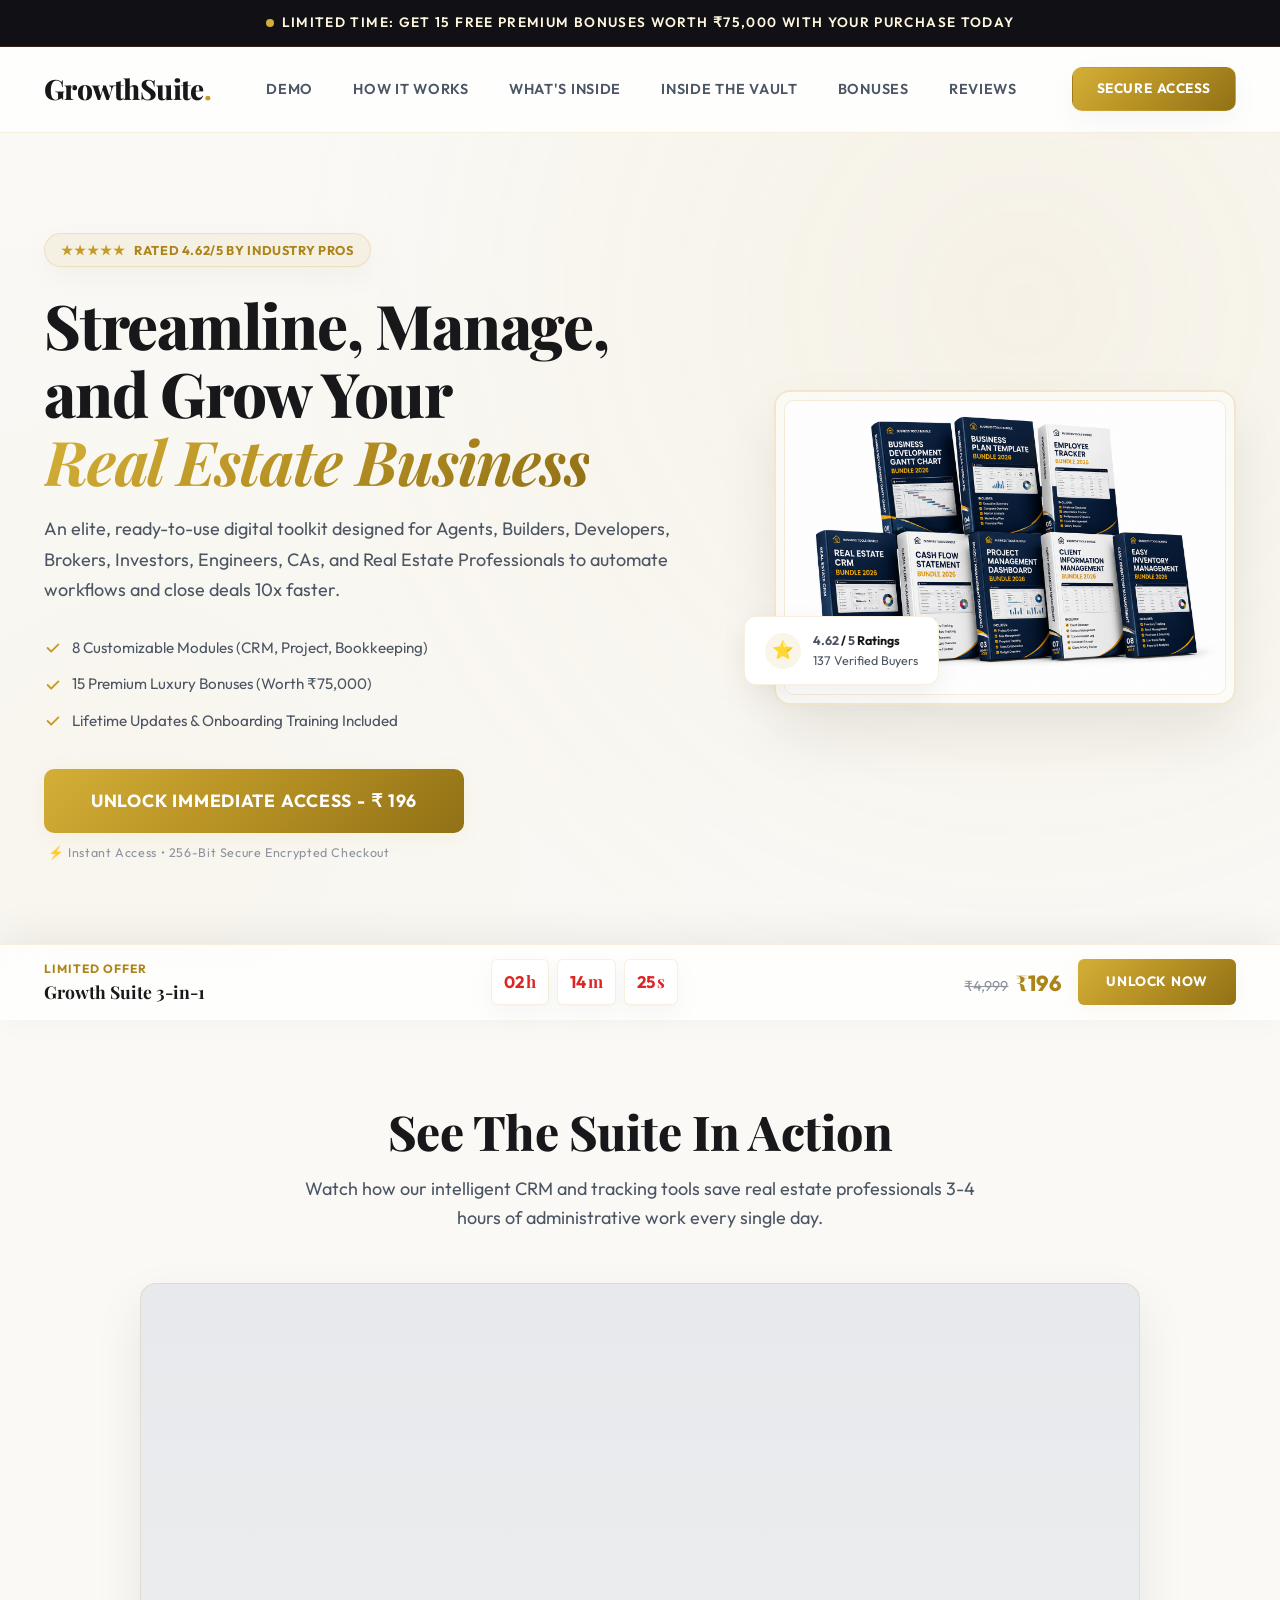
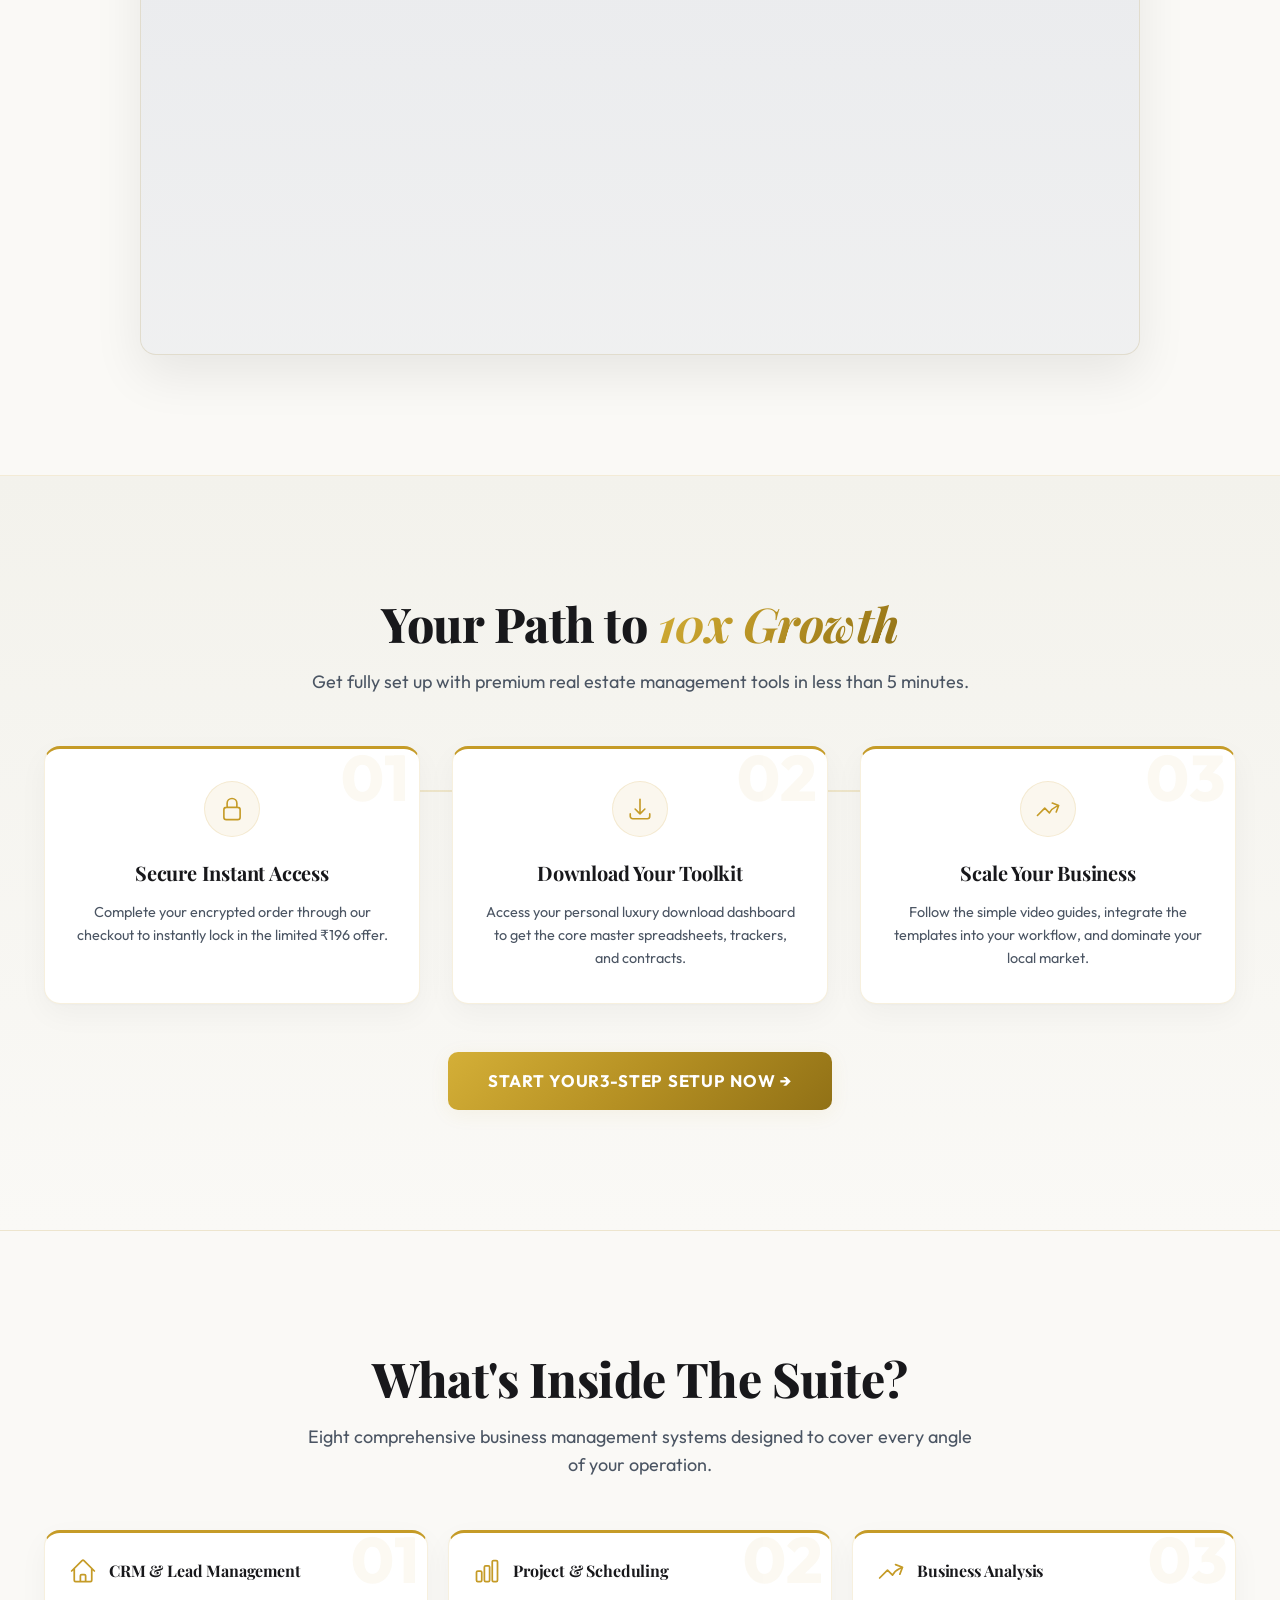
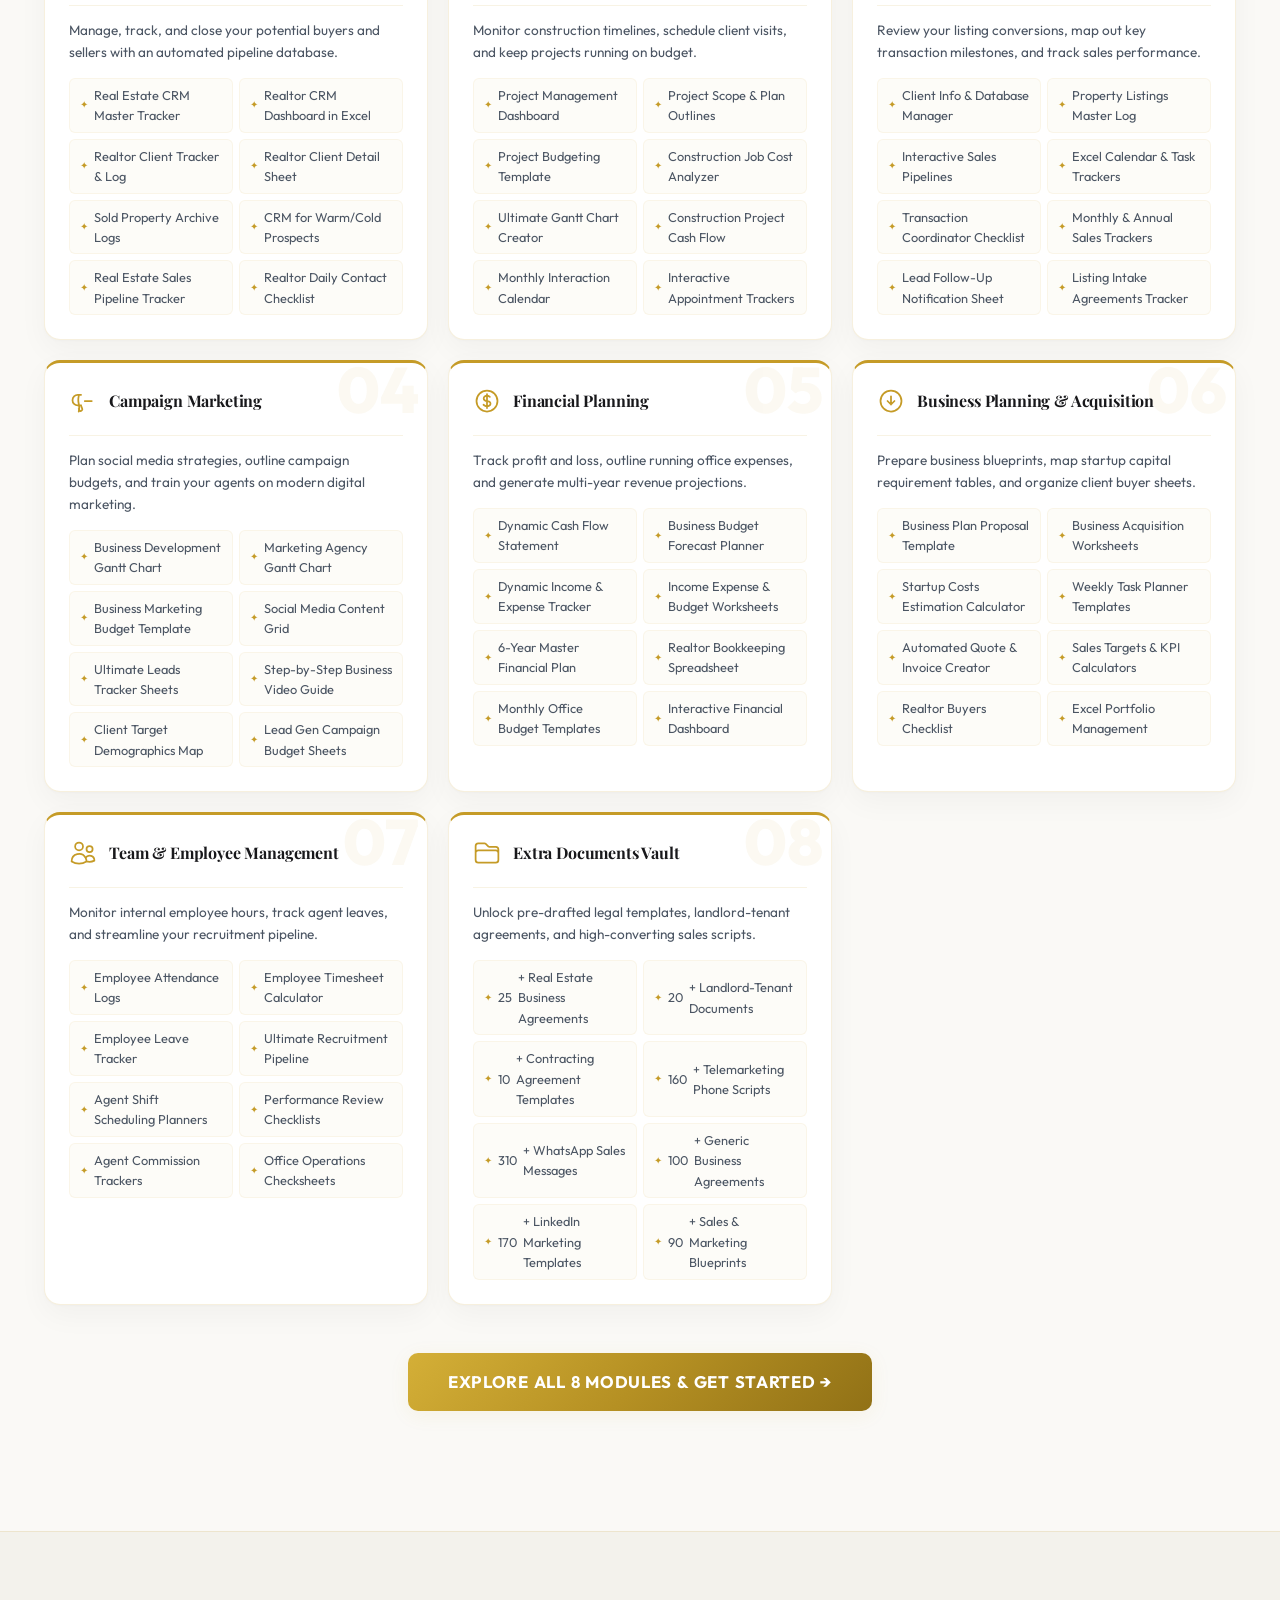
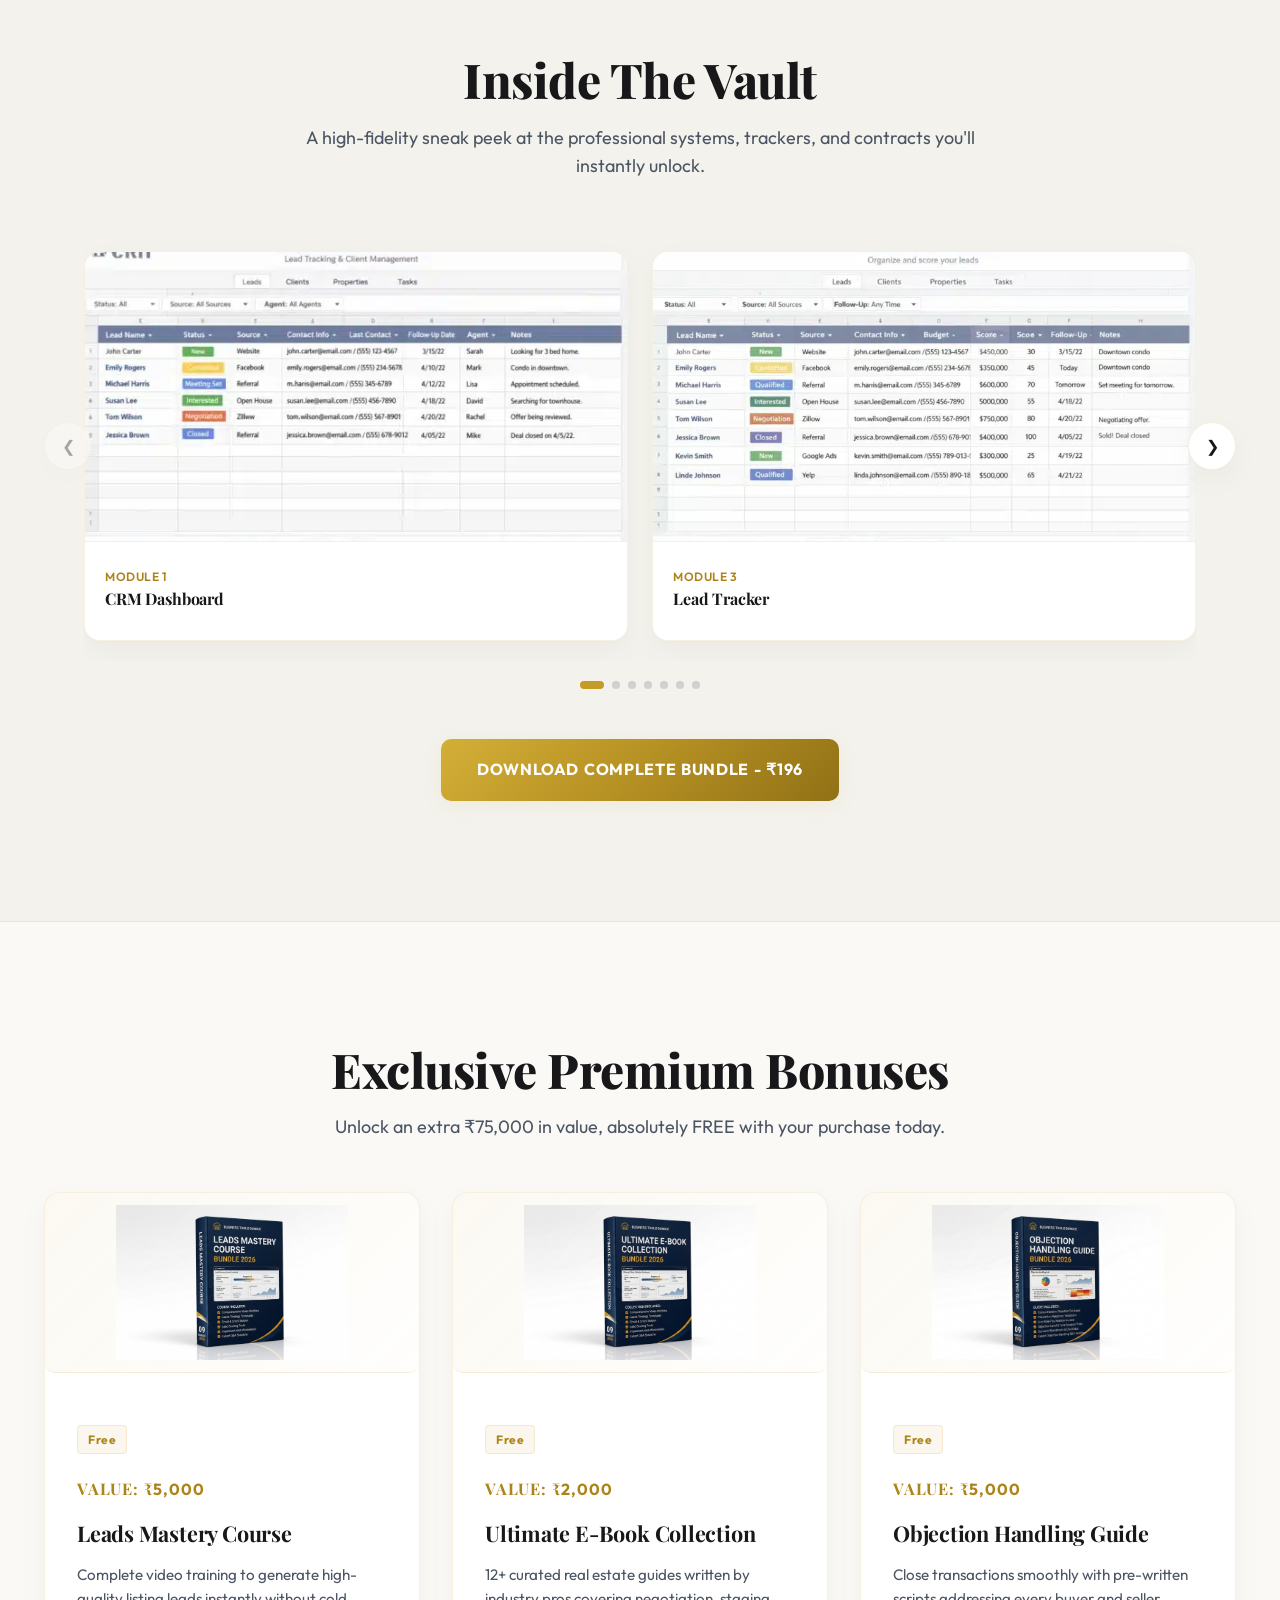
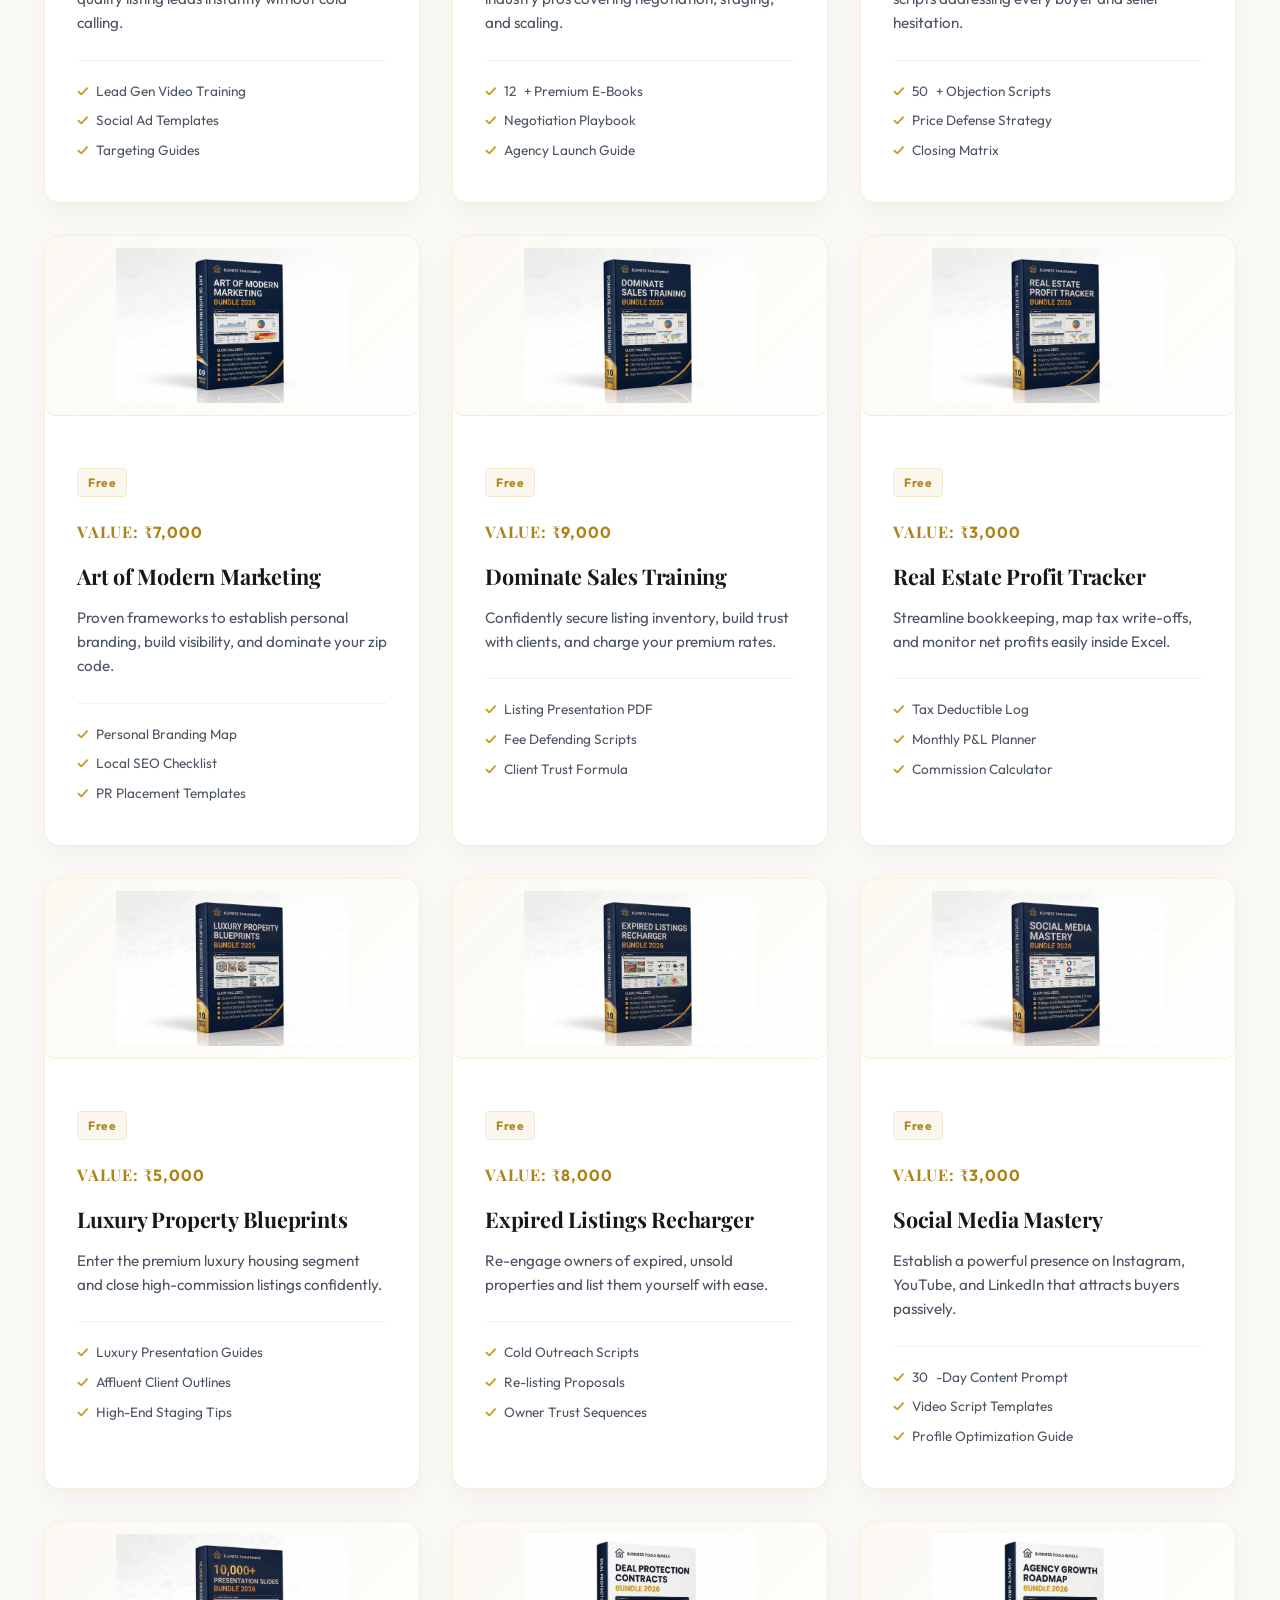
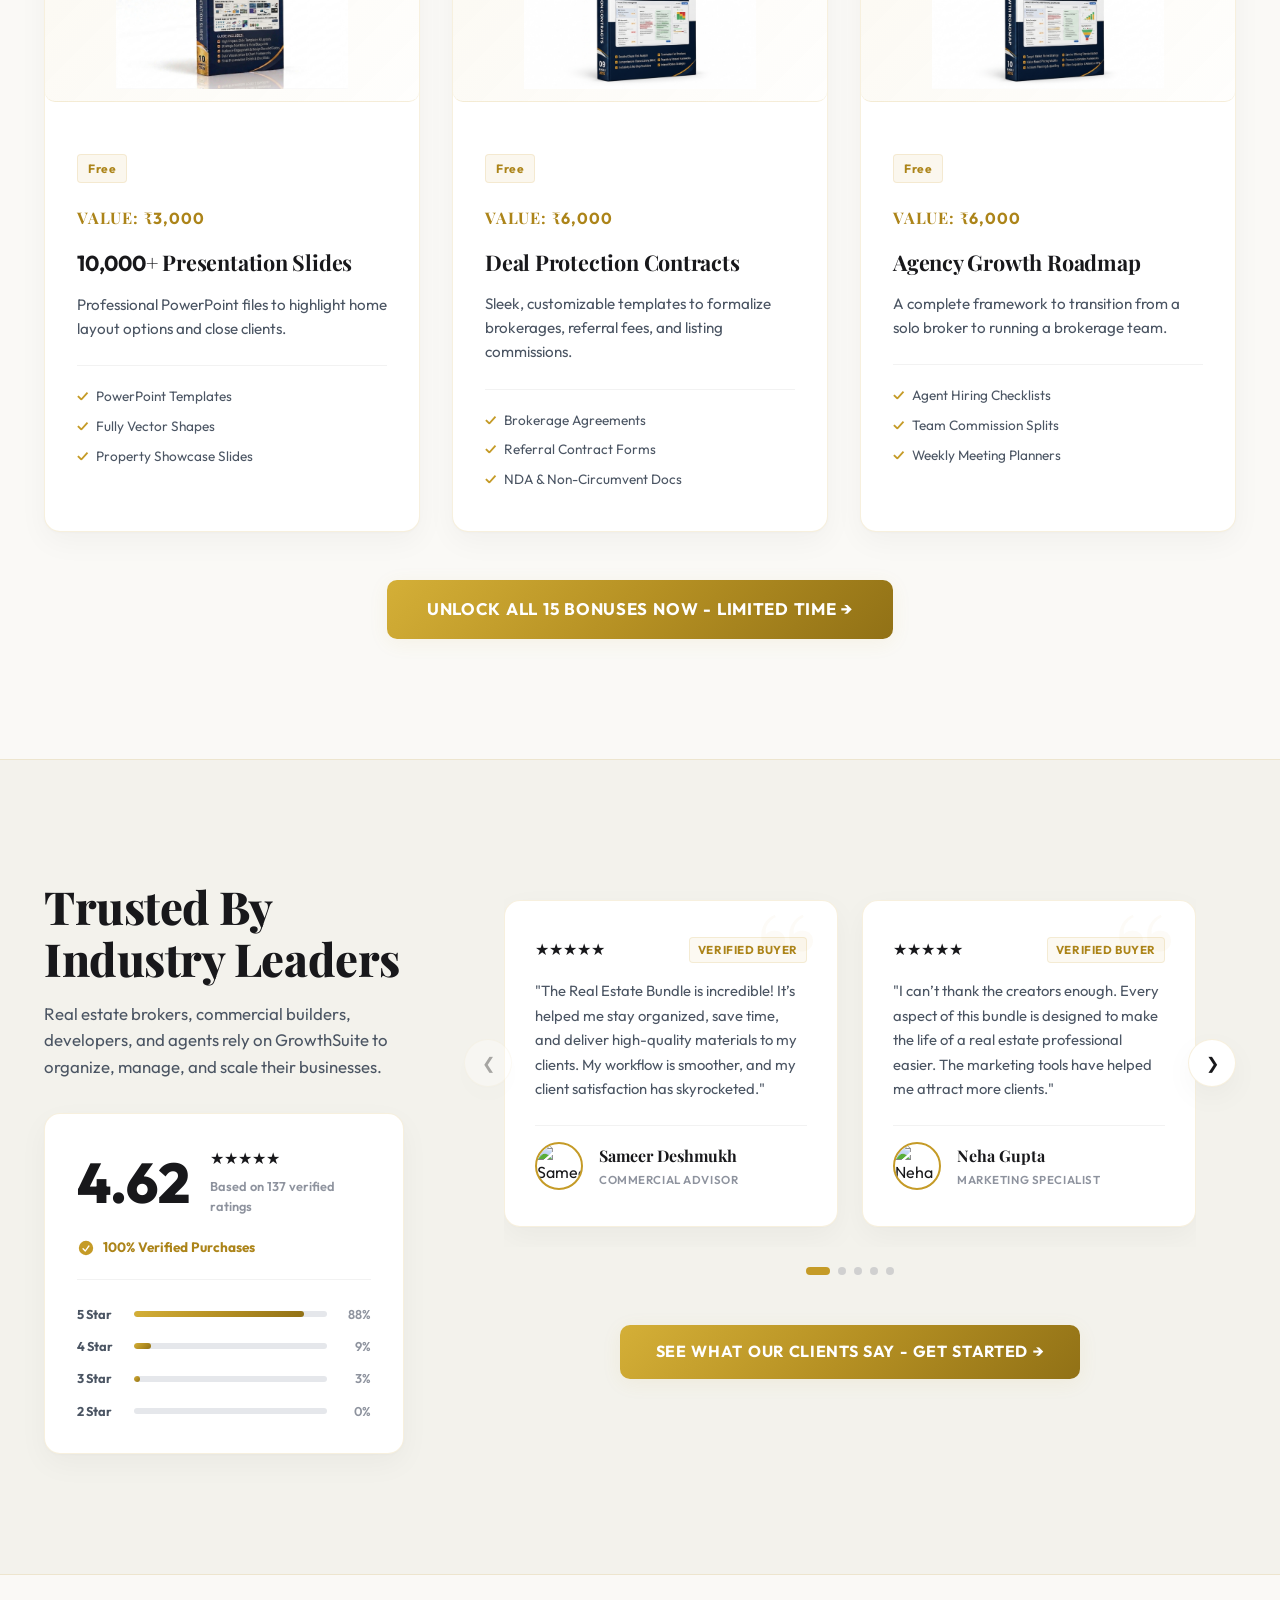
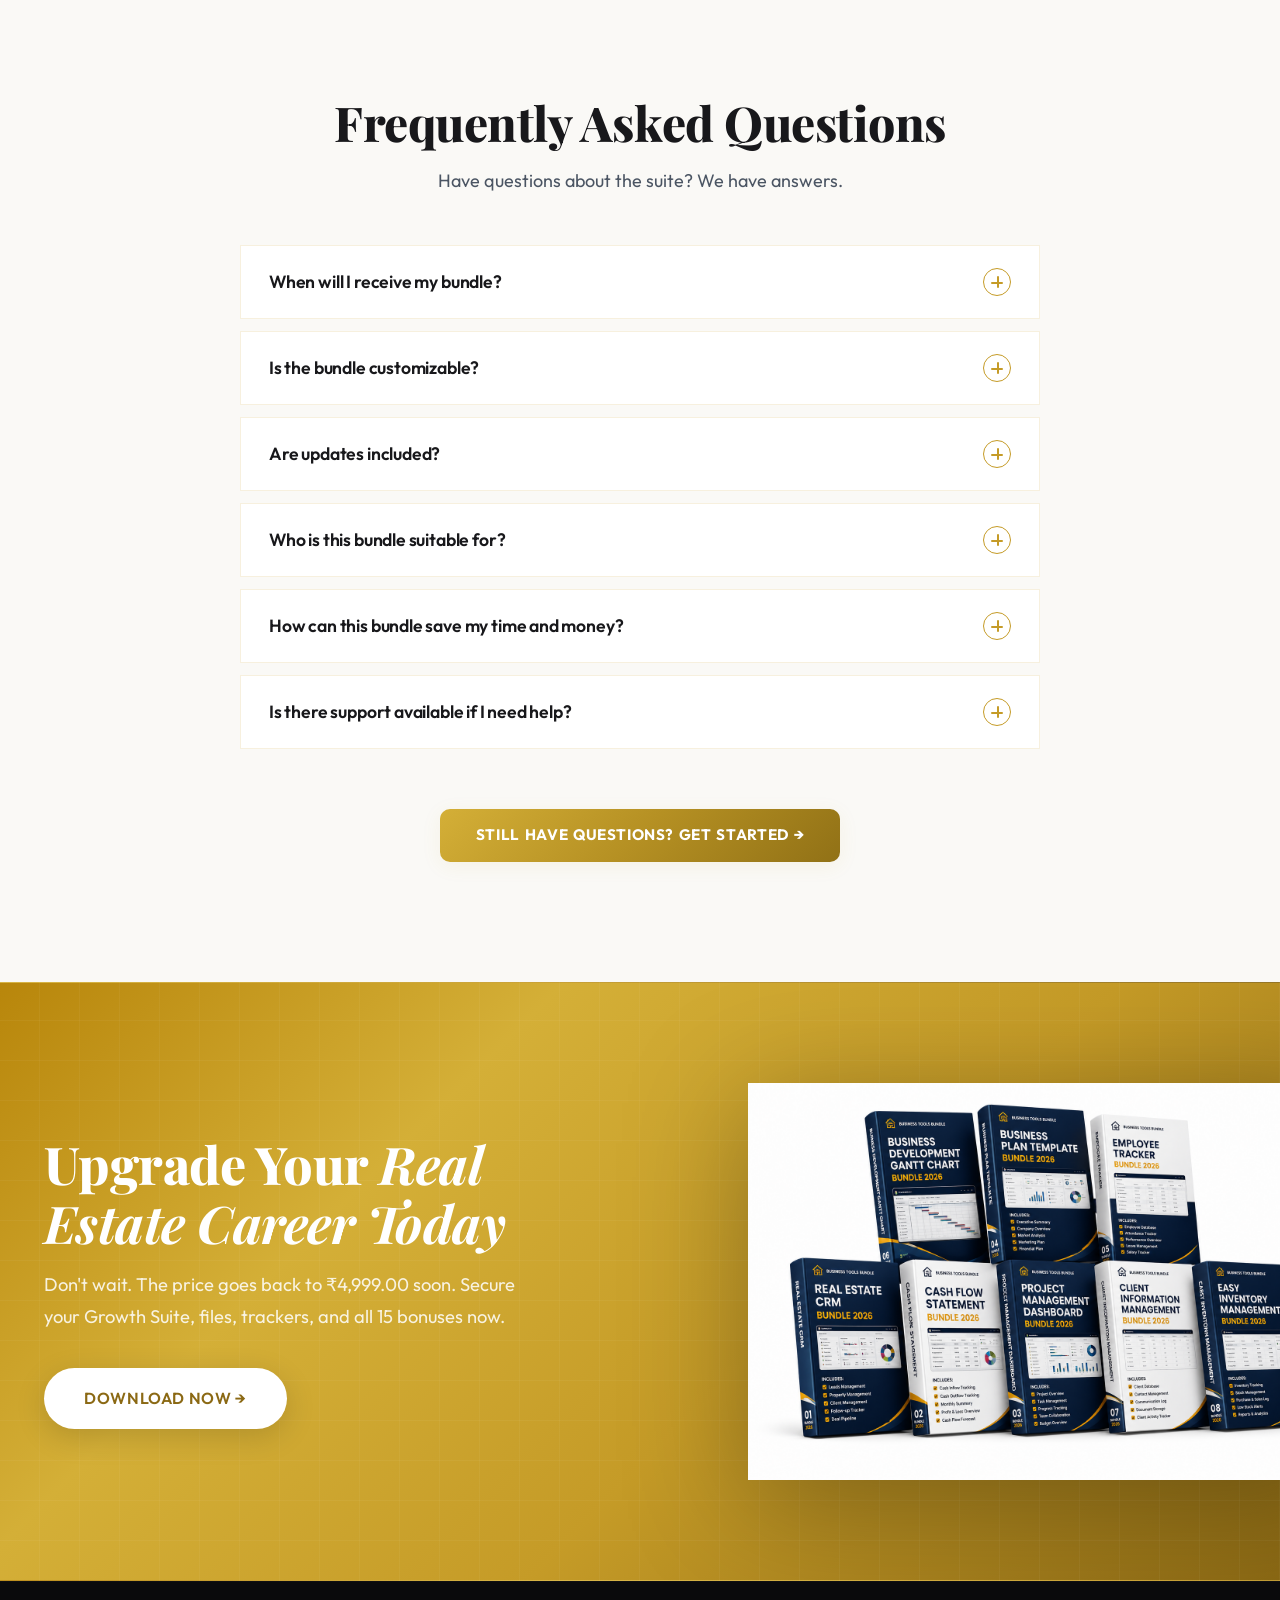
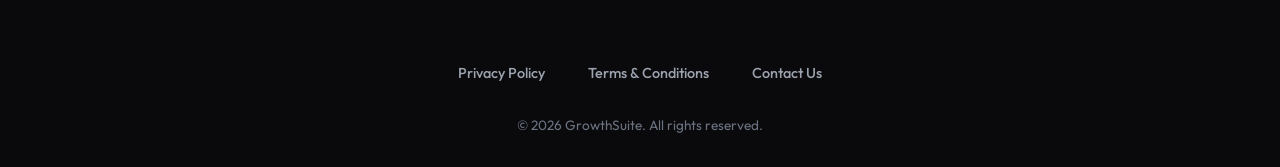
==== index.html @ bd215d54 "sections and images updateds" ====
<!DOCTYPE html>
<html lang="en">
<head>
    <meta charset="UTF-8">
    <meta name="viewport" content="width=device-width, initial-scale=1.0">
    <title>Ultimate Real Estate 3-in-1 Growth Suite | Luxury Edition</title>
    <meta name="description" content="Streamline, manage, and grow your real estate business with the ultimate business management bundle. Designed for agents, builders, developers, and brokers.">
    <link rel="stylesheet" href="style.css">
</head>
<body>

    <!-- Top Announcement Bar -->
    <div class="top-bar">
        <span class="top-bar-dot"></span>
        <span class="top-bar-text">
            <span class="marquee-inner">
                <span class="marquee-content">LIMITED TIME: GET <span class="num">15</span> FREE PREMIUM BONUSES WORTH ₹<span class="num">75,000</span> WITH YOUR PURCHASE TODAY</span>
                <span class="marquee-content" aria-hidden="true">LIMITED TIME: GET <span class="num">15</span> FREE PREMIUM BONUSES WORTH ₹<span class="num">75,000</span> WITH YOUR PURCHASE TODAY</span>
            </span>
        </span>
    </div>

    <!-- Navigation -->
    <nav class="navbar" id="navbar">
        <div class="container flex-between">
            <a href="#" class="logo">GrowthSuite<span style="color: var(--accent-gold);">.</span></a>
            <ul class="nav-links" id="nav-links">
                <li><a href="#demo" onclick="closeMobileMenu()">Demo</a></li>
                <li><a href="#how-it-works" onclick="closeMobileMenu()">How It Works</a></li>
                <li><a href="#modules" onclick="closeMobileMenu()">What's Inside</a></li>
                <li><a href="#gallery" onclick="closeMobileMenu()">Inside the Vault</a></li>
                <li><a href="#bonuses" onclick="closeMobileMenu()">Bonuses</a></li>
                <li><a href="#reviews" onclick="closeMobileMenu()">Reviews</a></li>
            </ul>
            <div class="nav-right">
                <a href="cart.html" class="btn btn-outline nav-cta-btn" style="padding: 10px 24px; font-size: 0.85rem;">Secure Access</a>
                <button class="hamburger" id="hamburger" onclick="toggleMobileMenu()" aria-label="Toggle menu">
                    <span></span><span></span><span></span>
                </button>
            </div>
        </div>
    </nav>

    <!-- Hero Section -->
    <section class="hero">
        <div class="container hero-content">
            <div class="hero-text">
                <!-- Trust Badge -->
                <div class="hero-badge">
                    <span class="star-rating">★★★★★</span>
                    <span class="badge-text">Rated <span class="num">4.62</span>/<span class="num">5</span> by Industry Pros</span>
                </div>
                
                <h1 class="hero-main-title">Streamline, Manage, and Grow Your <span class="text-gold heading-italic">Real Estate Business</span></h1>
                <p class="hero-desc">An elite, ready-to-use digital toolkit designed for Agents, Builders, Developers, Brokers, Investors, Engineers, CAs, and Real Estate Professionals to automate workflows and close deals 10x faster.</p>
                
                <!-- Quick Highlights -->
                <ul class="hero-highlights">
                    <li>
                        <svg viewBox="0 0 20 20" fill="currentColor">
                            <path fill-rule="evenodd" d="M16.707 5.293a1 1 0 010 1.414l-8 8a1 1 0 01-1.414 0l-4-4a1 1 0 011.414-1.414L8 12.586l7.293-7.293a1 1 0 011.414 0z" clip-rule="evenodd" />
                        </svg>
                        <span>8 Customizable Modules (CRM, Project, Bookkeeping)</span>
                    </li>
                    <li>
                        <svg viewBox="0 0 20 20" fill="currentColor">
                            <path fill-rule="evenodd" d="M16.707 5.293a1 1 0 010 1.414l-8 8a1 1 0 01-1.414 0l-4-4a1 1 0 011.414-1.414L8 12.586l7.293-7.293a1 1 0 011.414 0z" clip-rule="evenodd" />
                        </svg>
                        <span><span class="num">15</span> Premium Luxury Bonuses (Worth ₹<span class="num">75,000</span>)</span>
                    </li>
                    <li>
                        <svg viewBox="0 0 20 20" fill="currentColor">
                            <path fill-rule="evenodd" d="M16.707 5.293a1 1 0 010 1.414l-8 8a1 1 0 01-1.414 0l-4-4a1 1 0 011.414-1.414L8 12.586l7.293-7.293a1 1 0 011.414 0z" clip-rule="evenodd" />
                        </svg>
                        <span>Lifetime Updates & Onboarding Training Included</span>
                    </li>
                </ul>

                <div class="hero-cta-wrapper">
                    <a href="cart.html" class="btn btn-gold btn-hero-cta">Unlock Immediate Access - ₹ 196</a>
                    <div class="cta-note">⚡ Instant Access • 256-Bit Secure Encrypted Checkout</div>
                </div>
            </div>

            <div class="hero-image-wrapper">
                <div class="hero-image-frame">
                    <img src="assets/hero_page_books_image.png" alt="GrowthSuite Luxury Business Bundle Mockup">
                </div>
                <!-- Floating Trust Card -->
                <div class="floating-trust-card">
                    <div class="trust-avatar">⭐</div>
                    <div class="trust-info">
                        <strong><span class="num">4.62</span> / <span class="num">5</span> Ratings</strong>
                        <span><span class="num">137</span> Verified Buyers</span>
                    </div>
                </div>
            </div>
        </div>
    </section>

    <!-- Demo Video Section -->
    <section id="demo" class="demo-section reveal">
        <div class="container">
            <h2 class="section-title text-center">See The Suite In Action</h2>
            <p class="section-subtitle text-center">Watch how our intelligent CRM and tracking tools save real estate professionals 3-4 hours of administrative work every single day.</p>
            
            <div class="video-wrapper">
                <iframe src="https://player.vimeo.com/video/1165565460?color=C59B27&title=0&byline=0&portrait=0" 
                        allow="autoplay; fullscreen; picture-in-picture" allowfullscreen></iframe>
            </div>
        </div>
    </section>

    <!-- How It Works (Steps) -->
    <section id="how-it-works" class="steps-section reveal">
        <div class="container">
            <h2 class="section-title text-center">Your Path to <span class="text-gold heading-italic">10x Growth</span></h2>
            <p class="section-subtitle text-center">Get fully set up with premium real estate management tools in less than 5 minutes.</p>

            <div class="steps-track">
                <!-- Step 1 -->
                <div class="step-card">
                    <span class="step-card-num"><span class="num">01</span></span>
                    <div class="step-icon-box">
                        <svg viewBox="0 0 24 24" fill="none" stroke="currentColor" stroke-width="1.5">
                            <path stroke-linecap="round" stroke-linejoin="round" d="M16.5 10.5V6.75a4.5 4.5 0 1 0-9 0v3.75m-.75 11.25h10.5a2.25 2.25 0 0 0 2.25-2.25v-6.75a2.25 2.25 0 0 0-2.25-2.25H6.75a2.25 2.25 0 0 0-2.25 2.25v6.75a2.25 2.25 0 0 0 2.25 2.25Z" />
                        </svg>
                    </div>
                    <h3>Secure Instant Access</h3>
                    <p>Complete your encrypted order through our checkout to instantly lock in the limited ₹<span class="num">196</span> offer.</p>
                </div>

                <!-- Step 2 -->
                <div class="step-card">
                    <span class="step-card-num"><span class="num">02</span></span>
                    <div class="step-icon-box">
                        <svg viewBox="0 0 24 24" fill="none" stroke="currentColor" stroke-width="1.5">
                            <path stroke-linecap="round" stroke-linejoin="round" d="M3 16.5v2.25A2.25 2.25 0 0 0 5.25 21h13.5A2.25 2.25 0 0 0 21 18.75V16.5M16.5 12 12 16.5m0 0L7.5 12m4.5 4.5V3" />
                        </svg>
                    </div>
                    <h3>Download Your Toolkit</h3>
                    <p>Access your personal luxury download dashboard to get the core master spreadsheets, trackers, and contracts.</p>
                </div>

                <!-- Step 3 -->
                <div class="step-card">
                    <span class="step-card-num"><span class="num">03</span></span>
                    <div class="step-icon-box">
                        <svg viewBox="0 0 24 24" fill="none" stroke="currentColor" stroke-width="1.5">
                            <path stroke-linecap="round" stroke-linejoin="round" d="M2.25 18 9 11.25l4.306 4.306a11.95 11.95 0 0 1 5.814-5.518l2.74-1.22m0 0-5.94-2.281m5.94 2.28-2.28 5.941" />
                        </svg>
                    </div>
                    <h3>Scale Your Business</h3>
                    <p>Follow the simple video guides, integrate the templates into your workflow, and dominate your local market.</p>
                </div>
            </div>

            <div class="text-center" style="margin-top: 48px;">
                <a href="cart.html" class="btn btn-gold" style="padding: 16px 40px; font-size: 1.05rem;">Start Your <span class="num">3</span>-Step Setup Now →</a>
            </div>
        </div>
    </section>

    <!-- Core Modules Section -->
    <section id="modules" class="modules-section reveal">
        <div class="container">
            <h2 class="section-title text-center">What's Inside The Suite?</h2>
            <p class="section-subtitle text-center">Eight comprehensive business management systems designed to cover every angle of your operation.</p>

            <div class="modules-grid">
                <!-- Module 1 -->
                <div class="module-card">
                    <div class="module-card-header">
                        <span class="module-icon">
                            <svg viewBox="0 0 24 24" fill="none" stroke="currentColor" stroke-width="1.5">
                                <path stroke-linecap="round" stroke-linejoin="round" d="M2.25 12l8.954-8.955a1.126 1.126 0 011.591 0L21.75 12M4.5 9.75v10.125c0 .621.504 1.125 1.125 1.125H9.75v-4.875c0-.621.504-1.125 1.125-1.125h2.25c.621 0 1.125.504 1.125 1.125V21h4.125c.621 0 1.125-.504 1.125-1.125V9.75M8.25 21h8.25"/>
                            </svg>
                        </span>
                        <h3>CRM & Lead Management</h3>
                        <span class="module-expand">+</span>
                    </div>
                    <span class="module-num"><span class="num">01</span></span>
                    <div class="module-card-body">
                        <p class="module-desc">Manage, track, and close your potential buyers and sellers with an automated pipeline database.</p>
                        <ul class="module-features">
                            <li>Real Estate CRM Master Tracker</li>
                            <li>Realtor CRM Dashboard in Excel</li>
                            <li>Realtor Client Tracker & Log</li>
                            <li>Realtor Client Detail Sheet</li>
                            <li>Sold Property Archive Logs</li>
                            <li>CRM for Warm/Cold Prospects</li>
                            <li>Real Estate Sales Pipeline Tracker</li>
                            <li>Realtor Daily Contact Checklist</li>
                        </ul>
                    </div>
                </div>

                <!-- Module 2 -->
                <div class="module-card">
                    <div class="module-card-header">
                        <span class="module-icon">
                            <svg viewBox="0 0 24 24" fill="none" stroke="currentColor" stroke-width="1.5">
                                <path stroke-linecap="round" stroke-linejoin="round" d="M3 13.125C3 12.504 3.504 12 4.125 12h2.25c.621 0 1.125.504 1.125 1.125v6.75C7.5 20.496 6.996 21 6.375 21h-2.25A1.125 1.125 0 013 19.875v-6.75zM9.75 8.625c0-.621.504-1.125 1.125-1.125h2.25c.621 0 1.125.504 1.125 1.125v11.25c0 .621-.504 1.125-1.125 1.125h-2.25a1.125 1.125 0 01-1.125-1.125V8.625zM16.5 4.125c0-.621.504-1.125 1.125-1.125h2.25C20.496 3 21 3.504 21 4.125v15.75c0 .621-.504 1.125-1.125 1.125h-2.25a1.125 1.125 0 01-1.125-1.125V4.125z"/>
                            </svg>
                        </span>
                        <h3>Project & Scheduling</h3>
                        <span class="module-expand">+</span>
                    </div>
                    <span class="module-num"><span class="num">02</span></span>
                    <div class="module-card-body">
                        <p class="module-desc">Monitor construction timelines, schedule client visits, and keep projects running on budget.</p>
                        <ul class="module-features">
                            <li>Project Management Dashboard</li>
                            <li>Project Scope & Plan Outlines</li>
                            <li>Project Budgeting Template</li>
                            <li>Construction Job Cost Analyzer</li>
                            <li>Ultimate Gantt Chart Creator</li>
                            <li>Construction Project Cash Flow</li>
                            <li>Monthly Interaction Calendar</li>
                            <li>Interactive Appointment Trackers</li>
                        </ul>
                    </div>
                </div>

                <!-- Module 3 -->
                <div class="module-card">
                    <div class="module-card-header">
                        <span class="module-icon">
                            <svg viewBox="0 0 24 24" fill="none" stroke="currentColor" stroke-width="1.5">
                                <path stroke-linecap="round" stroke-linejoin="round" d="M2.25 18L9 11.25l4.306 4.307a11.95 11.95 0 015.814-5.519l2.74-1.22m0 0l-5.94-2.28m5.94 2.28l-2.28 5.941"/>
                            </svg>
                        </span>
                        <h3>Business Analysis</h3>
                        <span class="module-expand">+</span>
                    </div>
                    <span class="module-num"><span class="num">03</span></span>
                    <div class="module-card-body">
                        <p class="module-desc">Review your listing conversions, map out key transaction milestones, and track sales performance.</p>
                        <ul class="module-features">
                            <li>Client Info & Database Manager</li>
                            <li>Property Listings Master Log</li>
                            <li>Interactive Sales Pipelines</li>
                            <li>Excel Calendar & Task Trackers</li>
                            <li>Transaction Coordinator Checklist</li>
                            <li>Monthly & Annual Sales Trackers</li>
                            <li>Lead Follow-Up Notification Sheet</li>
                            <li>Listing Intake Agreements Tracker</li>
                        </ul>
                    </div>
                </div>

                <!-- Module 4 -->
                <div class="module-card">
                    <div class="module-card-header">
                        <span class="module-icon">
                            <svg viewBox="0 0 24 24" fill="none" stroke="currentColor" stroke-width="1.5">
                                <path stroke-linecap="round" stroke-linejoin="round" d="M10.34 15.84c-.688-.06-1.386-.09-2.09-.09H7.5a4.5 4.5 0 110-9h.75c.704 0 1.402-.03 2.09-.09m0 9.18c.253.962.584 1.892.985 2.783.247.55.06 1.21-.463 1.511l-.657.38a.851.851 0 01-1.17-.405 16.86 16.86 0 01-.69-1.435m0-4.249c-.256-1.066-.4-2.173-.4-3.309 0-1.136.144-2.243.4-3.309m0 6.618c.256 1.066.4 2.173.4 3.309 0 1.136-.144 2.243-.4 3.309M19.5 12h-6"/>
                            </svg>
                        </span>
                        <h3>Campaign Marketing</h3>
                        <span class="module-expand">+</span>
                    </div>
                    <span class="module-num"><span class="num">04</span></span>
                    <div class="module-card-body">
                        <p class="module-desc">Plan social media strategies, outline campaign budgets, and train your agents on modern digital marketing.</p>
                        <ul class="module-features">
                            <li>Business Development Gantt Chart</li>
                            <li>Marketing Agency Gantt Chart</li>
                            <li>Business Marketing Budget Template</li>
                            <li>Social Media Content Grid</li>
                            <li>Ultimate Leads Tracker Sheets</li>
                            <li>Step-by-Step Business Video Guide</li>
                            <li>Client Target Demographics Map</li>
                            <li>Lead Gen Campaign Budget Sheets</li>
                        </ul>
                    </div>
                </div>

                <!-- Module 5 -->
                <div class="module-card">
                    <div class="module-card-header">
                        <span class="module-icon">
                            <svg viewBox="0 0 24 24" fill="none" stroke="currentColor" stroke-width="1.5">
                                <path stroke-linecap="round" stroke-linejoin="round" d="M12 6v12m-3-2.818l.879.659c1.171.879 3.07.879 4.242 0 1.172-.879 1.172-2.303 0-3.182C13.536 12.219 12.768 12 12 12c-.725 0-1.45-.22-2.003-.659-1.106-.879-1.106-2.303 0-3.182s2.9-.879 4.006 0l.415.33M21 12a9 9 0 11-18 0 9 9 0 0118 0z"/>
                            </svg>
                        </span>
                        <h3>Financial Planning</h3>
                        <span class="module-expand">+</span>
                    </div>
                    <span class="module-num"><span class="num">05</span></span>
                    <div class="module-card-body">
                        <p class="module-desc">Track profit and loss, outline running office expenses, and generate multi-year revenue projections.</p>
                        <ul class="module-features">
                            <li>Dynamic Cash Flow Statement</li>
                            <li>Business Budget Forecast Planner</li>
                            <li>Dynamic Income & Expense Tracker</li>
                            <li>Income Expense & Budget Worksheets</li>
                            <li>6-Year Master Financial Plan</li>
                            <li>Realtor Bookkeeping Spreadsheet</li>
                            <li>Monthly Office Budget Templates</li>
                            <li>Interactive Financial Dashboard</li>
                        </ul>
                    </div>
                </div>

                <!-- Module 6 -->
                <div class="module-card">
                    <div class="module-card-header">
                        <span class="module-icon">
                            <svg viewBox="0 0 24 24" fill="none" stroke="currentColor" stroke-width="1.5">
                                <path stroke-linecap="round" stroke-linejoin="round" d="M9 12l3 3m0 0l3-3m-3 3V8m0 13a9 9 0 110-18 9 9 0 010 18z"/>
                            </svg>
                        </span>
                        <h3>Business Planning & Acquisition</h3>
                        <span class="module-expand">+</span>
                    </div>
                    <span class="module-num"><span class="num">06</span></span>
                    <div class="module-card-body">
                        <p class="module-desc">Prepare business blueprints, map startup capital requirement tables, and organize client buyer sheets.</p>
                        <ul class="module-features">
                            <li>Business Plan Proposal Template</li>
                            <li>Business Acquisition Worksheets</li>
                            <li>Startup Costs Estimation Calculator</li>
                            <li>Weekly Task Planner Templates</li>
                            <li>Automated Quote & Invoice Creator</li>
                            <li>Sales Targets & KPI Calculators</li>
                            <li>Realtor Buyers Checklist</li>
                            <li>Excel Portfolio Management</li>
                        </ul>
                    </div>
                </div>

                <!-- Module 7 -->
                <div class="module-card">
                    <div class="module-card-header">
                        <span class="module-icon">
                            <svg viewBox="0 0 24 24" fill="none" stroke="currentColor" stroke-width="1.5">
                                <path stroke-linecap="round" stroke-linejoin="round" d="M15 19.128a9.38 9.38 0 002.625.372 9.337 9.337 0 004.121-.952 4.125 4.125 0 00-7.533-2.493M15 19.128v-.003c0-1.113-.285-2.16-.786-3.07M15 19.128v.106A12.318 12.318 0 018.624 21c-2.331 0-4.512-.645-6.374-1.766l-.001-.109a6.375 6.375 0 0111.964-3.07M12 6.375a3.375 3.375 0 11-6.75 0 3.375 3.375 0 016.75 0zm8.25 2.25a2.625 2.625 0 11-5.25 0 2.625 2.625 0 015.25 0z"/>
                            </svg>
                        </span>
                        <h3>Team & Employee Management</h3>
                        <span class="module-expand">+</span>
                    </div>
                    <span class="module-num"><span class="num">07</span></span>
                    <div class="module-card-body">
                        <p class="module-desc">Monitor internal employee hours, track agent leaves, and streamline your recruitment pipeline.</p>
                        <ul class="module-features">
                            <li>Employee Attendance Logs</li>
                            <li>Employee Timesheet Calculator</li>
                            <li>Employee Leave Tracker</li>
                            <li>Ultimate Recruitment Pipeline</li>
                            <li>Agent Shift Scheduling Planners</li>
                            <li>Performance Review Checklists</li>
                            <li>Agent Commission Trackers</li>
                            <li>Office Operations Checksheets</li>
                        </ul>
                    </div>
                </div>

                <!-- Module 8 -->
                <div class="module-card">
                    <div class="module-card-header">
                        <span class="module-icon">
                            <svg viewBox="0 0 24 24" fill="none" stroke="currentColor" stroke-width="1.5">
                                <path stroke-linecap="round" stroke-linejoin="round" d="M2.25 12.75V12A2.25 2.25 0 014.5 9.75h15A2.25 2.25 0 0121.75 12v.75m-8.69-6.44l-2.12-2.12a1.5 1.5 0 00-1.061-.44H4.5A2.25 2.25 0 002.25 6v12a2.25 2.25 0 002.25 2.25h15A2.25 2.25 0 0021.75 18V9a2.25 2.25 0 00-2.25-2.25h-5.379a1.5 1.5 0 01-1.06-.44z"/>
                            </svg>
                        </span>
                        <h3>Extra Documents Vault</h3>
                        <span class="module-expand">+</span>
                    </div>
                    <span class="module-num"><span class="num">08</span></span>
                    <div class="module-card-body">
                        <p class="module-desc">Unlock pre-drafted legal templates, landlord-tenant agreements, and high-converting sales scripts.</p>
                        <ul class="module-features">
                            <li><span class="num">25</span>+ Real Estate Business Agreements</li>
                            <li><span class="num">20</span>+ Landlord-Tenant Documents</li>
                            <li><span class="num">10</span>+ Contracting Agreement Templates</li>
                            <li><span class="num">160</span>+ Telemarketing Phone Scripts</li>
                            <li><span class="num">310</span>+ WhatsApp Sales Messages</li>
                            <li><span class="num">100</span>+ Generic Business Agreements</li>
                            <li><span class="num">170</span>+ LinkedIn Marketing Templates</li>
                            <li><span class="num">90</span>+ Sales & Marketing Blueprints</li>
                        </ul>
                    </div>
                </div>
            </div>
            
            <div class="text-center" style="margin-top: 48px;">
                <a href="cart.html" class="btn btn-gold" style="padding: 16px 40px; font-size: 1.05rem;">Explore All 8 Modules & Get Started →</a>
            </div>
        </div>
    </section>

    <!-- Inside the Vault / Gallery Section -->
    <section id="gallery" class="gallery-section reveal">
        <div class="container">
            <h2 class="section-title text-center">Inside The Vault</h2>
            <p class="section-subtitle text-center">A high-fidelity sneak peek at the professional systems, trackers, and contracts you'll instantly unlock.</p>
            
            <!-- Interactive Gallery Slider -->
            <div class="gallery-slider-wrapper">
                <button class="slider-arrow prev" onclick="moveSlider(-1)">&#10094;</button>
                <div class="gallery-slider-track-container">
                    <div class="gallery-slider-track" id="gallery-slider-track">
                        <div class="gallery-slider-item" onclick="window.location.href='cart.html'">
                            <img src="CRM-dashboard.webp" alt="CRM Dashboard Mockup">
                            <div class="gallery-overlay">
                                <p>Module 1</p>
                                <h4>CRM Dashboard</h4>
                            </div>
                        </div>
                        <div class="gallery-slider-item" onclick="window.location.href='cart.html'">
                            <img src="Lead-Tracker-Spreadsheet.webp" alt="Lead Tracker Spreadsheet">
                            <div class="gallery-overlay">
                                <p>Module 3</p>
                                <h4>Lead Tracker</h4>
                            </div>
                        </div>
                        <div class="gallery-slider-item" onclick="window.location.href='cart.html'">
                            <img src="Sales-Pipeline-Tracker.webp" alt="Sales Pipeline Tracker">
                            <div class="gallery-overlay">
                                <p>Module 3</p>
                                <h4>Sales Pipeline</h4>
                            </div>
                        </div>
                        <div class="gallery-slider-item" onclick="window.location.href='cart.html'">
                            <img src="Project-Budget-Plan.webp" alt="Project Budget Plan">
                            <div class="gallery-overlay">
                                <p>Module 2</p>
                                <h4>Project Budget</h4>
                            </div>
                        </div>
                        <div class="gallery-slider-item" onclick="window.location.href='cart.html'">
                            <img src="Cash-Flow-Statement.webp" alt="Cash Flow Statement">
                            <div class="gallery-overlay">
                                <p>Module 5</p>
                                <h4>Cash Flow Statement</h4>
                            </div>
                        </div>
                        <div class="gallery-slider-item" onclick="window.location.href='cart.html'">
                            <img src="ROI-Analysis.webp" alt="ROI Analysis Tracker">
                            <div class="gallery-overlay">
                                <p>Module 3</p>
                                <h4>ROI Analysis</h4>
                            </div>
                        </div>
                        <div class="gallery-slider-item" onclick="window.location.href='cart.html'">
                            <img src="Commission-Calculator.webp" alt="Commission Calculator">
                            <div class="gallery-overlay">
                                <p>Module 5</p>
                                <h4>Commission Calculator</h4>
                            </div>
                        </div>
                        <div class="gallery-slider-item" onclick="window.location.href='cart.html'">
                            <img src="Income-and-Expense-Tracker.webp" alt="Income and Expense Tracker">
                            <div class="gallery-overlay">
                                <p>Module 5</p>
                                <h4>Income Tracker</h4>
                            </div>
                        </div>
                    </div>
                </div>
                <button class="slider-arrow next" onclick="moveSlider(1)">&#10095;</button>
            </div>
            
            <!-- Pagination Dots -->
            <div class="slider-dots" id="slider-dots"></div>
            
            <div class="text-center">
                <a href="cart.html" class="btn btn-gold" style="padding: 18px 36px;">Download Complete Bundle - ₹<span class="num">196</span></a>
            </div>
        </div>
    </section>

    <!-- Bonuses Section -->
    <section id="bonuses" class="bonuses-section reveal">
        <div class="container">
            <h2 class="section-title text-center">Exclusive Premium Bonuses</h2>
            <p class="section-subtitle text-center">Unlock an extra ₹<span class="num">75,000</span> in value, absolutely FREE with your purchase today.</p>

            <div class="bonus-grid">
                <!-- Bonus 1 -->
                <div class="bonus-card">
                    <div class="bonus-image-wrapper">
                        <img src="assets/books/Leads Mastery Course.png" alt="Leads Mastery Course" loading="lazy">
                    </div>
                    <div>
                        <span class="bonus-badge">Free</span>
                        <div class="bonus-card-value">Value: ₹<span class="num">5,000</span></div>
                        <h4>Leads Mastery Course</h4>
                        <p>Complete video training to generate high-quality listing leads instantly without cold calling.</p>
                        <ul class="bonus-features">
                            <li>Lead Gen Video Training</li>
                            <li>Social Ad Templates</li>
                            <li>Targeting Guides</li>
                        </ul>
                    </div>
                </div>
                <!-- Bonus 2 -->
                <div class="bonus-card">
                    <div class="bonus-image-wrapper">
                        <img src="assets/books/Gemini_Generated_Image_hxmr15hxmr15hxmr.png" alt="Ultimate E-Book Collection" loading="lazy">
                    </div>
                    <div>
                        <span class="bonus-badge">Free</span>
                        <div class="bonus-card-value">Value: ₹<span class="num">2,000</span></div>
                        <h4>Ultimate E-Book Collection</h4>
                        <p><span class="num">12</span>+ curated real estate guides written by industry pros covering negotiation, staging, and scaling.</p>
                        <ul class="bonus-features">
                            <li><span class="num">12</span>+ Premium E-Books</li>
                            <li>Negotiation Playbook</li>
                            <li>Agency Launch Guide</li>
                        </ul>
                    </div>
                </div>
                <!-- Bonus 3 -->
                <div class="bonus-card">
                    <div class="bonus-image-wrapper">
                        <img src="assets/books/Objection Handling Guide.png" alt="Objection Handling Guide" loading="lazy">
                    </div>
                    <div>
                        <span class="bonus-badge">Free</span>
                        <div class="bonus-card-value">Value: ₹<span class="num">5,000</span></div>
                        <h4>Objection Handling Guide</h4>
                        <p>Close transactions smoothly with pre-written scripts addressing every buyer and seller hesitation.</p>
                        <ul class="bonus-features">
                            <li><span class="num">50</span>+ Objection Scripts</li>
                            <li>Price Defense Strategy</li>
                            <li>Closing Matrix</li>
                        </ul>
                    </div>
                </div>
                <!-- Bonus 4 -->
                <div class="bonus-card">
                    <div class="bonus-image-wrapper">
                        <img src="assets/books/Art of Modern Marketing.png" alt="Art of Modern Marketing" loading="lazy">
                    </div>
                    <div>
                        <span class="bonus-badge">Free</span>
                        <div class="bonus-card-value">Value: ₹<span class="num">7,000</span></div>
                        <h4>Art of Modern Marketing</h4>
                        <p>Proven frameworks to establish personal branding, build visibility, and dominate your zip code.</p>
                        <ul class="bonus-features">
                            <li>Personal Branding Map</li>
                            <li>Local SEO Checklist</li>
                            <li>PR Placement Templates</li>
                        </ul>
                    </div>
                </div>
                <!-- Bonus 5 -->
                <div class="bonus-card">
                    <div class="bonus-image-wrapper">
                        <img src="assets/books/Dominate Sales Training.png" alt="Dominate Sales Training" loading="lazy">
                    </div>
                    <div>
                        <span class="bonus-badge">Free</span>
                        <div class="bonus-card-value">Value: ₹<span class="num">9,000</span></div>
                        <h4>Dominate Sales Training</h4>
                        <p>Confidently secure listing inventory, build trust with clients, and charge your premium rates.</p>
                        <ul class="bonus-features">
                            <li>Listing Presentation PDF</li>
                            <li>Fee Defending Scripts</li>
                            <li>Client Trust Formula</li>
                        </ul>
                    </div>
                </div>
                <!-- Bonus 6 -->
                <div class="bonus-card">
                    <div class="bonus-image-wrapper">
                        <img src="assets/books/Real Estate Profit Tracker.png" alt="Real Estate Profit Tracker" loading="lazy">
                    </div>
                    <div>
                        <span class="bonus-badge">Free</span>
                        <div class="bonus-card-value">Value: ₹<span class="num">3,000</span></div>
                        <h4>Real Estate Profit Tracker</h4>
                        <p>Streamline bookkeeping, map tax write-offs, and monitor net profits easily inside Excel.</p>
                        <ul class="bonus-features">
                            <li>Tax Deductible Log</li>
                            <li>Monthly P&L Planner</li>
                            <li>Commission Calculator</li>
                        </ul>
                    </div>
                </div>
                <!-- Bonus 7 -->
                <div class="bonus-card">
                    <div class="bonus-image-wrapper">
                        <img src="assets/books/Luxury Property Blueprints.png" alt="Luxury Property Blueprints" loading="lazy">
                    </div>
                    <div>
                        <span class="bonus-badge">Free</span>
                        <div class="bonus-card-value">Value: ₹<span class="num">5,000</span></div>
                        <h4>Luxury Property Blueprints</h4>
                        <p>Enter the premium luxury housing segment and close high-commission listings confidently.</p>
                        <ul class="bonus-features">
                            <li>Luxury Presentation Guides</li>
                            <li>Affluent Client Outlines</li>
                            <li>High-End Staging Tips</li>
                        </ul>
                    </div>
                </div>
                <!-- Bonus 8 -->
                <div class="bonus-card">
                    <div class="bonus-image-wrapper">
                        <img src="assets/books/Expired Listings Recharger.png" alt="Expired Listings Recharger" loading="lazy">
                    </div>
                    <div>
                        <span class="bonus-badge">Free</span>
                        <div class="bonus-card-value">Value: ₹<span class="num">8,000</span></div>
                        <h4>Expired Listings Recharger</h4>
                        <p>Re-engage owners of expired, unsold properties and list them yourself with ease.</p>
                        <ul class="bonus-features">
                            <li>Cold Outreach Scripts</li>
                            <li>Re-listing Proposals</li>
                            <li>Owner Trust Sequences</li>
                        </ul>
                    </div>
                </div>
                <!-- Bonus 9 -->
                <div class="bonus-card">
                    <div class="bonus-image-wrapper">
                        <img src="assets/books/Social Media Mastery.png" alt="Social Media Mastery" loading="lazy">
                    </div>
                    <div>
                        <span class="bonus-badge">Free</span>
                        <div class="bonus-card-value">Value: ₹<span class="num">3,000</span></div>
                        <h4>Social Media Mastery</h4>
                        <p>Establish a powerful presence on Instagram, YouTube, and LinkedIn that attracts buyers passively.</p>
                        <ul class="bonus-features">
                            <li><span class="num">30</span>-Day Content Prompt</li>
                            <li>Video Script Templates</li>
                            <li>Profile Optimization Guide</li>
                        </ul>
                    </div>
                </div>
                <!-- Bonus 10 -->
                <div class="bonus-card">
                    <div class="bonus-image-wrapper">
                        <img src="assets/books/10,000+ Presentation Slides.png" alt="10,000+ Presentation Slides" loading="lazy">
                    </div>
                    <div>
                        <span class="bonus-badge">Free</span>
                        <div class="bonus-card-value">Value: ₹<span class="num">3,000</span></div>
                        <h4><span class="num">10,000</span>+ Presentation Slides</h4>
                        <p>Professional PowerPoint files to highlight home layout options and close clients.</p>
                        <ul class="bonus-features">
                            <li>PowerPoint Templates</li>
                            <li>Fully Vector Shapes</li>
                            <li>Property Showcase Slides</li>
                        </ul>
                    </div>
                </div>
                <!-- Bonus 11 -->
                <div class="bonus-card">
                    <div class="bonus-image-wrapper">
                        <img src="assets/books/Deal Protection Contracts.png" alt="Deal Protection Contracts" loading="lazy">
                    </div>
                    <div>
                        <span class="bonus-badge">Free</span>
                        <div class="bonus-card-value">Value: ₹<span class="num">6,000</span></div>
                        <h4>Deal Protection Contracts</h4>
                        <p>Sleek, customizable templates to formalize brokerages, referral fees, and listing commissions.</p>
                        <ul class="bonus-features">
                            <li>Brokerage Agreements</li>
                            <li>Referral Contract Forms</li>
                            <li>NDA & Non-Circumvent Docs</li>
                        </ul>
                    </div>
                </div>
                <!-- Bonus 12 -->
                <div class="bonus-card">
                    <div class="bonus-image-wrapper">
                        <img src="assets/books/Agency Growth Roadmap.png" alt="Agency Growth Roadmap" loading="lazy">
                    </div>
                    <div>
                        <span class="bonus-badge">Free</span>
                        <div class="bonus-card-value">Value: ₹<span class="num">6,000</span></div>
                        <h4>Agency Growth Roadmap</h4>
                        <p>A complete framework to transition from a solo broker to running a brokerage team.</p>
                        <ul class="bonus-features">
                            <li>Agent Hiring Checklists</li>
                            <li>Team Commission Splits</li>
                            <li>Weekly Meeting Planners</li>
                        </ul>
                    </div>
                </div>
            </div>
            
            <div class="text-center" style="margin-top: 48px;">
                <a href="cart.html" class="btn btn-gold" style="padding: 16px 40px; font-size: 1.05rem;">Unlock All 15 Bonuses Now - Limited Time →</a>
            </div>
        </div>
    </section>

    <!-- Reviews Section -->
    <section id="reviews" class="reviews-section reveal">
        <div class="container reviews-layout">
            <!-- Left Panel: Rating Spotlight -->
            <div class="reviews-spotlight">
                <div class="spotlight-sticky">
                    <h2 class="section-title">Trusted By Industry Leaders</h2>
                    <p class="section-subtitle">Real estate brokers, commercial builders, developers, and agents rely on GrowthSuite to organize, manage, and scale their businesses.</p>
                    
                    <div class="spotlight-card">
                        <div class="spotlight-main">
                            <div class="spotlight-score"><span class="num">4.62</span></div>
                            <div class="spotlight-stars-wrapper">
                                <div class="stars">★★★★★</div>
                                <span class="spotlight-count">Based on <span class="num">137</span> verified ratings</span>
                            </div>
                        </div>
                        
                        <div class="verified-badge-row">
                            <svg viewBox="0 0 20 20" fill="currentColor">
                                <path fill-rule="evenodd" d="M10 18a8 8 0 100-16 8 8 0 000 16zm3.857-9.809a.75.75 0 00-1.214-.882l-3.483 4.79-1.88-1.88a.75.75 0 10-1.06 1.061l2.5 2.5a.75.75 0 001.137-.089l4.127-5.68z" clip-rule="evenodd" />
                            </svg>
                            <span>100% Verified Purchases</span>
                        </div>
                        
                        <div class="rating-bars">
                            <div class="rating-bar-row">
                                <span class="stars-label">5 Star</span>
                                <div class="bar-track"><div class="bar-fill" style="width: 88%;"></div></div>
                                <span class="bar-percent">88%</span>
                            </div>
                            <div class="rating-bar-row">
                                <span class="stars-label">4 Star</span>
                                <div class="bar-track"><div class="bar-fill" style="width: 9%;"></div></div>
                                <span class="bar-percent">9%</span>
                            </div>
                            <div class="rating-bar-row">
                                <span class="stars-label">3 Star</span>
                                <div class="bar-track"><div class="bar-fill" style="width: 3%;"></div></div>
                                <span class="bar-percent">3%</span>
                            </div>
                            <div class="rating-bar-row">
                                <span class="stars-label">2 Star</span>
                                <div class="bar-track"><div class="bar-fill" style="width: 0%;"></div></div>
                                <span class="bar-percent">0%</span>
                            </div>
                        </div>
                    </div>
                </div>
            </div>
            
            <!-- Right Panel: Slider of Cards -->
            <div class="reviews-content">
                <div class="reviews-slider-wrapper">
                    <button class="slider-arrow prev reviews-arrow-prev" onclick="moveReviewsSlider(-1)">&#10094;</button>
                    <div class="reviews-slider-track-container">
                        <div class="reviews-slider-track" id="reviews-slider-track">
                            <!-- Review 1 -->
                            <div class="review-card">
                                <div class="card-quote-bg">“</div>
                                <div class="review-card-header">
                                    <div class="stars">★★★★★</div>
                                    <span class="verified-buyer-tag">Verified Buyer</span>
                                </div>
                                <p class="review-text">"The Real Estate Bundle is incredible! It’s helped me stay organized, save time, and deliver high-quality materials to my clients. My workflow is smoother, and my client satisfaction has skyrocketed."</p>
                                <div class="reviewer-profile">
                                    <img src="assets/reviewer-sameer.webp" alt="Sameer Deshmukh" class="reviewer-avatar">
                                    <div class="reviewer-info">
                                        <div class="reviewer-name">Sameer Deshmukh</div>
                                        <div class="reviewer-title">Commercial Advisor</div>
                                    </div>
                                </div>
                            </div>
                            <!-- Review 2 -->
                            <div class="review-card">
                                <div class="card-quote-bg">“</div>
                                <div class="review-card-header">
                                    <div class="stars">★★★★★</div>
                                    <span class="verified-buyer-tag">Verified Buyer</span>
                                </div>
                                <p class="review-text">"I can’t thank the creators enough. Every aspect of this bundle is designed to make the life of a real estate professional easier. The marketing tools have helped me attract more clients."</p>
                                <div class="reviewer-profile">
                                    <img src="assets/reviewer-neha.webp" alt="Neha Gupta" class="reviewer-avatar">
                                    <div class="reviewer-info">
                                        <div class="reviewer-name">Neha Gupta</div>
                                        <div class="reviewer-title">Marketing Specialist</div>
                                    </div>
                                </div>
                            </div>
                            <!-- Review 3 -->
                            <div class="review-card">
                                <div class="card-quote-bg">“</div>
                                <div class="review-card-header">
                                    <div class="stars">★★★★★</div>
                                    <span class="verified-buyer-tag">Verified Buyer</span>
                                </div>
                                <p class="review-text">"This bundle exceeded my expectations! The marketing tools have made my listings stand out, and the documents have streamlined my client interactions. It’s a comprehensive solution."</p>
                                <div class="reviewer-profile">
                                    <img src="assets/reviewer-kavita.webp" alt="Kavita Nair" class="reviewer-avatar">
                                    <div class="reviewer-info">
                                        <div class="reviewer-name">Kavita Nair</div>
                                        <div class="reviewer-title">Sales Agent</div>
                                    </div>
                                </div>
                            </div>
                            <!-- Review 4 -->
                            <div class="review-card">
                                <div class="card-quote-bg">“</div>
                                <div class="review-card-header">
                                    <div class="stars">★★★★★</div>
                                    <span class="verified-buyer-tag">Verified Buyer</span>
                                </div>
                                <p class="review-text">"After 10 years in the industry, I can confidently say that the Real Estate Bundle is one of the best investments I've made. The templates are easy to use, professional, and close deals faster."</p>
                                <div class="reviewer-profile">
                                    <img src="assets/reviewer-ramesh.webp" alt="Ramesh Iyer" class="reviewer-avatar">
                                    <div class="reviewer-info">
                                        <div class="reviewer-name">Ramesh Iyer</div>
                                        <div class="reviewer-title">Builder & Developer</div>
                                    </div>
                                </div>
                            </div>
                            <!-- Review 5 -->
                            <div class="review-card">
                                <div class="card-quote-bg">“</div>
                                <div class="review-card-header">
                                    <div class="stars">★★★★★</div>
                                    <span class="verified-buyer-tag">Verified Buyer</span>
                                </div>
                                <p class="review-text">"I was struggling with creating impactful marketing materials, but this bundle solved all my problems. The presentations look polished, and I've seen a noticeable boost in inquiries."</p>
                                <div class="reviewer-profile">
                                    <img src="assets/reviewer-priya.webp" alt="Priya Sharma" class="reviewer-avatar">
                                    <div class="reviewer-info">
                                        <div class="reviewer-name">Priya Sharma</div>
                                        <div class="reviewer-title">Property Manager</div>
                                    </div>
                                </div>
                            </div>
                            <!-- Review 6 -->
                            <div class="review-card">
                                <div class="card-quote-bg">“</div>
                                <div class="review-card-header">
                                    <div class="stars">★★★★★</div>
                                    <span class="verified-buyer-tag">Verified Buyer</span>
                                </div>
                                <p class="review-text">"The Real Estate Bundle has completely transformed the way I manage my business. From saving hours of work with ready-made templates to impressing clients, this bundle is a game-changer!"</p>
                                <div class="reviewer-profile">
                                    <img src="assets/reviewer-arjun.webp" alt="Arjun Mehta" class="reviewer-avatar">
                                    <div class="reviewer-info">
                                        <div class="reviewer-name">Arjun Mehta</div>
                                        <div class="reviewer-title">Consultant</div>
                                    </div>
                                </div>
                            </div>
                        </div>
                    </div>
                    <button class="slider-arrow next reviews-arrow-next" onclick="moveReviewsSlider(1)">&#10095;</button>
                </div>
                <!-- Pagination Dots -->
                <div class="slider-dots reviews-slider-dots" id="reviews-slider-dots"></div>
                
                <div class="text-center" style="margin-top: 40px;">
                    <a href="cart.html" class="btn btn-gold" style="padding: 14px 36px; font-size: 1rem;">See What Our Clients Say - Get Started →</a>
                </div>
            </div>
        </div>
    </section>

    <!-- FAQ Section -->
    <section class="faq-section reveal">
        <div class="container">
            <h2 class="section-title text-center">Frequently Asked Questions</h2>
            <p class="section-subtitle text-center">Have questions about the suite? We have answers.</p>
            
            <div class="faq-container">
                <!-- FAQ 1 -->
                <div class="faq-item">
                    <div class="faq-header">
                        <h4>When will I receive my bundle?</h4>
                        <div class="faq-icon"></div>
                    </div>
                    <div class="faq-content">
                        <p>As soon as your payment is successfully processed, you will be automatically redirected to a page where you can easily download the bundle along with all the premium bonuses. Additionally, an access link will be emailed to you immediately.</p>
                    </div>
                </div>
                <!-- FAQ 2 -->
                <div class="faq-item">
                    <div class="faq-header">
                        <h4>Is the bundle customizable?</h4>
                        <div class="faq-icon"></div>
                    </div>
                    <div class="faq-content">
                        <p>Yes, absolutely! All templates, spreadsheets, and contracts are fully customizable. You can easily tweak them using Microsoft Word, Excel, PowerPoint, or Canva to match your branding guidelines and property details.</p>
                    </div>
                </div>
                <!-- FAQ 3 -->
                <div class="faq-item">
                    <div class="faq-header">
                        <h4>Are updates included?</h4>
                        <div class="faq-icon"></div>
                    </div>
                    <div class="faq-content">
                        <p>Yes! Your purchase includes free lifetime updates. As we expand the document vault, add new spreadsheets, or update existing marketing slides, you will receive backup download links in your email automatically.</p>
                    </div>
                </div>
                <!-- FAQ 4 -->
                <div class="faq-item">
                    <div class="faq-header">
                        <h4>Who is this bundle suitable for?</h4>
                        <div class="faq-icon"></div>
                    </div>
                    <div class="faq-content">
                        <p>The GrowthSuite is designed for a wide range of real estate professionals including individual sales agents, brokers, developers, builders, property managers, property surveyors, real estate companies, investors, CAs, and business owners looking to organize operations.</p>
                    </div>
                </div>
                <!-- FAQ 5 -->
                <div class="faq-item">
                    <div class="faq-header">
                        <h4>How can this bundle save my time and money?</h4>
                        <div class="faq-icon"></div>
                    </div>
                    <div class="faq-content">
                        <p>Instead of hiring an expensive developer or spending 100+ hours creating trackers and contract templates from scratch, you get access to refined, industry-tested tools for a tiny fraction of the cost. Automated dashboards reduce manual data entry, saving you 3-4 hours every single day.</p>
                    </div>
                </div>
                <!-- FAQ 6 -->
                <div class="faq-item">
                    <div class="faq-header">
                        <h4>Is there support available if I need help?</h4>
                        <div class="faq-icon"></div>
                    </div>
                    <div class="faq-content">
                        <p>Yes, absolutely! We prioritize your success. If you need any assistance setting up your CRM, modifying templates, or accessing files, our support desk is available at contact@directorybuzz.com.</p>
                    </div>
                </div>
                
                <div class="faq-cta">
                    <a href="cart.html" class="btn btn-gold faq-cta-btn">Still Have Questions? Get Started →</a>
                </div>
            </div>
        </div>
    </section>

    <!-- Final CTA -->
    <section class="cta-section reveal">
        <div class="container">
            <div class="cta-inner">
                <div class="cta-content">
                    <h2>Upgrade Your <span class="heading-italic">Real Estate Career Today</span></h2>
                    <p>Don't wait. The price goes back to ₹<span class="num">4,999.00</span> soon. Secure your Growth Suite, files, trackers, and all <span class="num">15</span> bonuses now.</p>
                    <a href="cart.html" class="btn-cta-pill">Download Now →</a>
                </div>
                <div class="cta-cards">
                    <img src="assets/hero_page_books_image.png" alt="GrowthSuite Book" class="cta-book-image">
                </div>
            </div>
        </div>
    </section>

    <!-- Footer -->
    <footer>
        <div class="container">
            <div class="footer-links">
                <a href="#">Privacy Policy</a>
                <a href="#">Terms & Conditions</a>
                <a href="#">Contact Us</a>
            </div>
            <p>&copy; 2026 GrowthSuite. All rights reserved.</p>
        </div>
    </footer>

    <!-- Bottom Sticky Bar -->
    <div class="sticky-bar" id="sticky-bar">
        <div class="container sticky-bar-content">
            <div class="sticky-title-container">
                <span class="sticky-pre">Limited Offer</span>
                <span class="sticky-title">Growth Suite 3-in-1</span>
            </div>
            
            <!-- Sticky Timer -->
            <div class="sticky-timer-container">
                <div class="sticky-timer-block">
                    <span id="sticky-hours"><span class="num">02</span></span>h
                </div>
                <div class="sticky-timer-block">
                    <span id="sticky-minutes"><span class="num">14</span></span>m
                </div>
                <div class="sticky-timer-block">
                    <span id="sticky-seconds"><span class="num">30</span></span>s
                </div>
            </div>
            
            <!-- Sticky Price & Action -->
            <div class="sticky-action-container">
                <div class="sticky-price-tag">
                    <span class="old-price">₹<span class="num">4,999</span></span>
                    <span class="current-price">₹<span class="num">196</span></span>
                </div>
                <a href="cart.html" class="btn btn-gold btn-sticky-cta">Unlock Now</a>
            </div>
        </div>
    </div>

    <!-- Scripts -->
    <script>
        // Mobile hamburger menu toggle
        function toggleMobileMenu() {
            const navLinks = document.getElementById('nav-links');
            const hamburger = document.getElementById('hamburger');
            navLinks.classList.toggle('open');
            hamburger.classList.toggle('open');
        }

        function closeMobileMenu() {
            const navLinks = document.getElementById('nav-links');
            const hamburger = document.getElementById('hamburger');
            navLinks.classList.remove('open');
            hamburger.classList.remove('open');
        }

        // Close menu on outside click
        document.addEventListener('click', function(e) {
            const navbar = document.querySelector('.navbar');
            if (!navbar.contains(e.target)) {
                closeMobileMenu();
            }
        });

        // Scroll navigation background transition
        window.addEventListener('scroll', function() {
            const nav = document.getElementById('navbar');
            if (window.scrollY > 50) {
                nav.classList.add('scrolled');
            } else {
                nav.classList.remove('scrolled');
            }
        });

        // Countdown Timer Logic
        function startTimer() {
            // Set countdown time limit (e.g. 2 hours 14 mins 30 secs)
            const duration = (2 * 60 * 60) + (14 * 60) + 30; // 8070 seconds
            let deadline;
            
            if (localStorage.getItem('timer_deadline')) {
                deadline = parseInt(localStorage.getItem('timer_deadline'), 10);
                // If stored deadline is already passed, reset it
                if (Date.now() > deadline) {
                    deadline = Date.now() + (duration * 1000);
                    localStorage.setItem('timer_deadline', deadline);
                }
            } else {
                deadline = Date.now() + (duration * 1000);
                localStorage.setItem('timer_deadline', deadline);
            }

            function updateTimer() {
                const now = Date.now();
                let diff = Math.floor((deadline - now) / 1000);

                if (diff <= 0) {
                    // Reset deadline when it reaches 0
                    deadline = Date.now() + (duration * 1000);
                    localStorage.setItem('timer_deadline', deadline);
                    diff = duration;
                }

                const hrs = Math.floor(diff / 3600);
                const mins = Math.floor((diff % 3600) / 60);
                const secs = diff % 60;

                document.getElementById('sticky-hours').innerHTML = '<span class="num">' + hrs.toString().padStart(2, '0') + '</span>';
                document.getElementById('sticky-minutes').innerHTML = '<span class="num">' + mins.toString().padStart(2, '0') + '</span>';
                document.getElementById('sticky-seconds').innerHTML = '<span class="num">' + secs.toString().padStart(2, '0') + '</span>';
            }

            updateTimer();
            setInterval(updateTimer, 1000);
        }

        startTimer();

        // Module Cards: Desktop all open, mobile accordion
        function initModules() {
            const cards = document.querySelectorAll('.module-card');
            const isMobile = window.innerWidth <= 768;

            cards.forEach(c => c.classList.remove('active'));

            if (isMobile) {
                if (cards.length > 0) cards[0].classList.add('active');
                cards.forEach(card => {
                    card.addEventListener('click', function handler() {
                        const wasActive = this.classList.contains('active');
                        cards.forEach(c => c.classList.remove('active'));
                        if (!wasActive) this.classList.add('active');
                    });
                });
            }
        }
        initModules();
        let modulesResizeTimer;
        window.addEventListener('resize', () => {
            clearTimeout(modulesResizeTimer);
            modulesResizeTimer = setTimeout(initModules, 200);
        });

        // Collapsible FAQ Accordion Logic
        document.querySelectorAll('.faq-header').forEach(header => {
            header.addEventListener('click', () => {
                const item = header.parentElement;
                const isActive = item.classList.contains('active');
                
                // Close all FAQ items
                document.querySelectorAll('.faq-item').forEach(i => i.classList.remove('active'));
                
                // Toggle clicked item
                if (!isActive) {
                    item.classList.add('active');
                }
            });
        });

        // Intersection Observer for Scroll Reveals
        const revealCallback = (entries, observer) => {
            entries.forEach(entry => {
                if (entry.isIntersecting) {
                    entry.target.classList.add('active');
                    observer.unobserve(entry.target);
                }
            });
        };

        const revealObserver = new IntersectionObserver(revealCallback, {
            root: null,
            threshold: 0.1
        });

        document.querySelectorAll('.reveal').forEach(el => {
            revealObserver.observe(el);
        });

        // Show/Hide Sticky Bottom Bar on Scroll
        window.addEventListener('scroll', function() {
            const stickyBar = document.getElementById('sticky-bar');
            if (window.scrollY > 400) {
                stickyBar.classList.add('visible');
            } else {
                stickyBar.classList.remove('visible');
            }
        });

        // Interactive Slider Logic
        let currentSlideIndex = 0;
        const track = document.getElementById('gallery-slider-track');
        const items = document.querySelectorAll('.gallery-slider-item');
        const dotsContainer = document.getElementById('slider-dots');
        
        function getItemsPerView() {
            return 2;
        }
        
        function getMaxIndex() {
            return Math.max(0, items.length - getItemsPerView());
        }
        
        function updateSlider() {
            const maxIndex = getMaxIndex();
            
            // Constrain index
            if (currentSlideIndex > maxIndex) {
                currentSlideIndex = maxIndex;
            }
            if (currentSlideIndex < 0) {
                currentSlideIndex = 0;
            }
            
            // Calculate translate value based on active items and gap
            if (track && items.length > 0) {
                const itemWidth = items[0].getBoundingClientRect().width;
                const style = window.getComputedStyle(track);
                const gap = parseInt(style.gap, 10) || 24;
                const translateX = (itemWidth + gap) * currentSlideIndex;
                track.style.transform = `translateX(-${translateX}px)`;
            }
            
            // Update dots
            updateDots();
            
            // Disable/enable navigation arrows
            const prevArrow = document.querySelector('.slider-arrow.prev');
            const nextArrow = document.querySelector('.slider-arrow.next');
            if (prevArrow && nextArrow) {
                prevArrow.style.opacity = currentSlideIndex === 0 ? '0.35' : '1';
                prevArrow.style.pointerEvents = currentSlideIndex === 0 ? 'none' : 'auto';
                nextArrow.style.opacity = currentSlideIndex === maxIndex ? '0.35' : '1';
                nextArrow.style.pointerEvents = currentSlideIndex === maxIndex ? 'none' : 'auto';
            }

            
        }
        
        function moveSlider(direction) {
            currentSlideIndex += direction;
            updateSlider();
        }
        
        function initDots() {
            if (!dotsContainer) return;
            dotsContainer.innerHTML = '';
            const maxIndex = getMaxIndex();
            
            for (let i = 0; i <= maxIndex; i++) {
                const dot = document.createElement('div');
                dot.classList.add('dot');
                if (i === currentSlideIndex) dot.classList.add('active');
                dot.addEventListener('click', () => {
                    currentSlideIndex = i;
                    updateSlider();
                });
                dotsContainer.appendChild(dot);
            }
        }
        
        function updateDots() {
            if (!dotsContainer) return;
            const dots = dotsContainer.querySelectorAll('.dot');
            dots.forEach((dot, idx) => {
                if (idx === currentSlideIndex) {
                    dot.classList.add('active');
                } else {
                    dot.classList.remove('active');
                }
            });
        }
        
        // Touch events for mobile swipe navigation
        let touchStartX = 0;
        let touchEndX = 0;
        
        if (track) {
            track.addEventListener('touchstart', e => {
                touchStartX = e.changedTouches[0].screenX;
            }, { passive: true });
            
            track.addEventListener('touchend', e => {
                touchEndX = e.changedTouches[0].screenX;
                handleSwipe();
            }, { passive: true });
        }
        
        function handleSwipe() {
            const swipeThreshold = 50; // pixels
            const diff = touchStartX - touchEndX;
            if (Math.abs(diff) > swipeThreshold) {
                if (diff > 0) {
                    // Swipe left -> Next
                    moveSlider(1);
                } else {
                    // Swipe right -> Prev
                    moveSlider(-1);
                }
            }
        }
        
        // Interactive Reviews Slider Logic
        let currentReviewsIndex = 0;
        const reviewsTrack = document.getElementById('reviews-slider-track');
        const reviewsItems = document.querySelectorAll('.review-card');
        const reviewsDotsContainer = document.getElementById('reviews-slider-dots');
        
        function getReviewsItemsPerView() {
            const width = window.innerWidth;
            if (width > 768) return 2;
            return 1;
        }
        
        function getMaxReviewsIndex() {
            return Math.max(0, reviewsItems.length - getReviewsItemsPerView());
        }
        
        function updateReviewsSlider() {
            const maxIndex = getMaxReviewsIndex();
            
            // Constrain index
            if (currentReviewsIndex > maxIndex) {
                currentReviewsIndex = maxIndex;
            }
            if (currentReviewsIndex < 0) {
                currentReviewsIndex = 0;
            }
            
            // Calculate translate value based on active items and gap
            if (reviewsTrack && reviewsItems.length > 0) {
                const itemWidth = reviewsItems[0].getBoundingClientRect().width;
                const style = window.getComputedStyle(reviewsTrack);
                const gap = parseInt(style.gap, 10) || 24;
                const translateX = (itemWidth + gap) * currentReviewsIndex;
                reviewsTrack.style.transform = `translateX(-${translateX}px)`;
            }
            
            // Update dots
            updateReviewsDots();
            
            // Disable/enable navigation arrows
            const prevArrow = document.querySelector('.reviews-arrow-prev');
            const nextArrow = document.querySelector('.reviews-arrow-next');
            if (prevArrow && nextArrow) {
                prevArrow.style.opacity = currentReviewsIndex === 0 ? '0.35' : '1';
                prevArrow.style.pointerEvents = currentReviewsIndex === 0 ? 'none' : 'auto';
                nextArrow.style.opacity = currentReviewsIndex === maxIndex ? '0.35' : '1';
                nextArrow.style.pointerEvents = currentReviewsIndex === maxIndex ? 'none' : 'auto';
            }
        }
        
        function moveReviewsSlider(direction) {
            currentReviewsIndex += direction;
            updateReviewsSlider();
        }
        
        function initReviewsDots() {
            if (!reviewsDotsContainer) return;
            reviewsDotsContainer.innerHTML = '';
            const maxIndex = getMaxReviewsIndex();
            
            for (let i = 0; i <= maxIndex; i++) {
                const dot = document.createElement('div');
                dot.classList.add('dot');
                if (i === currentReviewsIndex) dot.classList.add('active');
                dot.addEventListener('click', () => {
                    currentReviewsIndex = i;
                    updateReviewsSlider();
                });
                reviewsDotsContainer.appendChild(dot);
            }
        }
        
        function updateReviewsDots() {
            if (!reviewsDotsContainer) return;
            const dots = reviewsDotsContainer.querySelectorAll('.dot');
            dots.forEach((dot, idx) => {
                if (idx === currentReviewsIndex) {
                    dot.classList.add('active');
                } else {
                    dot.classList.remove('active');
                }
            });
        }
        
        // Touch events for reviews swipe navigation
        let reviewsTouchStartX = 0;
        let reviewsTouchEndX = 0;
        
        if (reviewsTrack) {
            reviewsTrack.addEventListener('touchstart', e => {
                reviewsTouchStartX = e.changedTouches[0].screenX;
            }, { passive: true });
            
            reviewsTrack.addEventListener('touchend', e => {
                reviewsTouchEndX = e.changedTouches[0].screenX;
                handleReviewsSwipe();
            }, { passive: true });
        }
        
        function handleReviewsSwipe() {
            const swipeThreshold = 50;
            const diff = reviewsTouchStartX - reviewsTouchEndX;
            if (Math.abs(diff) > swipeThreshold) {
                if (diff > 0) {
                    moveReviewsSlider(1);
                } else {
                    moveReviewsSlider(-1);
                }
            }
        }
        
        // Re-initialize dots and layout on screen resize
        let resizeTimeout;
        window.addEventListener('resize', () => {
            clearTimeout(resizeTimeout);
            resizeTimeout = setTimeout(() => {
                initDots();
                updateSlider();
                initReviewsDots();
                updateReviewsSlider();
            }, 100);
        });
        
        // Initial setup on page load
        initDots();
        updateSlider();
        initReviewsDots();
        updateReviewsSlider();
        
        // Run update dynamic sizing also on window load to ensure images/layout are fully computed
        window.addEventListener('load', () => {
            initDots();
            updateSlider();
            initReviewsDots();
            updateReviewsSlider();
        });
    </script>
</body>
</html>
---- style.css ----
@import url('https://fonts.googleapis.com/css2?family=Outfit:wght@300;400;500;600;700;800&family=Inter:wght@300;400;500;600;700&family=Playfair+Display:wght@600;700;800;900&display=swap');

:root {
    /* Luxury Light Palette (Alabaster & Champagne Gold) */
    --bg-deep: #FAF9F6; /* Cream Alabaster */
    --bg-card: #FFFFFF; /* Pure White */
    --bg-card-hover: #F6F4EE; /* Soft Warm Tint */
    --bg-glass: rgba(255, 255, 255, 0.8);
    --border-glass: rgba(197, 155, 39, 0.15); /* Delicate Warm Gold Borders */
    --border-glass-hover: rgba(197, 155, 39, 0.35);
    
    --accent-gold: #C59B27; /* Solid gold for text readability on light bg */
    --accent-gold-light: #D4AF37; /* Standard luxury gold */
    --accent-gold-gradient: linear-gradient(135deg, #D4AF37 0%, #B59023 50%, #917116 100%);
    --accent-gold-glow: rgba(197, 155, 39, 0.08);
    
    --text-primary: #18181B; /* Crisp Titanium Dark Grey */
    --text-secondary: #4B5563; /* Soft Steel Grey */
    --text-muted: #8E939E;
    --text-gold: #AC8419; /* High contrast gold for headers */
    
    /* Structure */
    --radius-lg: 16px;
    --radius-md: 10px;
    --radius-sm: 6px;
    --transition-fast: 0.2s cubic-bezier(0.4, 0, 0.2, 1);
    --transition-smooth: 0.4s cubic-bezier(0.4, 0, 0.2, 1);
    
    /* Typography */
    --font-heading: 'Playfair Display', serif;
    --font-body: 'Outfit', sans-serif;
    
    /* Light Mode Shadows */
    --shadow-soft: 0 10px 30px rgba(0, 0, 0, 0.04), 0 1px 3px rgba(0, 0, 0, 0.02);
    --shadow-hover: 0 20px 40px rgba(197, 155, 39, 0.06), 0 1px 8px rgba(0, 0, 0, 0.04);
}

/* Base resets & styles */
* {
    margin: 0;
    padding: 0;
    box-sizing: border-box;
}

html {
    scroll-behavior: smooth;
    background-color: var(--bg-deep);
}

body {
    font-family: var(--font-body);
    background-color: var(--bg-deep);
    color: var(--text-primary);
    line-height: 1.6;
    font-size: 16px;
    overflow-x: hidden;
}

h1, h2, h3, h4, h5, h6 {
    font-family: var(--font-heading);
    color: var(--text-primary);
    font-weight: 700;
    letter-spacing: -0.01em;
}

a {
    color: inherit;
    text-decoration: none;
}

/* Utility Classes */
.container {
    max-width: 1240px;
    margin: 0 auto;
    padding: 0 24px;
    position: relative;
}

.flex-between {
    display: flex;
    justify-content: space-between;
    align-items: center;
}

.text-gold {
    background: var(--accent-gold-gradient);
    -webkit-background-clip: text;
    -webkit-text-fill-color: transparent;
    display: inline-block;
}

.text-center { text-align: center; }
.mb-10 { margin-bottom: 10px; }
.mb-20 { margin-bottom: 20px; }
.mb-30 { margin-bottom: 30px; }
.mb-40 { margin-bottom: 40px; }
.mb-60 { margin-bottom: 60px; }
.mt-40 { margin-top: 40px; }
.mt-60 { margin-top: 60px; }

/* Section Header Typography */
.section-title {
    font-size: 3rem;
    font-weight: 800;
    line-height: 1.15;
    margin-bottom: 16px;
}

.section-subtitle {
    font-size: 1.125rem;
    color: var(--text-secondary);
    max-width: 680px;
    margin: 0 auto 50px auto;
    font-weight: 400;
}

.heading-italic {
    font-style: italic;
    font-weight: 700;
}

.num {
    font-family: 'Outfit', sans-serif;
}

/* Buttons */
.btn {
    display: inline-flex;
    align-items: center;
    justify-content: center;
    padding: 16px 36px;
    font-family: var(--font-body);
    font-weight: 700;
    font-size: 1rem;
    text-transform: uppercase;
    letter-spacing: 0.04em;
    word-spacing: 0.08em;
    cursor: pointer;
    transition: var(--transition-smooth);
    border-radius: var(--radius-md);
    position: relative;
    overflow: hidden;
}

.btn-gold {
    background: var(--accent-gold-gradient);
    color: #FFFFFF;
    border: none;
    box-shadow: 0 4px 20px var(--accent-gold-glow);
}

.btn-gold::before {
    content: '';
    position: absolute;
    top: 0;
    left: -100%;
    width: 50%;
    height: 100%;
    background: linear-gradient(
        to right,
        rgba(255, 255, 255, 0) 0%,
        rgba(255, 255, 255, 0.3) 50%,
        rgba(255, 255, 255, 0) 100%
    );
    transform: skewX(-25deg);
    transition: 0.75s;
}

.btn-gold:hover::before {
    left: 150%;
}

.btn-gold:hover {
    transform: translateY(-2px);
    box-shadow: 0 8px 30px rgba(197, 155, 39, 0.35);
}

.btn-outline {
    background: var(--accent-gold-gradient);
    color: #ffffff;
    border: 1px solid var(--border-glass);
    backdrop-filter: blur(10px);
    box-shadow: var(--shadow-soft);
}

.btn-outline:hover {
    background: var(--bg-card-hover);
    border-color: var(--accent-gold-light);
    transform: translateY(-2px);
}

.btn-primary {
    background: #111115;
    color: #FFFFFF;
    border: 1px solid #111115;
}

.btn-primary:hover {
    background: var(--accent-gold-gradient);
    color: #FFF;
    border-color: transparent;
    transform: translateY(-2px);
    box-shadow: 0 8px 24px var(--accent-gold-glow);
}

/* Animations */
@keyframes pulse-gold {
    0% { box-shadow: 0 0 0 0 rgba(197, 155, 39, 0.3); }
    70% { box-shadow: 0 0 0 10px rgba(197, 155, 39, 0); }
    100% { box-shadow: 0 0 0 0 rgba(197, 155, 39, 0); }
}

@keyframes pulse-red-dot {
    0% { transform: scale(0.95); opacity: 0.6; }
    50% { transform: scale(1.15); opacity: 1; }
    100% { transform: scale(0.95); opacity: 0.6; }
}

/* Scroll Animation classes (manipulated by JS) */
.reveal {
    opacity: 0;
    transform: translateY(30px);
    transition: opacity 0.8s ease, transform 0.8s ease;
}

.reveal.active {
    opacity: 1;
    transform: translateY(0);
}

/* Top Announcement Bar (Anchored dark accent) */
.top-bar {
    background: #111115;
    color: #FFF6E0;
    text-align: center;
    padding: 12px 24px;
    font-size: 0.85rem;
    font-weight: 600;
    letter-spacing: 0.1em;
    border-bottom: 1px solid var(--border-glass);
    text-transform: uppercase;
    display: flex;
    justify-content: center;
    align-items: center;
    gap: 8px;
}

.top-bar-dot {
    flex-shrink: 0;
    width: 8px;
    height: 8px;
    background-color: var(--accent-gold-light);
    border-radius: 50%;
    animation: pulse-red-dot 1.5s infinite ease-in-out;
}

.top-bar-text {
    display: flex;
    align-items: center;
}

.marquee-inner {
    white-space: nowrap;
}

.marquee-content[aria-hidden="true"] {
    display: none;
}

@keyframes pulse-red-dot {
    0%, 100% { opacity: 1; }
    50% { opacity: 0.3; }
}

/* Navigation */
.navbar {
    padding: 20px 0;
    background: var(--bg-glass);
    backdrop-filter: blur(16px);
    border-bottom: 1px solid var(--border-glass);
    position: sticky;
    top: 0;
    z-index: 200;
    transition: var(--transition-smooth);
}

.nav-right {
    display: flex;
    align-items: center;
    gap: 16px;
}

/* Hamburger Button */
.hamburger {
    display: none;
    flex-direction: column;
    justify-content: space-between;
    width: 28px;
    height: 20px;
    background: transparent;
    border: none;
    cursor: pointer;
    padding: 0;
    z-index: 201;
    flex-shrink: 0;
}

.hamburger span {
    display: block;
    height: 2px;
    width: 100%;
    background: var(--text-primary);
    border-radius: 2px;
    transition: transform 0.3s ease, opacity 0.3s ease;
    transform-origin: center;
}

.hamburger.open span:nth-child(1) {
    transform: translateY(9px) rotate(45deg);
}
.hamburger.open span:nth-child(2) {
    opacity: 0;
    transform: scaleX(0);
}
.hamburger.open span:nth-child(3) {
    transform: translateY(-9px) rotate(-45deg);
}

.navbar.scrolled {
    padding: 14px 0;
    background: rgba(250, 249, 246, 0.95);
    box-shadow: 0 4px 20px rgba(0, 0, 0, 0.05);
}

.logo {
    font-family: var(--font-heading);
    font-size: 1.75rem;
    font-weight: 800;
    letter-spacing: -0.02em;
    color: var(--text-primary);
}

.nav-links {
    display: flex;
    gap: 40px;
    list-style: none;
}

.nav-links a {
    font-size: 0.9rem;
    font-weight: 600;
    text-transform: uppercase;
    letter-spacing: 0.05em;
    color: var(--text-secondary);
    transition: var(--transition-fast);
}

.nav-links a:hover {
    color: var(--accent-gold);
}

/* Redesigned Hero style defined below */

/* Timer Styling */
.timer-container {
    display: flex;
    justify-content: flex-start;
    gap: 16px;
    margin-bottom: 40px;
}

.timer-block {
    text-align: center;
}

.timer-value {
    background: var(--bg-card);
    color: var(--text-primary);
    font-family: var(--font-heading);
    font-size: 2.25rem;
    font-weight: 700;
    padding: 12px 18px;
    min-width: 80px;
    border-radius: var(--radius-md);
    border: 1px solid var(--border-glass);
    box-shadow: var(--shadow-soft);
    position: relative;
}

.timer-value::after {
    content: '';
    position: absolute;
    bottom: 0;
    left: 0;
    width: 100%;
    height: 3px;
    background: var(--accent-gold-gradient);
    border-bottom-left-radius: var(--radius-md);
    border-bottom-right-radius: var(--radius-md);
}

.timer-label {
    font-size: 0.7rem;
    text-transform: uppercase;
    letter-spacing: 0.1em;
    margin-top: 8px;
    color: var(--text-secondary);
    font-weight: 700;
}

/* Pricing Tag */
.hero-price-container {
    display: flex;
    align-items: center;
    gap: 20px;
    margin-bottom: 40px;
}

.hero-price-tag {
    background: rgba(197, 155, 39, 0.06);
    border: 1px solid rgba(197, 155, 39, 0.15);
    padding: 12px 24px;
    border-radius: var(--radius-md);
    display: inline-flex;
    align-items: baseline;
    gap: 10px;
    box-shadow: var(--shadow-soft);
}

.hero-price-tag .current-price {
    font-size: 2rem;
    font-family: var(--font-heading);
    font-weight: 800;
    color: var(--text-gold);
}

.hero-price-tag .old-price {
    text-decoration: line-through;
    color: var(--text-muted);
    font-size: 1.1rem;
}

.badge-discount {
    background: var(--accent-gold-gradient);
    color: #FFF;
    font-size: 0.8rem;
    font-weight: 700;
    padding: 6px 12px;
    border-radius: 4px;
    text-transform: uppercase;
    letter-spacing: 0.05em;
}

.hero-image-wrapper {
    flex: 0.85;
    position: relative;
}

.hero-image-wrapper::after {
    content: '';
    position: absolute;
    top: 50%;
    left: 50%;
    width: 110%;
    height: 110%;
    transform: translate(-50%, -50%);
    background: radial-gradient(circle, rgba(197, 155, 39, 0.06) 0%, transparent 65%);
    z-index: -1;
}

.hero-image-frame {
    position: relative;
    border-radius: var(--radius-lg);
    border: 2px solid rgba(197, 155, 39, 0.2);
    padding: 8px;
    background: rgba(255, 255, 255, 0.5);
    box-shadow: 0 30px 60px rgba(0, 0, 0, 0.08);
    transition: var(--transition-smooth);
}

.hero-image-frame:hover {
    transform: translateY(-5px) rotate(1deg);
    border-color: var(--accent-gold-light);
    box-shadow: 0 40px 80px rgba(197, 155, 39, 0.15);
}

.hero-image-frame img {
    width: 100%;
    height: auto;
    border-radius: 10px;
    display: block;
    border: 1px solid var(--border-glass);
}

.floating-trust-card {
    position: absolute;
    bottom: 20px;
    left: -30px;
    background: var(--bg-card);
    border: 1px solid var(--border-glass);
    border-radius: 12px;
    padding: 14px 20px;
    display: flex;
    align-items: center;
    gap: 12px;
    box-shadow: 0 10px 30px rgba(0, 0, 0, 0.06);
    animation: float 3s ease-in-out infinite;
    z-index: 10;
}

.trust-avatar {
    width: 36px;
    height: 36px;
    background: rgba(197, 155, 39, 0.1);
    color: var(--accent-gold);
    border-radius: 50%;
    display: flex;
    align-items: center;
    justify-content: center;
    font-size: 1.1rem;
}

.trust-info {
    display: flex;
    flex-direction: column;
    font-size: 0.78rem;
    text-align: left;
}

.trust-info strong {
    color: var(--text-primary);
    font-weight: 700;
}

.trust-info span {
    color: var(--text-secondary);
}

@keyframes float {
    0% { transform: translateY(0); }
    50% { transform: translateY(-8px); }
    100% { transform: translateY(0); }
}

/* Demo Video Section */
.demo-section {
    padding: 120px 0;
    border-top: 1px solid var(--border-glass);
}

.video-wrapper {
    max-width: 1000px;
    margin: 0 auto;
    position: relative;
    padding-bottom: 56.25%; /* 16:9 Aspect Ratio */
    height: 0;
    background: #E5E7EB;
    border-radius: var(--radius-lg);
    border: 1px solid var(--border-glass);
    overflow: hidden;
    box-shadow: 0 20px 50px rgba(0, 0, 0, 0.08);
}

.video-wrapper iframe {
    position: absolute;
    top: 0;
    left: 0;
    width: 100%;
    height: 100%;
    border: 0;
    z-index: 5;
}

.video-wrapper::before {
    content: '';
    position: absolute;
    top: 0;
    left: 0;
    width: 100%;
    height: 100%;
    background: linear-gradient(0deg, rgba(250, 249, 246, 0.5) 0%, rgba(250, 249, 246, 0.1) 100%);
    z-index: 1;
    transition: var(--transition-smooth);
}

.video-wrapper:hover::before {
    background: linear-gradient(0deg, rgba(250, 249, 246, 0.6) 0%, rgba(250, 249, 246, 0.2) 100%);
}

.video-wrapper img {
    position: absolute;
    top: 0;
    left: 0;
    width: 100%;
    height: 100%;
    object-fit: cover;
}

.video-placeholder-text {
    position: absolute;
    top: 0;
    left: 0;
    width: 100%;
    height: 100%;
    z-index: 2;
    display: flex;
    flex-direction: column;
    align-items: center;
    justify-content: center;
    color: var(--text-primary);
    padding: 40px;
}

.video-play-btn {
    width: 90px;
    height: 90px;
    background: var(--accent-gold-gradient);
    border-radius: 50%;
    display: flex;
    align-items: center;
    justify-content: center;
    font-size: 2.25rem;
    color: #FFF;
    margin-bottom: 24px;
    padding-left: 6px;
    box-shadow: 0 0 0 0 rgba(197, 155, 39, 0.4);
    animation: pulse-gold 2s infinite;
    transition: var(--transition-smooth);
}

.video-wrapper:hover .video-play-btn {
    transform: scale(1.1);
    box-shadow: 0 0 0 15px rgba(197, 155, 39, 0);
}

.video-placeholder-text h3 {
    font-size: 1.75rem;
    font-weight: 700;
    margin-bottom: 8px;
    color: #111115;
    text-shadow: 0 2px 4px rgba(255,255,255,0.8);
}

.video-placeholder-text p {
    color: #374151;
    font-size: 1rem;
    font-weight: 600;
    text-shadow: 0 2px 4px rgba(255,255,255,0.8);
}

/* Steps Section */
.steps-section {
    padding: 120px 0;
    background: linear-gradient(180deg, #F3F2EC 0%, var(--bg-deep) 100%);
    border-top: 1px solid var(--border-glass);
    border-bottom: 1px solid var(--border-glass);
}

.steps-track {
    display: grid;
    grid-template-columns: repeat(3, 1fr);
    gap: 32px;
    position: relative;
}

@media (min-width: 901px) {
    .steps-track::before {
        content: '';
        position: absolute;
        top: 44px;
        left: 16%;
        right: 16%;
        height: 2px;
        background: linear-gradient(to right, var(--accent-gold), var(--accent-gold-light), var(--accent-gold));
        opacity: 0.2;
        z-index: 0;
    }
}

.step-card {
    background: var(--bg-card);
    border: 1px solid var(--border-glass);
    border-radius: var(--radius-lg);
    padding: 32px 28px;
    box-shadow: var(--shadow-soft);
    transition: var(--transition-smooth);
    position: relative;
    overflow: hidden;
    display: flex;
    flex-direction: column;
    align-items: center;
    text-align: center;
    border-top: 3px solid var(--accent-gold);
}

.step-card:hover {
    border-color: var(--accent-gold-light);
    box-shadow: var(--shadow-hover);
    transform: translateY(-6px);
}

.step-card-num {
    font-family: var(--font-heading);
    font-size: 4rem;
    font-weight: 800;
    color: var(--accent-gold);
    opacity: 0.06;
    position: absolute;
    top: -6px;
    right: 10px;
    line-height: 1;
    pointer-events: none;
    user-select: none;
}

.step-icon-box {
    width: 56px;
    height: 56px;
    border-radius: 50%;
    background: rgba(197, 155, 39, 0.08);
    border: 1px solid rgba(197, 155, 39, 0.15);
    color: var(--accent-gold);
    display: flex;
    align-items: center;
    justify-content: center;
    margin-bottom: 20px;
    position: relative;
    z-index: 1;
    transition: var(--transition-smooth);
}

.step-card:hover .step-icon-box {
    background: var(--accent-gold-gradient);
    color: #FFFFFF;
    border-color: transparent;
    transform: scale(1.08);
    box-shadow: 0 6px 20px rgba(197, 155, 39, 0.3);
}

.step-icon-box svg {
    width: 26px;
    height: 26px;
}

.step-card h3 {
    font-size: 1.25rem;
    font-weight: 700;
    margin-bottom: 12px;
    color: var(--text-primary);
    position: relative;
    z-index: 1;
}

.step-card p {
    color: var(--text-secondary);
    font-size: 0.9rem;
    line-height: 1.6;
    position: relative;
    z-index: 1;
}

.hero {
    padding: 100px 0 120px;
    position: relative;
    background-image: radial-gradient(circle at 80% 20%, rgba(197, 155, 39, 0.08) 0%, transparent 60%),
                      radial-gradient(circle at 10% 80%, rgba(197, 155, 39, 0.04) 0%, transparent 50%);
}

.hero-content {
    display: flex;
    align-items: center;
    justify-content: space-between;
    gap: 80px;
}

.hero-text {
    flex: 1.2;
    max-width: 650px;
}

.hero-badge {
    background: rgba(197, 155, 39, 0.08);
    border: 1px solid rgba(197, 155, 39, 0.2);
    border-radius: 30px;
    padding: 6px 16px;
    display: inline-flex;
    align-items: center;
    gap: 8px;
    margin-bottom: 24px;
    font-size: 0.8rem;
    font-weight: 700;
    box-shadow: var(--shadow-soft);
}

.star-rating {
    color: var(--accent-gold);
    letter-spacing: 1px;
}

.badge-text {
    color: var(--text-gold);
    text-transform: uppercase;
    letter-spacing: 0.05em;
}

.hero-main-title {
    font-size: 3.85rem;
    font-weight: 800;
    line-height: 1.1;
    margin-bottom: 20px;
    letter-spacing: -0.02em;
    color: var(--text-primary);
}

.hero-desc {
    font-size: 1.125rem;
    color: var(--text-secondary);
    margin-bottom: 30px;
    line-height: 1.7;
}

.hero-highlights {
    list-style: none;
    margin-bottom: 36px;
    display: flex;
    flex-direction: column;
    gap: 12px;
}

.hero-highlights li {
    display: flex;
    align-items: center;
    gap: 10px;
    font-size: 0.95rem;
    color: var(--text-secondary);
}

.hero-highlights svg {
    width: 18px;
    height: 18px;
    color: var(--accent-gold);
    flex-shrink: 0;
}

.hero-cta-wrapper {
    display: flex;
    flex-direction: column;
    gap: 10px;
}

.btn-hero-cta {
    font-size: 1.1rem;
    padding: 18px 40px;
    width: 100%;
    max-width: 420px;
}

.cta-note {
    font-size: 0.78rem;
    color: var(--text-muted);
    letter-spacing: 0.05em;
    padding-left: 4px;
}

/* Modules Section */
.modules-section {
    padding: 120px 0;
}

.modules-grid {
    display: grid;
    grid-template-columns: repeat(3, 1fr);
    gap: 20px;
}

.module-card {
    background: var(--bg-card);
    border: 1px solid var(--border-glass);
    border-radius: var(--radius-lg);
    padding: 24px;
    box-shadow: var(--shadow-soft);
    cursor: pointer;
    transition: var(--transition-smooth);
    position: relative;
    overflow: hidden;
    display: flex;
    flex-direction: column;
    border-top: 3px solid var(--accent-gold);
}

.module-card:hover {
    border-color: var(--accent-gold-light);
    box-shadow: var(--shadow-hover);
    transform: translateY(-4px);
}

.module-card-header {
    display: flex;
    align-items: center;
    gap: 12px;
    margin-bottom: 4px;
    position: relative;
    z-index: 1;
}

.module-icon {
    width: 28px;
    height: 28px;
    color: var(--accent-gold);
    flex-shrink: 0;
    display: flex;
    align-items: center;
    justify-content: center;
}

.module-icon svg {
    width: 100%;
    height: 100%;
}

.module-card-header h3 {
    font-size: 1rem;
    font-weight: 700;
    line-height: 1.3;
    flex: 1;
    margin-bottom: 0;
}

.module-expand {
    display: none;
    font-size: 1.3rem;
    font-weight: 300;
    color: var(--accent-gold);
    flex-shrink: 0;
    transition: transform 0.3s ease;
    line-height: 1;
}

.module-card.active .module-expand {
    transform: rotate(45deg);
}

.module-num {
    font-family: var(--font-heading);
    font-size: 4rem;
    font-weight: 800;
    color: var(--accent-gold);
    opacity: 0.06;
    position: absolute;
    top: -8px;
    right: 8px;
    line-height: 1;
    pointer-events: none;
    user-select: none;
}

.module-card-body {
    max-height: none;
    overflow: visible;
}

.module-card.active .module-card-body {
    max-height: none;
}

.module-desc {
    font-size: 0.85rem;
    color: var(--text-secondary);
    line-height: 1.6;
    margin-top: 16px;
    margin-bottom: 14px;
    padding-top: 14px;
    border-top: 1px solid rgba(197, 155, 39, 0.12);
}

.module-features {
    list-style: none;
    display: grid;
    grid-template-columns: 1fr 1fr;
    gap: 6px;
}

.module-features li {
    font-size: 0.8rem;
    color: var(--text-secondary);
    padding: 6px 10px;
    background: rgba(197, 155, 39, 0.03);
    border: 1px solid rgba(197, 155, 39, 0.08);
    border-radius: 6px;
    display: flex;
    align-items: center;
    gap: 6px;
    transition: var(--transition-fast);
}

.module-features li:hover {
    background: rgba(197, 155, 39, 0.06);
    border-color: rgba(197, 155, 39, 0.15);
    color: var(--text-primary);
}

.module-features li::before {
    content: '✦';
    color: var(--accent-gold);
    font-size: 0.6rem;
    flex-shrink: 0;
}

/* Gallery Section */
.gallery-section {
    padding: 120px 0;
    background: #F3F2EC;
    border-top: 1px solid var(--border-glass);
    border-bottom: 1px solid var(--border-glass);
}

.gallery-slider-wrapper {
    position: relative;
    width: 100%;
    margin: 40px auto 20px auto;
    display: flex;
    align-items: center;
    padding: 0 40px; /* Leave space for floating arrows */
}

.gallery-slider-track-container {
    width: 100%;
    overflow: hidden;
    padding: 20px 0; /* Prevents shadow clipping */
}

.gallery-slider-track {
    display: flex;
    gap: 24px;
    transition: transform 0.5s cubic-bezier(0.16, 1, 0.3, 1);
    will-change: transform;
}

.gallery-slider-item {
    flex: 0 0 calc(50% - 12px); /* 2 items per view */
    position: relative;
    border-radius: var(--radius-lg);
    border: 1px solid var(--border-glass);
    background: var(--bg-card);
    overflow: hidden;
    height: 390px; /* Elevated height to display both image and info card */
    cursor: pointer;
    transition: var(--transition-smooth);
    box-shadow: var(--shadow-soft);
    user-select: none;
    display: flex;
    flex-direction: column;
}

.gallery-slider-item img {
    width: 100%;
    height: 290px; /* Fixed height for image, leaving 100px for title info */
    object-fit: cover;
    opacity: 0.95;
    transition: var(--transition-smooth);
    flex-shrink: 0;
    border-bottom: 1px solid var(--border-glass); /* Split line */
}

.gallery-slider-item:hover img {
    transform: scale(1.03);
    opacity: 1;
}

.gallery-slider-item::after {
    content: '';
    position: absolute;
    inset: 0;
    border: 1px solid transparent;
    border-radius: var(--radius-lg);
    transition: var(--transition-fast);
    z-index: 3;
    pointer-events: none;
}

.gallery-slider-item:hover::after {
    border-color: var(--accent-gold-light);
}

.gallery-slider-item:hover {
    transform: translateY(-6px);
    box-shadow: var(--shadow-hover);
}

.gallery-overlay {
    padding: 16px 20px;
    background: var(--bg-card);
    display: flex;
    flex-direction: column;
    justify-content: center;
    flex-grow: 1;
    z-index: 2;
}

.gallery-overlay h4 {
    font-size: 1rem;
    font-weight: 700;
    margin-bottom: 4px;
    color: var(--text-primary);
}

.gallery-overlay p {
    font-size: 0.75rem;
    color: var(--text-gold);
    font-weight: 600;
    text-transform: uppercase;
    letter-spacing: 0.05em;
}

/* Slider Controls */
.slider-arrow {
    position: absolute;
    top: 50%;
    transform: translateY(-50%);
    width: 48px;
    height: 48px;
    border-radius: 50%;
    background: var(--bg-card);
    border: 1px solid var(--border-glass);
    color: var(--text-primary);
    font-size: 1rem;
    display: flex;
    align-items: center;
    justify-content: center;
    cursor: pointer;
    box-shadow: var(--shadow-soft);
    z-index: 10;
    transition: var(--transition-smooth);
}

.slider-arrow:hover {
    background: var(--bg-card-hover);
    border-color: var(--accent-gold-light);
    color: var(--accent-gold);
    box-shadow: var(--shadow-hover);
    transform: translateY(-50%) scale(1.08);
}

.slider-arrow:active {
    transform: translateY(-50%) scale(0.95);
}

.slider-arrow.prev {
    left: 0px;
}

.slider-arrow.next {
    right: 0px;
}

/* Dots Pagination */
.slider-dots {
    display: flex;
    justify-content: center;
    gap: 8px;
    margin: 20px 0 50px 0;
}

.slider-dots .dot {
    width: 8px;
    height: 8px;
    border-radius: 50%;
    background-color: var(--text-muted);
    opacity: 0.35;
    cursor: pointer;
    transition: var(--transition-smooth);
}

.slider-dots .dot:hover {
    opacity: 0.7;
}

.slider-dots .dot.active {
    background-color: var(--accent-gold);
    opacity: 1;
    width: 24px;
    border-radius: 4px;
}

/* Slider Responsiveness */
@media (max-width: 768px) {
    .gallery-slider-wrapper {
        padding: 0;
    }
    .slider-arrow {
        display: none; /* Touch swipe & dots only on mobile */
    }
    .gallery-slider-item {
        flex: 0 0 100%; /* 1 card at a time on mobile */
    }
    
    /* Reviews Slider Responsiveness */
    .review-card {
        flex: 0 0 100%; /* 1 item per view on mobile */
    }
    .reviews-slider-wrapper {
        padding: 0;
    }
}

/* Bonuses Section */
.bonuses-section {
    padding: 120px 0;
}

.bonus-grid {
    display: grid;
    grid-template-columns: repeat(3, 1fr);
    gap: 32px;
}

.bonus-image-wrapper {
    width: 100%;
    height: 180px;
    margin-bottom: 20px;
    border-radius: var(--radius-md);
    background: linear-gradient(135deg, rgba(197, 155, 39, 0.06), rgba(197, 155, 39, 0.01));
    display: flex;
    align-items: center;
    justify-content: center;
    border-bottom: 1px solid var(--border-glass);
    overflow: hidden;
}

.bonus-image-wrapper img {
    width: auto;
    height: 100%;
    object-fit: contain;
    padding: 12px;
    transition: transform 0.4s ease;
}

.bonus-card:hover .bonus-image-wrapper img {
    transform: scale(1.05);
}

.bonus-card {
    background: var(--bg-card);
    border: 1px solid var(--border-glass);
    border-radius: var(--radius-lg);
    padding: 0;
    position: relative;
    transition: var(--transition-smooth);
    display: flex;
    flex-direction: column;
    box-shadow: var(--shadow-soft);
    overflow: hidden;
}

.bonus-card > div:not(.bonus-image-wrapper):not(.bonus-features) {
    padding: 32px;
}

.bonus-card:hover {
    transform: translateY(-8px);
    border-color: var(--accent-gold-light);
    box-shadow: var(--shadow-hover);
}

.bonus-badge {
    position: static;
    display: inline-block;
    margin-bottom: 12px;
    background: rgba(197, 155, 39, 0.08);
    border: 1px solid var(--border-glass);
    color: var(--text-gold);
    font-size: 0.75rem;
    font-weight: 700;
    padding: 4px 10px;
    border-radius: 4px;
    letter-spacing: 0.05em;
}

.bonus-card-value {
    color: var(--text-gold);
    font-family: var(--font-heading);
    font-weight: 700;
    font-size: 1rem;
    letter-spacing: 0.05em;
    text-transform: uppercase;
    margin-bottom: 16px;
    margin-top: 10px;
}

.bonus-card h4 {
    font-size: 1.35rem;
    font-weight: 700;
    line-height: 1.3;
    margin-bottom: 16px;
    color: var(--text-primary);
}

.bonus-card p {
    font-size: 0.95rem;
    color: var(--text-secondary);
    line-height: 1.6;
    margin-bottom: 24px;
}

.bonus-features {
    list-style: none;
    margin-top: auto;
    padding-top: 20px;
    border-top: 1px solid rgba(0,0,0,0.05);
}

.bonus-features li {
    font-size: 0.85rem;
    color: var(--text-secondary);
    margin-bottom: 8px;
    display: flex;
    align-items: center;
    gap: 8px;
}

.bonus-features li::before {
    content: '✓';
    color: var(--accent-gold);
    font-weight: 700;
}

/* Reviews Section */
.reviews-section {
    padding: 120px 0;
    background-color: #F3F2EC;
    border-top: 1px solid var(--border-glass);
    border-bottom: 1px solid var(--border-glass);
    position: relative;
    overflow: hidden;
    overflow-x: hidden;
}

.reviews-layout {
    display: grid;
    grid-template-columns: 360px minmax(0, 1fr);
    gap: 60px;
    align-items: start;
}

.reviews-spotlight {
    position: relative;
}

.spotlight-sticky {
    position: sticky;
    top: 100px; /* Accounts for floating navbar */
}

.reviews-spotlight .section-title {
    font-size: 2.85rem;
    line-height: 1.15;
    margin-bottom: 16px;
    text-align: left;
}

.reviews-spotlight .section-subtitle {
    font-size: 1.05rem;
    color: var(--text-secondary);
    margin-bottom: 32px;
    text-align: left;
    line-height: 1.6;
}

.spotlight-card {
    background: var(--bg-card);
    border: 1px solid var(--border-glass);
    border-radius: var(--radius-lg);
    padding: 32px;
    box-shadow: var(--shadow-soft);
}

.spotlight-main {
    display: flex;
    align-items: center;
    gap: 20px;
    margin-bottom: 20px;
}

.spotlight-score {
    font-family: var(--font-heading);
    font-size: 3.5rem;
    font-weight: 800;
    color: var(--text-primary);
    line-height: 1;
}

.spotlight-stars-wrapper {
    display: flex;
    flex-direction: column;
}

.spotlight-stars-wrapper .stars {
    margin-bottom: 4px;
}

.spotlight-count {
    font-size: 0.8rem;
    color: var(--text-muted);
    font-weight: 600;
}

.verified-badge-row {
    display: flex;
    align-items: center;
    gap: 8px;
    color: var(--text-gold);
    font-size: 0.85rem;
    font-weight: 700;
    margin-bottom: 24px;
    padding-bottom: 20px;
    border-bottom: 1px solid rgba(0, 0, 0, 0.05);
}

.verified-badge-row svg {
    width: 18px;
    height: 18px;
    fill: var(--accent-gold);
}

.rating-bars {
    display: flex;
    flex-direction: column;
    gap: 12px;
}

.rating-bar-row {
    display: flex;
    align-items: center;
    gap: 12px;
    font-size: 0.8rem;
    font-weight: 600;
    color: var(--text-secondary);
}

.stars-label {
    width: 45px;
    text-align: left;
    font-weight: 700;
}

.bar-track {
    flex-grow: 1;
    height: 6px;
    background: #E5E7EB;
    border-radius: 3px;
    overflow: hidden;
}

.bar-fill {
    height: 100%;
    background: var(--accent-gold-gradient);
    border-radius: 3px;
}

.bar-percent {
    width: 32px;
    text-align: right;
    color: var(--text-muted);
}

.reviews-content {
    width: 100%;
}

.reviews-slider-wrapper {
    position: relative;
    width: 100%;
    display: flex;
    align-items: center;
    padding: 0 40px; /* Space for absolute navigation arrows */
}

.reviews-slider-track-container {
    width: 100%;
    overflow: hidden;
    padding: 20px 0; /* Prevents card shadow clipping */
}

.reviews-slider-track {
    display: flex;
    gap: 24px;
    transition: transform 0.5s cubic-bezier(0.16, 1, 0.3, 1);
    will-change: transform;
}

.review-card {
    flex: 0 0 calc(50% - 12px); /* 2 items per view on desktop */
    background: var(--bg-card);
    border: 1px solid var(--border-glass);
    border-radius: var(--radius-lg);
    padding: 36px 30px;
    display: flex;
    flex-direction: column;
    position: relative;
    box-shadow: var(--shadow-soft);
    transition: var(--transition-smooth);
    overflow: hidden;
}

.review-card:hover {
    transform: translateY(-4px);
    box-shadow: var(--shadow-hover);
    border-color: var(--accent-gold-light);
}

.card-quote-bg {
    position: absolute;
    top: -10px;
    right: 20px;
    font-size: 8rem;
    font-family: var(--font-heading);
    color: rgba(197, 155, 39, 0.04);
    line-height: 1;
    pointer-events: none;
    user-select: none;
    font-weight: 800;
}

.review-card-header {
    display: flex;
    justify-content: space-between;
    align-items: center;
    margin-bottom: 16px;
}

.review-card-header .stars {
    margin-bottom: 0;
}

.verified-buyer-tag {
    font-size: 0.72rem;
    font-weight: 700;
    color: var(--text-gold);
    text-transform: uppercase;
    letter-spacing: 0.05em;
    background: rgba(197, 155, 39, 0.06);
    padding: 3px 8px;
    border-radius: 4px;
    border: 1px solid rgba(197, 155, 39, 0.15);
}

.review-card p.review-text {
    font-style: normal;
    color: var(--text-secondary);
    line-height: 1.65;
    margin-bottom: 24px;
    font-size: 0.925rem;
    z-index: 1;
}

.reviewer-profile {
    display: flex;
    align-items: center;
    gap: 16px;
    margin-top: auto;
    border-top: 1px solid rgba(0, 0, 0, 0.05);
    padding-top: 16px;
}

.avatar-placeholder {
    width: 48px;
    height: 48px;
    border-radius: 50%;
    border: 1px solid var(--accent-gold-light);
    display: flex;
    align-items: center;
    justify-content: center;
    font-family: var(--font-heading);
    font-weight: 700;
    font-size: 1rem;
    color: var(--text-gold);
    background: linear-gradient(135deg, rgba(197, 155, 39, 0.1) 0%, rgba(255, 255, 255, 0.8) 100%);
    flex-shrink: 0;
}

.reviewer-avatar {
    width: 48px;
    height: 48px;
    border-radius: 50%;
    border: 2px solid var(--accent-gold);
    object-fit: cover;
    flex-shrink: 0;
}

.reviewer-name {
    font-family: var(--font-heading);
    font-weight: 700;
    font-size: 1rem;
    color: var(--text-primary);
    margin-bottom: 2px;
}

.reviewer-title {
    font-size: 0.72rem;
    color: var(--text-muted);
    font-weight: 600;
    text-transform: uppercase;
    letter-spacing: 0.05em;
}

@media (max-width: 1024px) {
    .reviews-layout {
        grid-template-columns: minmax(0, 1fr);
        gap: 40px;
    }
    .spotlight-sticky {
        position: relative;
        top: 0;
    }
    .reviews-spotlight .section-title {
        text-align: center;
        font-size: 2.35rem;
    }
    .reviews-spotlight .section-subtitle {
        text-align: center;
        max-width: 600px;
        margin-left: auto;
        margin-right: auto;
    }
    .spotlight-card {
        max-width: 480px;
        margin: 0 auto;
    }
    .slider-arrow {
        display: none;
    }
    .reviews-slider-wrapper {
        padding: 0;
    }
}

/* FAQ Section */
.faq-section {
    padding: 120px 0;
    background: linear-gradient(180deg, var(--bg) 0%, rgba(212, 175, 55, 0.03) 50%, var(--bg) 100%);
}

.faq-container {
    max-width: 800px;
    margin: 0 auto;
    display: flex;
    flex-direction: column;
    gap: 12px;
}

.faq-item {
    background: var(--bg-card);
    border: 1px solid var(--border-glass);
    border-radius: 0;
    overflow: hidden;
    transition: border-color 0.3s ease, box-shadow 0.3s ease;
    position: relative;
}

.faq-item::before {
    content: '';
    position: absolute;
    top: 0;
    left: 0;
    width: 4px;
    height: 100%;
    background: linear-gradient(180deg, var(--accent-gold-light), var(--accent-gold));
    opacity: 0;
    transition: opacity 0.3s ease;
    border-radius: 0 2px 2px 0;
}

.faq-item.active::before,
.faq-item:hover::before {
    opacity: 1;
}

.faq-item.active {
    border-color: rgba(212, 175, 55, 0.25);
    box-shadow: 0 4px 24px rgba(212, 175, 55, 0.08);
}

.faq-item:hover {
    border-color: var(--border-glass-hover);
}

.faq-header {
    padding: 22px 28px;
    display: flex;
    justify-content: space-between;
    align-items: center;
    cursor: pointer;
    user-select: none;
    gap: 16px;
}

.faq-header h4 {
    font-size: 1.1rem;
    font-weight: 600;
    font-family: var(--font-body);
    margin-bottom: 0;
    line-height: 1.4;
    color: var(--text-primary);
    letter-spacing: -0.01em;
}

.faq-icon {
    width: 28px;
    height: 28px;
    position: relative;
    flex-shrink: 0;
    border: 1.5px solid var(--accent-gold);
    border-radius: 50%;
    transition: transform 0.3s ease, background 0.3s ease;
}

.faq-icon::before, .faq-icon::after {
    content: '';
    position: absolute;
    background-color: var(--accent-gold);
    transition: transform 0.4s ease, opacity 0.3s ease;
    border-radius: 1px;
}

.faq-icon::before {
    top: 13px;
    left: 7px;
    width: 12px;
    height: 1.5px;
}

.faq-icon::after {
    top: 7px;
    left: 13px;
    width: 1.5px;
    height: 12px;
}

.faq-item.active .faq-icon {
    background: rgba(212, 175, 55, 0.1);
    transform: rotate(45deg);
}

.faq-item.active .faq-icon::after {
    opacity: 0;
    transform: rotate(90deg);
}

.faq-item.active .faq-icon::before {
    transform: rotate(180deg);
}

.faq-content {
    max-height: 0;
    overflow: hidden;
    transition: max-height 0.45s cubic-bezier(0.4, 0, 0.2, 1);
}

.faq-item.active .faq-content {
    max-height: 500px;
    transition: max-height 0.45s cubic-bezier(0.4, 0, 0.2, 1);
}

.faq-content p {
    padding: 0 28px 24px 36px;
    color: var(--text-secondary);
    font-size: 0.95rem;
    line-height: 1.7;
    position: relative;
}

.faq-content p::before {
    content: '';
    position: absolute;
    left: 28px;
    top: 0;
    bottom: 0;
    width: 1px;
    background: linear-gradient(180deg, rgba(212, 175, 55, 0.3), transparent 80%);
}

.faq-cta {
    text-align: center;
    margin-top: 48px;
}

.faq-cta-btn {
    padding: 14px 36px;
    font-size: 0.95rem;
}

/* Call to Action Final — Gold Banner with Cards */
.cta-section {
    padding: 100px 0;
    background:
        repeating-linear-gradient(0deg, transparent, transparent 39px, rgba(255,255,255,0.04) 39px, rgba(255,255,255,0.04) 40px),
        repeating-linear-gradient(90deg, transparent, transparent 39px, rgba(255,255,255,0.04) 39px, rgba(255,255,255,0.04) 40px),
        linear-gradient(135deg, #B8860B 0%, #D4AF37 30%, #C59B27 60%, #8B6914 100%);
    color: #FFFFFF;
    position: relative;
    overflow: hidden;
    border-top: 1px solid rgba(255,255,255,0.08);
    border-bottom: 1px solid rgba(255,255,255,0.08);
}

.cta-inner {
    display: flex;
    align-items: center;
    justify-content: space-between;
    gap: 60px;
}

.cta-content {
    flex: 1;
    max-width: 560px;
}

.cta-content h2 {
    font-size: 3.25rem;
    font-weight: 800;
    margin-bottom: 16px;
    color: #FFFFFF;
    line-height: 1.15;
}

.cta-content p {
    font-size: 1.15rem;
    color: rgba(255,255,255,0.85);
    margin-bottom: 36px;
    line-height: 1.7;
    max-width: 480px;
}

.btn-cta-pill {
    display: inline-flex;
    align-items: center;
    gap: 10px;
    padding: 18px 40px;
    background: #FFFFFF;
    color: #8B6914;
    font-family: var(--font-body);
    font-weight: 600;
    font-size: 1rem;
    border-radius: 50px;
    border: none;
    cursor: pointer;
    transition: var(--transition-smooth);
    text-transform: uppercase;
    letter-spacing: 0.04em;
    box-shadow: 0 8px 30px rgba(0,0,0,0.15);
    text-decoration: none;
}

.btn-cta-pill:hover {
    transform: translateY(-3px);
    box-shadow: 0 12px 40px rgba(0,0,0,0.25);
    background: #FFF;
    color: #8B6914;
}

/* CTA Book Image */
.cta-cards {
    flex: 0 0 380px;
    display: flex;
    align-items: center;
    justify-content: center;
}

.cta-book-image {
    width: 157%;
    /* max-width: 560px; */
    height: auto;
    display: block;
    filter: drop-shadow(0 20px 60px rgba(0,0,0,0.3));
    transition: transform 0.4s cubic-bezier(0.4, 0, 0.2, 1);
}

.cta-book-image:hover {
    transform: translateY(-6px);
}

@media (max-width: 768px) {
    .cta-inner {
        flex-direction: column;
        text-align: center;
    }
    .cta-content {
        max-width: 100%;
    }
    .cta-content p {
        margin-left: auto;
        margin-right: auto;
    }
    .cta-cards {
        flex: none;
        width: 100%;
    }
    .cta-book-image {
        max-width: 260px;
    }
}

/* Footer (grounded dark accent) */
footer {
    background-color: #0A0A0C;
    color: var(--text-muted);
    padding: 80px 0 30px;
    text-align: center;
    font-size: 0.9rem;
    border-top: 1px solid rgba(255,255,255,0.02);
}

.footer-links {
    margin-bottom: 30px;
}

.footer-links a {
    color: #9CA3AF;
    margin: 0 20px;
    transition: var(--transition-fast);
    font-weight: 500;
}

.footer-links a:hover {
    color: var(--accent-gold-light);
}

footer p {
    font-size: 0.85rem;
    color: #6B7280;
}

/* Checkout Page (cart.html) Specifics */
.checkout-box {
    max-width: 680px;
    margin: 80px auto;
    background: var(--bg-card);
    padding: 48px;
    border: 1px solid var(--border-glass);
    border-radius: var(--radius-lg);
    box-shadow: 0 10px 40px rgba(0, 0, 0, 0.05);
}

.checkout-box h2 {
    font-size: 2.25rem;
    margin-bottom: 8px;
    color: var(--text-primary);
}

.order-summary {
    background: rgba(197, 155, 39, 0.02);
    padding: 30px;
    margin-bottom: 40px;
    border: 1px solid var(--border-glass);
    border-radius: var(--radius-md);
}

.order-summary h3 {
    font-size: 1.25rem;
    margin-bottom: 20px;
    border-bottom: 1px solid var(--border-glass);
    padding-bottom: 12px;
    color: var(--text-primary);
}

.order-row {
    display: flex;
    justify-content: space-between;
    padding: 10px 0;
    font-size: 0.95rem;
    color: var(--text-secondary);
}

.order-row strong {
    color: var(--text-primary);
}

.checkout-box h3 {
    font-size: 1.25rem;
    margin-top: 30px;
    color: var(--text-primary);
}

.form-group {
    margin-bottom: 24px;
    text-align: left;
}

.form-group label {
    display: block;
    margin-bottom: 10px;
    font-weight: 700;
    font-size: 0.8rem;
    text-transform: uppercase;
    letter-spacing: 0.05em;
    color: var(--text-secondary);
}

.form-group input {
    width: 100%;
    padding: 16px;
    border: 1px solid var(--border-glass);
    background: #FFFFFF;
    font-family: var(--font-body);
    font-size: 1rem;
    color: var(--text-primary);
    border-radius: var(--radius-md);
    transition: var(--transition-fast);
}

.form-group input:focus {
    outline: none;
    border-color: var(--accent-gold);
    box-shadow: 0 0 10px rgba(197, 155, 39, 0.15);
}

.security-badge-container {
    display: flex;
    justify-content: center;
    gap: 24px;
    margin-top: 30px;
    opacity: 0.8;
}

.security-badge {
    display: inline-flex;
    align-items: center;
    gap: 8px;
    font-size: 0.8rem;
    font-weight: 600;
    color: var(--text-secondary);
}

.security-badge svg {
    width: 16px;
    height: 16px;
    fill: var(--accent-gold);
}

/* Thank You Page (thankyou.html) Specifics */
.thankyou-box {
    max-width: 760px;
    margin: 80px auto;
    background: var(--bg-card);
    padding: 60px 48px;
    border: 1px solid var(--border-glass);
    border-radius: var(--radius-lg);
    text-align: center;
    box-shadow: 0 10px 40px rgba(0, 0, 0, 0.05);
}

.thankyou-box h1 {
    font-size: 3.5rem;
    margin-bottom: 12px;
}

.thankyou-box h2 {
    font-size: 1.75rem;
    color: var(--text-primary);
}

.thankyou-steps-container {
    background: rgba(197, 155, 39, 0.02);
    border: 1px solid var(--border-glass);
    border-radius: var(--radius-md);
    padding: 32px;
    margin: 40px 0;
    text-align: left;
}

.thankyou-steps-container h3 {
    font-size: 1.25rem;
    margin-bottom: 20px;
    color: var(--text-primary);
}

.thankyou-steps-container ol {
    margin-left: 20px;
    font-size: 0.95rem;
    color: var(--text-secondary);
}

.thankyou-steps-container li {
    margin-bottom: 16px;
    line-height: 1.6;
}

.thankyou-steps-container li strong {
    color: var(--text-primary);
}

/* ===== RESPONSIVE DESIGN ===== */

/* Large Tablets (1024px) */
@media (max-width: 1024px) {
    .modules-grid {
        grid-template-columns: repeat(2, 1fr);
    }
    /* Section padding reduction */
    .demo-section,
    .steps-section,
    .modules-section,
    .gallery-section,
    .bonuses-section,
    .reviews-section,
    .faq-section,
    .cta-section {
        padding: 80px 0;
    }
    .bonus-grid {
        grid-template-columns: repeat(2, 1fr);
    }
}

/* Tablets / Medium (900px) */
@media (max-width: 900px) {
    /* Hero */
    .hero {
        padding: 70px 0 80px;
    }
    .hero-content {
        flex-direction: column;
        text-align: center;
        gap: 40px;
    }
    .hero-text {
        max-width: 100%;
        display: flex;
        flex-direction: column;
        align-items: center;
    }
    .hero-main-title {
        font-size: 2.85rem;
    }
    .hero-image-wrapper {
        width: 100%;
        max-width: 480px;
        margin: 0 auto;
    }
    .floating-trust-card {
        left: 0;
    }
    .hero-pretitle {
        justify-content: center;
    }
    .hero-pretitle::before {
        display: none;
    }
    .timer-container {
        justify-content: center;
    }
    .hero-price-container {
        justify-content: center;
    }
    .btn-hero-cta {
        max-width: 100%;
    }

    /* Steps */
    .steps-track {
        grid-template-columns: 1fr;
        gap: 24px;
    }
    .steps-track::before {
        display: none;
    }

    /* Bonuses */
    .bonus-grid {
        grid-template-columns: repeat(2, 1fr);
        gap: 20px;
    }

    /* Section titles */
    .section-title {
        font-size: 2.35rem;
    }

    /* Nav */
    .nav-links {
        display: none;
    }
    .hamburger {
        display: flex;
    }
    .nav-cta-btn {
        display: none;
    }
}

/* Mobile (768px) */
@media (max-width: 768px) {
    /* Mobile nav overlay */
    .nav-links {
        display: flex;
        position: fixed;
        top: 0;
        left: 0;
        width: 100%;
        height: 100vh;
        background: rgba(250, 249, 246, 0.98);
        backdrop-filter: blur(20px);
        flex-direction: column;
        align-items: center;
        justify-content: center;
        gap: 32px;
        z-index: 199;
        opacity: 0;
        pointer-events: none;
        transition: opacity 0.35s ease, transform 0.35s ease;
        transform: translateY(-20px);
        list-style: none;
    }
    .nav-links.open {
        opacity: 1;
        pointer-events: all;
        transform: translateY(0);
    }
    .nav-links li a {
        font-size: 1.35rem;
        font-weight: 700;
        color: var(--text-primary);
    }
    .hamburger {
        display: flex;
    }
    .nav-cta-btn {
        display: none;
    }

    /* Hero */
    .hero {
        padding: 60px 0 70px;
    }
    .hero-main-title {
        font-size: 2.25rem;
        line-height: 1.2;
    }
    .hero-desc {
        font-size: 1rem;
    }
    .hero-highlights li {
        font-size: 0.875rem;
    }
    .hero-image-wrapper {
        display: none; /* hide on small mobile, keep page clean */
    }

    /* Sections padding */
    .demo-section,
    .steps-section,
    .modules-section,
    .gallery-section,
    .bonuses-section,
    .reviews-section,
    .faq-section,
    .cta-section {
        padding: 60px 0;
    }

    /* Section titles */
    .section-title {
        font-size: 2rem;
    }
    .section-subtitle {
        font-size: 1rem;
        margin-bottom: 36px;
    }

    /* Modules: accordion mode on mobile */
    .modules-grid {
        grid-template-columns: 1fr;
    }
    .module-features {
        grid-template-columns: 1fr;
    }
    .module-expand {
        display: block;
    }
    .module-card-body {
        max-height: 0;
        overflow: hidden;
        transition: max-height 0.45s cubic-bezier(0.4, 0, 0.2, 1);
    }
    .module-card.active .module-card-body {
        max-height: 600px;
    }

    /* Gallery slider */
    .gallery-slider-wrapper {
        padding: 0;
    }
    .slider-arrow {
        display: none;
    }
    .gallery-slider-item {
        flex: 0 0 100%;
    }

    /* Reviews Slider */
    .review-card {
        flex: 0 0 100%;
        padding: 24px 20px;
    }
    .reviews-slider-wrapper {
        padding: 0;
        max-width: 100%;
    }
    .reviews-slider-track-container {
        overflow: hidden;
    }
    .reviews-slider-track {
        gap: 16px;
    }

    /* Bonuses */
    .bonus-grid {
        grid-template-columns: 1fr;
        gap: 16px;
    }
    .bonus-card {
        padding: 28px 24px;
        overflow: visible;
    }
    .bonus-image-wrapper {
        height: 150px;
    }
    .bonuses-section.reveal,
    .bonuses-section.reveal.active {
        opacity: 1;
        transform: none;
    }

    /* Reviews mobile — full width, no overflow */
    .spotlight-card {
        max-width: 100%;
        padding: 24px 20px;
    }
    .spotlight-main {
        gap: 16px;
    }
    .spotlight-score {
        font-size: 2.5rem;
    }
    .reviews-content {
        overflow: hidden;
    }
    
    /* Steps */
    .steps-track {
        grid-template-columns: 1fr;
    }

    /* FAQ */
    .faq-header h4 {
        font-size: 1rem;
    }

    /* CTA */
    .cta-section h2 {
        font-size: 2.25rem;
    }

    /* Buttons scale down on mobile */
    .btn {
        padding: 14px 28px;
        font-size: 0.9rem;
    }
    .btn-hero-cta {
        padding: 14px 32px;
        font-size: 1rem;
    }
    .btn-cta-pill {
        padding: 14px 32px;
        font-size: 0.9rem;
    }

    /* Sticky bar */
    .sticky-bar {
        padding: 10px 0;
    }
    .sticky-bar-content {
        flex-direction: row;
        gap: 6px;
    }
    .sticky-title-container {
        display: none;
    }
    .sticky-timer-container {
        gap: 4px;
    }
    .sticky-timer-block {
        padding: 4px 6px;
        font-size: 0.8rem;
    }
    .sticky-timer-block span {
        font-size: 0.8rem;
    }
    .sticky-action-container {
        gap: 8px;
    }
    .sticky-price-tag {
        gap: 4px;
    }
    .sticky-price-tag .old-price {
        font-size: 0.75rem;
    }
    .sticky-price-tag .current-price {
        font-size: 1rem;
    }
    .btn-sticky-cta {
        padding: 6px 14px;
        font-size: 0.75rem;
        white-space: nowrap;
    }
}

/* Small Mobile (600px) */
@media (max-width: 600px) {
    .hero-main-title {
        font-size: 1.9rem;
    }
    .section-title {
        font-size: 1.75rem;
    }
    .module-features {
        grid-template-columns: 1fr;
    }
    .checkout-box {
        padding: 24px;
        margin: 40px auto;
    }
    .thankyou-box {
        padding: 40px 20px;
        margin: 40px auto;
    }
    .spotlight-card {
        max-width: 100%;
    }
    .reviews-section {
        padding: 50px 0;
    }
    .review-card {
        padding: 24px 20px;
    }
    .timer-value {
        font-size: 1.75rem;
        min-width: 64px;
        padding: 10px 14px;
    }
    .hero-price-tag .current-price {
        font-size: 1.6rem;
    }
    .cta-section h2 {
        font-size: 1.85rem;
    }
    .btn {
        padding: 12px 24px;
        font-size: 0.85rem;
    }
    .btn-hero-cta {
        padding: 12px 28px;
        font-size: 0.95rem;
    }
    .btn-cta-pill {
        padding: 12px 28px;
        font-size: 0.85rem;
    }
    footer {
        padding: 50px 0 20px;
    }
}

/* Very Small (480px) */
@media (max-width: 480px) {
    .hero-main-title {
        font-size: 1.65rem;
    }
    .container {
        padding: 0 16px;
    }
    .top-bar {
        font-size: 0.72rem;
        padding: 10px 16px;
        overflow: hidden;
    }
    .top-bar-text {
        overflow: hidden;
        min-width: 0;
    }
    .marquee-inner {
        display: inline-block;
        white-space: nowrap;
        animation: marquee 20s linear infinite;
    }
    .marquee-content[aria-hidden="true"] {
        display: inline-block;
    }
    @keyframes marquee {
        0% { transform: translateX(0); }
        100% { transform: translateX(-50%); }
    }
    .bonus-card {
        padding: 22px 18px;
    }
    .bonus-image-wrapper {
        height: 130px;
    }
    .step-card {
        padding: 22px 18px;
    }
    .gallery-section {
        padding: 50px 0;
    }
}

/* Bottom Sticky Bar Styling */
.sticky-bar {
    position: fixed;
    bottom: -120px; /* Hidden state */
    left: 0;
    width: 100%;
    background: var(--bg-glass);
    backdrop-filter: blur(20px);
    border-top: 1px solid var(--border-glass);
    padding: 14px 0;
    box-shadow: 0 -10px 40px rgba(0, 0, 0, 0.06);
    z-index: 1000;
    transition: bottom 0.4s cubic-bezier(0.16, 1, 0.3, 1);
}

.sticky-bar.visible {
    bottom: 0;
}

.sticky-bar-content {
    display: flex;
    justify-content: space-between;
    align-items: center;
    gap: 20px;
}

.sticky-title-container {
    display: flex;
    flex-direction: column;
}

.sticky-pre {
    color: var(--text-gold);
    font-size: 0.75rem;
    font-weight: 700;
    text-transform: uppercase;
    letter-spacing: 0.08em;
}

.sticky-title {
    font-family: var(--font-heading);
    font-size: 1.1rem;
    font-weight: 700;
    color: var(--text-primary);
}

.sticky-timer-container {
    display: flex;
    align-items: center;
    gap: 8px;
}

.sticky-timer-block {
    background: var(--bg-card);
    border: 1px solid var(--border-glass);
    padding: 8px 12px;
    border-radius: var(--radius-sm);
    font-family: var(--font-heading);
    font-size: 1.05rem;
    font-weight: 700;
    color: var(--text-primary);
    display: flex;
    align-items: baseline;
    gap: 2px;
    box-shadow: var(--shadow-soft);
}

.sticky-timer-block span {
    font-size: 1.05rem;
    color: #DC2626;
}

.sticky-timer-block {
    color: #DC2626;
}

.sticky-action-container {
    display: flex;
    align-items: center;
    gap: 16px;
}

.sticky-price-tag {
    display: flex;
    align-items: baseline;
    gap: 8px;
}

.sticky-price-tag .old-price {
    text-decoration: line-through;
    color: var(--text-muted);
    font-size: 0.9rem;
}

.sticky-price-tag .current-price {
    color: var(--text-gold);
    font-size: 1.35rem;
    font-family: var(--font-heading);
    font-weight: 800;
}

.btn-sticky-cta {
    padding: 12px 28px;
    font-size: 0.85rem;
    border-radius: var(--radius-sm);
}

@media (max-width: 768px) {
    .sticky-bar {
        padding: 10px 0;
    }
    .sticky-bar-content {
        flex-direction: row;
        gap: 6px;
    }
    .sticky-title-container {
        display: none;
    }
    .sticky-timer-container {
        gap: 4px;
    }
    .sticky-timer-block {
        padding: 4px 6px;
        font-size: 0.8rem;
    }
    .sticky-timer-block span {
        font-size: 0.8rem;
    }
    .sticky-action-container {
        gap: 8px;
    }
    .sticky-price-tag {
        gap: 4px;
    }
    .sticky-price-tag .old-price {
        font-size: 0.75rem;
    }
    .sticky-price-tag .current-price {
        font-size: 1rem;
    }
    .btn-sticky-cta {
        padding: 6px 14px;
        font-size: 0.75rem;
        white-space: nowrap;
    }
}
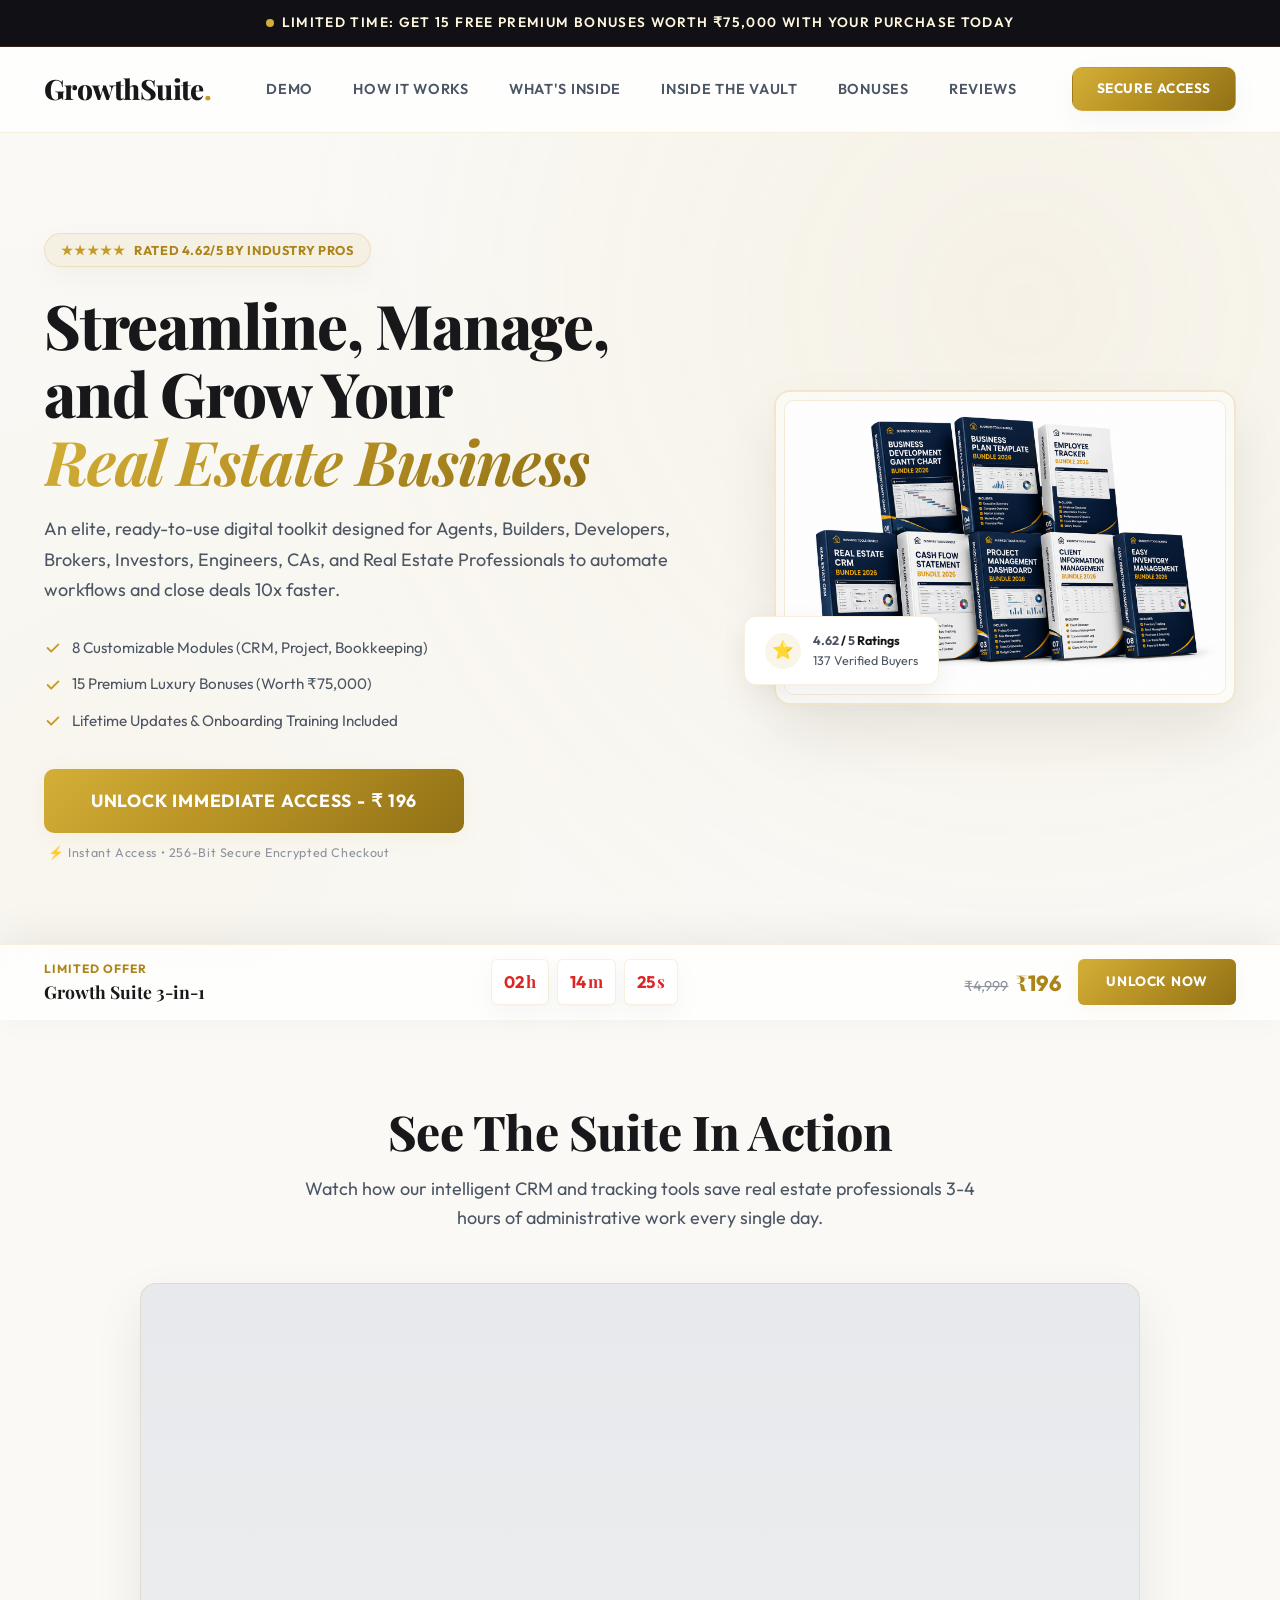
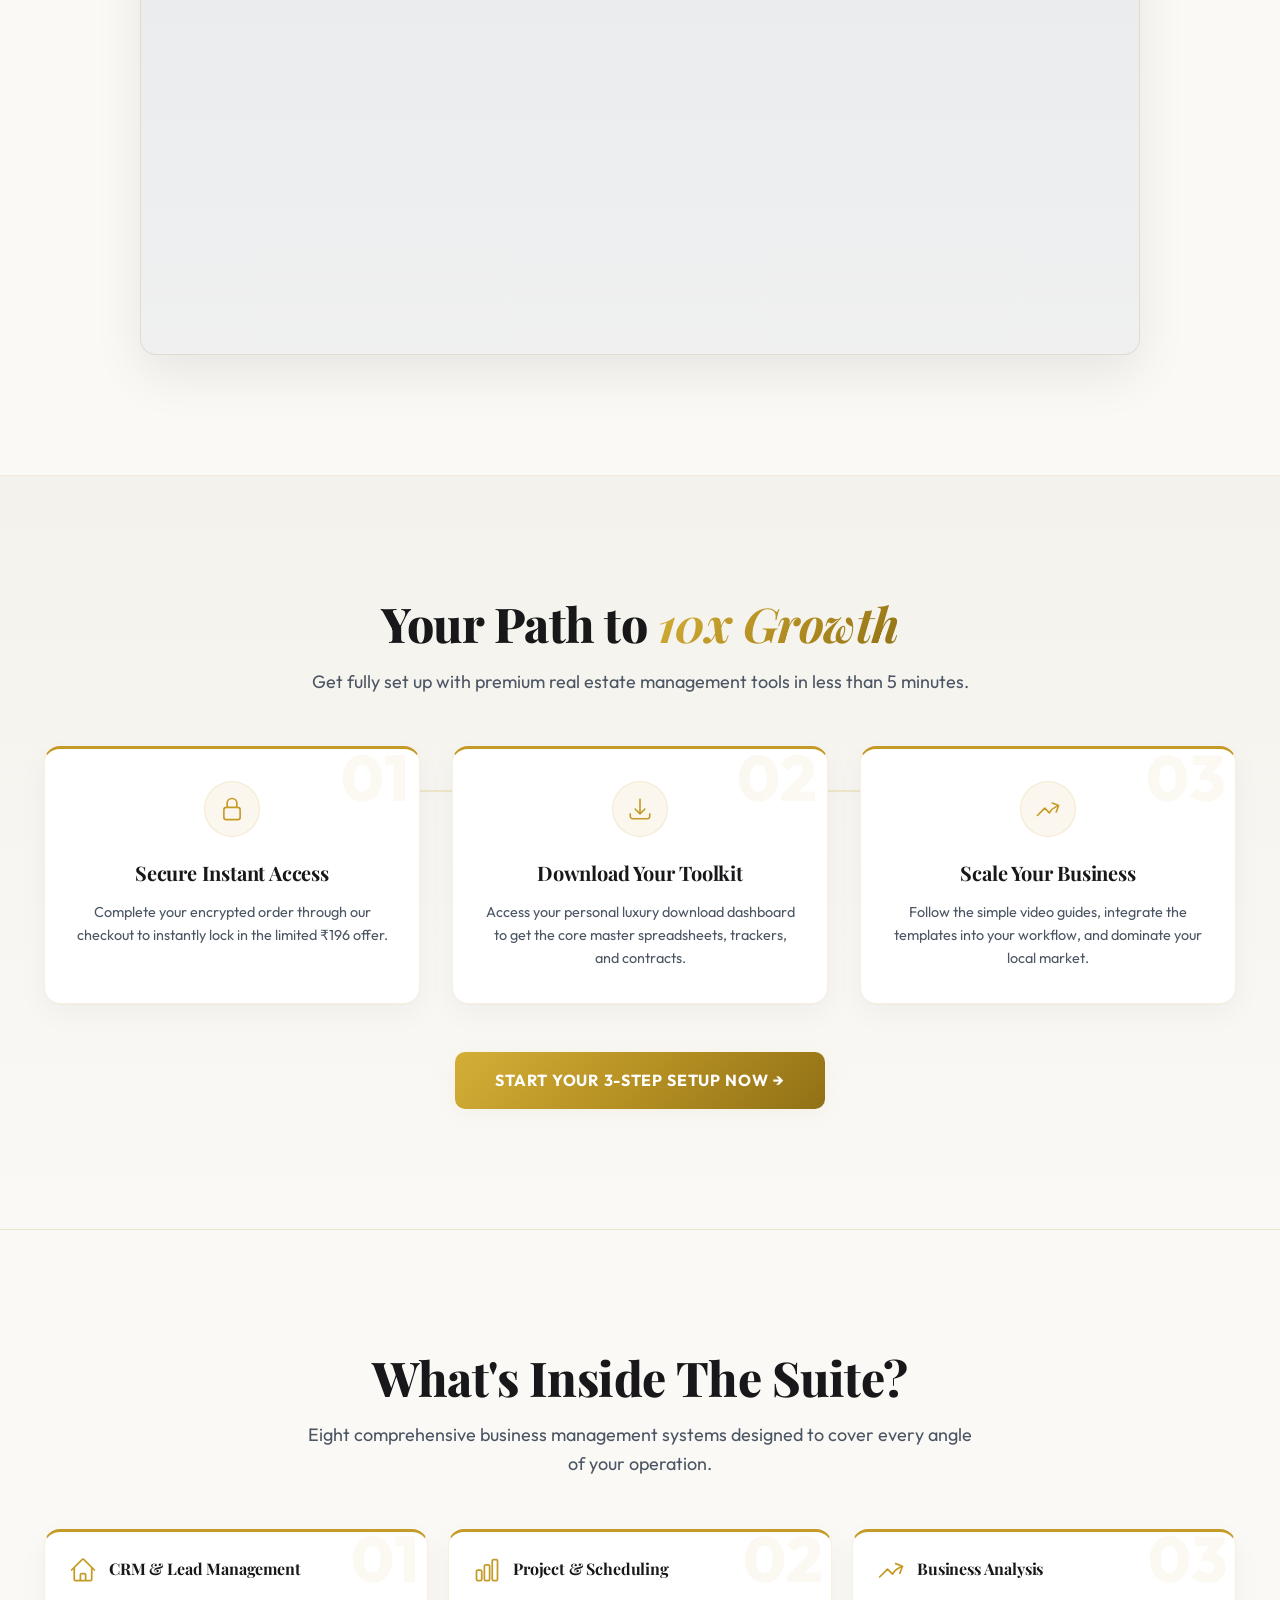
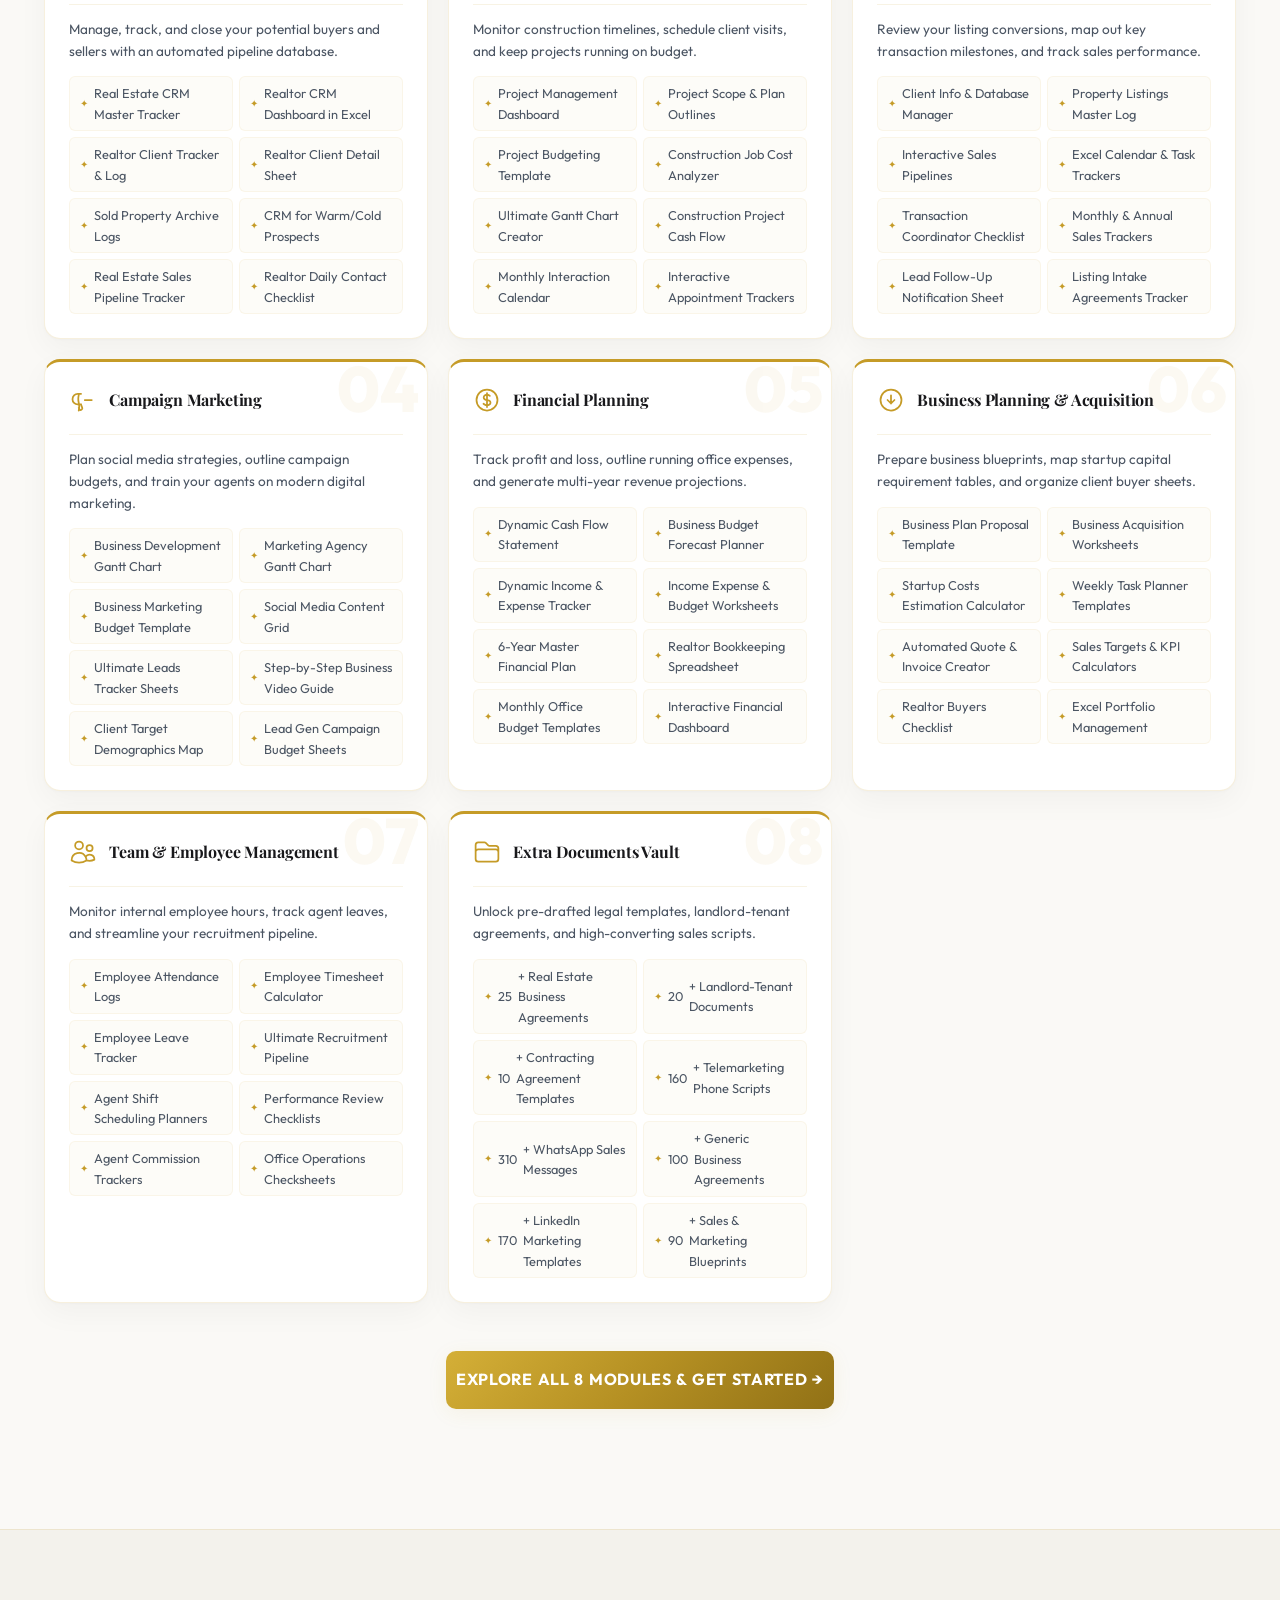
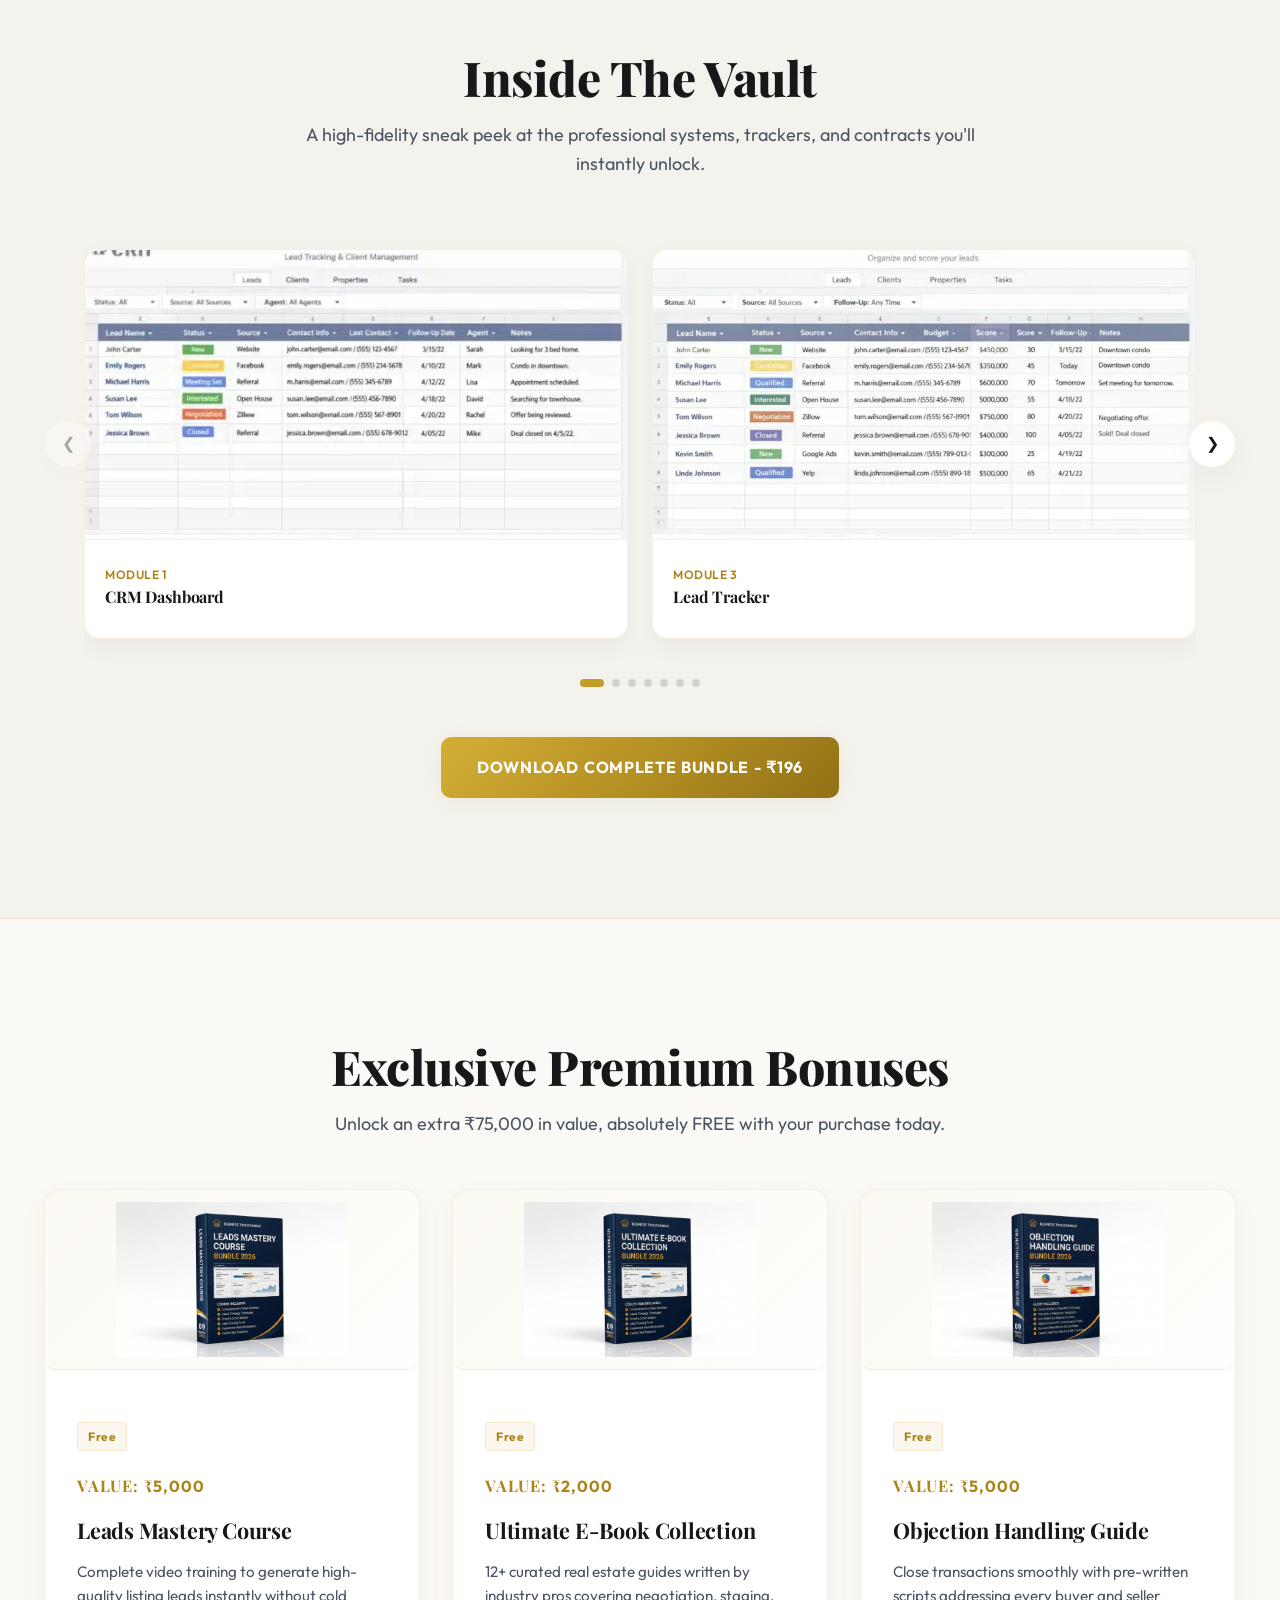
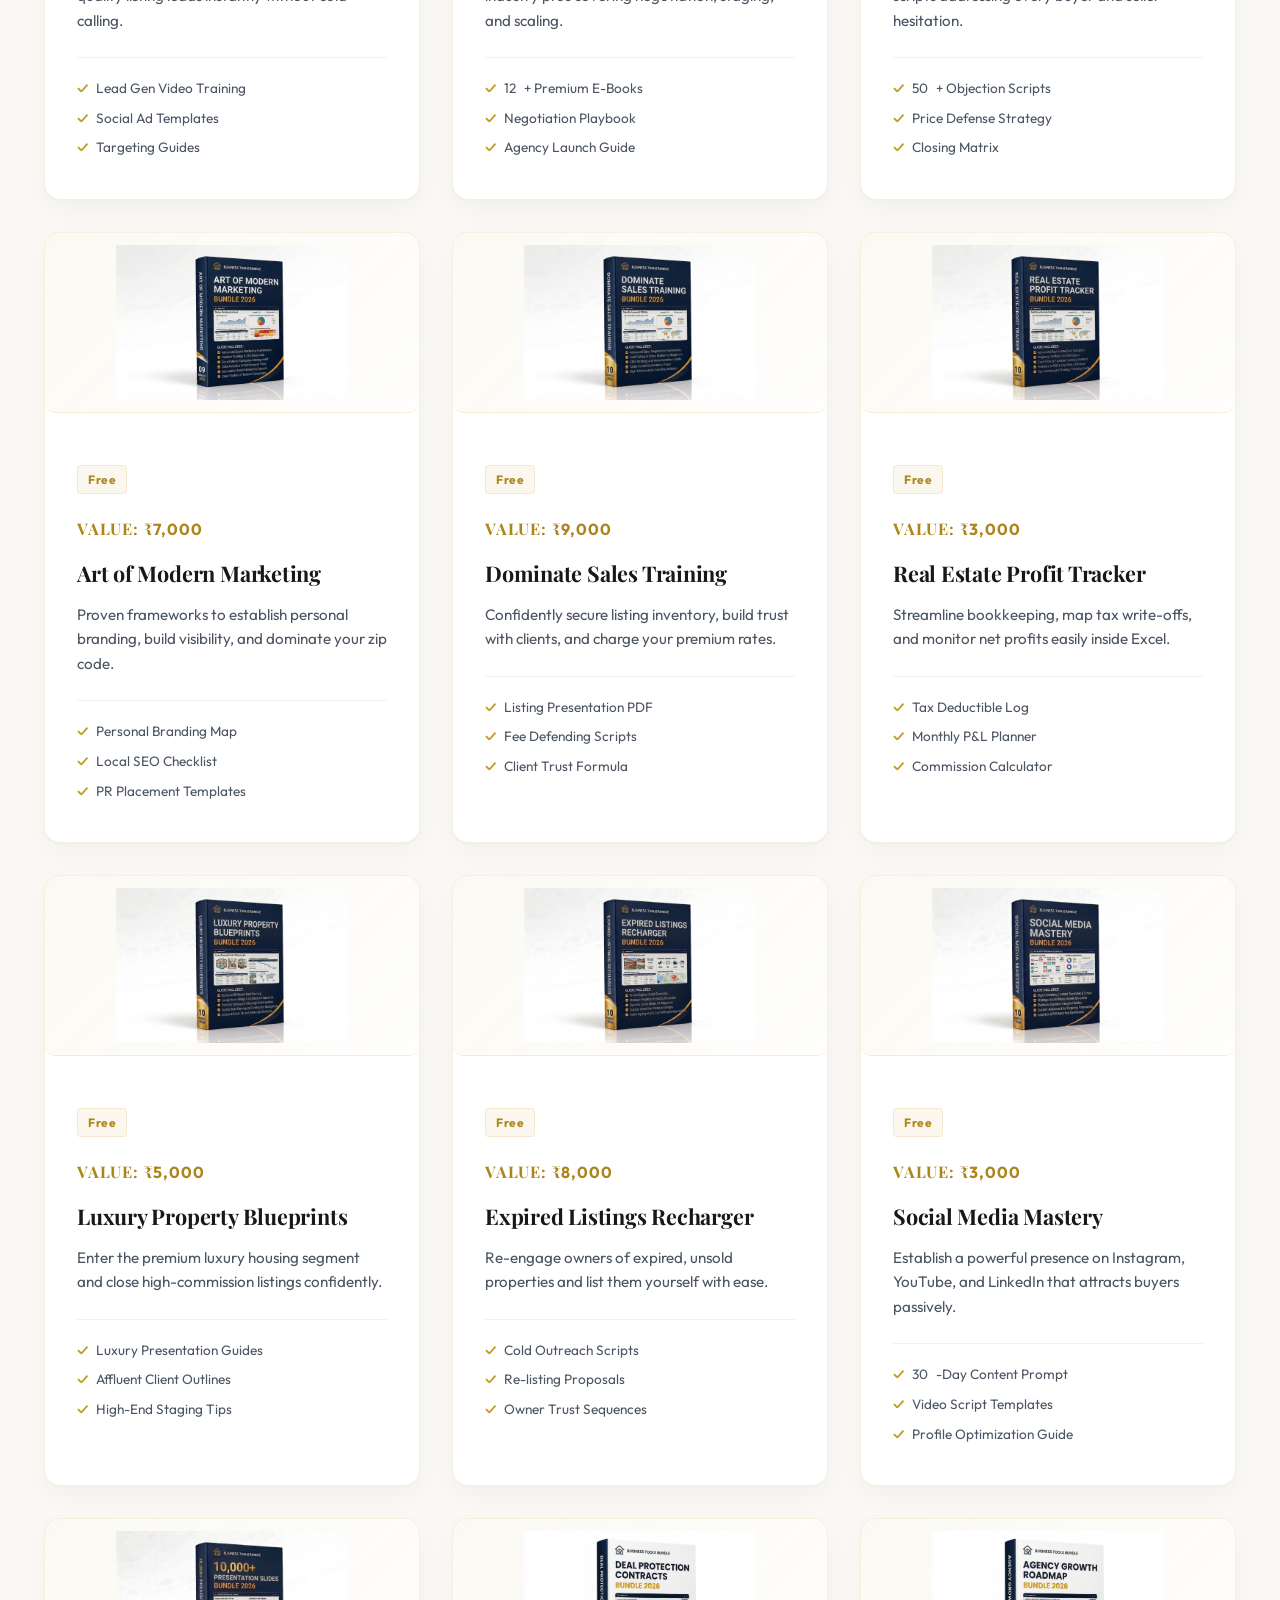
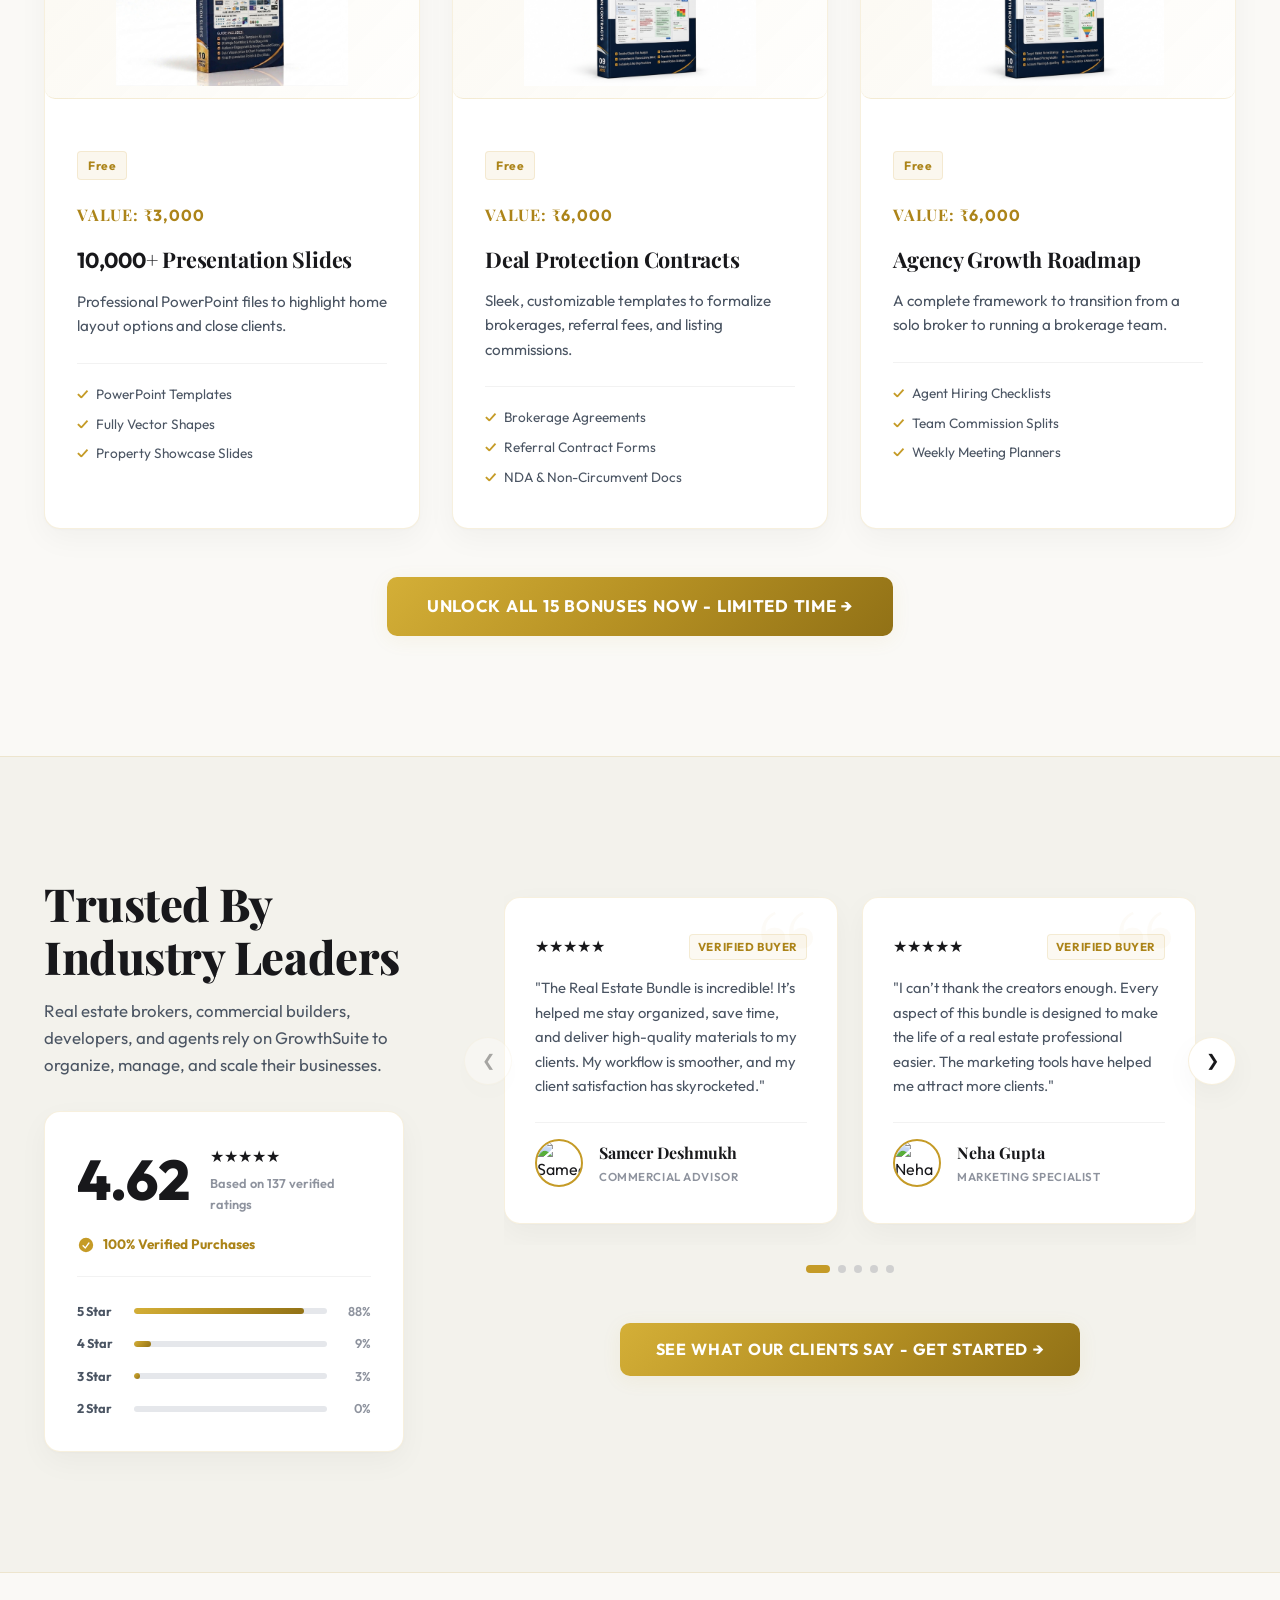
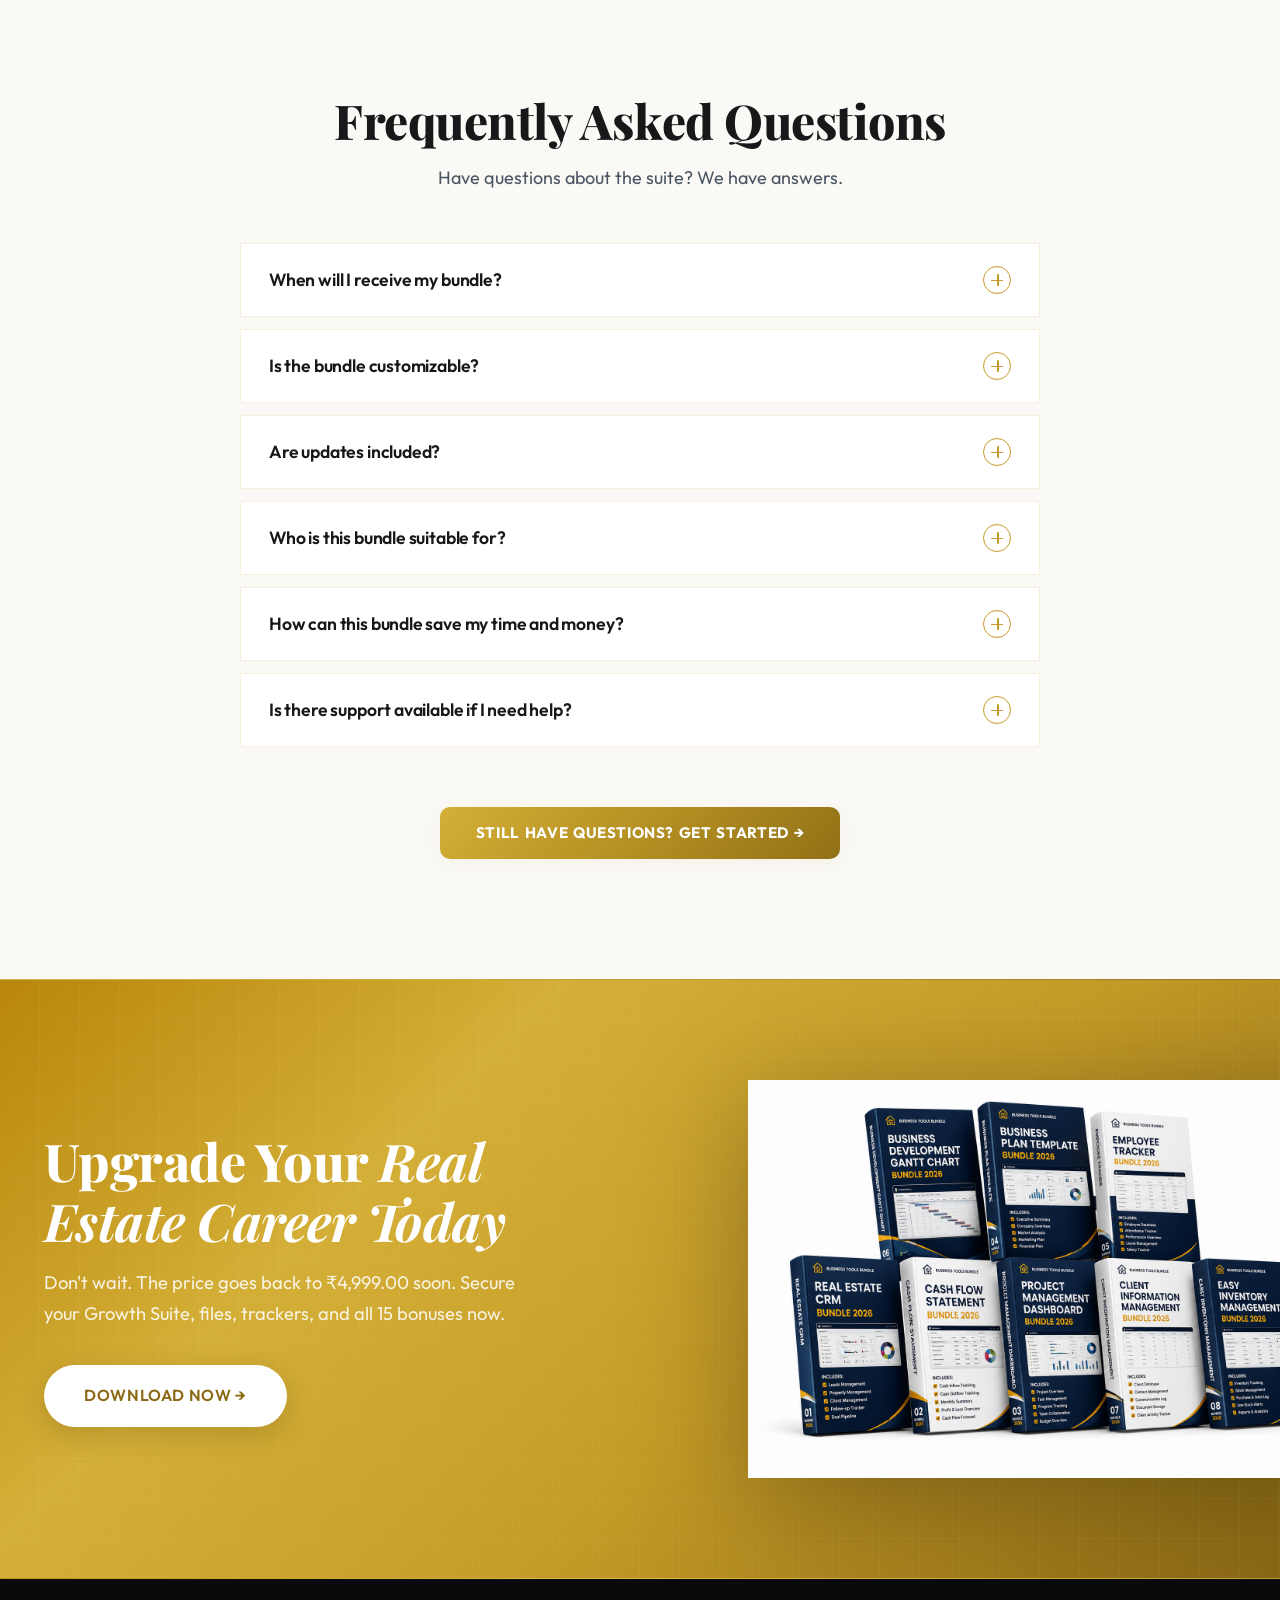
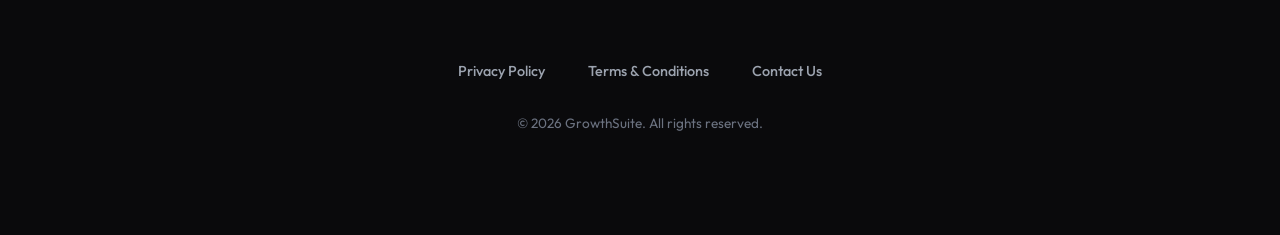
==== commit 3863fd1b: "responsive changes" ====
--- a/index.html
+++ b/index.html
@@ -156,7 +156,7 @@
             </div>
 
             <div class="text-center" style="margin-top: 48px;">
-                <a href="cart.html" class="btn btn-gold" style="padding: 16px 40px; font-size: 1.05rem;">Start Your <span class="num">3</span>-Step Setup Now →</a>
+                <a href="cart.html" class="btn btn-gold" style="padding: 16px 40px; font-size: rem;">Start Your 3-Step Setup Now →</a>
             </div>
         </div>
     </section>
@@ -386,7 +386,7 @@
             </div>
             
             <div class="text-center" style="margin-top: 48px;">
-                <a href="cart.html" class="btn btn-gold" style="padding: 16px 40px; font-size: 1.05rem;">Explore All 8 Modules & Get Started →</a>
+                <a href="cart.html" class="btn btn-gold" style="padding: 16px 10px; font-size: rem;">Explore All 8 Modules & Get Started →</a>
             </div>
         </div>
     </section>
--- a/style.css
+++ b/style.css
@@ -131,7 +131,6 @@
     padding: 16px 36px;
     font-family: var(--font-body);
     font-weight: 700;
-    font-size: 1rem;
     text-transform: uppercase;
     letter-spacing: 0.04em;
     word-spacing: 0.08em;
@@ -1904,7 +1903,7 @@
 footer {
     background-color: #0A0A0C;
     color: var(--text-muted);
-    padding: 80px 0 30px;
+    padding: 80px 0 100px;
     text-align: center;
     font-size: 0.9rem;
     border-top: 1px solid rgba(255,255,255,0.02);
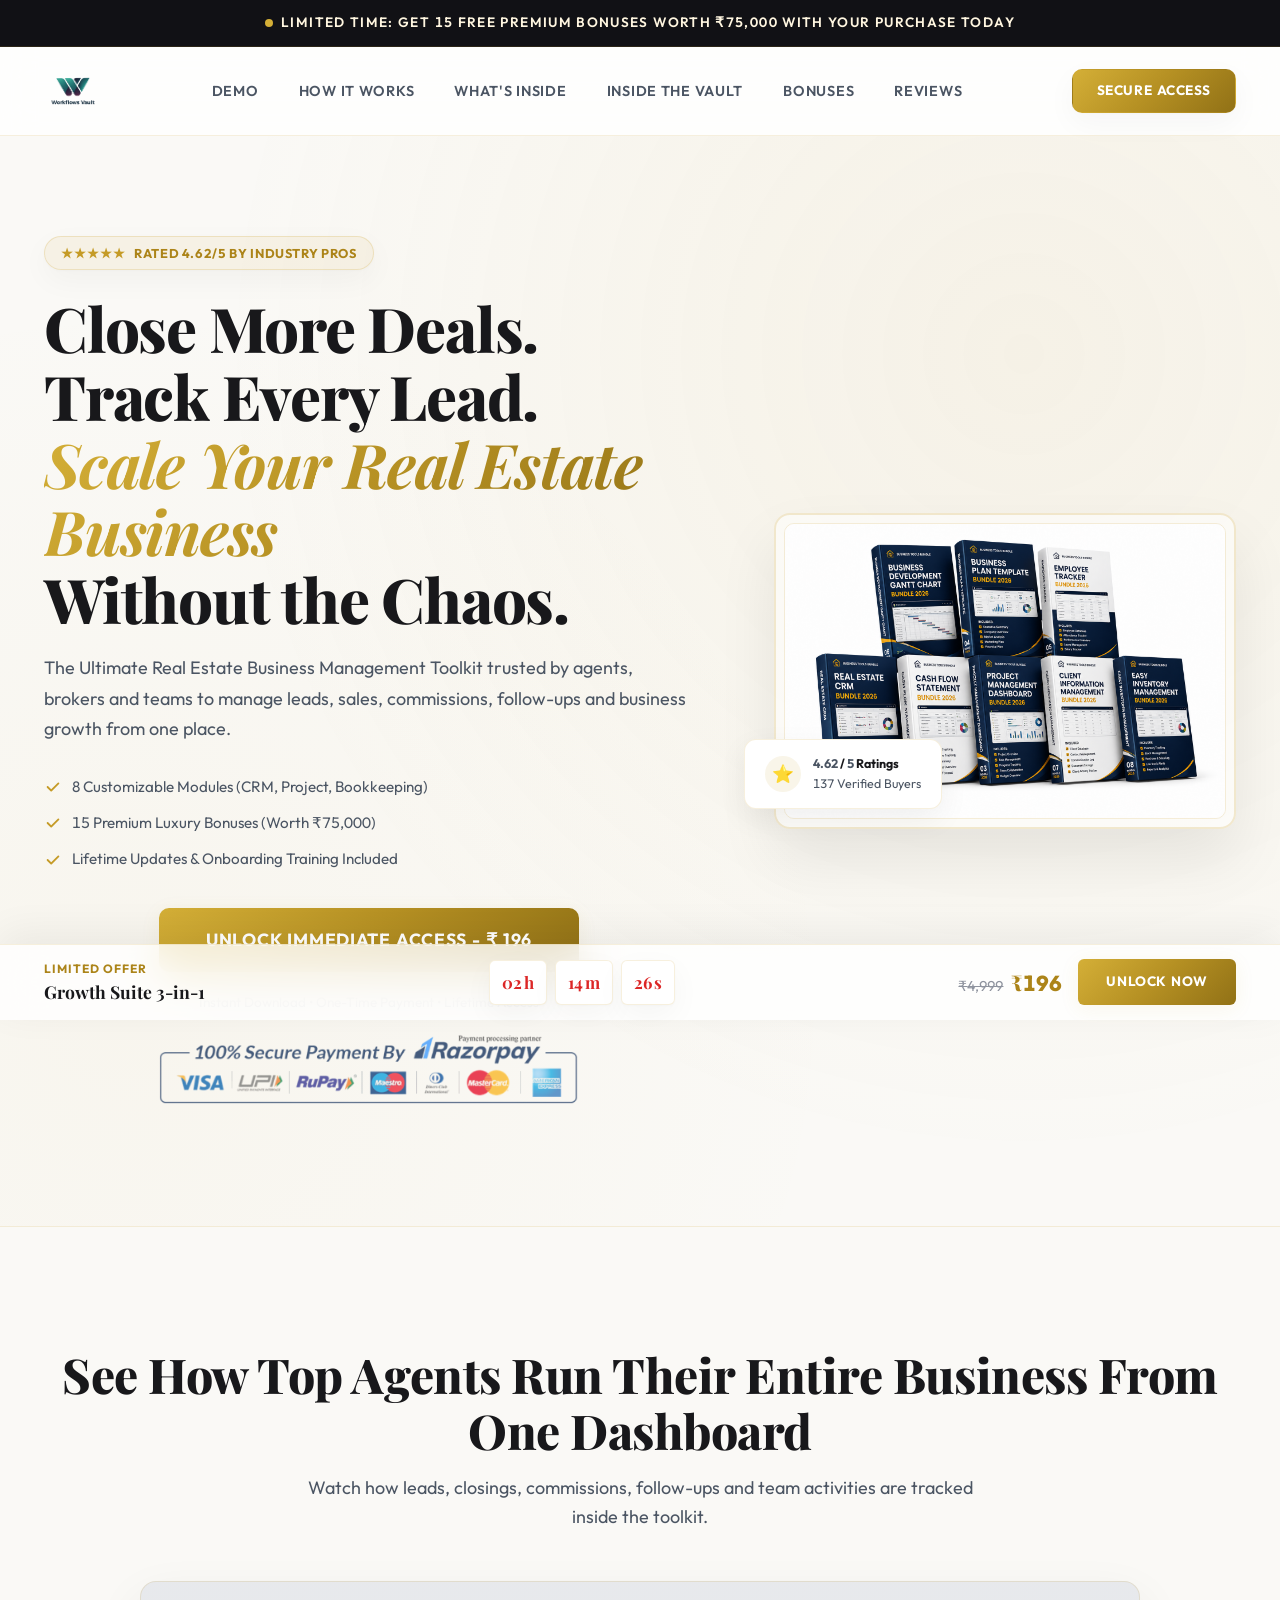
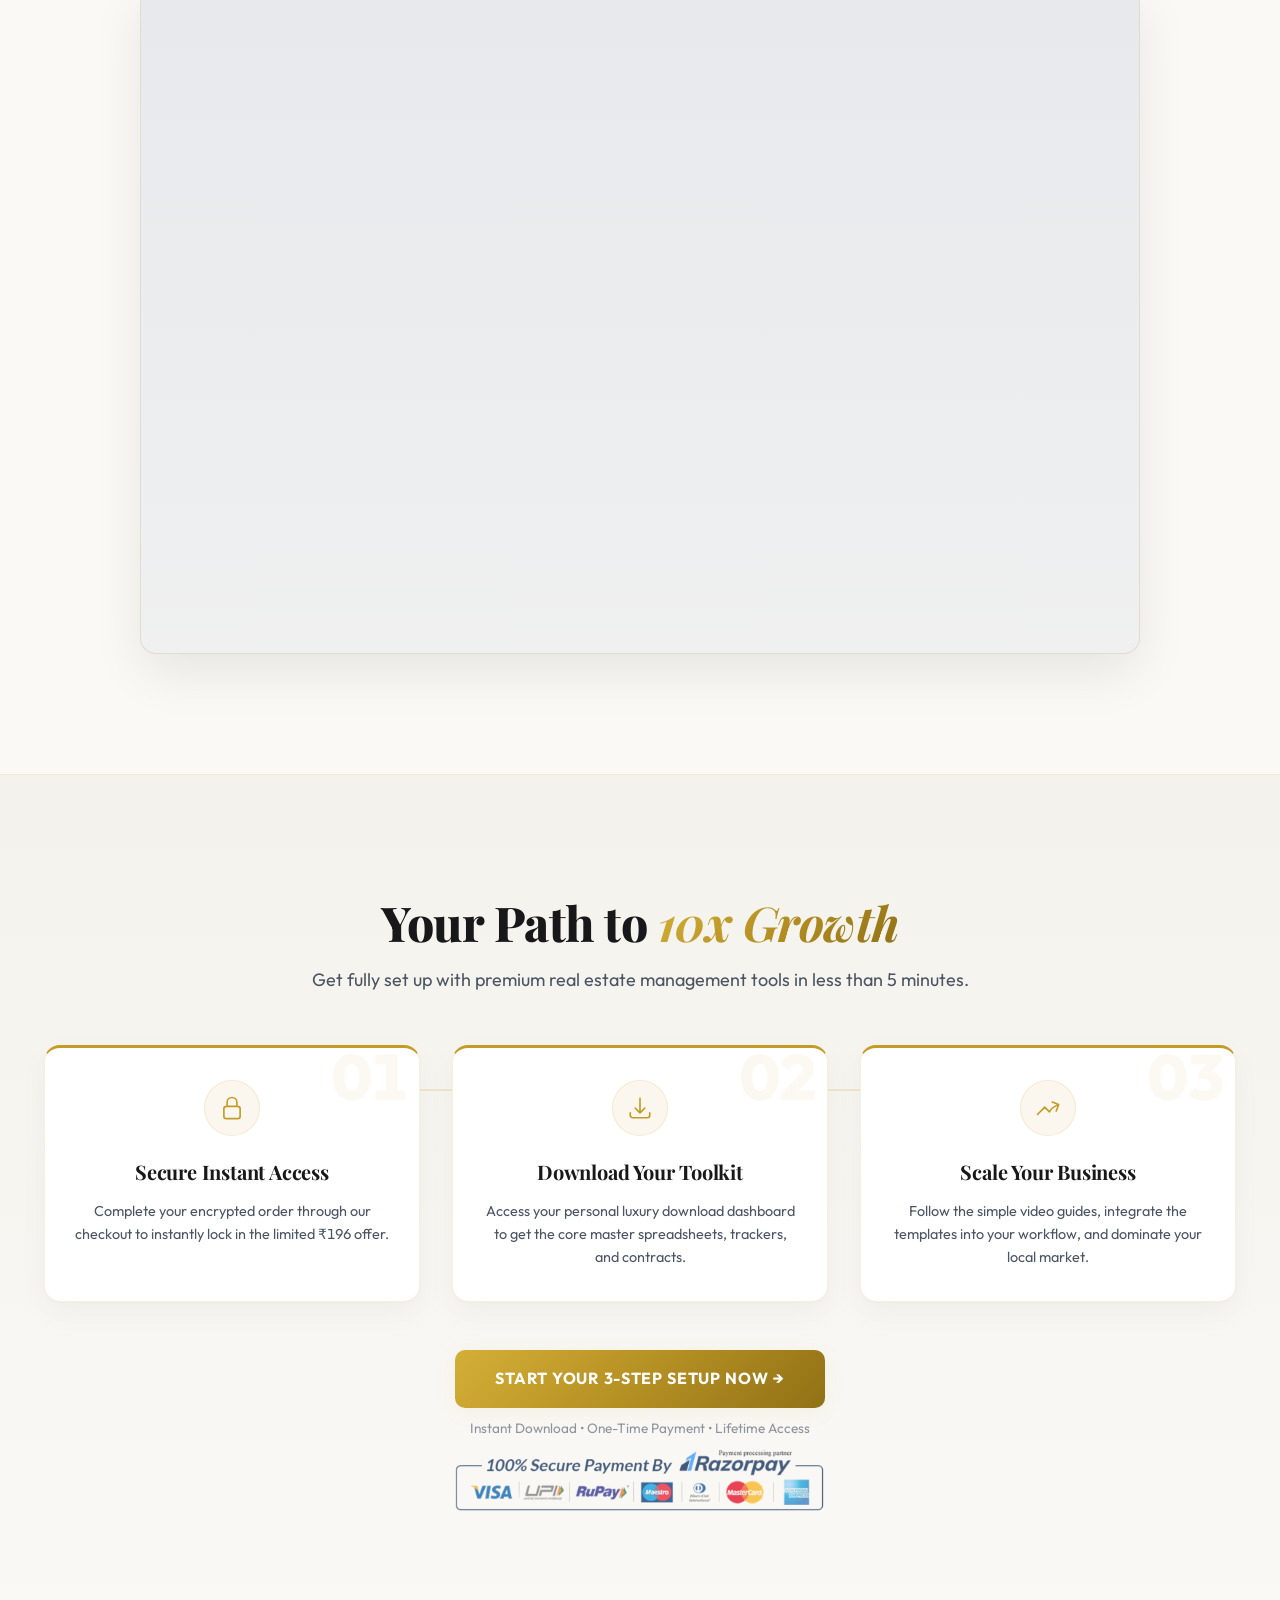
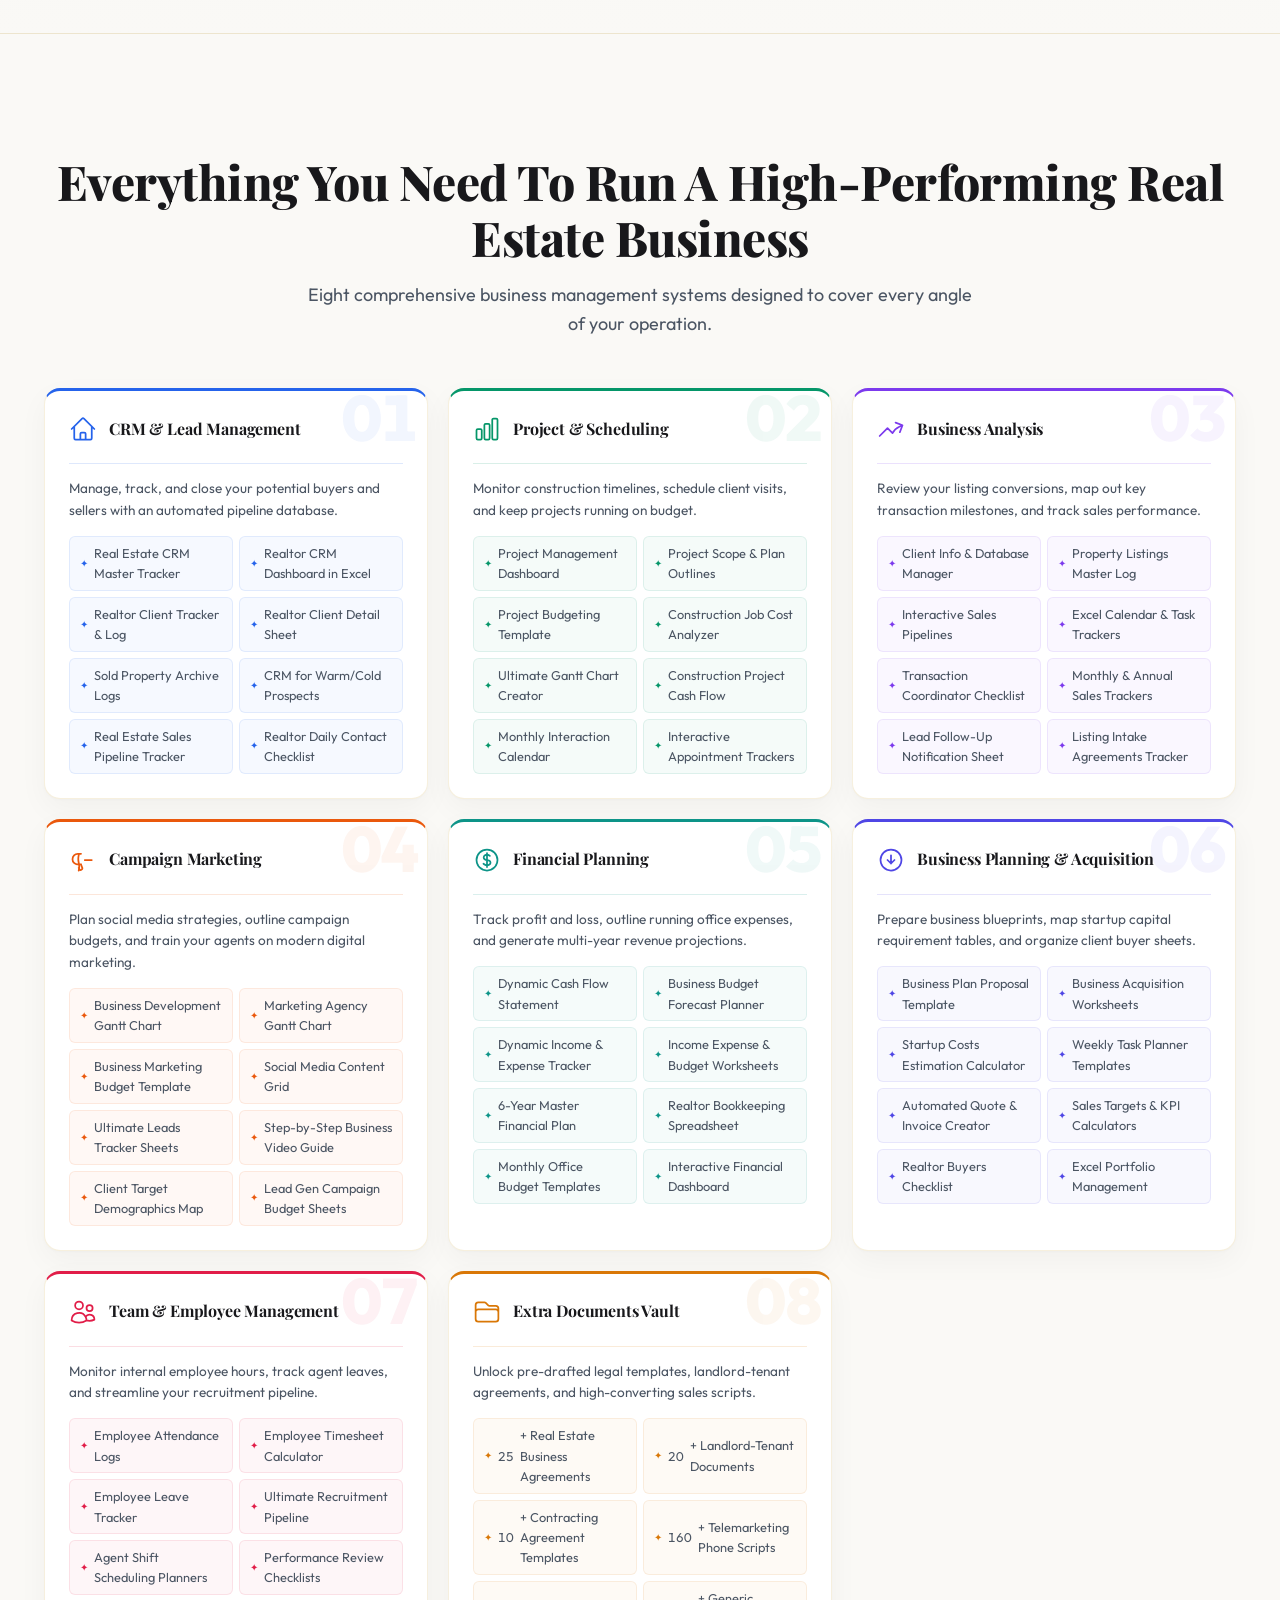
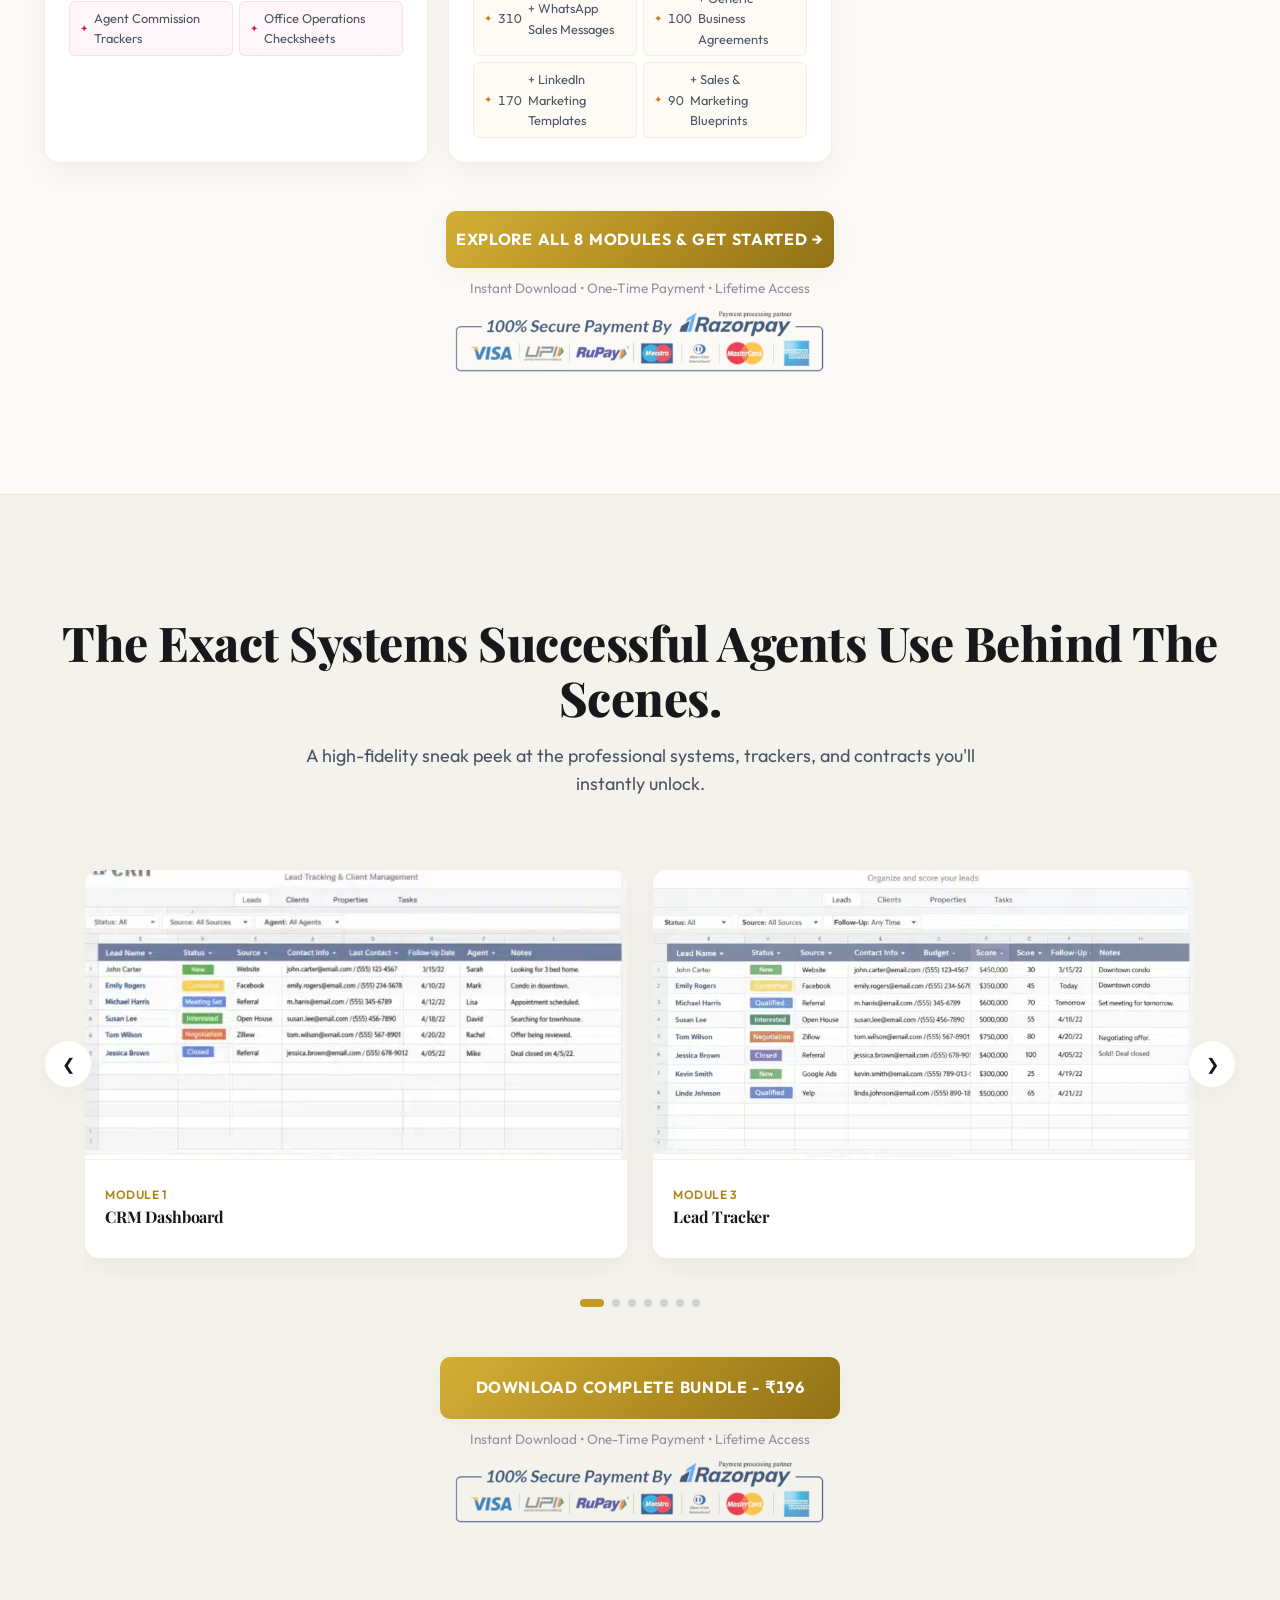
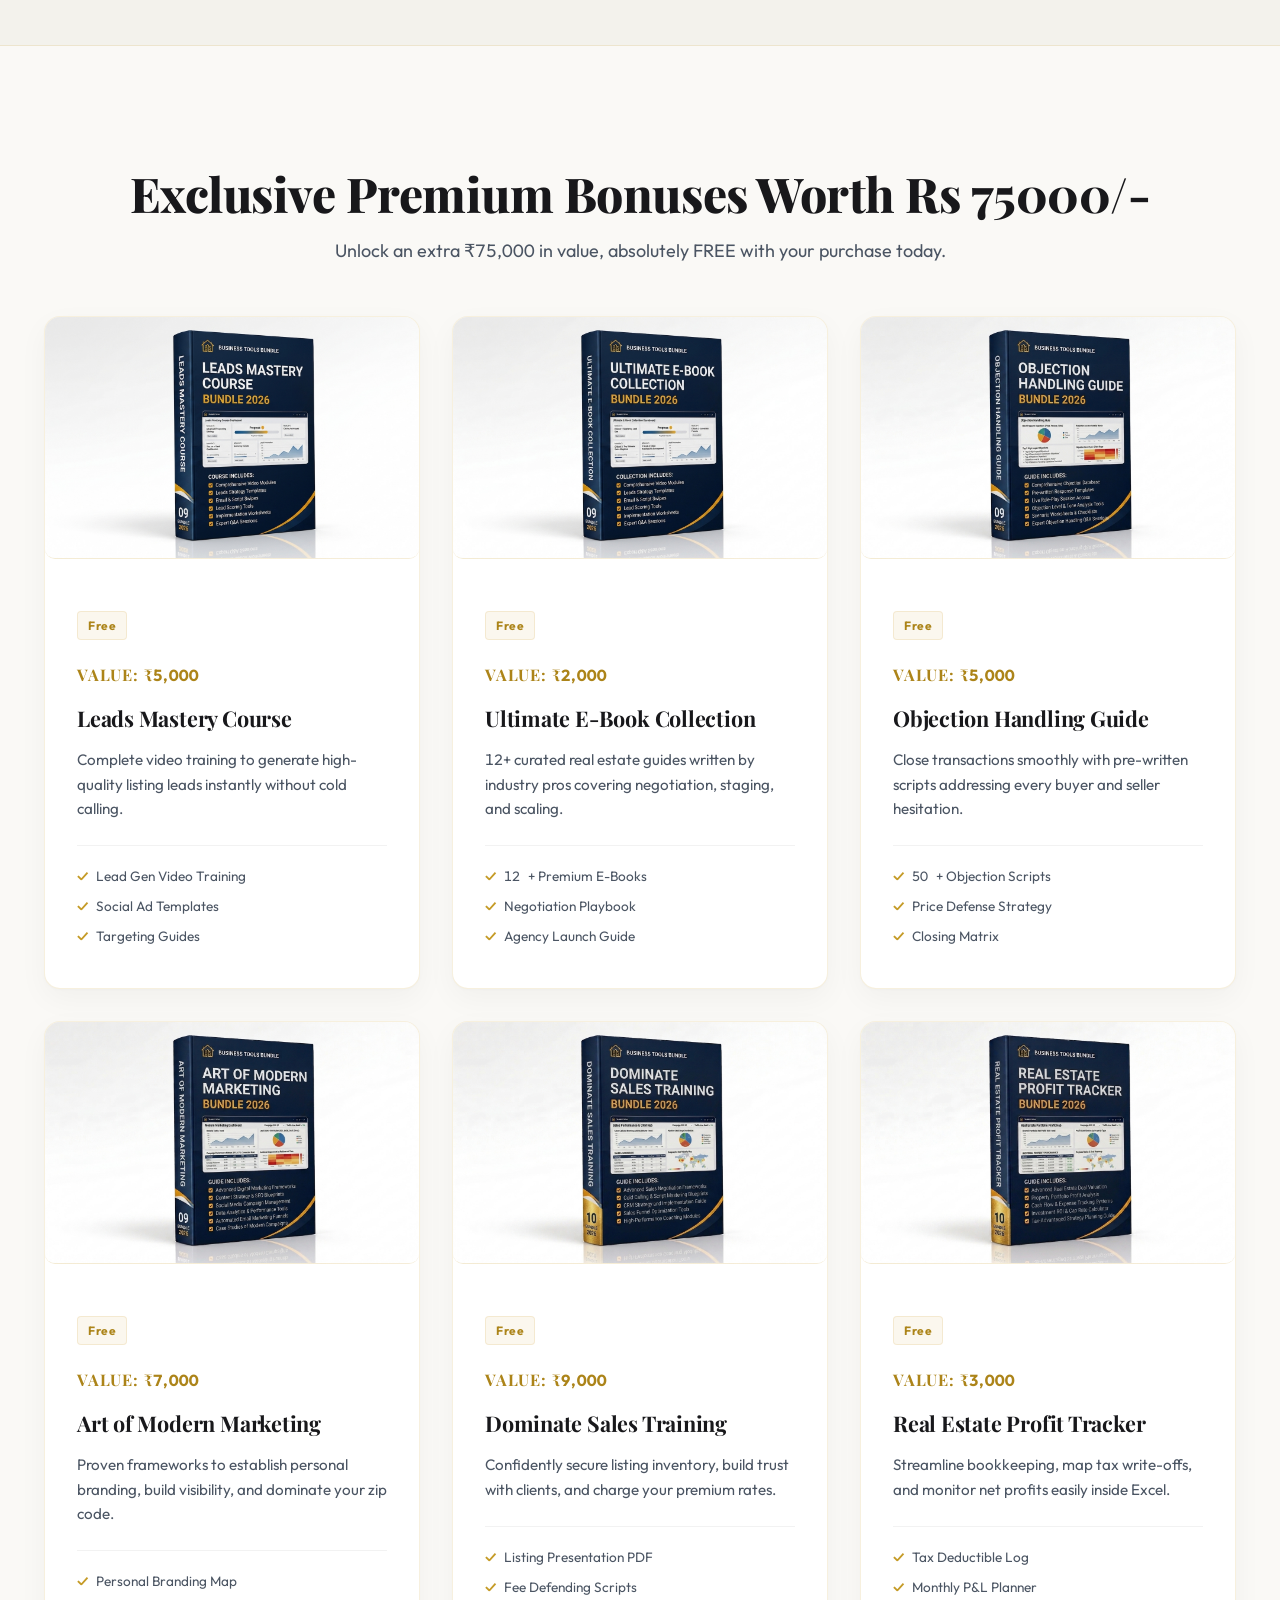
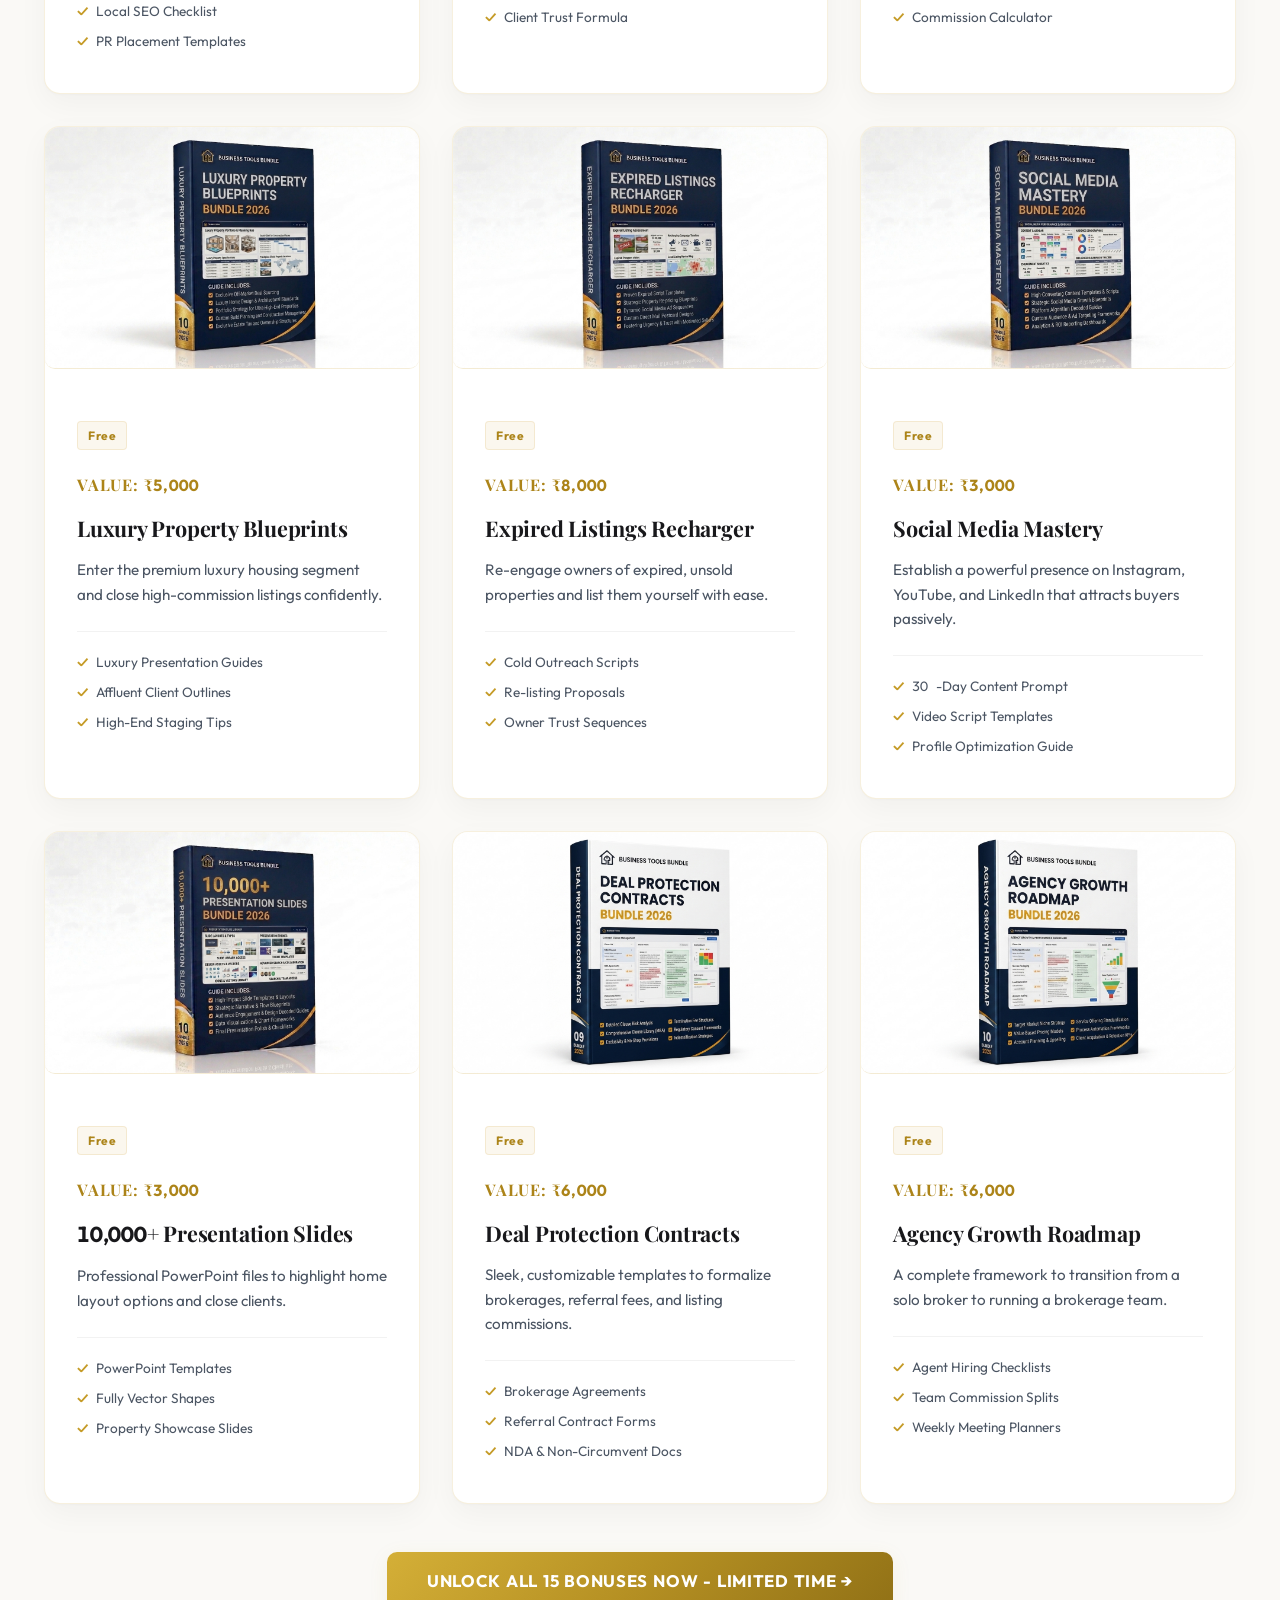
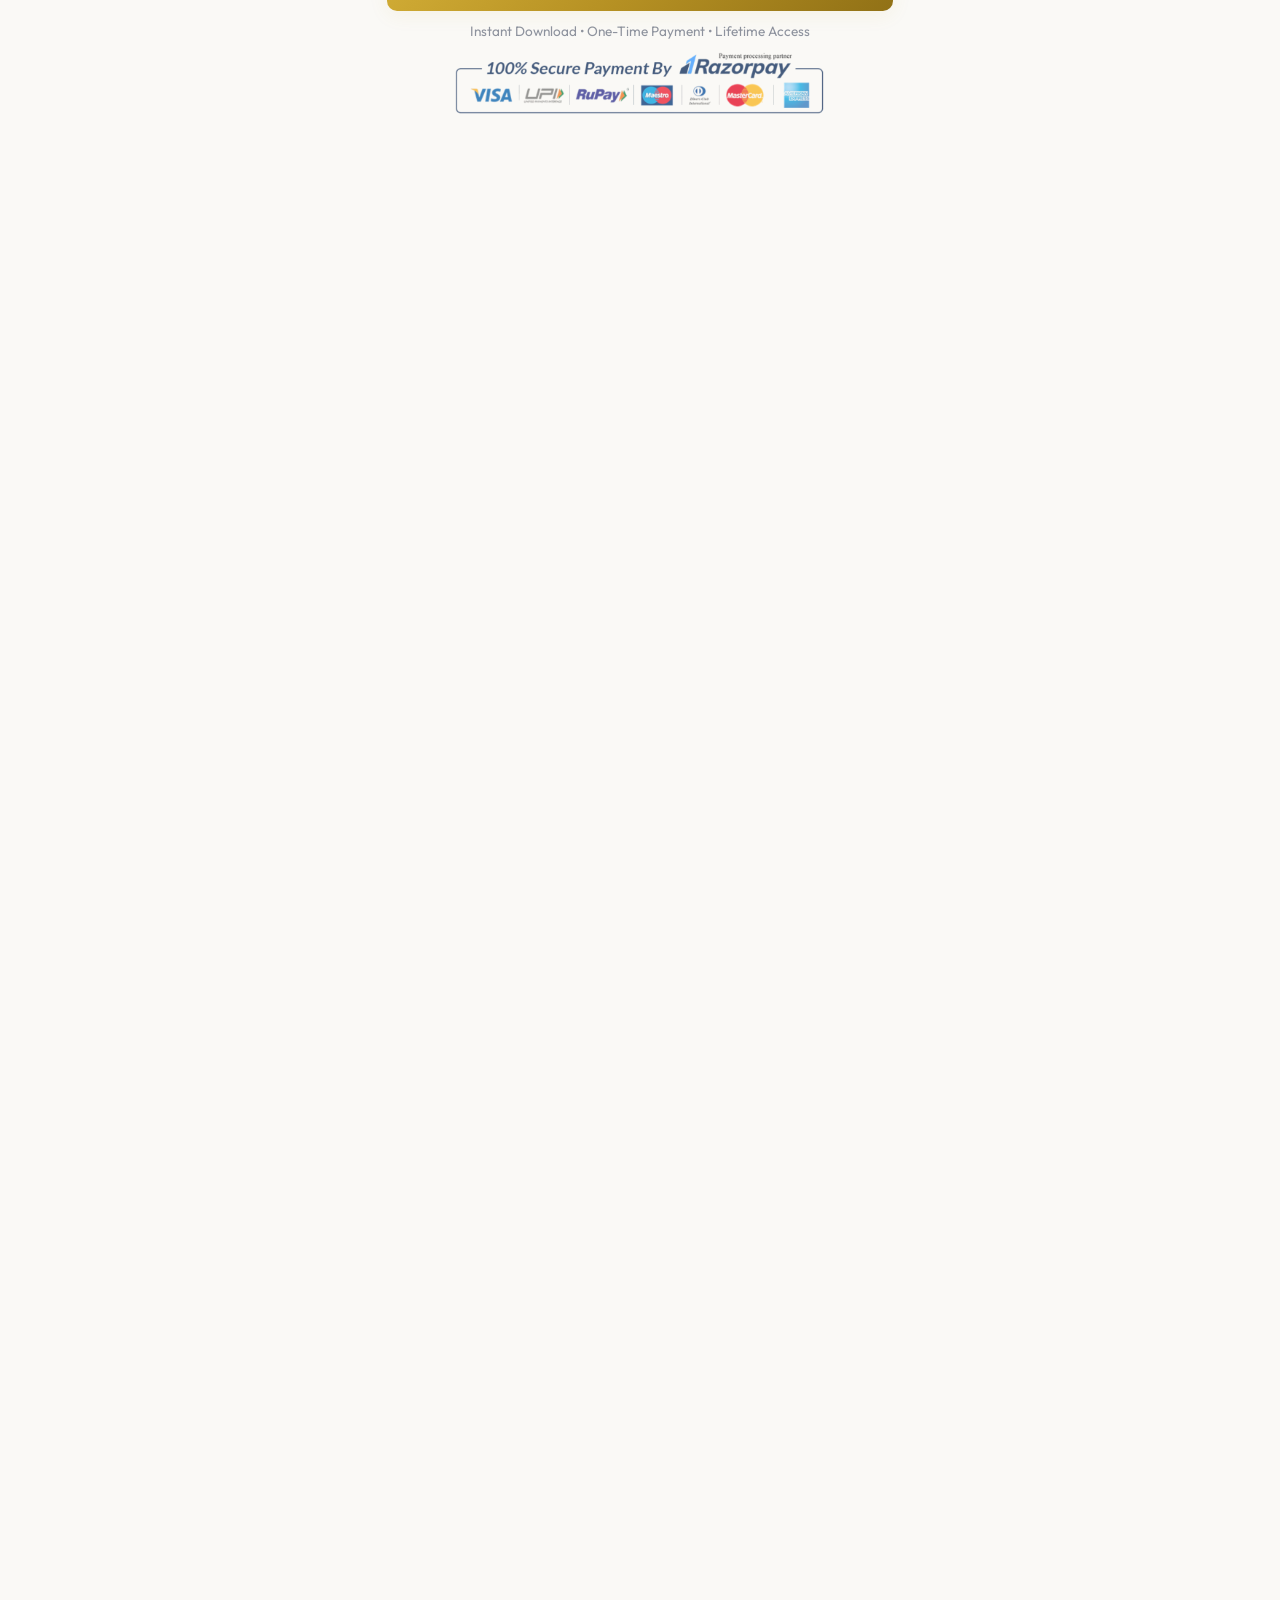
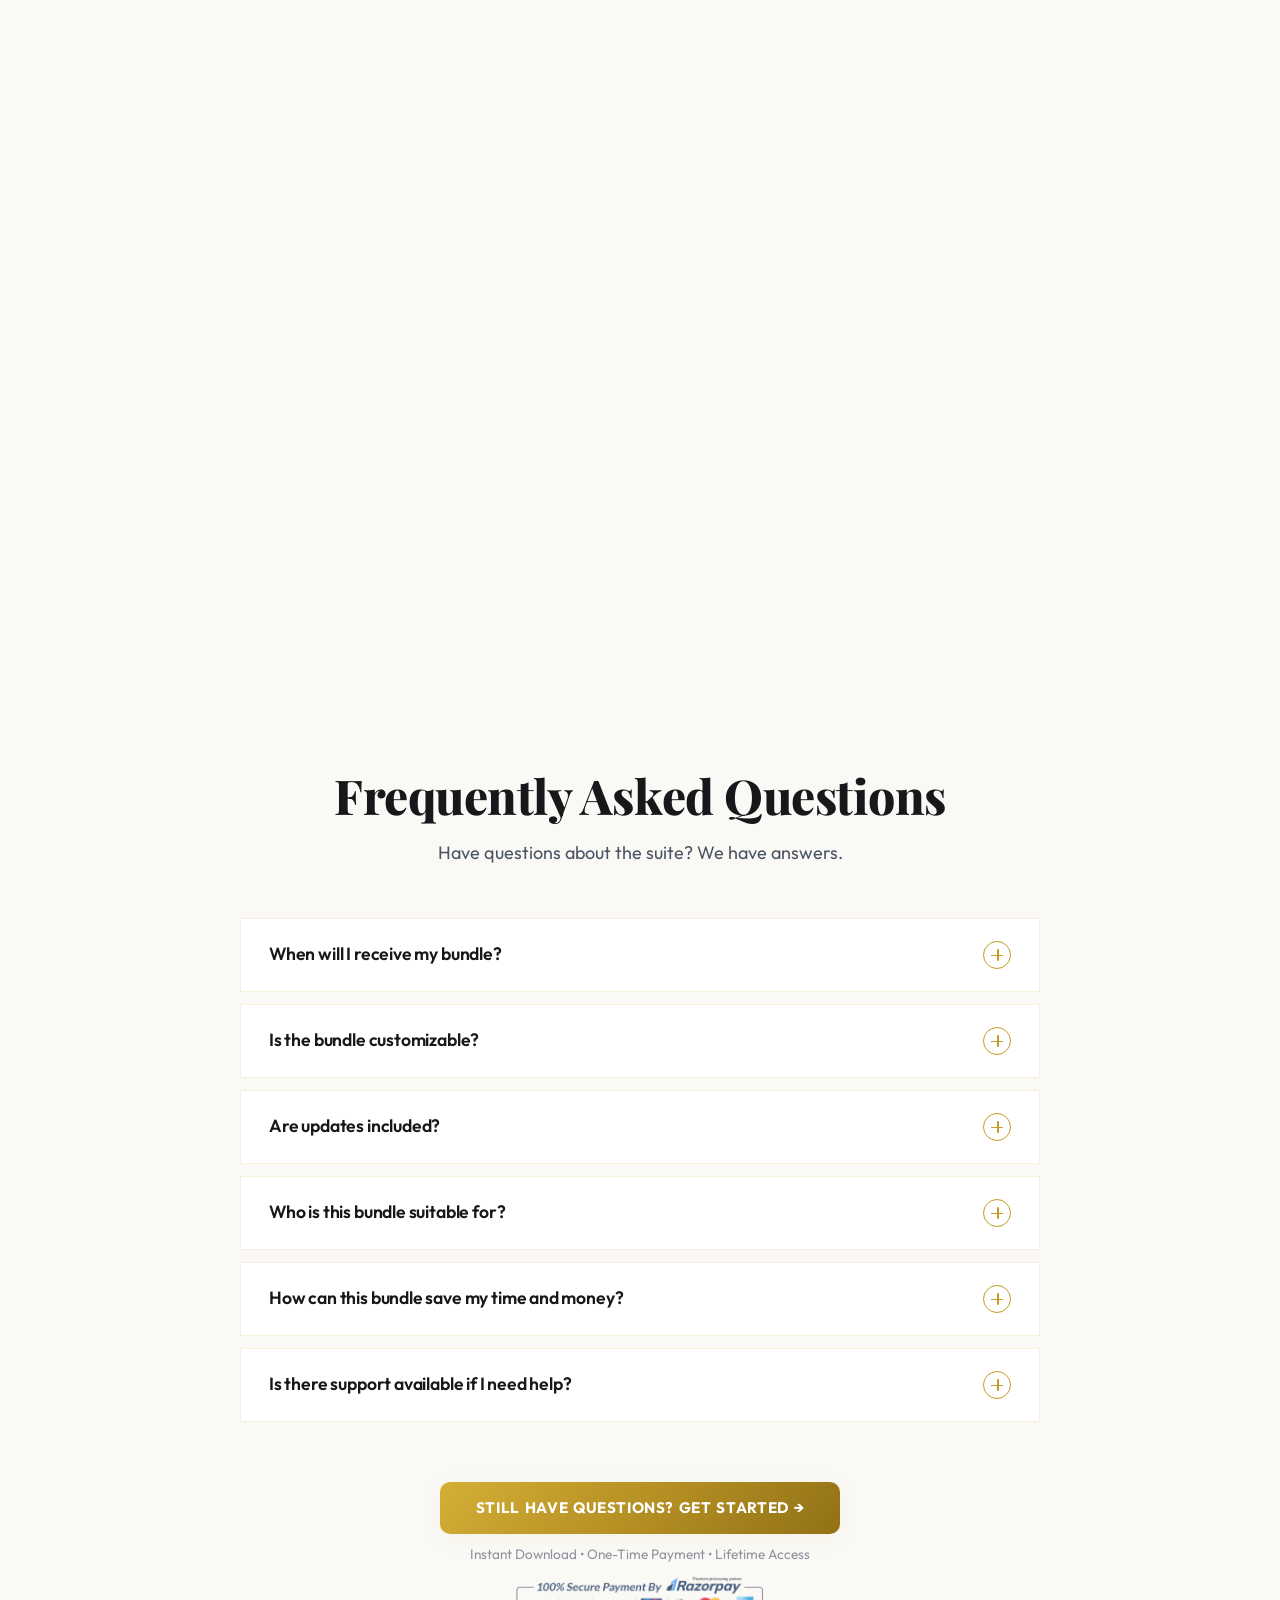
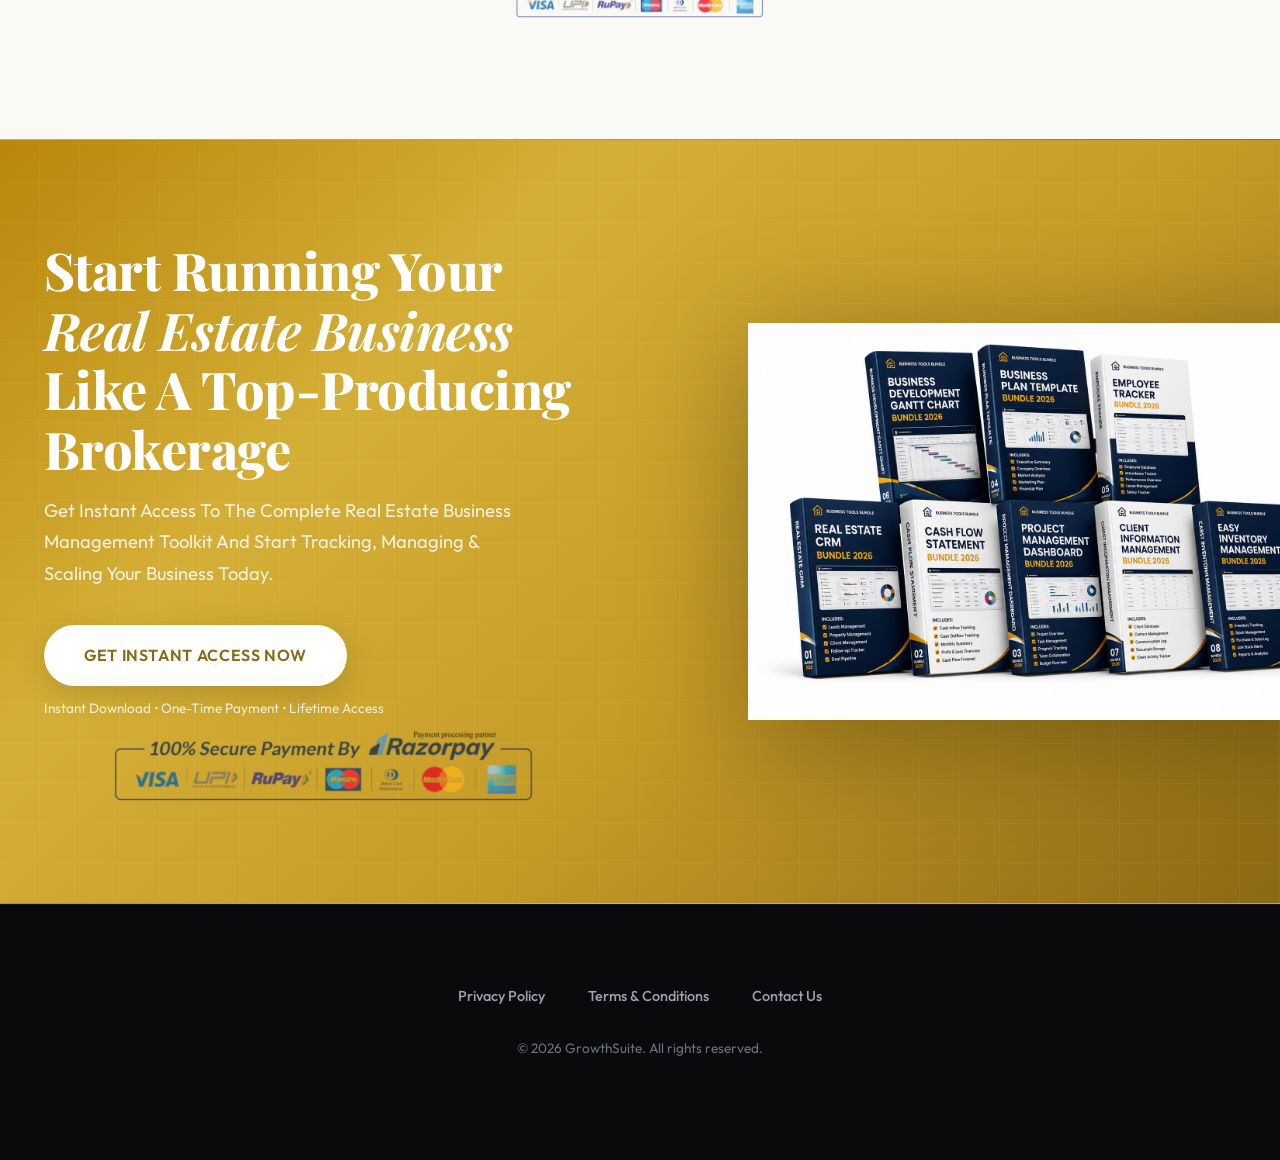
==== commit 0fdd58da: "changes done" ====
--- a/index.html
+++ b/index.html
@@ -23,7 +23,7 @@
     <!-- Navigation -->
     <nav class="navbar" id="navbar">
         <div class="container flex-between">
-            <a href="#" class="logo">GrowthSuite<span style="color: var(--accent-gold);">.</span></a>
+            <a href="#" class="logo"><img src="assets/Logo.png" alt="GrowthSuite" class="logo-img"></a>
             <ul class="nav-links" id="nav-links">
                 <li><a href="#demo" onclick="closeMobileMenu()">Demo</a></li>
                 <li><a href="#how-it-works" onclick="closeMobileMenu()">How It Works</a></li>
@@ -34,6 +34,7 @@
             </ul>
             <div class="nav-right">
                 <a href="cart.html" class="btn btn-outline nav-cta-btn" style="padding: 10px 24px; font-size: 0.85rem;">Secure Access</a>
+                <div class="cta-tagline" style="font-size: 0.7rem; color: var(--text-muted); margin-top: 4px; text-align: center; display: none;">Instant Download • One-Time Payment • Lifetime Access</div>
                 <button class="hamburger" id="hamburger" onclick="toggleMobileMenu()" aria-label="Toggle menu">
                     <span></span><span></span><span></span>
                 </button>
@@ -51,8 +52,8 @@
                     <span class="badge-text">Rated <span class="num">4.62</span>/<span class="num">5</span> by Industry Pros</span>
                 </div>
                 
-                <h1 class="hero-main-title">Streamline, Manage, and Grow Your <span class="text-gold heading-italic">Real Estate Business</span></h1>
-                <p class="hero-desc">An elite, ready-to-use digital toolkit designed for Agents, Builders, Developers, Brokers, Investors, Engineers, CAs, and Real Estate Professionals to automate workflows and close deals 10x faster.</p>
+                <h1 class="hero-main-title">Close More Deals. Track Every Lead. <span class="text-gold heading-italic">Scale Your Real Estate Business</span>Without the Chaos.</h1>
+                <p class="hero-desc">The Ultimate Real Estate Business Management Toolkit trusted by agents, brokers and teams to manage leads, sales, commissions, follow-ups and business growth from one place.</p>
                 
                 <!-- Quick Highlights -->
                 <ul class="hero-highlights">
@@ -78,7 +79,8 @@
 
                 <div class="hero-cta-wrapper">
                     <a href="cart.html" class="btn btn-gold btn-hero-cta">Unlock Immediate Access - ₹ 196</a>
-                    <div class="cta-note">⚡ Instant Access • 256-Bit Secure Encrypted Checkout</div>
+                    <div style="font-size: 0.85rem; color: var(--text-muted); margin-top: 10px;">Instant Download • One-Time Payment • Lifetime Access</div>
+                    <img src="assets/razorpay-secure.png" alt="Secured by Razorpay" class="razorpay-badge">
                 </div>
             </div>
 
@@ -101,8 +103,8 @@
     <!-- Demo Video Section -->
     <section id="demo" class="demo-section reveal">
         <div class="container">
-            <h2 class="section-title text-center">See The Suite In Action</h2>
-            <p class="section-subtitle text-center">Watch how our intelligent CRM and tracking tools save real estate professionals 3-4 hours of administrative work every single day.</p>
+            <h2 class="section-title text-center">See How Top Agents Run Their Entire Business From One Dashboard</h2>
+            <p class="section-subtitle text-center">Watch how leads, closings, commissions, follow-ups and team activities are tracked inside the toolkit.</p>
             
             <div class="video-wrapper">
                 <iframe src="https://player.vimeo.com/video/1165565460?color=C59B27&title=0&byline=0&portrait=0" 
@@ -157,19 +159,22 @@
 
             <div class="text-center" style="margin-top: 48px;">
                 <a href="cart.html" class="btn btn-gold" style="padding: 16px 40px; font-size: rem;">Start Your 3-Step Setup Now →</a>
+                <div style="font-size: 0.85rem; color: var(--text-muted); margin-top: 10px;">Instant Download • One-Time Payment • Lifetime Access</div>
+                <img src="assets/razorpay-secure.png" alt="Secured by Razorpay" class="razorpay-badge">
             </div>
         </div>
+
     </section>
 
     <!-- Core Modules Section -->
     <section id="modules" class="modules-section reveal">
         <div class="container">
-            <h2 class="section-title text-center">What's Inside The Suite?</h2>
+            <h2 class="section-title text-center">Everything You Need To Run A High-Performing Real Estate Business</h2>
             <p class="section-subtitle text-center">Eight comprehensive business management systems designed to cover every angle of your operation.</p>
 
             <div class="modules-grid">
                 <!-- Module 1 -->
-                <div class="module-card">
+                <div class="module-card" style="--card-accent: #2563EB;">
                     <div class="module-card-header">
                         <span class="module-icon">
                             <svg viewBox="0 0 24 24" fill="none" stroke="currentColor" stroke-width="1.5">
@@ -196,7 +201,7 @@
                 </div>
 
                 <!-- Module 2 -->
-                <div class="module-card">
+                <div class="module-card" style="--card-accent: #059669;">
                     <div class="module-card-header">
                         <span class="module-icon">
                             <svg viewBox="0 0 24 24" fill="none" stroke="currentColor" stroke-width="1.5">
@@ -223,7 +228,7 @@
                 </div>
 
                 <!-- Module 3 -->
-                <div class="module-card">
+                <div class="module-card" style="--card-accent: #7C3AED;">
                     <div class="module-card-header">
                         <span class="module-icon">
                             <svg viewBox="0 0 24 24" fill="none" stroke="currentColor" stroke-width="1.5">
@@ -250,7 +255,7 @@
                 </div>
 
                 <!-- Module 4 -->
-                <div class="module-card">
+                <div class="module-card" style="--card-accent: #EA580C;">
                     <div class="module-card-header">
                         <span class="module-icon">
                             <svg viewBox="0 0 24 24" fill="none" stroke="currentColor" stroke-width="1.5">
@@ -277,7 +282,7 @@
                 </div>
 
                 <!-- Module 5 -->
-                <div class="module-card">
+                <div class="module-card" style="--card-accent: #0D9488;">
                     <div class="module-card-header">
                         <span class="module-icon">
                             <svg viewBox="0 0 24 24" fill="none" stroke="currentColor" stroke-width="1.5">
@@ -304,7 +309,7 @@
                 </div>
 
                 <!-- Module 6 -->
-                <div class="module-card">
+                <div class="module-card" style="--card-accent: #4F46E5;">
                     <div class="module-card-header">
                         <span class="module-icon">
                             <svg viewBox="0 0 24 24" fill="none" stroke="currentColor" stroke-width="1.5">
@@ -331,7 +336,7 @@
                 </div>
 
                 <!-- Module 7 -->
-                <div class="module-card">
+                <div class="module-card" style="--card-accent: #E11D48;">
                     <div class="module-card-header">
                         <span class="module-icon">
                             <svg viewBox="0 0 24 24" fill="none" stroke="currentColor" stroke-width="1.5">
@@ -358,7 +363,7 @@
                 </div>
 
                 <!-- Module 8 -->
-                <div class="module-card">
+                <div class="module-card" style="--card-accent: #D97706;">
                     <div class="module-card-header">
                         <span class="module-icon">
                             <svg viewBox="0 0 24 24" fill="none" stroke="currentColor" stroke-width="1.5">
@@ -387,14 +392,17 @@
             
             <div class="text-center" style="margin-top: 48px;">
                 <a href="cart.html" class="btn btn-gold" style="padding: 16px 10px; font-size: rem;">Explore All 8 Modules & Get Started →</a>
+                <div style="font-size: 0.85rem; color: var(--text-muted); margin-top: 10px;">Instant Download • One-Time Payment • Lifetime Access</div>
+                <img src="assets/razorpay-secure.png" alt="Secured by Razorpay" class="razorpay-badge">
             </div>
         </div>
+
     </section>
 
     <!-- Inside the Vault / Gallery Section -->
     <section id="gallery" class="gallery-section reveal">
         <div class="container">
-            <h2 class="section-title text-center">Inside The Vault</h2>
+            <h2 class="section-title text-center">The Exact Systems Successful Agents Use Behind The Scenes.</h2>
             <p class="section-subtitle text-center">A high-fidelity sneak peek at the professional systems, trackers, and contracts you'll instantly unlock.</p>
             
             <!-- Interactive Gallery Slider -->
@@ -468,14 +476,17 @@
             
             <div class="text-center">
                 <a href="cart.html" class="btn btn-gold" style="padding: 18px 36px;">Download Complete Bundle - ₹<span class="num">196</span></a>
+                <div style="font-size: 0.85rem; color: var(--text-muted); margin-top: 10px;">Instant Download • One-Time Payment • Lifetime Access</div>
+                <img src="assets/razorpay-secure.png" alt="Secured by Razorpay" class="razorpay-badge">
             </div>
         </div>
+
     </section>
 
     <!-- Bonuses Section -->
     <section id="bonuses" class="bonuses-section reveal">
         <div class="container">
-            <h2 class="section-title text-center">Exclusive Premium Bonuses</h2>
+            <h2 class="section-title text-center">Exclusive Premium Bonuses Worth Rs 75000/-</h2>
             <p class="section-subtitle text-center">Unlock an extra ₹<span class="num">75,000</span> in value, absolutely FREE with your purchase today.</p>
 
             <div class="bonus-grid">
@@ -687,8 +698,11 @@
             
             <div class="text-center" style="margin-top: 48px;">
                 <a href="cart.html" class="btn btn-gold" style="padding: 16px 40px; font-size: 1.05rem;">Unlock All 15 Bonuses Now - Limited Time →</a>
+                <div style="font-size: 0.85rem; color: var(--text-muted); margin-top: 10px;">Instant Download • One-Time Payment • Lifetime Access</div>
+                <img src="assets/razorpay-secure.png" alt="Secured by Razorpay" class="razorpay-badge">
             </div>
         </div>
+
     </section>
 
     <!-- Reviews Section -->
@@ -851,8 +865,29 @@
                 <!-- Pagination Dots -->
                 <div class="slider-dots reviews-slider-dots" id="reviews-slider-dots"></div>
                 
+                <!-- WhatsApp Chat Screenshots -->
+                <div class="whatsapp-gallery reveal">
+                    <h3 class="whatsapp-gallery-title">Happy Customers On WhatsApp</h3>
+                    <div class="whatsapp-grid">
+                        <div class="whatsapp-card">
+                            <img src="assets/whatsapp/whatsapp-1.png" alt="WhatsApp chat testimonial 1" loading="lazy">
+                        </div>
+                        <div class="whatsapp-card">
+                            <img src="assets/whatsapp/whatsapp-2.png" alt="WhatsApp chat testimonial 2" loading="lazy">
+                        </div>
+                        <div class="whatsapp-card">
+                            <img src="assets/whatsapp/whatsapp-3.png" alt="WhatsApp chat testimonial 3" loading="lazy">
+                        </div>
+                        <div class="whatsapp-card">
+                            <img src="assets/whatsapp/whatsapp-4.png" alt="WhatsApp chat testimonial 4" loading="lazy">
+                        </div>
+                    </div>
+                </div>
+
                 <div class="text-center" style="margin-top: 40px;">
                     <a href="cart.html" class="btn btn-gold" style="padding: 14px 36px; font-size: 1rem;">See What Our Clients Say - Get Started →</a>
+                    <div style="font-size: 0.85rem; color: var(--text-muted); margin-top: 10px;">Instant Download • One-Time Payment • Lifetime Access</div>
+                    <img src="assets/razorpay-secure.png" alt="Secured by Razorpay" class="razorpay-badge">
                 </div>
             </div>
         </div>
@@ -928,6 +963,8 @@
                 
                 <div class="faq-cta">
                     <a href="cart.html" class="btn btn-gold faq-cta-btn">Still Have Questions? Get Started →</a>
+                    <div style="font-size: 0.85rem; color: var(--text-muted); margin-top: 10px;">Instant Download • One-Time Payment • Lifetime Access</div>
+                    <img src="assets/razorpay-secure.png" alt="Secured by Razorpay" class="razorpay-badge">
                 </div>
             </div>
         </div>
@@ -938,9 +975,11 @@
         <div class="container">
             <div class="cta-inner">
                 <div class="cta-content">
-                    <h2>Upgrade Your <span class="heading-italic">Real Estate Career Today</span></h2>
-                    <p>Don't wait. The price goes back to ₹<span class="num">4,999.00</span> soon. Secure your Growth Suite, files, trackers, and all <span class="num">15</span> bonuses now.</p>
-                    <a href="cart.html" class="btn-cta-pill">Download Now →</a>
+                    <h2>Start Running Your <span class="heading-italic">Real Estate Business</span> Like A Top-Producing Brokerage</h2>
+                    <p>Get Instant Access To The Complete Real Estate Business Management Toolkit And Start Tracking, Managing & Scaling Your Business Today.</p>
+                    <a href="cart.html" class="btn-cta-pill">Get Instant Access Now</a>
+                    <div style="font-size: 0.85rem; color: rgba(255,255,255,0.8); margin-top: 12px;">Instant Download • One-Time Payment • Lifetime Access</div>
+                    <img src="assets/razorpay-secure.png" alt="Secured by Razorpay" class="razorpay-badge">
                 </div>
                 <div class="cta-cards">
                     <img src="assets/hero_page_books_image.png" alt="GrowthSuite Book" class="cta-book-image">
@@ -991,406 +1030,207 @@
                 <a href="cart.html" class="btn btn-gold btn-sticky-cta">Unlock Now</a>
             </div>
         </div>
-    </div>
-
-    <!-- Scripts -->
+
     <script>
-        // Mobile hamburger menu toggle
-        function toggleMobileMenu() {
-            const navLinks = document.getElementById('nav-links');
-            const hamburger = document.getElementById('hamburger');
-            navLinks.classList.toggle('open');
-            hamburger.classList.toggle('open');
-        }
-
-        function closeMobileMenu() {
-            const navLinks = document.getElementById('nav-links');
-            const hamburger = document.getElementById('hamburger');
-            navLinks.classList.remove('open');
-            hamburger.classList.remove('open');
-        }
-
-        // Close menu on outside click
-        document.addEventListener('click', function(e) {
-            const navbar = document.querySelector('.navbar');
-            if (!navbar.contains(e.target)) {
-                closeMobileMenu();
-            }
-        });
-
-        // Scroll navigation background transition
-        window.addEventListener('scroll', function() {
-            const nav = document.getElementById('navbar');
-            if (window.scrollY > 50) {
-                nav.classList.add('scrolled');
-            } else {
-                nav.classList.remove('scrolled');
-            }
-        });
-
-        // Countdown Timer Logic
-        function startTimer() {
-            // Set countdown time limit (e.g. 2 hours 14 mins 30 secs)
-            const duration = (2 * 60 * 60) + (14 * 60) + 30; // 8070 seconds
-            let deadline;
-            
-            if (localStorage.getItem('timer_deadline')) {
-                deadline = parseInt(localStorage.getItem('timer_deadline'), 10);
-                // If stored deadline is already passed, reset it
-                if (Date.now() > deadline) {
-                    deadline = Date.now() + (duration * 1000);
-                    localStorage.setItem('timer_deadline', deadline);
-                }
-            } else {
-                deadline = Date.now() + (duration * 1000);
-                localStorage.setItem('timer_deadline', deadline);
-            }
-
-            function updateTimer() {
-                const now = Date.now();
-                let diff = Math.floor((deadline - now) / 1000);
-
-                if (diff <= 0) {
-                    // Reset deadline when it reaches 0
-                    deadline = Date.now() + (duration * 1000);
-                    localStorage.setItem('timer_deadline', deadline);
-                    diff = duration;
-                }
-
-                const hrs = Math.floor(diff / 3600);
-                const mins = Math.floor((diff % 3600) / 60);
-                const secs = diff % 60;
-
-                document.getElementById('sticky-hours').innerHTML = '<span class="num">' + hrs.toString().padStart(2, '0') + '</span>';
-                document.getElementById('sticky-minutes').innerHTML = '<span class="num">' + mins.toString().padStart(2, '0') + '</span>';
-                document.getElementById('sticky-seconds').innerHTML = '<span class="num">' + secs.toString().padStart(2, '0') + '</span>';
-            }
-
-            updateTimer();
-            setInterval(updateTimer, 1000);
-        }
-
-        startTimer();
-
-        // Module Cards: Desktop all open, mobile accordion
-        function initModules() {
-            const cards = document.querySelectorAll('.module-card');
-            const isMobile = window.innerWidth <= 768;
-
-            cards.forEach(c => c.classList.remove('active'));
-
-            if (isMobile) {
-                if (cards.length > 0) cards[0].classList.add('active');
-                cards.forEach(card => {
-                    card.addEventListener('click', function handler() {
-                        const wasActive = this.classList.contains('active');
-                        cards.forEach(c => c.classList.remove('active'));
-                        if (!wasActive) this.classList.add('active');
-                    });
-                });
-            }
-        }
-        initModules();
-        let modulesResizeTimer;
-        window.addEventListener('resize', () => {
-            clearTimeout(modulesResizeTimer);
-            modulesResizeTimer = setTimeout(initModules, 200);
-        });
-
-        // Collapsible FAQ Accordion Logic
-        document.querySelectorAll('.faq-header').forEach(header => {
-            header.addEventListener('click', () => {
-                const item = header.parentElement;
-                const isActive = item.classList.contains('active');
-                
-                // Close all FAQ items
-                document.querySelectorAll('.faq-item').forEach(i => i.classList.remove('active'));
-                
-                // Toggle clicked item
-                if (!isActive) {
-                    item.classList.add('active');
-                }
-            });
-        });
-
-        // Intersection Observer for Scroll Reveals
-        const revealCallback = (entries, observer) => {
+        // Scroll Reveal Animation
+        const revealElements = document.querySelectorAll('.reveal');
+        
+        const revealObserver = new IntersectionObserver((entries) => {
             entries.forEach(entry => {
                 if (entry.isIntersecting) {
                     entry.target.classList.add('active');
-                    observer.unobserve(entry.target);
                 }
             });
-        };
-
-        const revealObserver = new IntersectionObserver(revealCallback, {
-            root: null,
-            threshold: 0.1
+        }, { threshold: 0.1 });
+        
+        revealElements.forEach(el => revealObserver.observe(el));
+
+        // Mobile Menu Toggle
+        function toggleMobileMenu() {
+            const nav = document.getElementById('nav-links');
+            const hamburger = document.getElementById('hamburger');
+            nav.classList.toggle('open');
+            hamburger.classList.toggle('open');
+        }
+
+        function closeMobileMenu() {
+            const nav = document.getElementById('nav-links');
+            const hamburger = document.getElementById('hamburger');
+            nav.classList.remove('open');
+            hamburger.classList.remove('open');
+        }
+
+        // Gallery Slider
+        let slideIndex = 0;
+        const track = document.getElementById('gallery-slider-track');
+        const items = track.querySelectorAll('.gallery-slider-item');
+        const dotsContainer = document.getElementById('slider-dots');
+
+        function getVisibleCount() {
+            return window.innerWidth <= 768 ? 1 : 2;
+        }
+
+        function getMaxIndex() {
+            return Math.max(0, items.length - getVisibleCount());
+        }
+
+        function renderDots() {
+            dotsContainer.innerHTML = '';
+            const maxIdx = getMaxIndex() + 1;
+            for (let i = 0; i < maxIdx; i++) {
+                const dot = document.createElement('span');
+                dot.className = 'dot' + (i === slideIndex ? ' active' : '');
+                dot.onclick = () => { slideIndex = i; updateSlider(); };
+                dotsContainer.appendChild(dot);
+            }
+        }
+
+        function updateSlider() {
+            const visible = getVisibleCount();
+            const maxIdx = getMaxIndex();
+            if (slideIndex > maxIdx) slideIndex = maxIdx;
+            if (slideIndex < 0) slideIndex = 0;
+            const item = items[0];
+            const gap = 24;
+            const itemWidth = item.getBoundingClientRect().width;
+            const offset = slideIndex * (itemWidth + gap);
+            track.style.transform = `translateX(-${offset}px)`;
+            renderDots();
+        }
+
+        function moveSlider(dir) {
+            slideIndex += dir;
+            updateSlider();
+        }
+
+        let touchStartX = 0;
+        let touchEndX = 0;
+        const container = document.querySelector('.gallery-slider-track-container');
+        container.addEventListener('touchstart', e => { touchStartX = e.changedTouches[0].screenX; }, { passive: true });
+        container.addEventListener('touchend', e => {
+            touchEndX = e.changedTouches[0].screenX;
+            const diff = touchStartX - touchEndX;
+            if (Math.abs(diff) > 50) {
+                moveSlider(diff > 0 ? 1 : -1);
+            }
+        }, { passive: true });
+
+        window.addEventListener('resize', updateSlider);
+        renderDots();
+        updateSlider();
+
+        // Reviews Slider
+        let reviewIndex = 0;
+        const reviewTrack = document.getElementById('reviews-slider-track');
+        const reviewItems = reviewTrack.querySelectorAll('.review-card');
+        const reviewDotsContainer = document.getElementById('reviews-slider-dots');
+
+        function getReviewVisibleCount() {
+            return window.innerWidth <= 768 ? 1 : 2;
+        }
+
+        function getReviewMaxIndex() {
+            return Math.max(0, reviewItems.length - getReviewVisibleCount());
+        }
+
+        function renderReviewDots() {
+            reviewDotsContainer.innerHTML = '';
+            const maxIdx = getReviewMaxIndex() + 1;
+            for (let i = 0; i < maxIdx; i++) {
+                const dot = document.createElement('span');
+                dot.className = 'dot' + (i === reviewIndex ? ' active' : '');
+                dot.onclick = () => { reviewIndex = i; updateReviewSlider(); };
+                reviewDotsContainer.appendChild(dot);
+            }
+        }
+
+        function updateReviewSlider() {
+            const visible = getReviewVisibleCount();
+            const maxIdx = getReviewMaxIndex();
+            if (reviewIndex > maxIdx) reviewIndex = maxIdx;
+            if (reviewIndex < 0) reviewIndex = 0;
+            const item = reviewItems[0];
+            const gap = 24;
+            const itemWidth = item.getBoundingClientRect().width;
+            const offset = reviewIndex * (itemWidth + gap);
+            reviewTrack.style.transform = `translateX(-${offset}px)`;
+            renderReviewDots();
+        }
+
+        function moveReviewsSlider(dir) {
+            reviewIndex += dir;
+            updateReviewSlider();
+        }
+
+        const reviewContainer = document.querySelector('.reviews-slider-track-container');
+        reviewContainer.addEventListener('touchstart', e => { touchStartX = e.changedTouches[0].screenX; }, { passive: true });
+        reviewContainer.addEventListener('touchend', e => {
+            touchEndX = e.changedTouches[0].screenX;
+            const diff = touchStartX - touchEndX;
+            if (Math.abs(diff) > 50) {
+                moveReviewsSlider(diff > 0 ? 1 : -1);
+            }
+        }, { passive: true });
+
+        window.addEventListener('resize', updateReviewSlider);
+        renderReviewDots();
+        updateReviewSlider();
+
+        // Navbar scroll effect
+        const navbar = document.getElementById('navbar');
+        window.addEventListener('scroll', () => {
+            if (window.scrollY > 50) {
+                navbar.classList.add('scrolled');
+            } else {
+                navbar.classList.remove('scrolled');
+            }
         });
 
-        document.querySelectorAll('.reveal').forEach(el => {
-            revealObserver.observe(el);
-        });
-
-        // Show/Hide Sticky Bottom Bar on Scroll
-        window.addEventListener('scroll', function() {
-            const stickyBar = document.getElementById('sticky-bar');
-            if (window.scrollY > 400) {
+        // Sticky bar visibility on scroll
+        const stickyBar = document.getElementById('sticky-bar');
+        const hero = document.querySelector('.hero');
+        const heroBottom = hero ? hero.offsetTop + hero.offsetHeight : 600;
+
+        window.addEventListener('scroll', () => {
+            if (window.scrollY > heroBottom) {
                 stickyBar.classList.add('visible');
             } else {
                 stickyBar.classList.remove('visible');
             }
         });
 
-        // Interactive Slider Logic
-        let currentSlideIndex = 0;
-        const track = document.getElementById('gallery-slider-track');
-        const items = document.querySelectorAll('.gallery-slider-item');
-        const dotsContainer = document.getElementById('slider-dots');
-        
-        function getItemsPerView() {
-            return 2;
-        }
-        
-        function getMaxIndex() {
-            return Math.max(0, items.length - getItemsPerView());
-        }
-        
-        function updateSlider() {
-            const maxIndex = getMaxIndex();
-            
-            // Constrain index
-            if (currentSlideIndex > maxIndex) {
-                currentSlideIndex = maxIndex;
-            }
-            if (currentSlideIndex < 0) {
-                currentSlideIndex = 0;
-            }
-            
-            // Calculate translate value based on active items and gap
-            if (track && items.length > 0) {
-                const itemWidth = items[0].getBoundingClientRect().width;
-                const style = window.getComputedStyle(track);
-                const gap = parseInt(style.gap, 10) || 24;
-                const translateX = (itemWidth + gap) * currentSlideIndex;
-                track.style.transform = `translateX(-${translateX}px)`;
-            }
-            
-            // Update dots
-            updateDots();
-            
-            // Disable/enable navigation arrows
-            const prevArrow = document.querySelector('.slider-arrow.prev');
-            const nextArrow = document.querySelector('.slider-arrow.next');
-            if (prevArrow && nextArrow) {
-                prevArrow.style.opacity = currentSlideIndex === 0 ? '0.35' : '1';
-                prevArrow.style.pointerEvents = currentSlideIndex === 0 ? 'none' : 'auto';
-                nextArrow.style.opacity = currentSlideIndex === maxIndex ? '0.35' : '1';
-                nextArrow.style.pointerEvents = currentSlideIndex === maxIndex ? 'none' : 'auto';
-            }
-
-            
-        }
-        
-        function moveSlider(direction) {
-            currentSlideIndex += direction;
-            updateSlider();
-        }
-        
-        function initDots() {
-            if (!dotsContainer) return;
-            dotsContainer.innerHTML = '';
-            const maxIndex = getMaxIndex();
-            
-            for (let i = 0; i <= maxIndex; i++) {
-                const dot = document.createElement('div');
-                dot.classList.add('dot');
-                if (i === currentSlideIndex) dot.classList.add('active');
-                dot.addEventListener('click', () => {
-                    currentSlideIndex = i;
-                    updateSlider();
-                });
-                dotsContainer.appendChild(dot);
-            }
-        }
-        
-        function updateDots() {
-            if (!dotsContainer) return;
-            const dots = dotsContainer.querySelectorAll('.dot');
-            dots.forEach((dot, idx) => {
-                if (idx === currentSlideIndex) {
-                    dot.classList.add('active');
-                } else {
-                    dot.classList.remove('active');
+        // FAQ Accordion
+        document.querySelectorAll('.faq-header').forEach(header => {
+            header.addEventListener('click', () => {
+                const item = header.parentElement;
+                const isActive = item.classList.contains('active');
+                document.querySelectorAll('.faq-item').forEach(f => f.classList.remove('active'));
+                if (!isActive) item.classList.add('active');
+            });
+        });
+
+        // Module accordion on mobile
+        document.querySelectorAll('.module-card').forEach(card => {
+            card.addEventListener('click', () => {
+                if (window.innerWidth <= 768) {
+                    card.classList.toggle('active');
                 }
             });
+        });
+
+        // Timer
+        let totalSeconds = 2 * 3600 + 14 * 60 + 30;
+        function updateTimer() {
+            const h = Math.floor(totalSeconds / 3600);
+            const m = Math.floor((totalSeconds % 3600) / 60);
+            const s = totalSeconds % 60;
+            document.querySelectorAll('#sticky-hours, [id^="hours-"]').forEach(el => { if(el) el.textContent = String(h).padStart(2, '0'); });
+            document.querySelectorAll('#sticky-minutes, [id^="minutes-"]').forEach(el => { if(el) el.textContent = String(m).padStart(2, '0'); });
+            document.querySelectorAll('#sticky-seconds, [id^="seconds-"]').forEach(el => { if(el) el.textContent = String(s).padStart(2, '0'); });
+            if (totalSeconds > 0) totalSeconds--;
         }
-        
-        // Touch events for mobile swipe navigation
-        let touchStartX = 0;
-        let touchEndX = 0;
-        
-        if (track) {
-            track.addEventListener('touchstart', e => {
-                touchStartX = e.changedTouches[0].screenX;
-            }, { passive: true });
-            
-            track.addEventListener('touchend', e => {
-                touchEndX = e.changedTouches[0].screenX;
-                handleSwipe();
-            }, { passive: true });
-        }
-        
-        function handleSwipe() {
-            const swipeThreshold = 50; // pixels
-            const diff = touchStartX - touchEndX;
-            if (Math.abs(diff) > swipeThreshold) {
-                if (diff > 0) {
-                    // Swipe left -> Next
-                    moveSlider(1);
-                } else {
-                    // Swipe right -> Prev
-                    moveSlider(-1);
-                }
-            }
-        }
-        
-        // Interactive Reviews Slider Logic
-        let currentReviewsIndex = 0;
-        const reviewsTrack = document.getElementById('reviews-slider-track');
-        const reviewsItems = document.querySelectorAll('.review-card');
-        const reviewsDotsContainer = document.getElementById('reviews-slider-dots');
-        
-        function getReviewsItemsPerView() {
-            const width = window.innerWidth;
-            if (width > 768) return 2;
-            return 1;
-        }
-        
-        function getMaxReviewsIndex() {
-            return Math.max(0, reviewsItems.length - getReviewsItemsPerView());
-        }
-        
-        function updateReviewsSlider() {
-            const maxIndex = getMaxReviewsIndex();
-            
-            // Constrain index
-            if (currentReviewsIndex > maxIndex) {
-                currentReviewsIndex = maxIndex;
-            }
-            if (currentReviewsIndex < 0) {
-                currentReviewsIndex = 0;
-            }
-            
-            // Calculate translate value based on active items and gap
-            if (reviewsTrack && reviewsItems.length > 0) {
-                const itemWidth = reviewsItems[0].getBoundingClientRect().width;
-                const style = window.getComputedStyle(reviewsTrack);
-                const gap = parseInt(style.gap, 10) || 24;
-                const translateX = (itemWidth + gap) * currentReviewsIndex;
-                reviewsTrack.style.transform = `translateX(-${translateX}px)`;
-            }
-            
-            // Update dots
-            updateReviewsDots();
-            
-            // Disable/enable navigation arrows
-            const prevArrow = document.querySelector('.reviews-arrow-prev');
-            const nextArrow = document.querySelector('.reviews-arrow-next');
-            if (prevArrow && nextArrow) {
-                prevArrow.style.opacity = currentReviewsIndex === 0 ? '0.35' : '1';
-                prevArrow.style.pointerEvents = currentReviewsIndex === 0 ? 'none' : 'auto';
-                nextArrow.style.opacity = currentReviewsIndex === maxIndex ? '0.35' : '1';
-                nextArrow.style.pointerEvents = currentReviewsIndex === maxIndex ? 'none' : 'auto';
-            }
-        }
-        
-        function moveReviewsSlider(direction) {
-            currentReviewsIndex += direction;
-            updateReviewsSlider();
-        }
-        
-        function initReviewsDots() {
-            if (!reviewsDotsContainer) return;
-            reviewsDotsContainer.innerHTML = '';
-            const maxIndex = getMaxReviewsIndex();
-            
-            for (let i = 0; i <= maxIndex; i++) {
-                const dot = document.createElement('div');
-                dot.classList.add('dot');
-                if (i === currentReviewsIndex) dot.classList.add('active');
-                dot.addEventListener('click', () => {
-                    currentReviewsIndex = i;
-                    updateReviewsSlider();
-                });
-                reviewsDotsContainer.appendChild(dot);
-            }
-        }
-        
-        function updateReviewsDots() {
-            if (!reviewsDotsContainer) return;
-            const dots = reviewsDotsContainer.querySelectorAll('.dot');
-            dots.forEach((dot, idx) => {
-                if (idx === currentReviewsIndex) {
-                    dot.classList.add('active');
-                } else {
-                    dot.classList.remove('active');
-                }
-            });
-        }
-        
-        // Touch events for reviews swipe navigation
-        let reviewsTouchStartX = 0;
-        let reviewsTouchEndX = 0;
-        
-        if (reviewsTrack) {
-            reviewsTrack.addEventListener('touchstart', e => {
-                reviewsTouchStartX = e.changedTouches[0].screenX;
-            }, { passive: true });
-            
-            reviewsTrack.addEventListener('touchend', e => {
-                reviewsTouchEndX = e.changedTouches[0].screenX;
-                handleReviewsSwipe();
-            }, { passive: true });
-        }
-        
-        function handleReviewsSwipe() {
-            const swipeThreshold = 50;
-            const diff = reviewsTouchStartX - reviewsTouchEndX;
-            if (Math.abs(diff) > swipeThreshold) {
-                if (diff > 0) {
-                    moveReviewsSlider(1);
-                } else {
-                    moveReviewsSlider(-1);
-                }
-            }
-        }
-        
-        // Re-initialize dots and layout on screen resize
-        let resizeTimeout;
-        window.addEventListener('resize', () => {
-            clearTimeout(resizeTimeout);
-            resizeTimeout = setTimeout(() => {
-                initDots();
-                updateSlider();
-                initReviewsDots();
-                updateReviewsSlider();
-            }, 100);
-        });
-        
-        // Initial setup on page load
-        initDots();
-        updateSlider();
-        initReviewsDots();
-        updateReviewsSlider();
-        
-        // Run update dynamic sizing also on window load to ensure images/layout are fully computed
-        window.addEventListener('load', () => {
-            initDots();
-            updateSlider();
-            initReviewsDots();
-            updateReviewsSlider();
-        });
+        updateTimer();
+        setInterval(updateTimer, 1000);
     </script>
 </body>
 </html>
--- a/style.css
+++ b/style.css
@@ -121,6 +121,7 @@
 
 .num {
     font-family: 'Outfit', sans-serif;
+    font-variant-numeric: tabular-nums;
 }
 
 /* Buttons */
@@ -332,11 +333,29 @@
 }
 
 .logo {
-    font-family: var(--font-heading);
-    font-size: 1.75rem;
-    font-weight: 800;
-    letter-spacing: -0.02em;
-    color: var(--text-primary);
+    display: flex;
+    align-items: center;
+}
+
+.logo-img {
+    height: 48px;
+    width: auto;
+}
+
+.razorpay-badge {
+    display: inline-block;
+    margin-top: 10px;
+    height: auto;
+    width: auto;
+    max-width: 31%;
+    opacity: 0.75;
+    vertical-align: middle;
+}
+
+@media (max-width: 900px) {
+   .razorpay-badge{
+        max-width: 100%;
+   }
 }
 
 .nav-links {
@@ -844,7 +863,17 @@
 .hero-cta-wrapper {
     display: flex;
     flex-direction: column;
+    align-items: center;
     gap: 10px;
+}
+
+.hero-cta-wrapper .razorpay-badge,
+.cta-content .razorpay-badge {
+    display: block;
+    margin-left: auto;
+    margin-right: auto;
+    width: 100%;
+    max-width: 420px;
 }
 
 .btn-hero-cta {
@@ -884,12 +913,12 @@
     overflow: hidden;
     display: flex;
     flex-direction: column;
-    border-top: 3px solid var(--accent-gold);
+    border-top: 3px solid var(--card-accent, var(--accent-gold));
 }
 
 .module-card:hover {
-    border-color: var(--accent-gold-light);
-    box-shadow: var(--shadow-hover);
+    border-color: var(--card-accent, var(--accent-gold-light));
+    box-shadow: 0 20px 40px color-mix(in srgb, var(--card-accent, var(--accent-gold)) 10%, transparent), 0 1px 8px rgba(0, 0, 0, 0.04);
     transform: translateY(-4px);
 }
 
@@ -905,7 +934,7 @@
 .module-icon {
     width: 28px;
     height: 28px;
-    color: var(--accent-gold);
+    color: var(--card-accent, var(--accent-gold));
     flex-shrink: 0;
     display: flex;
     align-items: center;
@@ -929,7 +958,7 @@
     display: none;
     font-size: 1.3rem;
     font-weight: 300;
-    color: var(--accent-gold);
+    color: var(--card-accent, var(--accent-gold));
     flex-shrink: 0;
     transition: transform 0.3s ease;
     line-height: 1;
@@ -943,7 +972,7 @@
     font-family: var(--font-heading);
     font-size: 4rem;
     font-weight: 800;
-    color: var(--accent-gold);
+    color: var(--card-accent, var(--accent-gold));
     opacity: 0.06;
     position: absolute;
     top: -8px;
@@ -969,7 +998,7 @@
     margin-top: 16px;
     margin-bottom: 14px;
     padding-top: 14px;
-    border-top: 1px solid rgba(197, 155, 39, 0.12);
+    border-top: 1px solid color-mix(in srgb, var(--card-accent, var(--accent-gold)) 15%, transparent);
 }
 
 .module-features {
@@ -983,8 +1012,8 @@
     font-size: 0.8rem;
     color: var(--text-secondary);
     padding: 6px 10px;
-    background: rgba(197, 155, 39, 0.03);
-    border: 1px solid rgba(197, 155, 39, 0.08);
+    background: color-mix(in srgb, var(--card-accent, var(--accent-gold)) 4%, transparent);
+    border: 1px solid color-mix(in srgb, var(--card-accent, var(--accent-gold)) 10%, transparent);
     border-radius: 6px;
     display: flex;
     align-items: center;
@@ -993,14 +1022,14 @@
 }
 
 .module-features li:hover {
-    background: rgba(197, 155, 39, 0.06);
-    border-color: rgba(197, 155, 39, 0.15);
+    background: color-mix(in srgb, var(--card-accent, var(--accent-gold)) 8%, transparent);
+    border-color: color-mix(in srgb, var(--card-accent, var(--accent-gold)) 20%, transparent);
     color: var(--text-primary);
 }
 
 .module-features li::before {
     content: '✦';
-    color: var(--accent-gold);
+    color: var(--card-accent, var(--accent-gold));
     font-size: 0.6rem;
     flex-shrink: 0;
 }
@@ -1215,7 +1244,7 @@
 
 .bonus-image-wrapper {
     width: 100%;
-    height: 180px;
+    height: 242px;
     margin-bottom: 20px;
     border-radius: var(--radius-md);
     background: linear-gradient(135deg, rgba(197, 155, 39, 0.06), rgba(197, 155, 39, 0.01));
@@ -1227,10 +1256,9 @@
 }
 
 .bonus-image-wrapper img {
-    width: auto;
+    width: 100%;
     height: 100%;
-    object-fit: contain;
-    padding: 12px;
+    object-fit: cover;
     transition: transform 0.4s ease;
 }
 
@@ -1602,6 +1630,58 @@
     letter-spacing: 0.05em;
 }
 
+.whatsapp-gallery {
+    margin-top: 60px;
+}
+
+.whatsapp-gallery-title {
+    font-family: var(--font-heading);
+    font-size: 1.5rem;
+    font-weight: 700;
+    color: var(--text-primary);
+    text-align: center;
+    margin-bottom: 32px;
+    position: relative;
+}
+
+.whatsapp-gallery-title::after {
+    content: '';
+    display: block;
+    width: 60px;
+    height: 3px;
+    background: var(--accent-gold-gradient);
+    margin: 12px auto 0;
+    border-radius: 2px;
+}
+
+.whatsapp-grid {
+    display: grid;
+    grid-template-columns: repeat(3, 1fr);
+    gap: 24px;
+    max-width: 900px;
+    margin: 0 auto;
+}
+
+.whatsapp-card {
+    border-radius: var(--radius-md);
+    overflow: hidden;
+    box-shadow: var(--shadow-soft);
+    border: 1px solid var(--border-glass);
+    transition: transform 0.3s ease, box-shadow 0.3s ease;
+    background: #fff;
+}
+
+.whatsapp-card:hover {
+    transform: translateY(-4px);
+    box-shadow: var(--shadow-hover);
+}
+
+.whatsapp-card img {
+    width: 100%;
+    height: auto;
+    display: block;
+}
+
 @media (max-width: 1024px) {
     .reviews-layout {
         grid-template-columns: minmax(0, 1fr);
@@ -1812,6 +1892,7 @@
 .cta-content {
     flex: 1;
     max-width: 560px;
+    text-align: left;
 }
 
 .cta-content h2 {
@@ -1828,6 +1909,8 @@
     margin-bottom: 36px;
     line-height: 1.7;
     max-width: 480px;
+    /* margin-left: auto; */
+    /* margin-right: auto; */
 }
 
 .btn-cta-pill {
@@ -1908,7 +1991,11 @@
     font-size: 0.9rem;
     border-top: 1px solid rgba(255,255,255,0.02);
 }
-
+@media (max-width: 768px) {
+    footer {
+            padding: 80px 0 150px !important;
+    }
+}
 .footer-links {
     margin-bottom: 30px;
 }
@@ -1968,6 +2055,117 @@
     padding: 10px 0;
     font-size: 0.95rem;
     color: var(--text-secondary);
+}
+
+/* Order Addons Styling (Highly Attractive Bump Offers) */
+.order-addon {
+    display: block;
+    padding: 20px;
+    background: linear-gradient(135deg, rgba(197, 155, 39, 0.05) 0%, rgba(255, 255, 255, 0.9) 100%);
+    border: 2px dashed rgba(197, 155, 39, 0.35);
+    border-radius: var(--radius-md);
+    margin: 16px 0;
+    transition: all var(--transition-smooth);
+    position: relative;
+    overflow: hidden;
+}
+
+.order-addon:hover {
+    border-color: var(--accent-gold);
+    background: linear-gradient(135deg, rgba(197, 155, 39, 0.08) 0%, rgba(255, 255, 255, 1) 100%);
+    transform: translateY(-2px);
+    box-shadow: 0 8px 24px rgba(197, 155, 39, 0.08);
+}
+
+.addon-badge {
+    position: absolute;
+    top: 0;
+    right: 0;
+    background: var(--accent-gold-gradient);
+    color: #FFFFFF;
+    font-size: 0.65rem;
+    font-weight: 800;
+    padding: 4px 12px;
+    border-bottom-left-radius: 8px;
+    text-transform: uppercase;
+    letter-spacing: 0.05em;
+    box-shadow: 0 2px 6px rgba(0,0,0,0.1);
+}
+
+.addon-content-wrapper {
+    display: flex;
+    align-items: flex-start;
+    gap: 14px;
+}
+
+.addon-checkbox {
+    display: flex;
+    align-items: flex-start;
+    gap: 12px;
+    flex: 1;
+    cursor: pointer;
+}
+
+.addon-checkbox input[type="checkbox"] {
+    width: 22px;
+    height: 22px;
+    accent-color: var(--accent-gold);
+    cursor: pointer;
+    flex-shrink: 0;
+    margin-top: 3px;
+}
+
+.addon-label {
+    display: flex;
+    flex-direction: column;
+    gap: 4px;
+    padding-right: 15px;
+}
+
+.addon-label strong {
+    font-size: 1rem;
+    color: var(--text-primary);
+    line-height: 1.3;
+}
+
+.addon-desc {
+    font-size: 0.8rem;
+    color: var(--text-secondary);
+    line-height: 1.4;
+}
+
+.addon-pricing-block {
+    display: flex;
+    flex-direction: column;
+    align-items: flex-end;
+    justify-content: center;
+    flex-shrink: 0;
+    gap: 2px;
+    margin-top: 2px;
+}
+
+.addon-pricing-block .old-price {
+    font-size: 0.85rem;
+    text-decoration: line-through;
+    color: var(--text-muted);
+}
+
+.addon-pricing-block .current-price {
+    font-size: 1.25rem;
+    font-weight: 800;
+    color: #AC8419;
+    font-family: 'Outfit', sans-serif;
+    letter-spacing: -0.02em;
+}
+
+.addon-pricing-block .save-label {
+    font-size: 0.7rem;
+    color: #EF4444;
+    font-weight: 700;
+    background: rgba(239, 68, 68, 0.08);
+    padding: 2px 6px;
+    border-radius: 4px;
+    text-transform: uppercase;
 }
 
 .order-row strong {
@@ -2330,6 +2528,18 @@
         transform: none;
     }
 
+    /* WhatsApp gallery mobile */
+    .whatsapp-gallery {
+        margin-top: 40px;
+    }
+    .whatsapp-gallery-title {
+        font-size: 1.25rem;
+    }
+    .whatsapp-grid {
+        grid-template-columns: repeat(2, 1fr);
+        gap: 16px;
+    }
+
     /* Reviews mobile — full width, no overflow */
     .spotlight-card {
         max-width: 100%;
@@ -2499,11 +2709,16 @@
         0% { transform: translateX(0); }
         100% { transform: translateX(-50%); }
     }
+    .whatsapp-grid {
+        grid-template-columns: 1fr;
+        max-width: 380px;
+    }
+
     .bonus-card {
         padding: 22px 18px;
     }
     .bonus-image-wrapper {
-        height: 130px;
+        height: 228px;
     }
     .step-card {
         padding: 22px 18px;
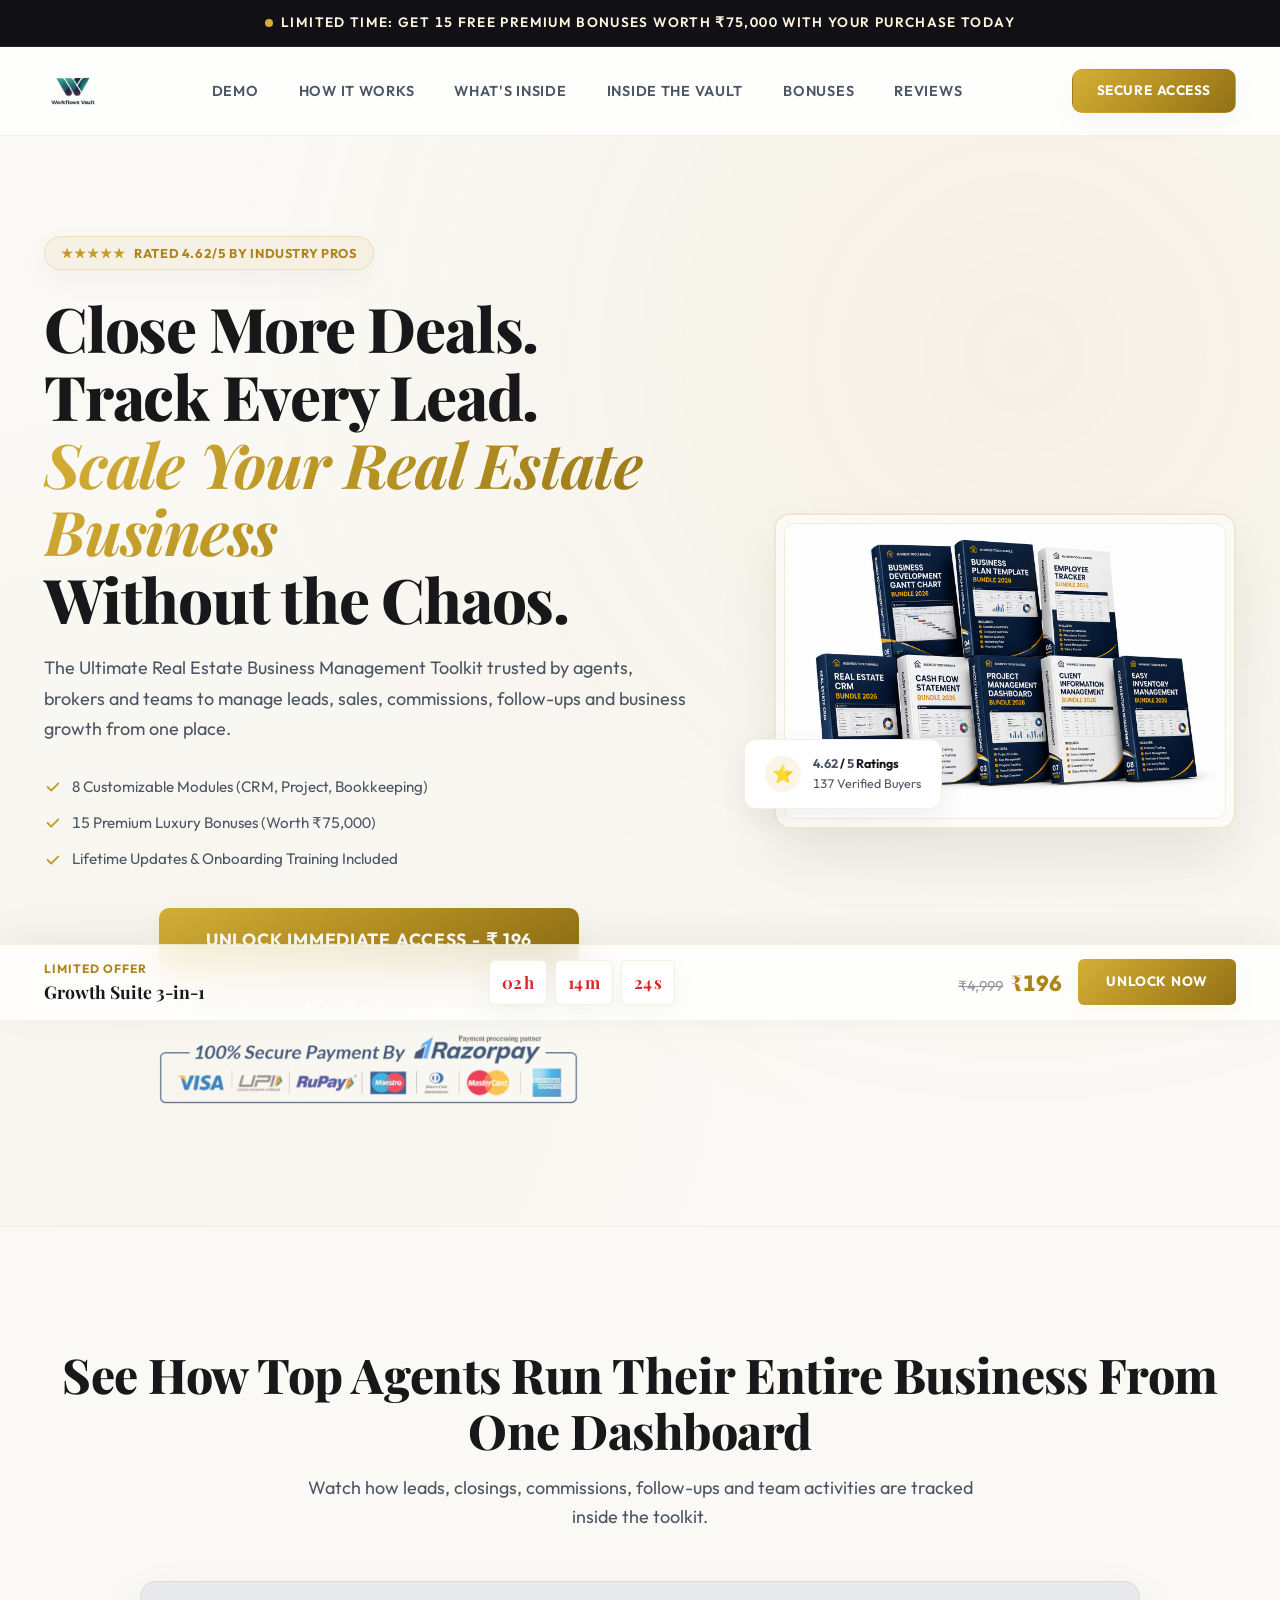
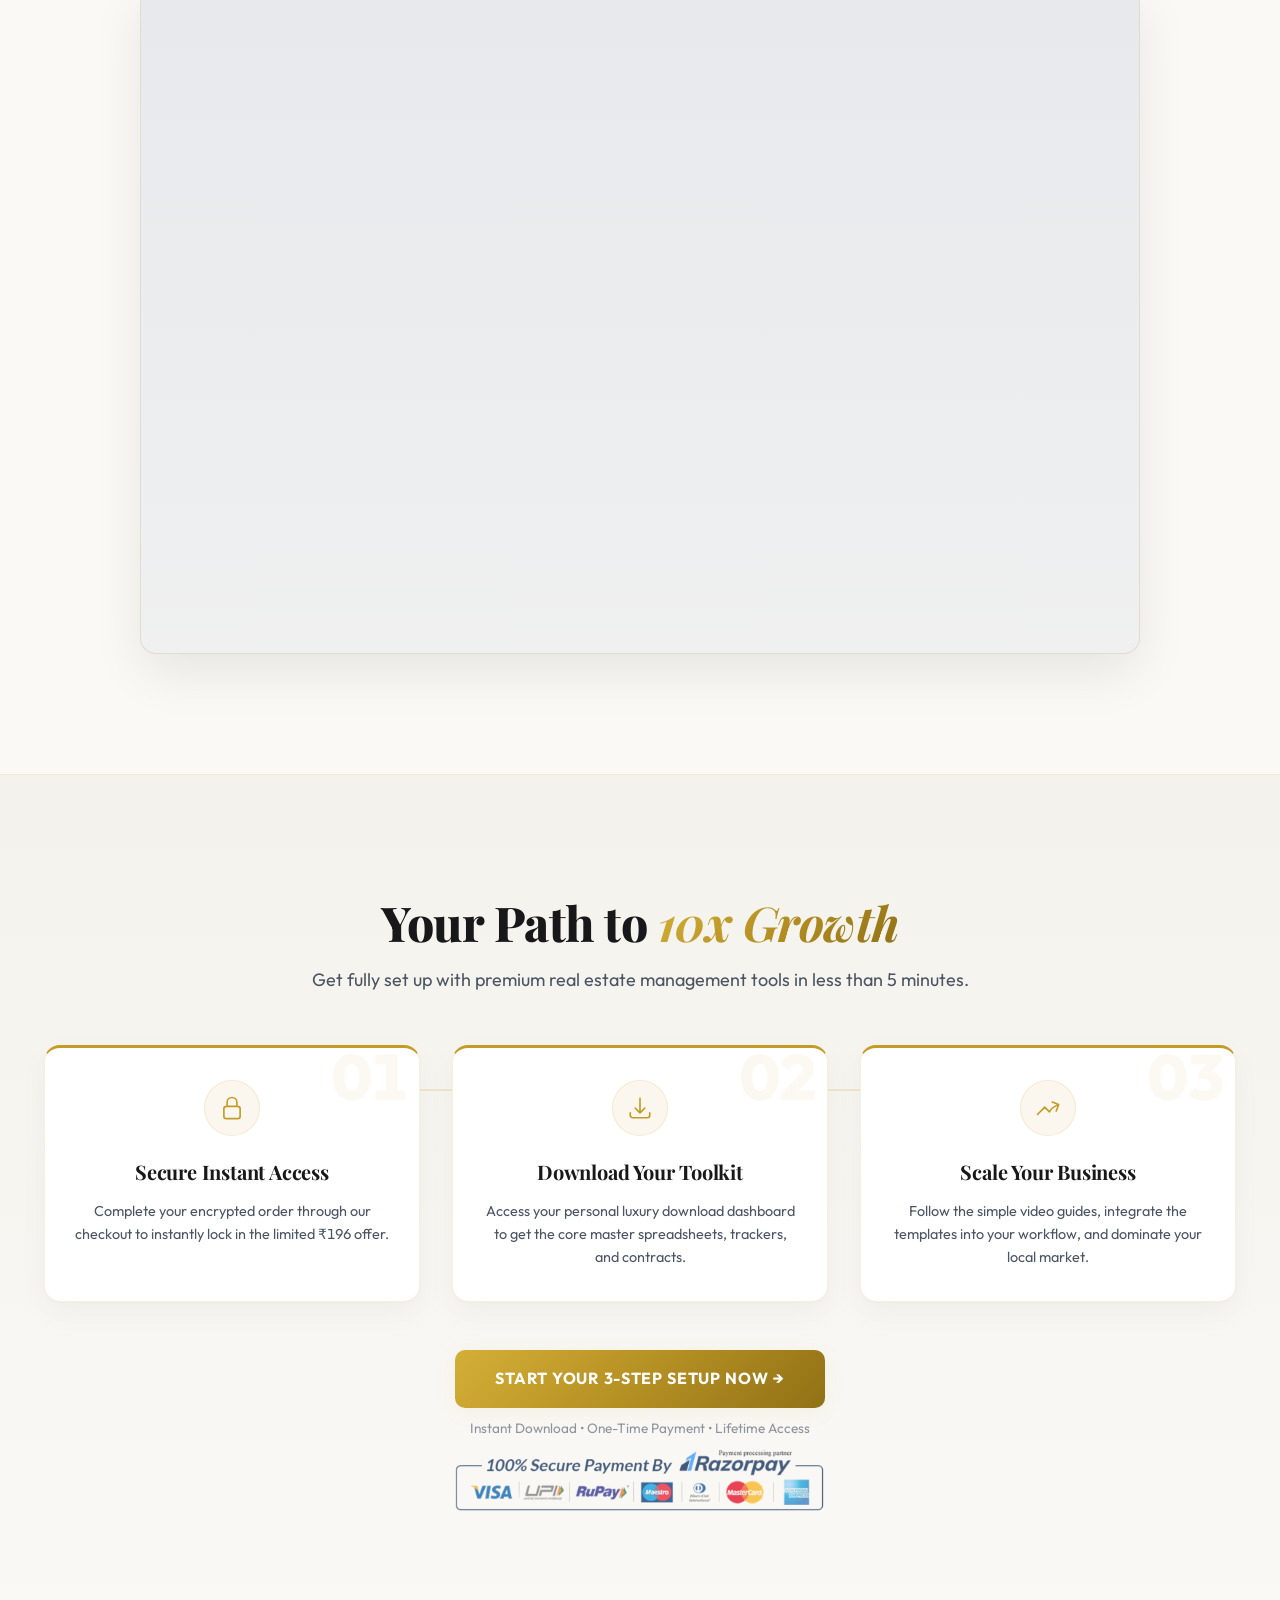
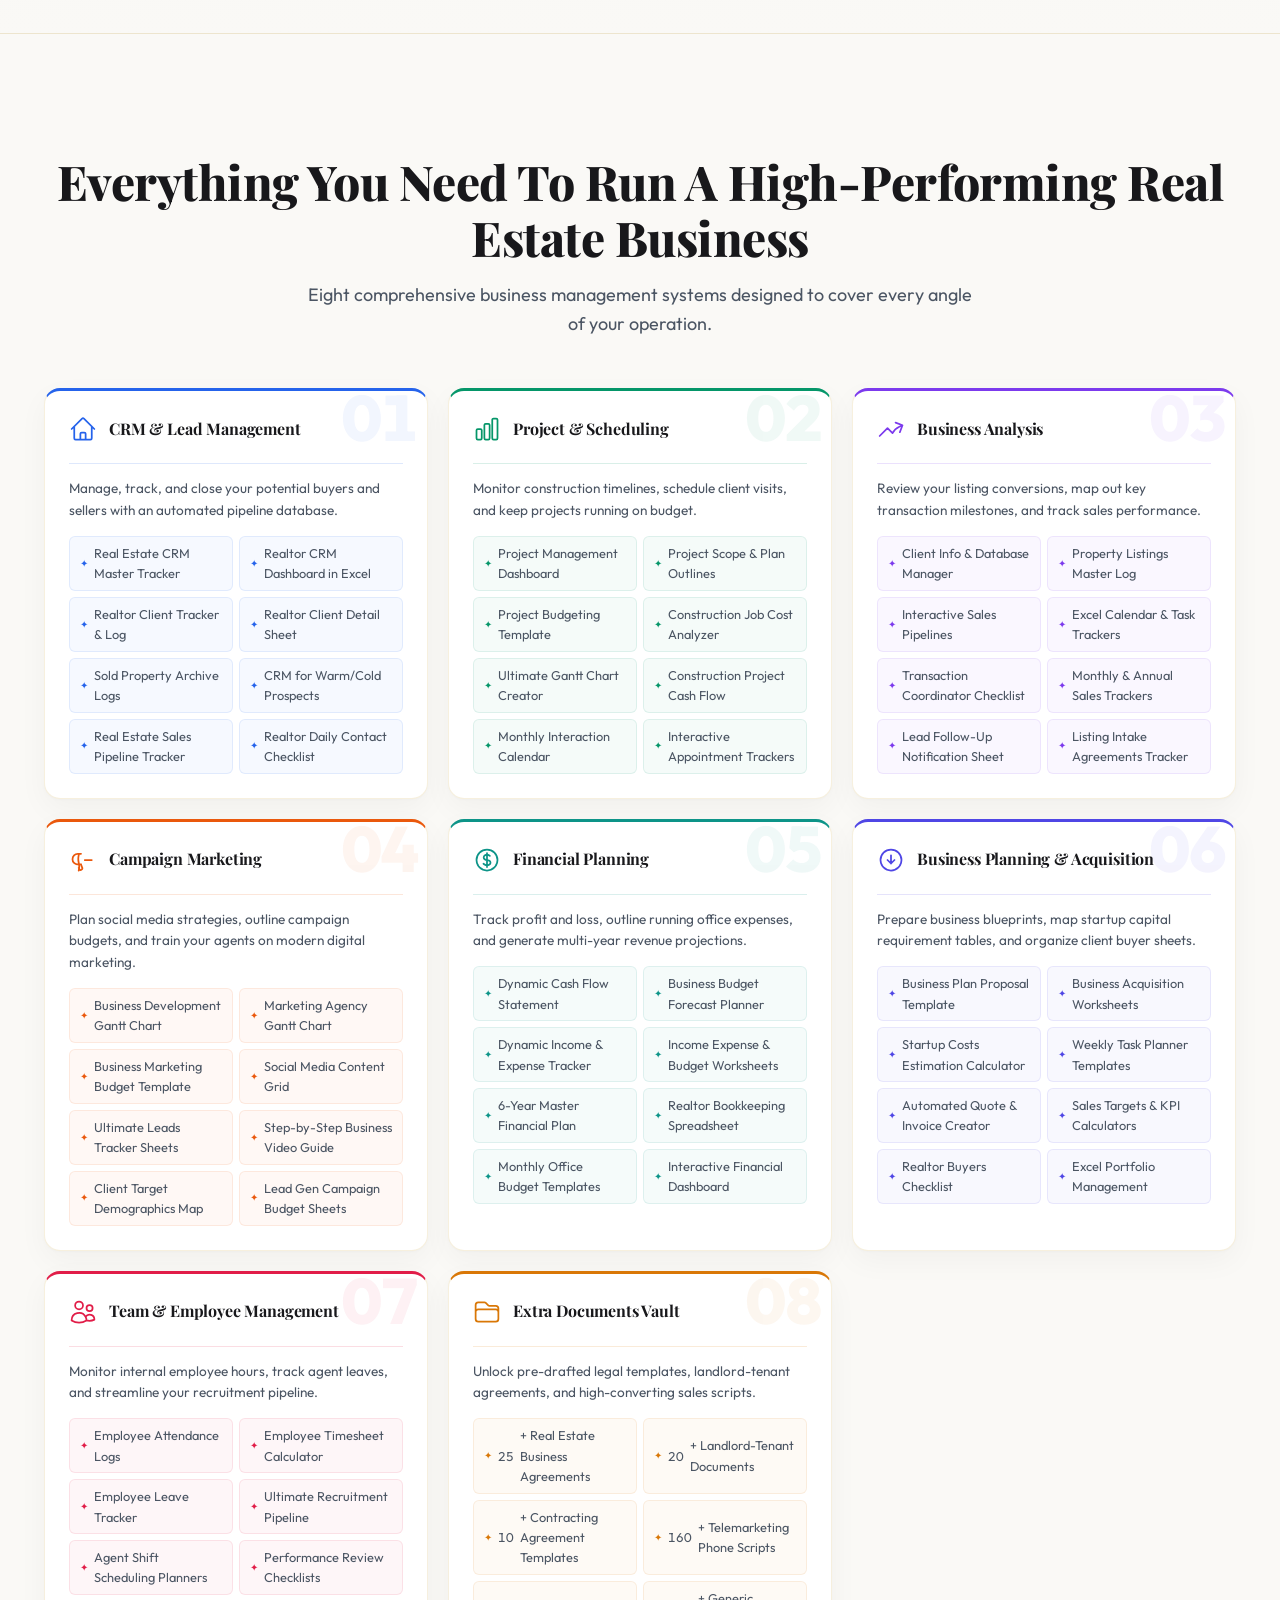
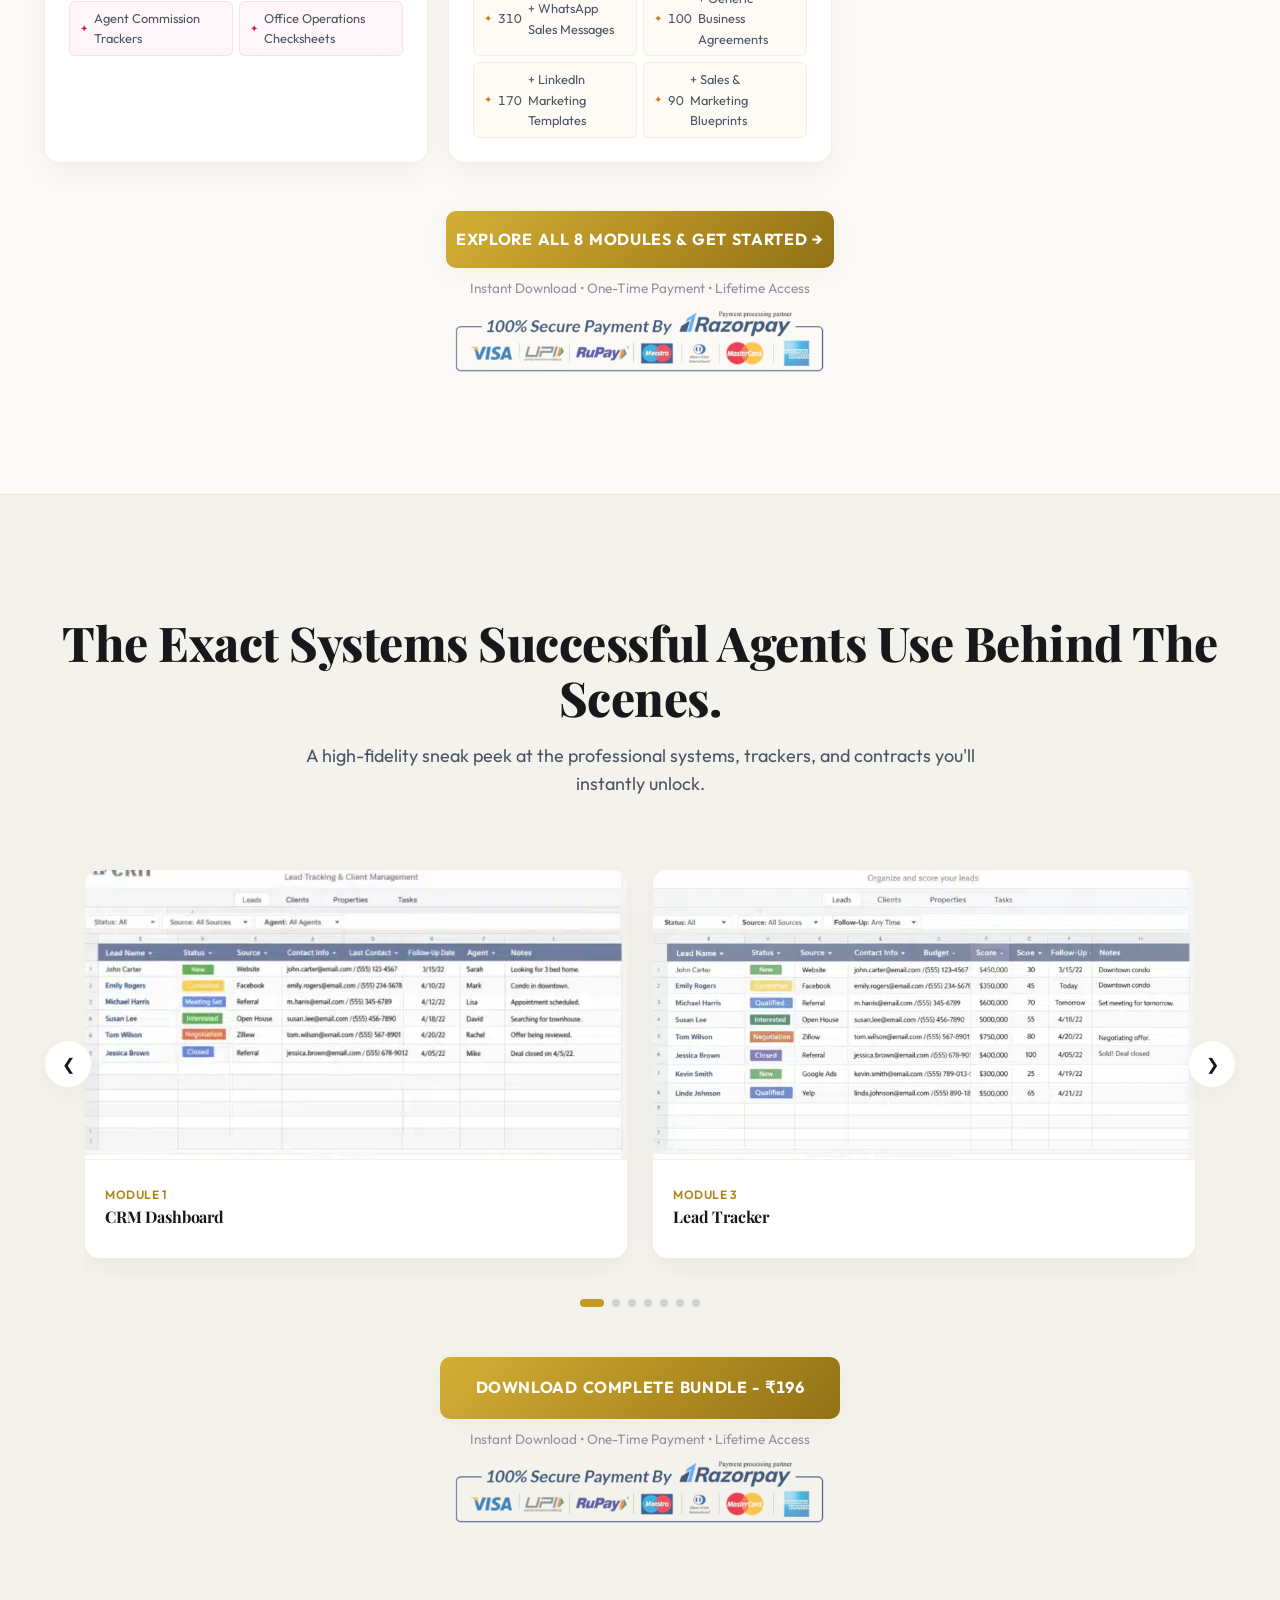
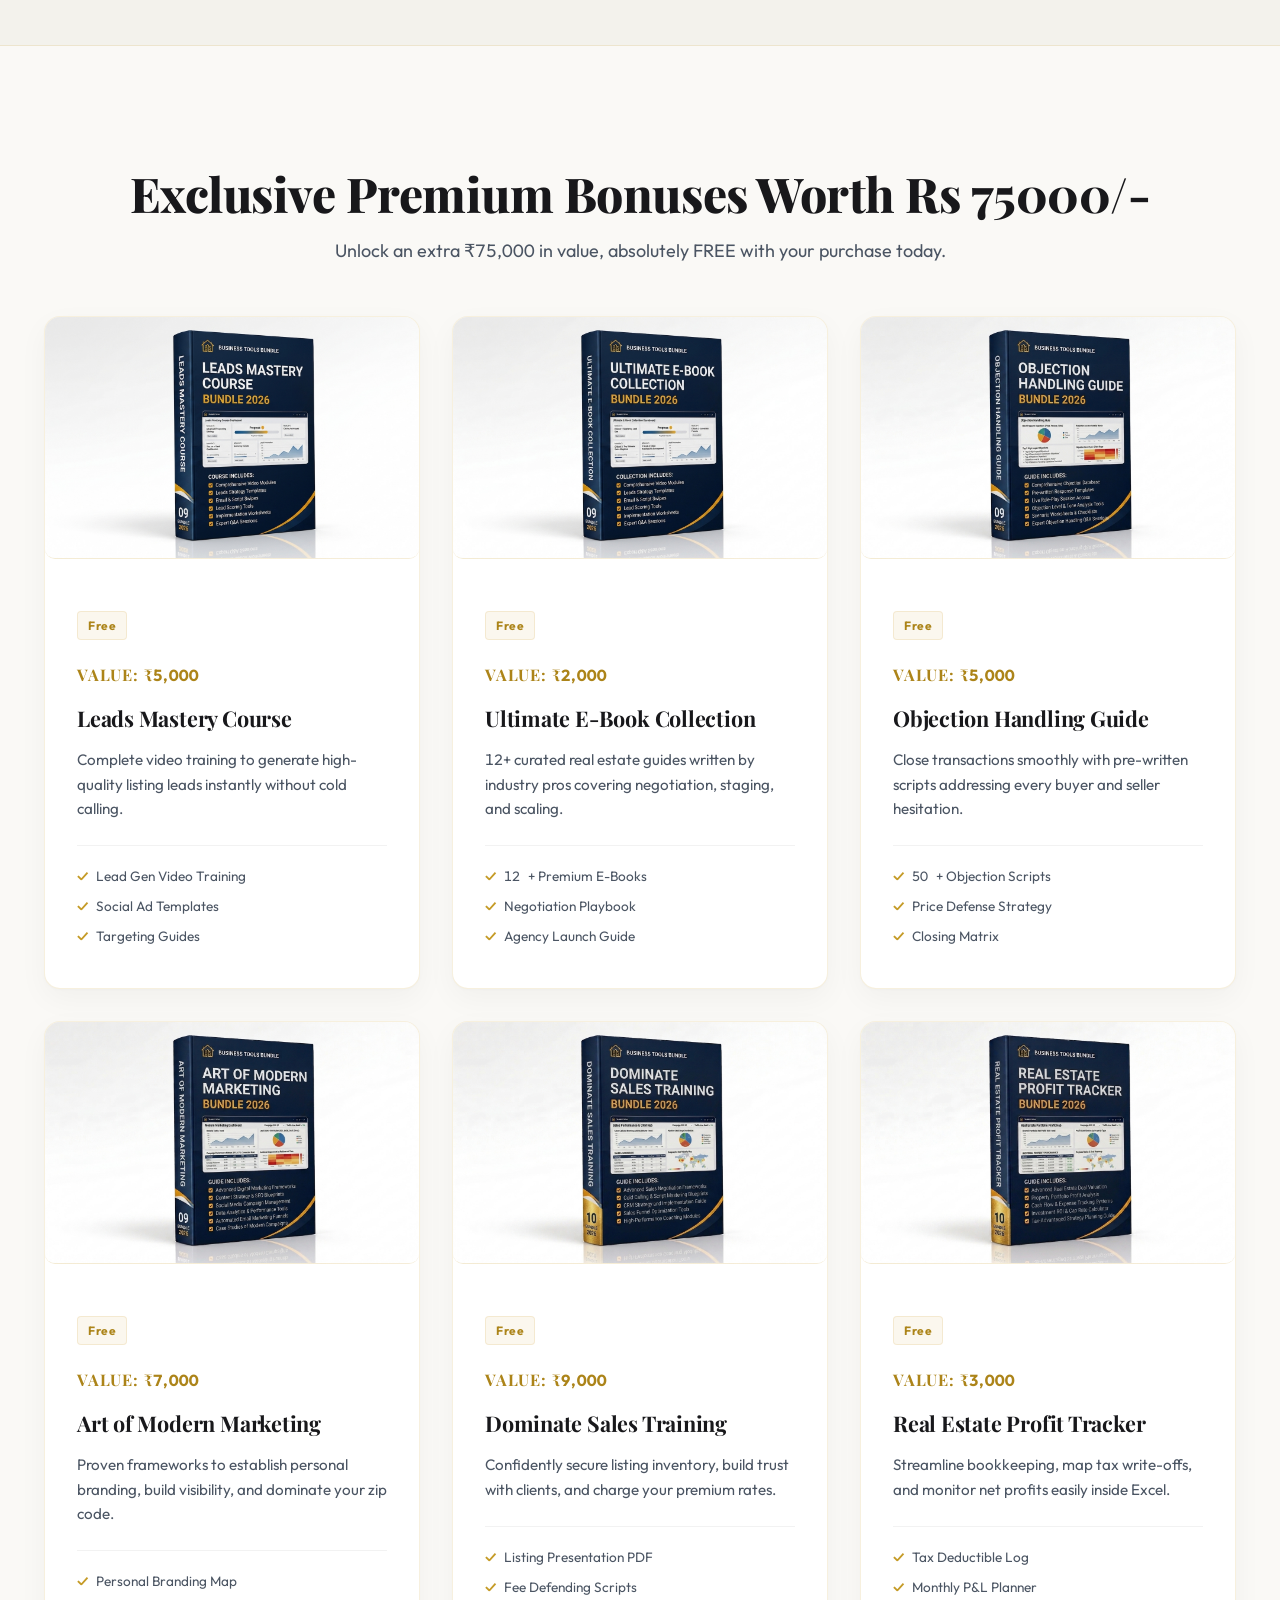
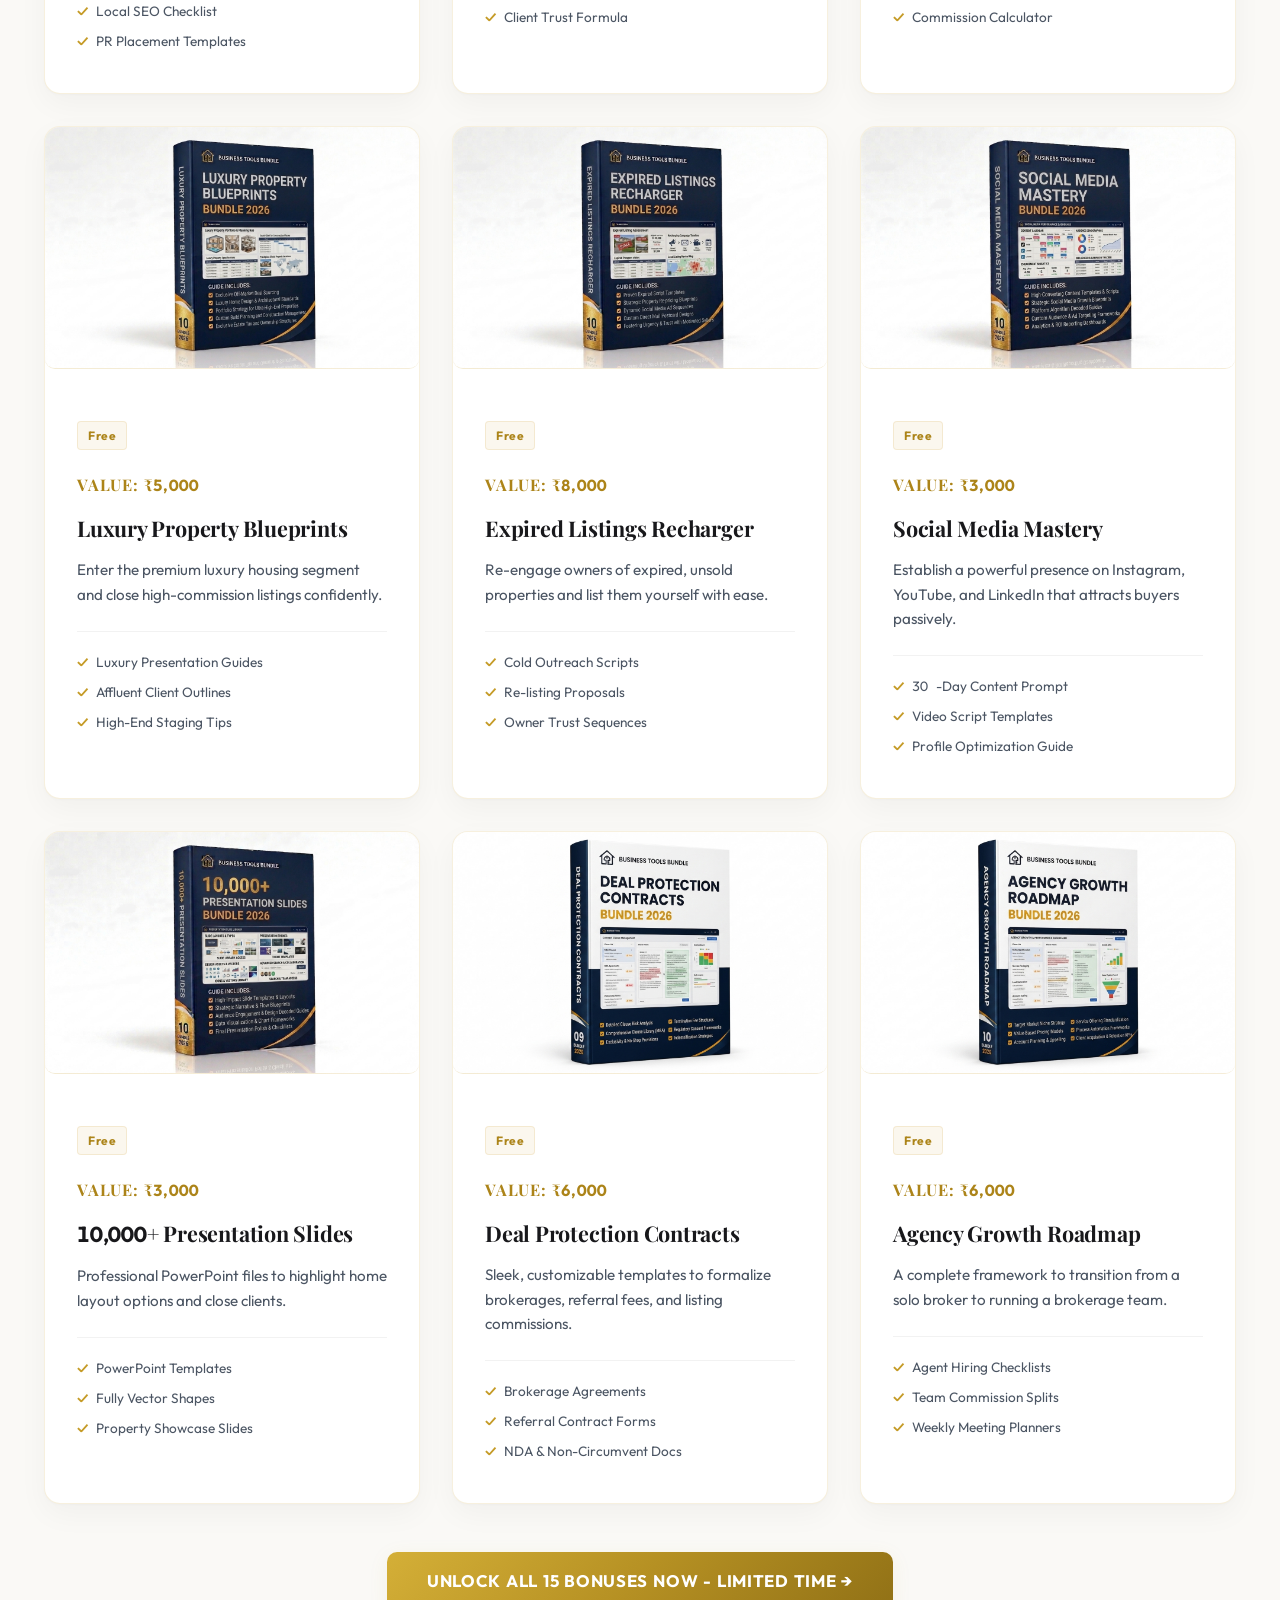
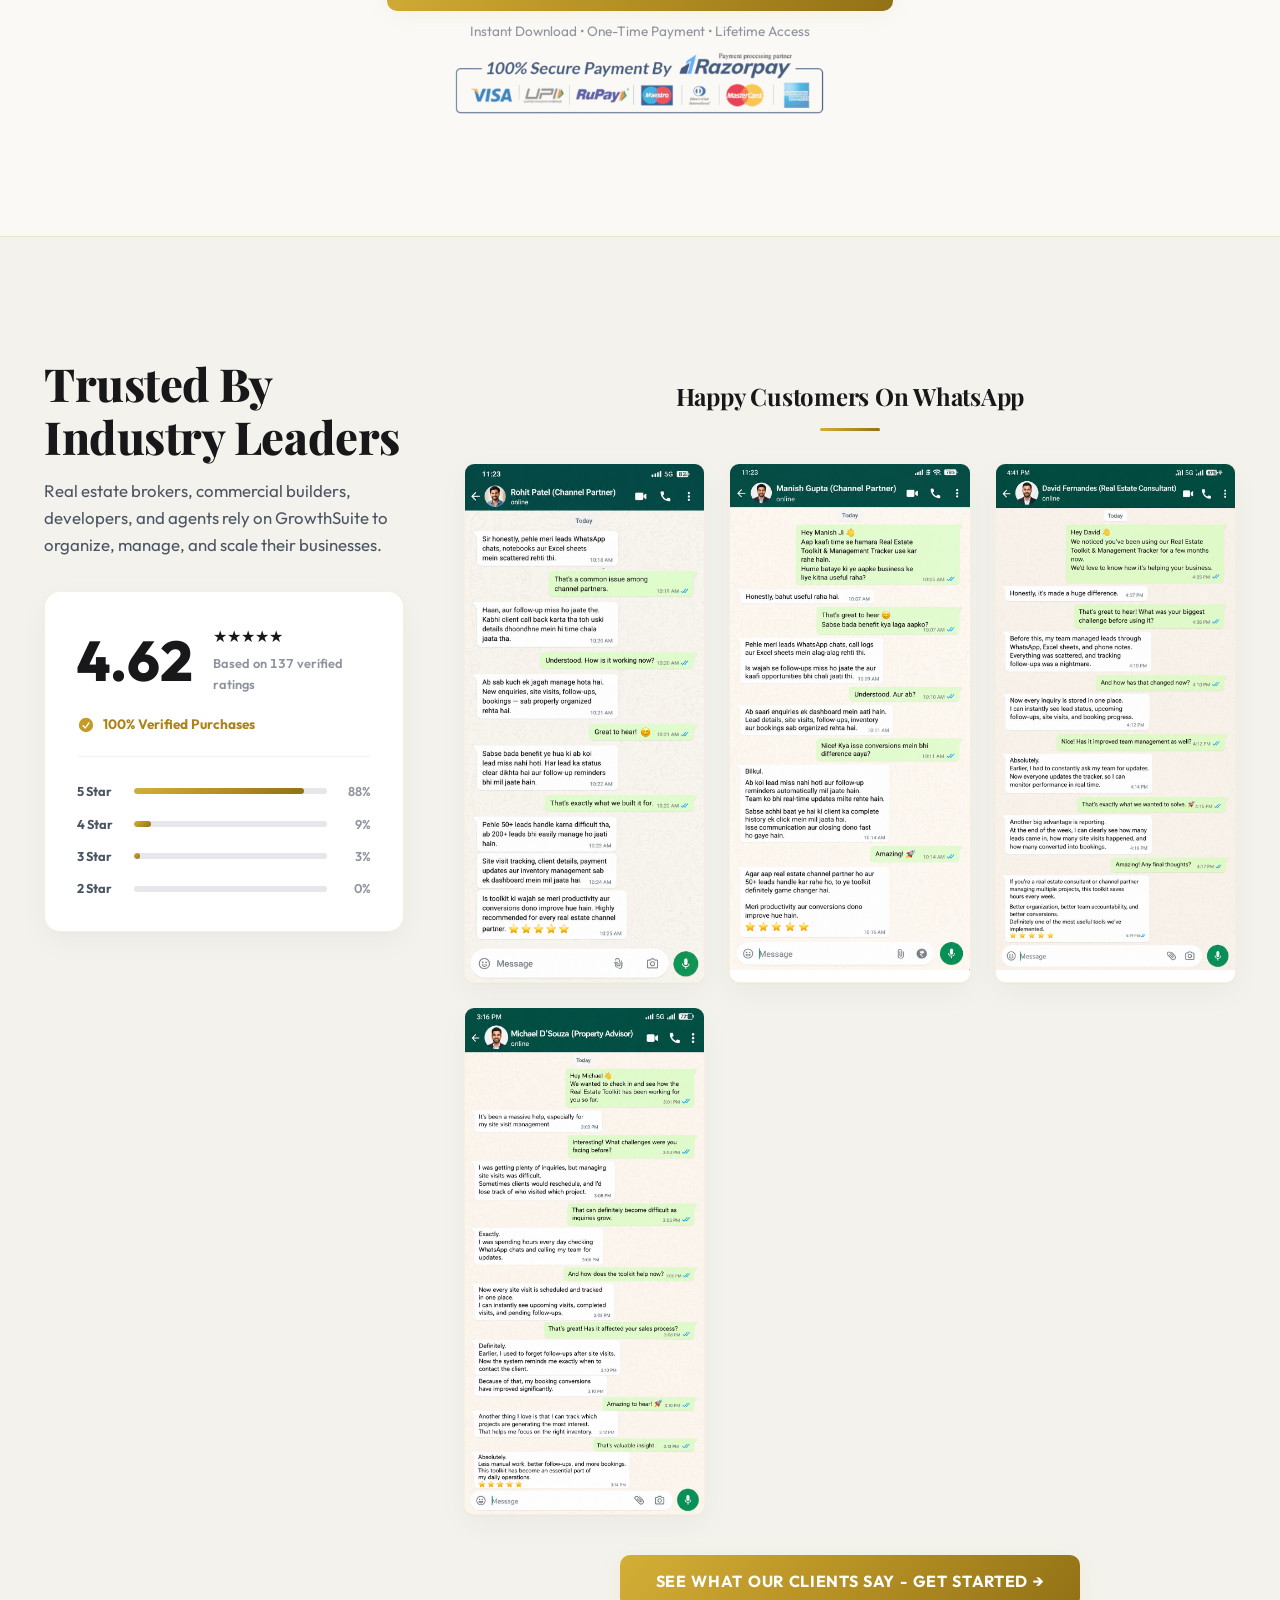
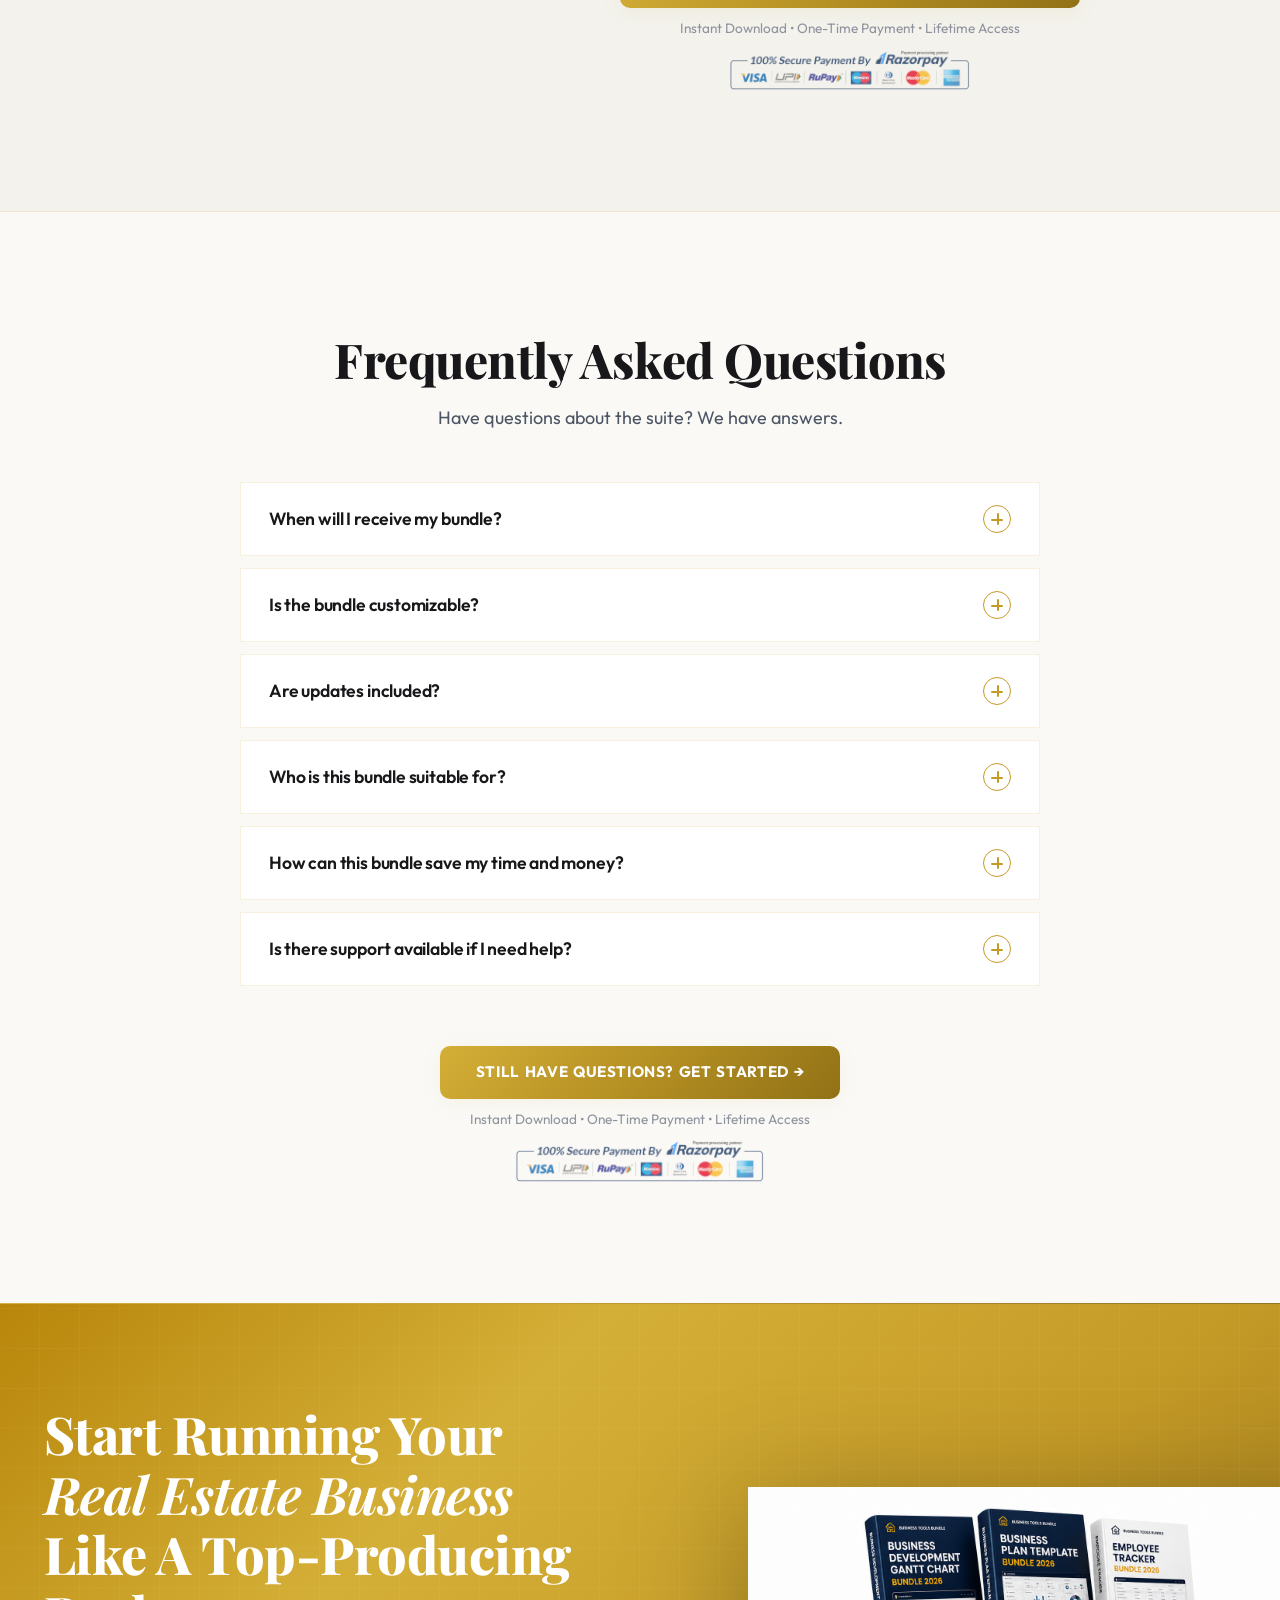
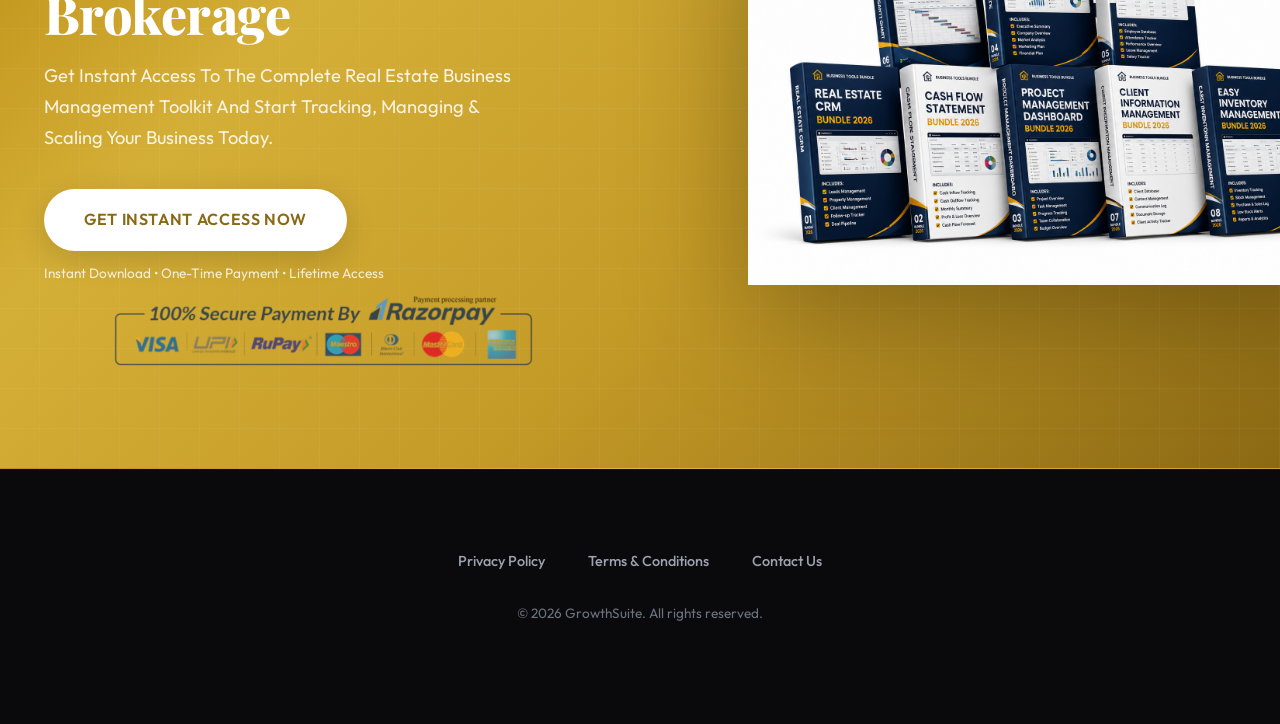
==== commit 32964302: "chnages done" ====
--- a/index.html
+++ b/index.html
@@ -708,6 +708,7 @@
     <!-- Reviews Section -->
     <section id="reviews" class="reviews-section reveal">
         <div class="container reviews-layout">
+            
             <!-- Left Panel: Rating Spotlight -->
             <div class="reviews-spotlight">
                 <div class="spotlight-sticky">
@@ -756,115 +757,7 @@
                 </div>
             </div>
             
-            <!-- Right Panel: Slider of Cards -->
             <div class="reviews-content">
-                <div class="reviews-slider-wrapper">
-                    <button class="slider-arrow prev reviews-arrow-prev" onclick="moveReviewsSlider(-1)">&#10094;</button>
-                    <div class="reviews-slider-track-container">
-                        <div class="reviews-slider-track" id="reviews-slider-track">
-                            <!-- Review 1 -->
-                            <div class="review-card">
-                                <div class="card-quote-bg">“</div>
-                                <div class="review-card-header">
-                                    <div class="stars">★★★★★</div>
-                                    <span class="verified-buyer-tag">Verified Buyer</span>
-                                </div>
-                                <p class="review-text">"The Real Estate Bundle is incredible! It’s helped me stay organized, save time, and deliver high-quality materials to my clients. My workflow is smoother, and my client satisfaction has skyrocketed."</p>
-                                <div class="reviewer-profile">
-                                    <img src="assets/reviewer-sameer.webp" alt="Sameer Deshmukh" class="reviewer-avatar">
-                                    <div class="reviewer-info">
-                                        <div class="reviewer-name">Sameer Deshmukh</div>
-                                        <div class="reviewer-title">Commercial Advisor</div>
-                                    </div>
-                                </div>
-                            </div>
-                            <!-- Review 2 -->
-                            <div class="review-card">
-                                <div class="card-quote-bg">“</div>
-                                <div class="review-card-header">
-                                    <div class="stars">★★★★★</div>
-                                    <span class="verified-buyer-tag">Verified Buyer</span>
-                                </div>
-                                <p class="review-text">"I can’t thank the creators enough. Every aspect of this bundle is designed to make the life of a real estate professional easier. The marketing tools have helped me attract more clients."</p>
-                                <div class="reviewer-profile">
-                                    <img src="assets/reviewer-neha.webp" alt="Neha Gupta" class="reviewer-avatar">
-                                    <div class="reviewer-info">
-                                        <div class="reviewer-name">Neha Gupta</div>
-                                        <div class="reviewer-title">Marketing Specialist</div>
-                                    </div>
-                                </div>
-                            </div>
-                            <!-- Review 3 -->
-                            <div class="review-card">
-                                <div class="card-quote-bg">“</div>
-                                <div class="review-card-header">
-                                    <div class="stars">★★★★★</div>
-                                    <span class="verified-buyer-tag">Verified Buyer</span>
-                                </div>
-                                <p class="review-text">"This bundle exceeded my expectations! The marketing tools have made my listings stand out, and the documents have streamlined my client interactions. It’s a comprehensive solution."</p>
-                                <div class="reviewer-profile">
-                                    <img src="assets/reviewer-kavita.webp" alt="Kavita Nair" class="reviewer-avatar">
-                                    <div class="reviewer-info">
-                                        <div class="reviewer-name">Kavita Nair</div>
-                                        <div class="reviewer-title">Sales Agent</div>
-                                    </div>
-                                </div>
-                            </div>
-                            <!-- Review 4 -->
-                            <div class="review-card">
-                                <div class="card-quote-bg">“</div>
-                                <div class="review-card-header">
-                                    <div class="stars">★★★★★</div>
-                                    <span class="verified-buyer-tag">Verified Buyer</span>
-                                </div>
-                                <p class="review-text">"After 10 years in the industry, I can confidently say that the Real Estate Bundle is one of the best investments I've made. The templates are easy to use, professional, and close deals faster."</p>
-                                <div class="reviewer-profile">
-                                    <img src="assets/reviewer-ramesh.webp" alt="Ramesh Iyer" class="reviewer-avatar">
-                                    <div class="reviewer-info">
-                                        <div class="reviewer-name">Ramesh Iyer</div>
-                                        <div class="reviewer-title">Builder & Developer</div>
-                                    </div>
-                                </div>
-                            </div>
-                            <!-- Review 5 -->
-                            <div class="review-card">
-                                <div class="card-quote-bg">“</div>
-                                <div class="review-card-header">
-                                    <div class="stars">★★★★★</div>
-                                    <span class="verified-buyer-tag">Verified Buyer</span>
-                                </div>
-                                <p class="review-text">"I was struggling with creating impactful marketing materials, but this bundle solved all my problems. The presentations look polished, and I've seen a noticeable boost in inquiries."</p>
-                                <div class="reviewer-profile">
-                                    <img src="assets/reviewer-priya.webp" alt="Priya Sharma" class="reviewer-avatar">
-                                    <div class="reviewer-info">
-                                        <div class="reviewer-name">Priya Sharma</div>
-                                        <div class="reviewer-title">Property Manager</div>
-                                    </div>
-                                </div>
-                            </div>
-                            <!-- Review 6 -->
-                            <div class="review-card">
-                                <div class="card-quote-bg">“</div>
-                                <div class="review-card-header">
-                                    <div class="stars">★★★★★</div>
-                                    <span class="verified-buyer-tag">Verified Buyer</span>
-                                </div>
-                                <p class="review-text">"The Real Estate Bundle has completely transformed the way I manage my business. From saving hours of work with ready-made templates to impressing clients, this bundle is a game-changer!"</p>
-                                <div class="reviewer-profile">
-                                    <img src="assets/reviewer-arjun.webp" alt="Arjun Mehta" class="reviewer-avatar">
-                                    <div class="reviewer-info">
-                                        <div class="reviewer-name">Arjun Mehta</div>
-                                        <div class="reviewer-title">Consultant</div>
-                                    </div>
-                                </div>
-                            </div>
-                        </div>
-                    </div>
-                    <button class="slider-arrow next reviews-arrow-next" onclick="moveReviewsSlider(1)">&#10095;</button>
-                </div>
-                <!-- Pagination Dots -->
-                <div class="slider-dots reviews-slider-dots" id="reviews-slider-dots"></div>
-                
                 <!-- WhatsApp Chat Screenshots -->
                 <div class="whatsapp-gallery reveal">
                     <h3 class="whatsapp-gallery-title">Happy Customers On WhatsApp</h3>
@@ -1119,62 +1012,7 @@
         renderDots();
         updateSlider();
 
-        // Reviews Slider
-        let reviewIndex = 0;
-        const reviewTrack = document.getElementById('reviews-slider-track');
-        const reviewItems = reviewTrack.querySelectorAll('.review-card');
-        const reviewDotsContainer = document.getElementById('reviews-slider-dots');
-
-        function getReviewVisibleCount() {
-            return window.innerWidth <= 768 ? 1 : 2;
-        }
-
-        function getReviewMaxIndex() {
-            return Math.max(0, reviewItems.length - getReviewVisibleCount());
-        }
-
-        function renderReviewDots() {
-            reviewDotsContainer.innerHTML = '';
-            const maxIdx = getReviewMaxIndex() + 1;
-            for (let i = 0; i < maxIdx; i++) {
-                const dot = document.createElement('span');
-                dot.className = 'dot' + (i === reviewIndex ? ' active' : '');
-                dot.onclick = () => { reviewIndex = i; updateReviewSlider(); };
-                reviewDotsContainer.appendChild(dot);
-            }
-        }
-
-        function updateReviewSlider() {
-            const visible = getReviewVisibleCount();
-            const maxIdx = getReviewMaxIndex();
-            if (reviewIndex > maxIdx) reviewIndex = maxIdx;
-            if (reviewIndex < 0) reviewIndex = 0;
-            const item = reviewItems[0];
-            const gap = 24;
-            const itemWidth = item.getBoundingClientRect().width;
-            const offset = reviewIndex * (itemWidth + gap);
-            reviewTrack.style.transform = `translateX(-${offset}px)`;
-            renderReviewDots();
-        }
-
-        function moveReviewsSlider(dir) {
-            reviewIndex += dir;
-            updateReviewSlider();
-        }
-
-        const reviewContainer = document.querySelector('.reviews-slider-track-container');
-        reviewContainer.addEventListener('touchstart', e => { touchStartX = e.changedTouches[0].screenX; }, { passive: true });
-        reviewContainer.addEventListener('touchend', e => {
-            touchEndX = e.changedTouches[0].screenX;
-            const diff = touchStartX - touchEndX;
-            if (Math.abs(diff) > 50) {
-                moveReviewsSlider(diff > 0 ? 1 : -1);
-            }
-        }, { passive: true });
-
-        window.addEventListener('resize', updateReviewSlider);
-        renderReviewDots();
-        updateReviewSlider();
+
 
         // Navbar scroll effect
         const navbar = document.getElementById('navbar');
--- a/style.css
+++ b/style.css
@@ -1222,13 +1222,6 @@
         flex: 0 0 100%; /* 1 card at a time on mobile */
     }
     
-    /* Reviews Slider Responsiveness */
-    .review-card {
-        flex: 0 0 100%; /* 1 item per view on mobile */
-    }
-    .reviews-slider-wrapper {
-        padding: 0;
-    }
 }
 
 /* Bonuses Section */
@@ -1494,144 +1487,10 @@
     width: 100%;
 }
 
-.reviews-slider-wrapper {
-    position: relative;
-    width: 100%;
-    display: flex;
-    align-items: center;
-    padding: 0 40px; /* Space for absolute navigation arrows */
-}
-
-.reviews-slider-track-container {
-    width: 100%;
-    overflow: hidden;
-    padding: 20px 0; /* Prevents card shadow clipping */
-}
-
-.reviews-slider-track {
-    display: flex;
-    gap: 24px;
-    transition: transform 0.5s cubic-bezier(0.16, 1, 0.3, 1);
-    will-change: transform;
-}
-
-.review-card {
-    flex: 0 0 calc(50% - 12px); /* 2 items per view on desktop */
-    background: var(--bg-card);
-    border: 1px solid var(--border-glass);
-    border-radius: var(--radius-lg);
-    padding: 36px 30px;
-    display: flex;
-    flex-direction: column;
-    position: relative;
-    box-shadow: var(--shadow-soft);
-    transition: var(--transition-smooth);
-    overflow: hidden;
-}
-
-.review-card:hover {
-    transform: translateY(-4px);
-    box-shadow: var(--shadow-hover);
-    border-color: var(--accent-gold-light);
-}
-
-.card-quote-bg {
-    position: absolute;
-    top: -10px;
-    right: 20px;
-    font-size: 8rem;
-    font-family: var(--font-heading);
-    color: rgba(197, 155, 39, 0.04);
-    line-height: 1;
-    pointer-events: none;
-    user-select: none;
-    font-weight: 800;
-}
-
-.review-card-header {
-    display: flex;
-    justify-content: space-between;
-    align-items: center;
-    margin-bottom: 16px;
-}
-
-.review-card-header .stars {
-    margin-bottom: 0;
-}
-
-.verified-buyer-tag {
-    font-size: 0.72rem;
-    font-weight: 700;
-    color: var(--text-gold);
-    text-transform: uppercase;
-    letter-spacing: 0.05em;
-    background: rgba(197, 155, 39, 0.06);
-    padding: 3px 8px;
-    border-radius: 4px;
-    border: 1px solid rgba(197, 155, 39, 0.15);
-}
-
-.review-card p.review-text {
-    font-style: normal;
-    color: var(--text-secondary);
-    line-height: 1.65;
-    margin-bottom: 24px;
-    font-size: 0.925rem;
-    z-index: 1;
-}
-
-.reviewer-profile {
-    display: flex;
-    align-items: center;
-    gap: 16px;
-    margin-top: auto;
-    border-top: 1px solid rgba(0, 0, 0, 0.05);
-    padding-top: 16px;
-}
-
-.avatar-placeholder {
-    width: 48px;
-    height: 48px;
-    border-radius: 50%;
-    border: 1px solid var(--accent-gold-light);
-    display: flex;
-    align-items: center;
-    justify-content: center;
-    font-family: var(--font-heading);
-    font-weight: 700;
-    font-size: 1rem;
-    color: var(--text-gold);
-    background: linear-gradient(135deg, rgba(197, 155, 39, 0.1) 0%, rgba(255, 255, 255, 0.8) 100%);
-    flex-shrink: 0;
-}
-
-.reviewer-avatar {
-    width: 48px;
-    height: 48px;
-    border-radius: 50%;
-    border: 2px solid var(--accent-gold);
-    object-fit: cover;
-    flex-shrink: 0;
-}
-
-.reviewer-name {
-    font-family: var(--font-heading);
-    font-weight: 700;
-    font-size: 1rem;
-    color: var(--text-primary);
-    margin-bottom: 2px;
-}
-
-.reviewer-title {
-    font-size: 0.72rem;
-    color: var(--text-muted);
-    font-weight: 600;
-    text-transform: uppercase;
-    letter-spacing: 0.05em;
-}
+
 
 .whatsapp-gallery {
-    margin-top: 60px;
+    margin-top: 20px;
 }
 
 .whatsapp-gallery-title {
@@ -1707,9 +1566,6 @@
     }
     .slider-arrow {
         display: none;
-    }
-    .reviews-slider-wrapper {
-        padding: 0;
     }
 }
 
@@ -2494,22 +2350,6 @@
         flex: 0 0 100%;
     }
 
-    /* Reviews Slider */
-    .review-card {
-        flex: 0 0 100%;
-        padding: 24px 20px;
-    }
-    .reviews-slider-wrapper {
-        padding: 0;
-        max-width: 100%;
-    }
-    .reviews-slider-track-container {
-        overflow: hidden;
-    }
-    .reviews-slider-track {
-        gap: 16px;
-    }
-
     /* Bonuses */
     .bonus-grid {
         grid-template-columns: 1fr;
@@ -2648,9 +2488,6 @@
     }
     .reviews-section {
         padding: 50px 0;
-    }
-    .review-card {
-        padding: 24px 20px;
     }
     .timer-value {
         font-size: 1.75rem;
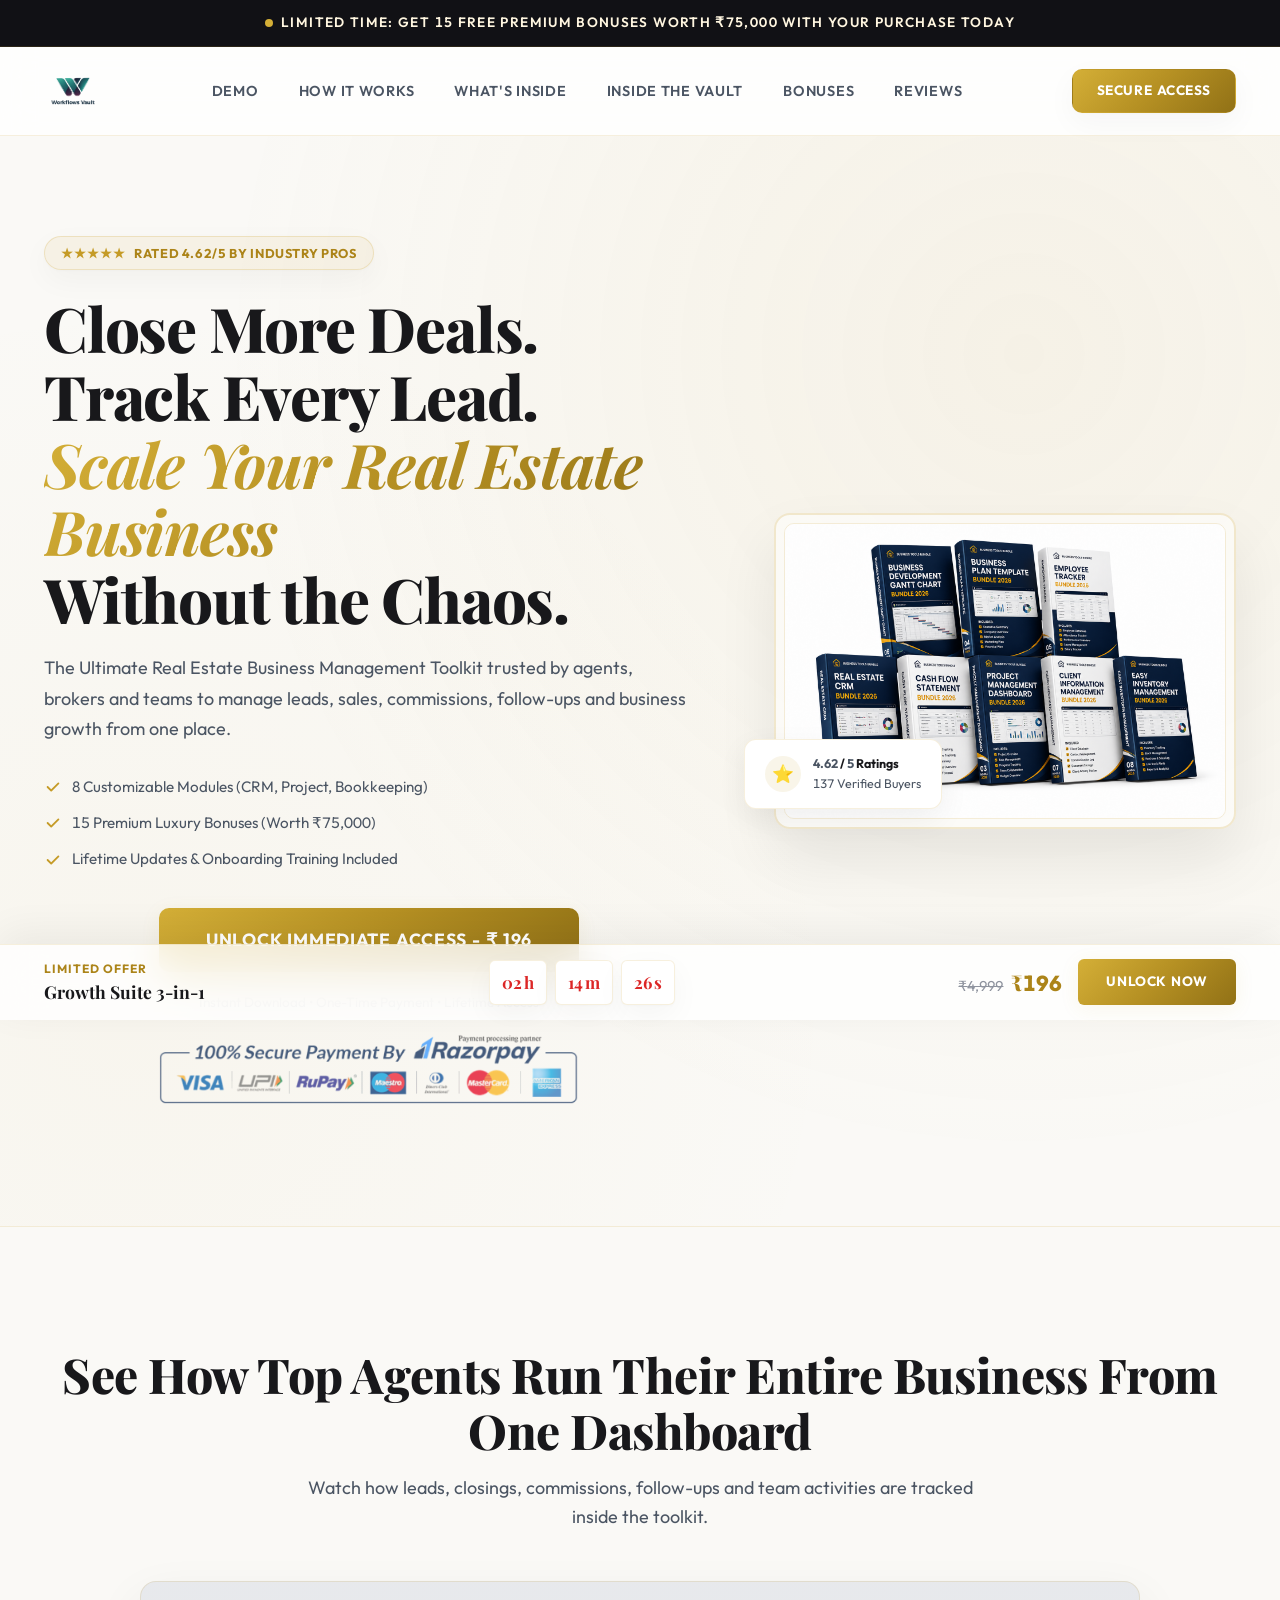
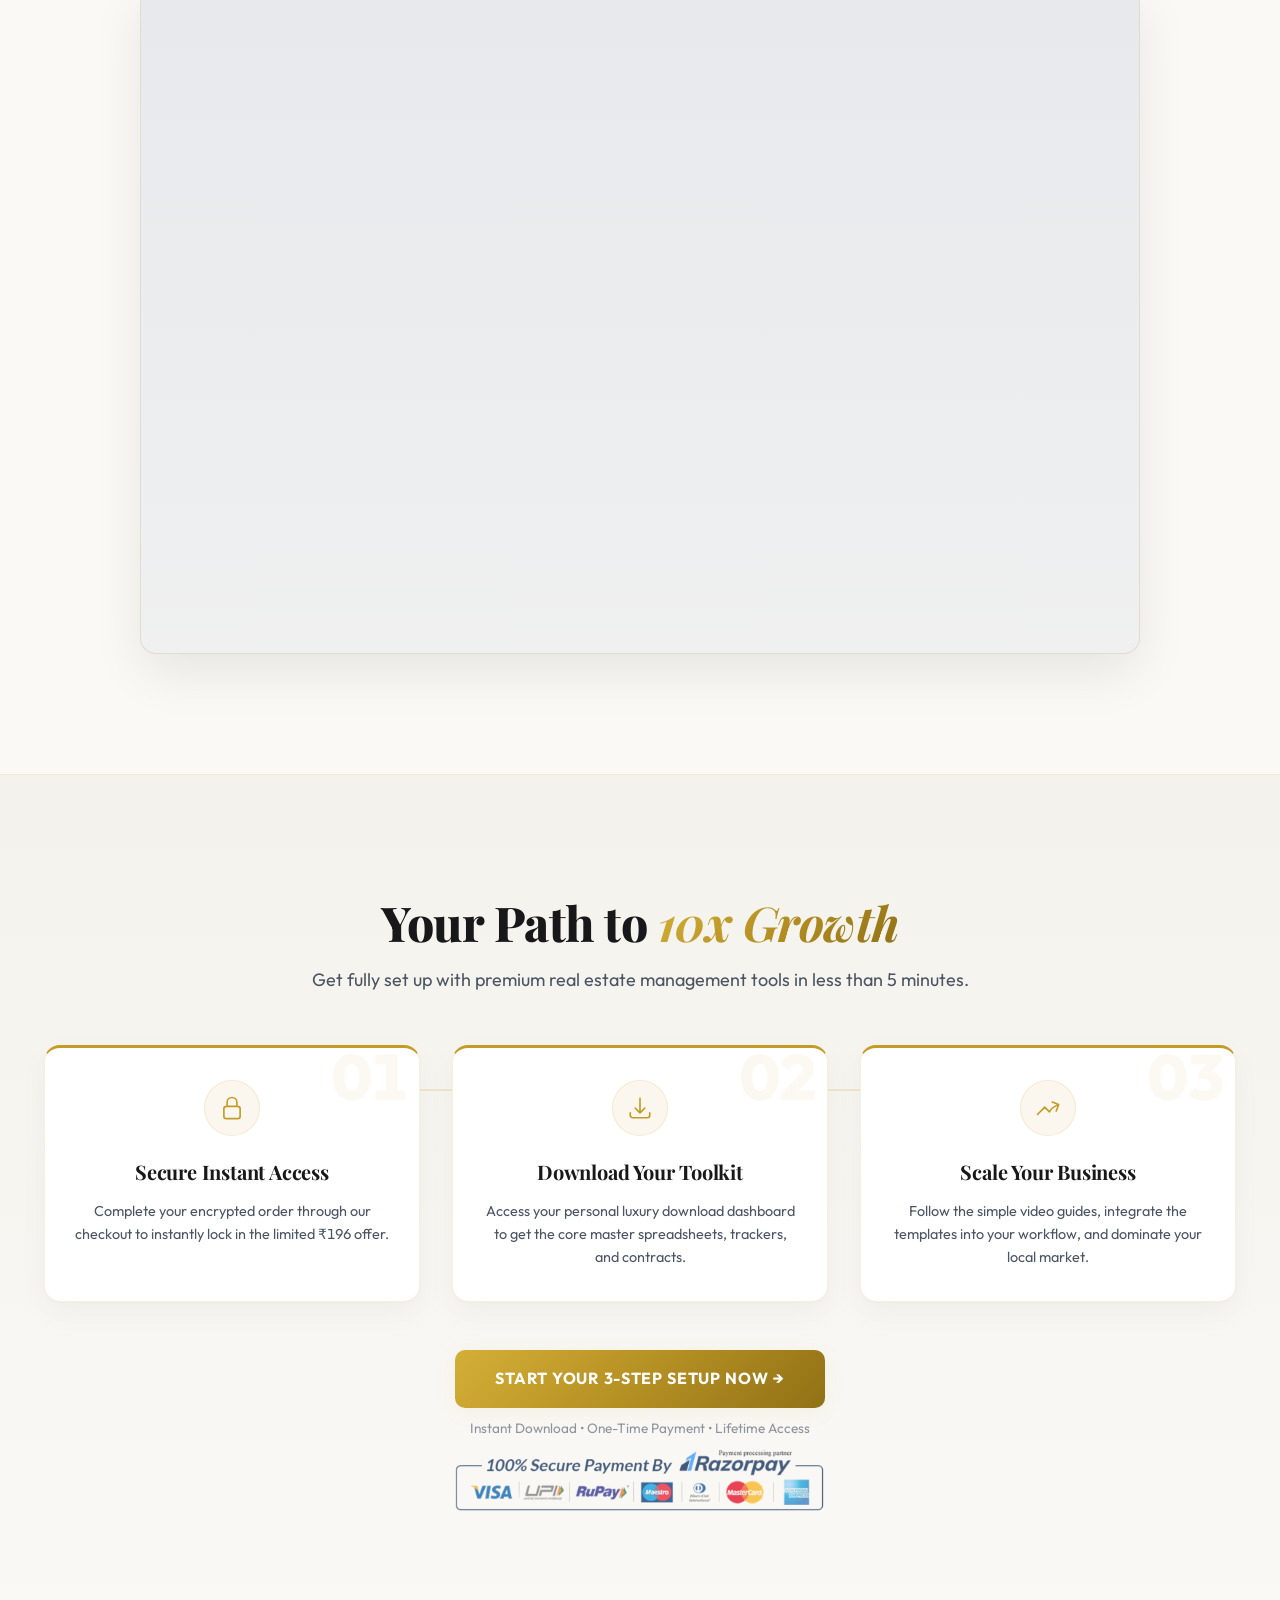
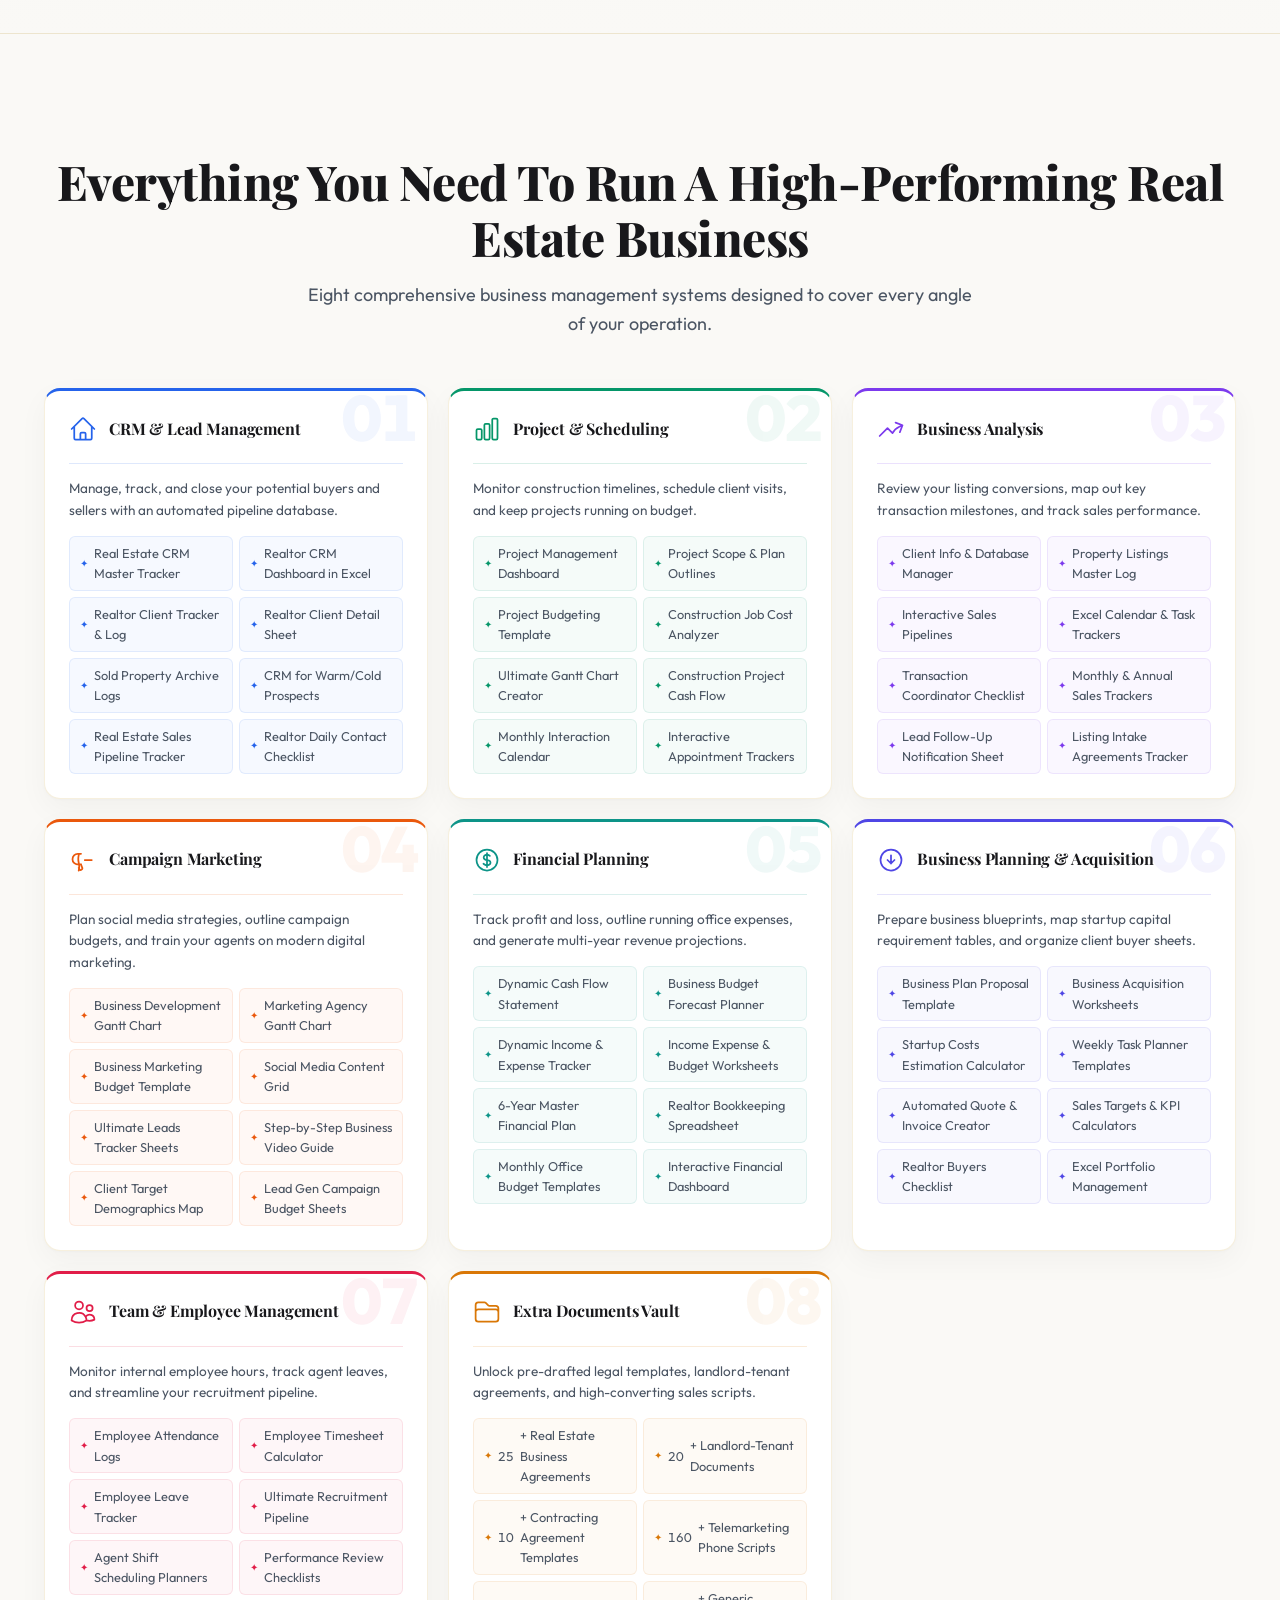
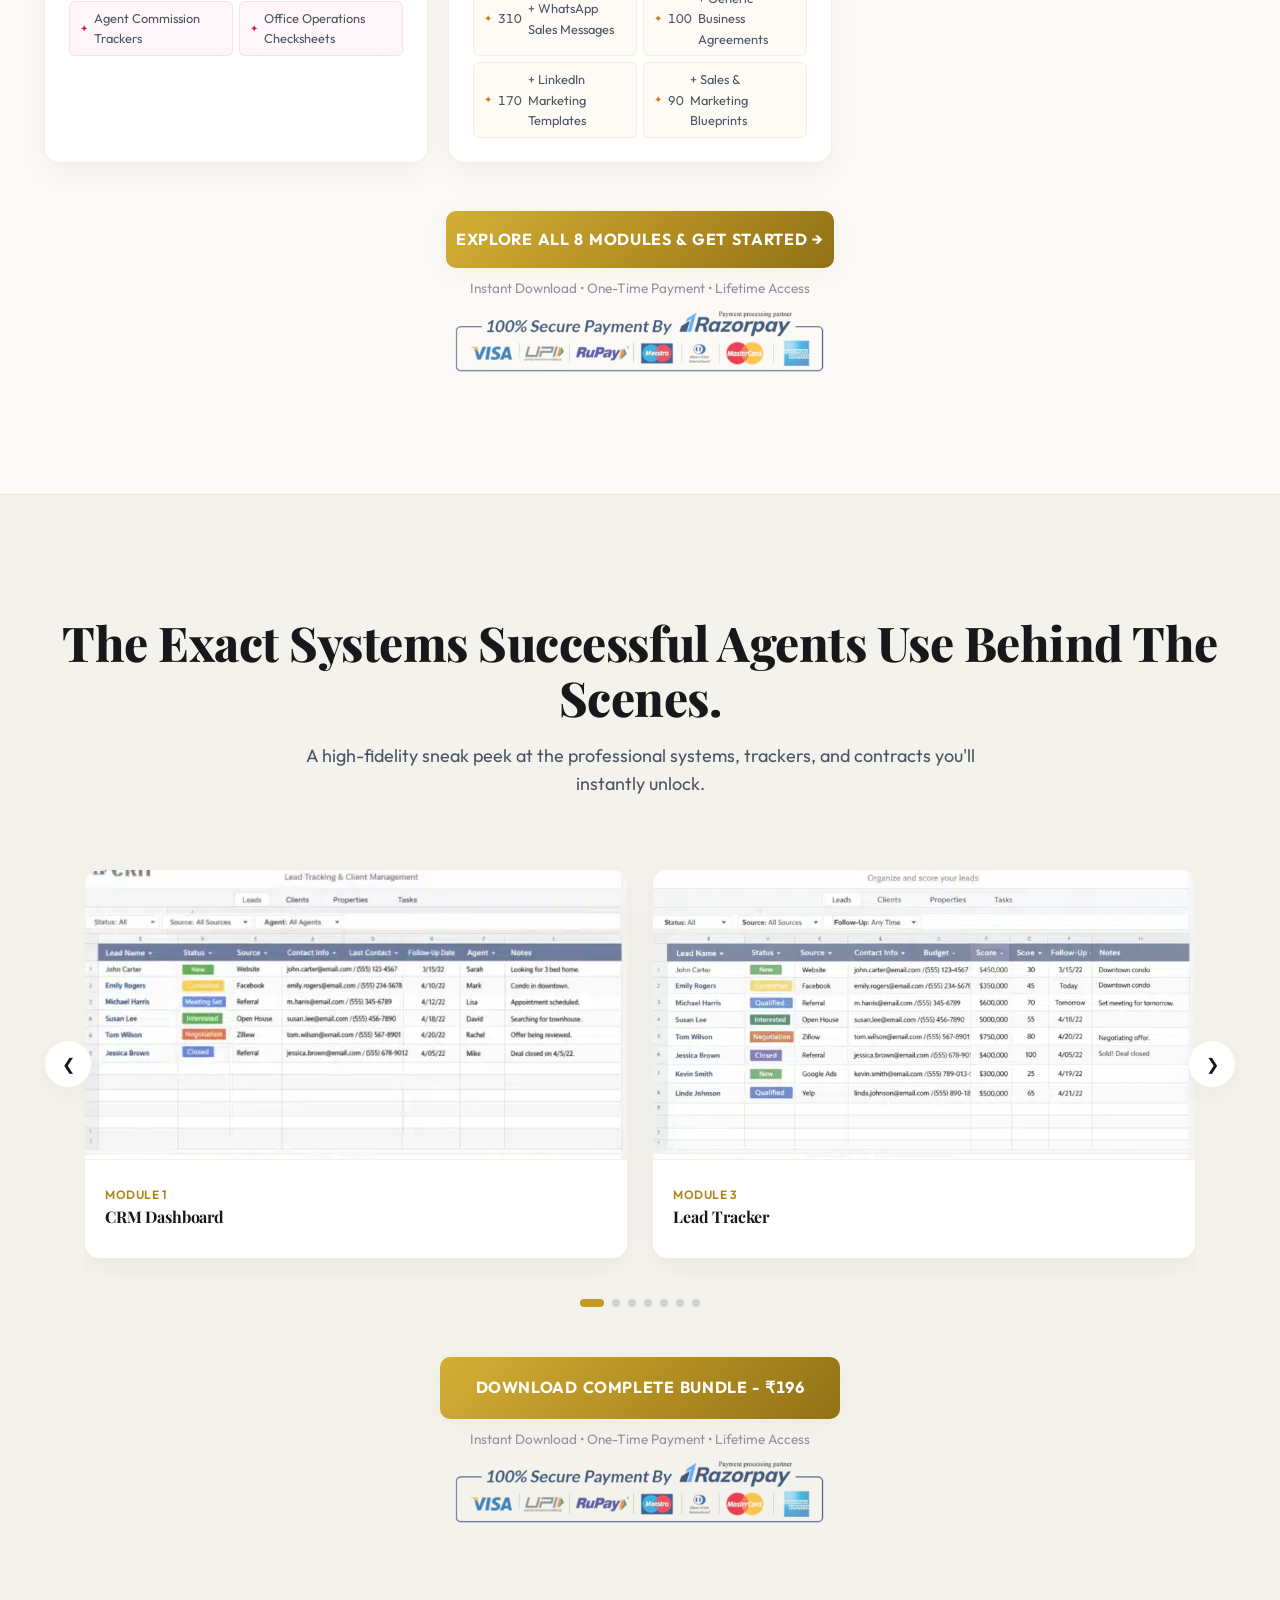
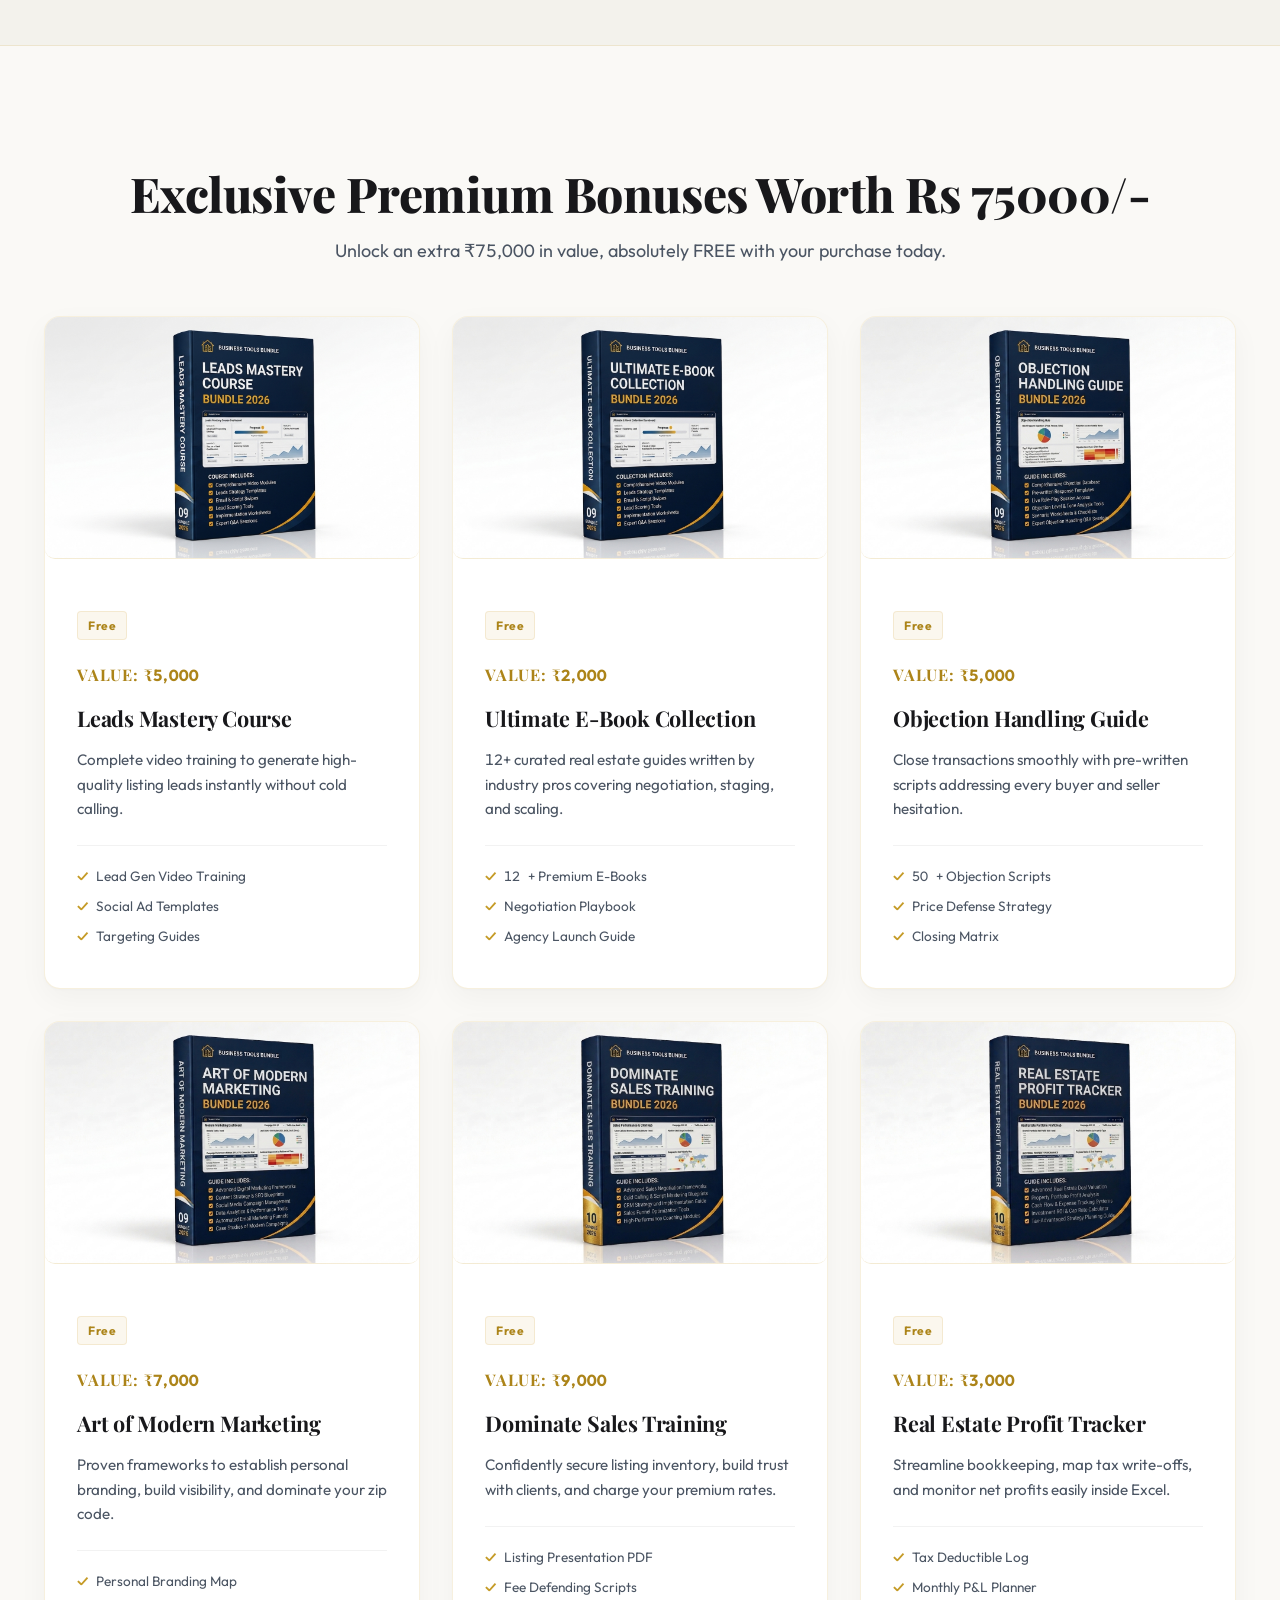
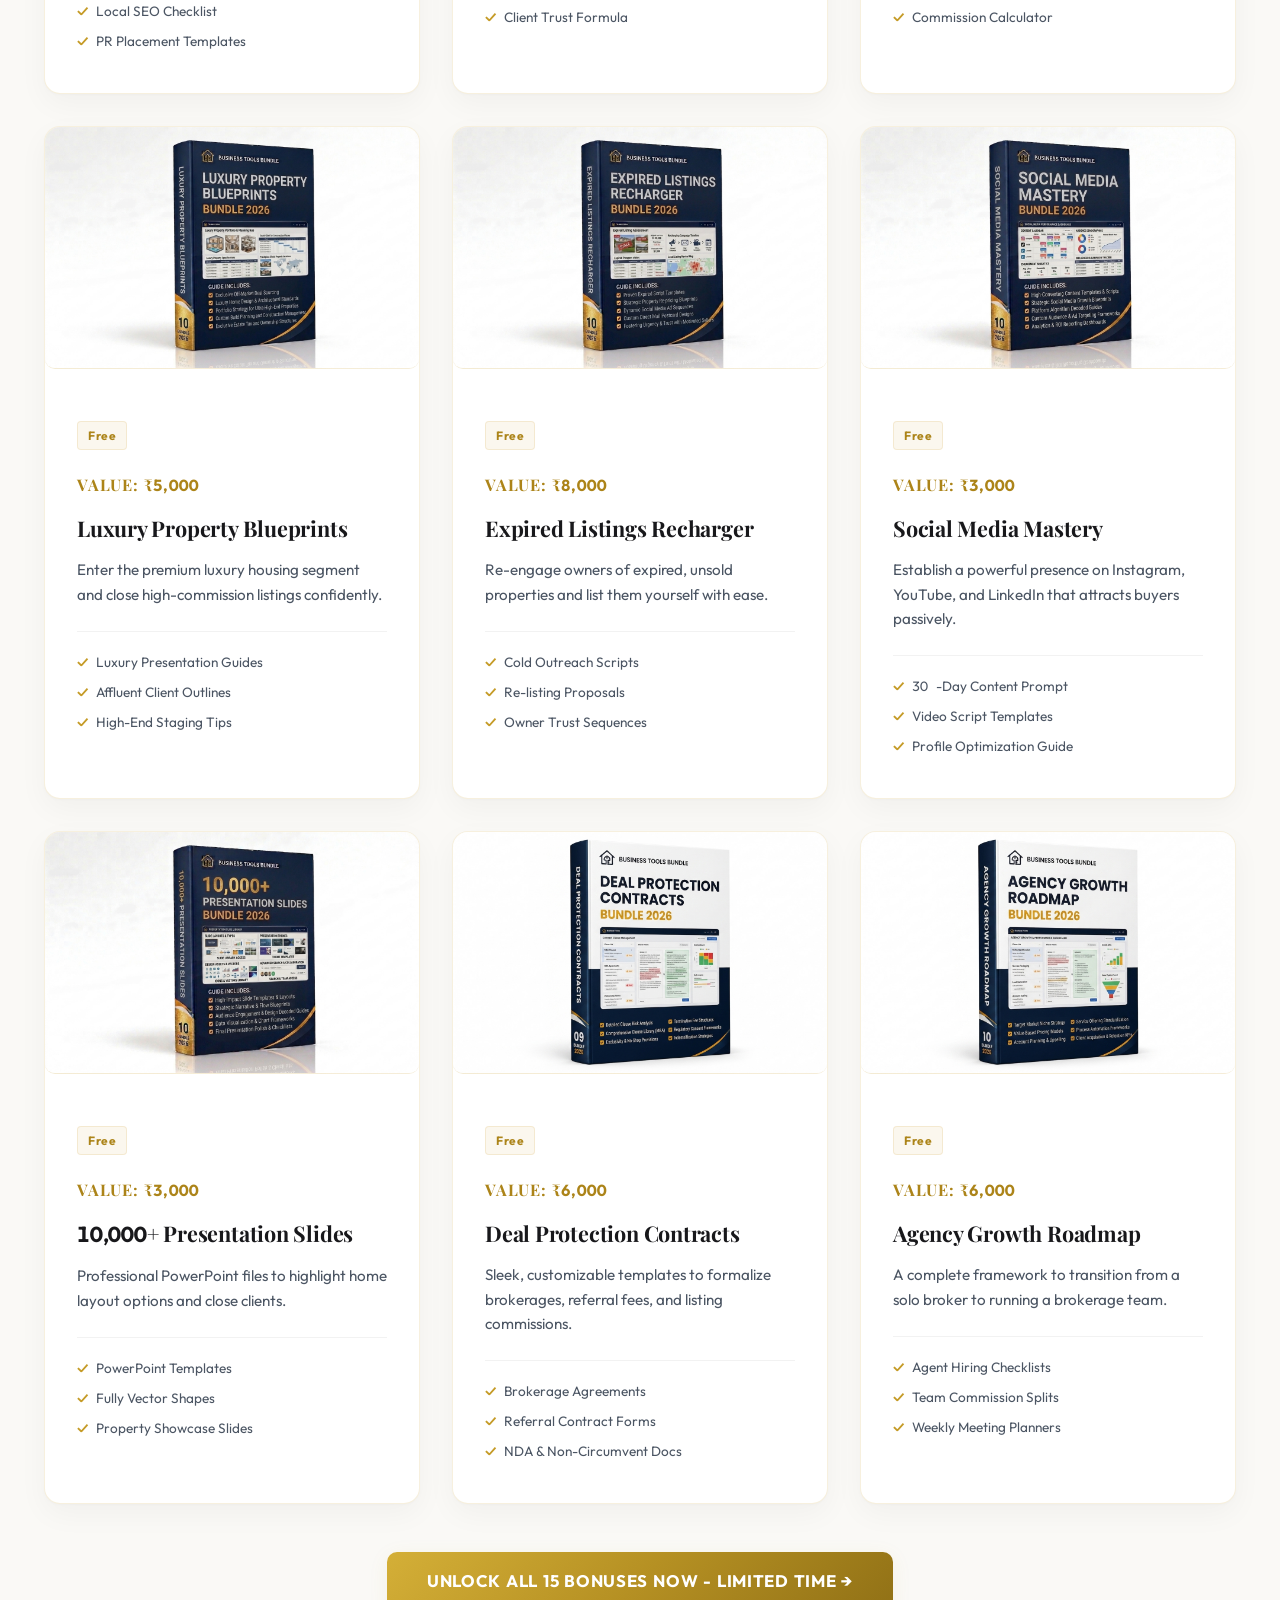
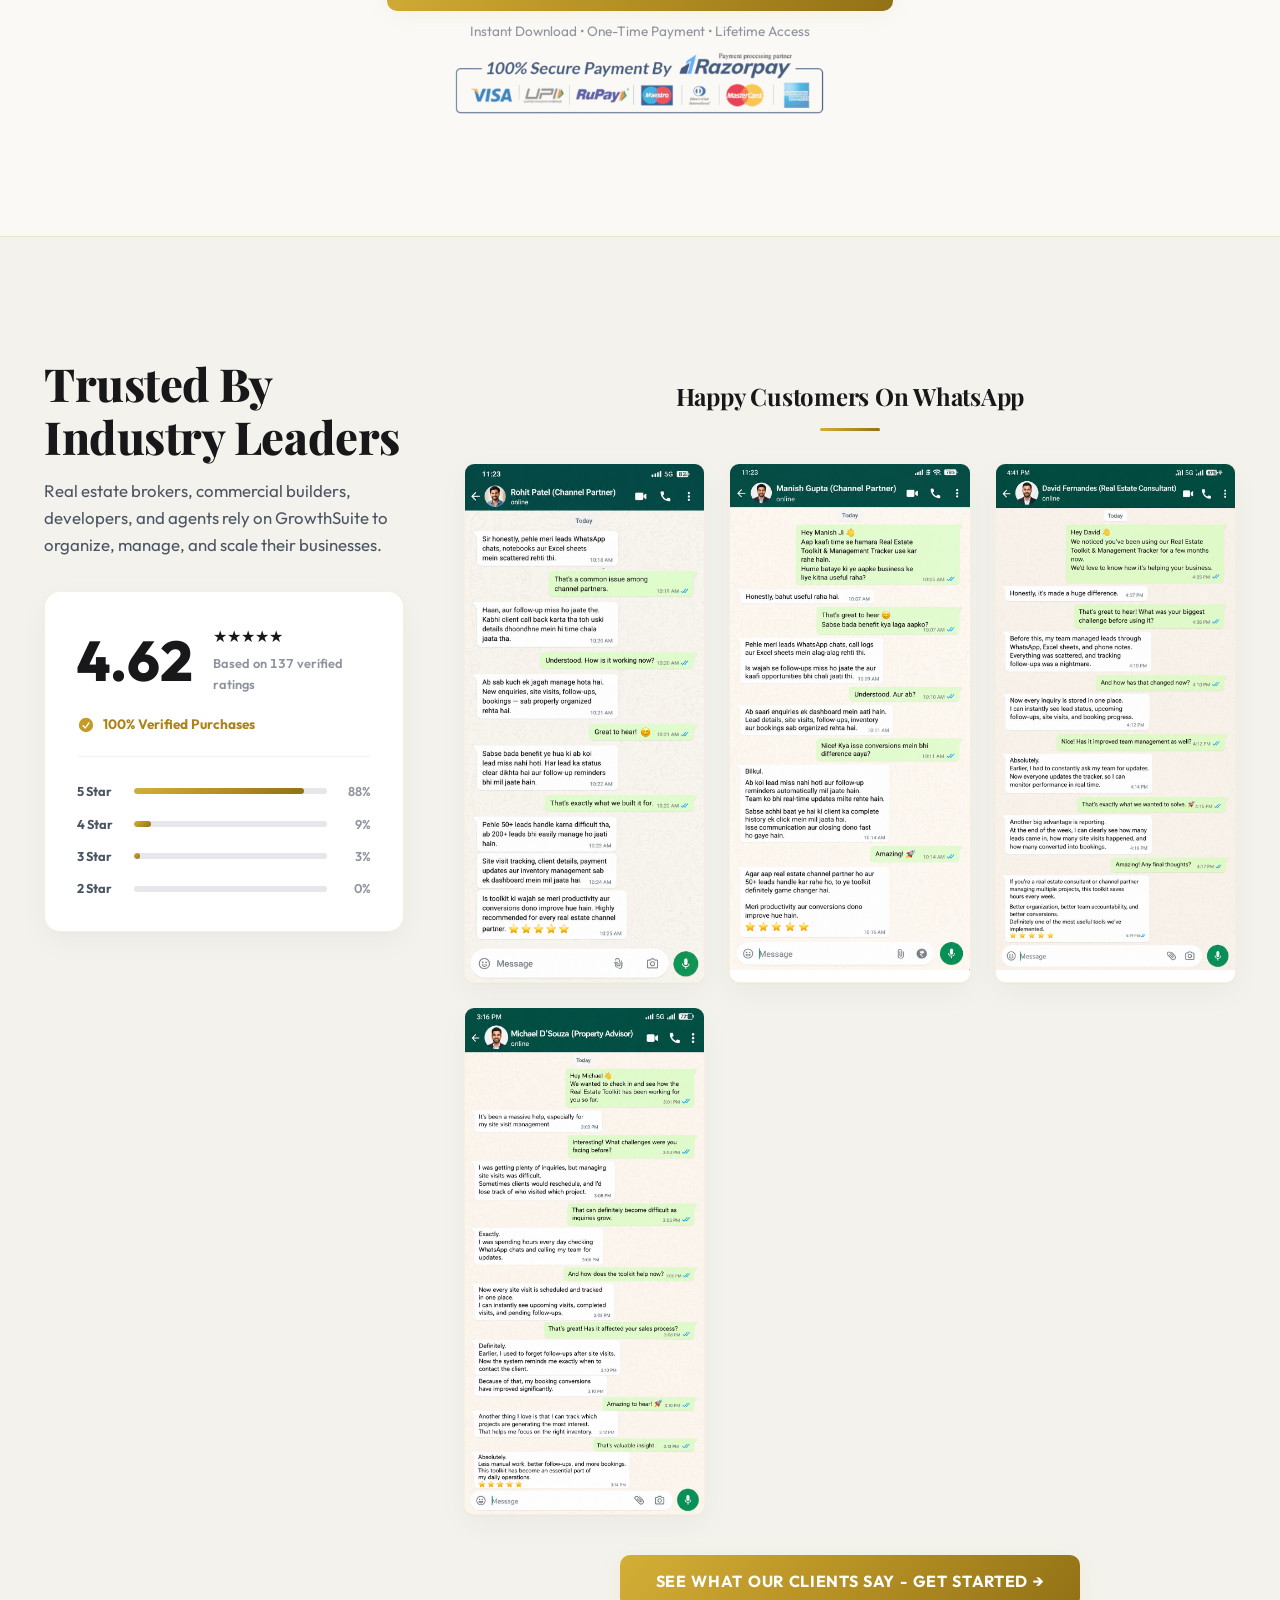
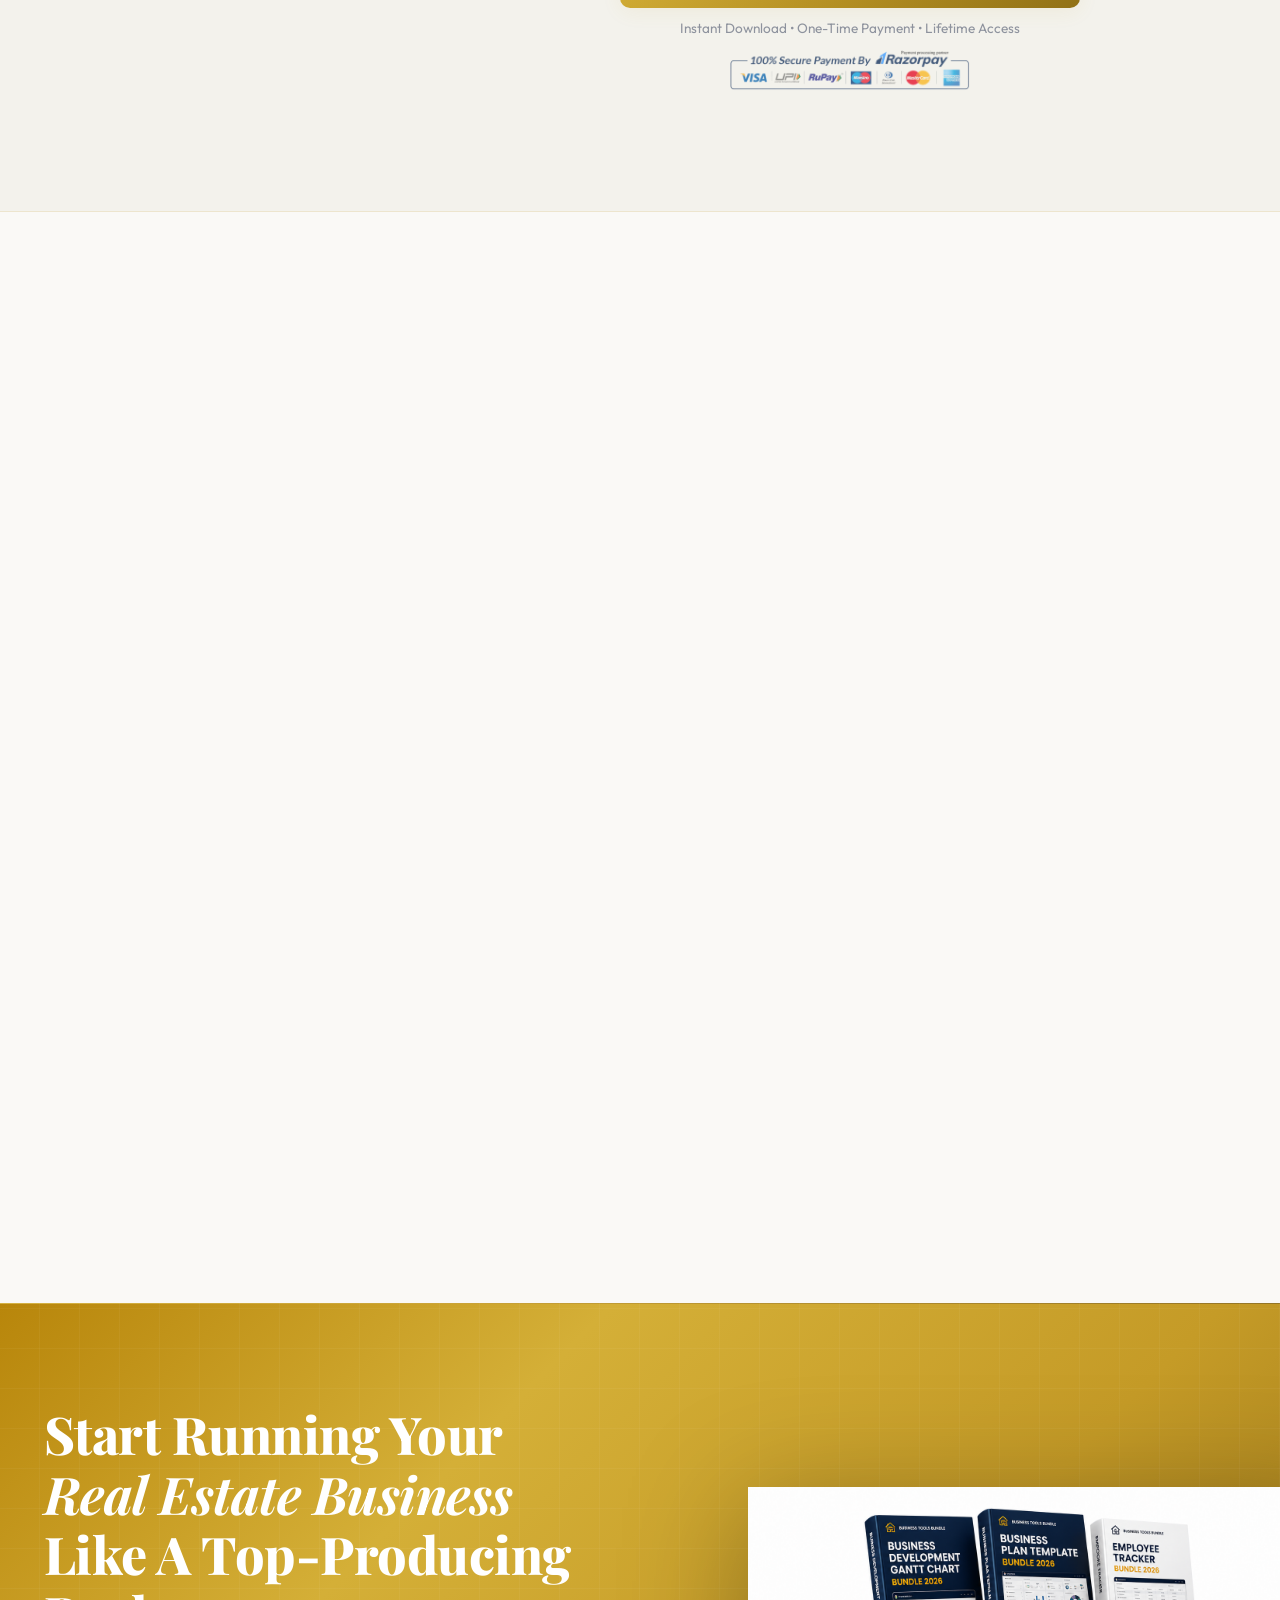
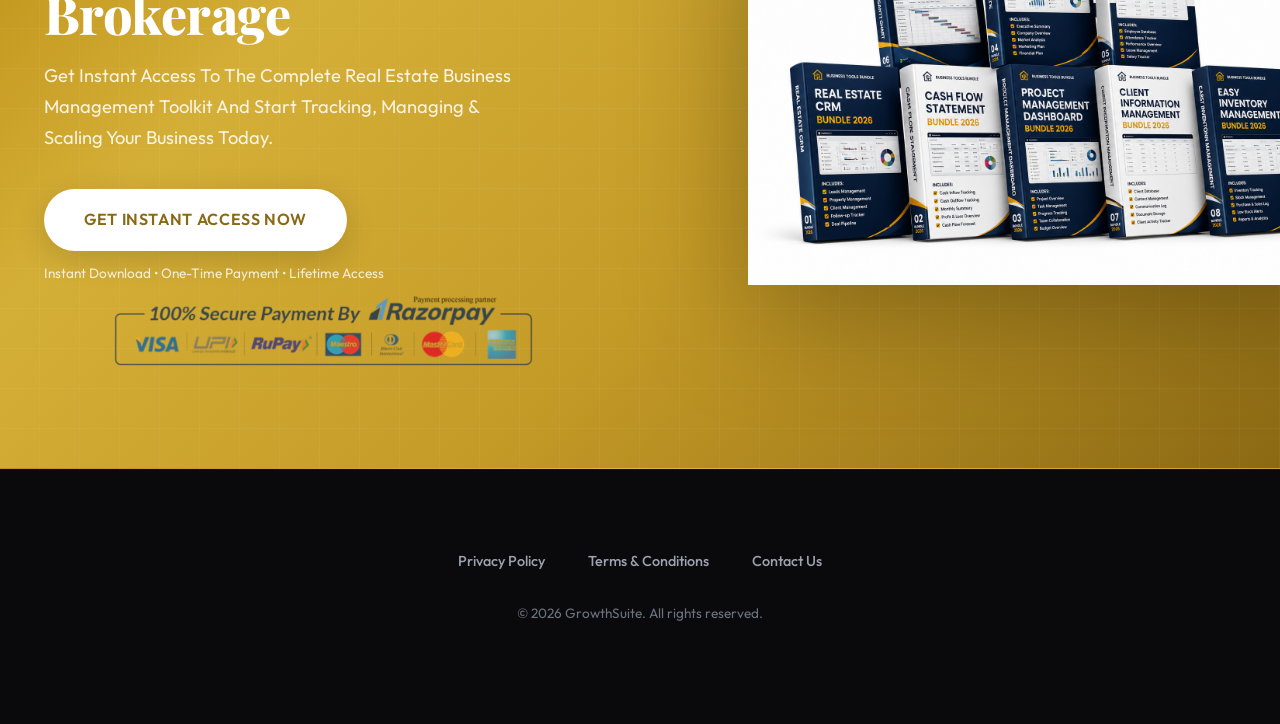
==== commit 7379eb71: "footer changes" ====
--- a/index.html
+++ b/index.html
@@ -903,6 +903,7 @@
             
             <!-- Sticky Timer -->
             <div class="sticky-timer-container">
+                <span class="sticky-timer-label">Hurry Up!</span>
                 <div class="sticky-timer-block">
                     <span id="sticky-hours"><span class="num">02</span></span>h
                 </div>
--- a/style.css
+++ b/style.css
@@ -2438,6 +2438,10 @@
     .sticky-timer-container {
         gap: 4px;
     }
+    .sticky-timer-label {
+        display: inline;
+        font-size: 0.55rem;
+    }
     .sticky-timer-block {
         padding: 4px 6px;
         font-size: 0.8rem;
@@ -2617,6 +2621,17 @@
     gap: 8px;
 }
 
+.sticky-timer-label {
+    display: none;
+    font-size: 0.65rem;
+    font-weight: 800;
+    color: var(--accent-gold);
+    text-transform: uppercase;
+    letter-spacing: 0.06em;
+    white-space: nowrap;
+    line-height: 1;
+}
+
 .sticky-timer-block {
     background: var(--bg-card);
     border: 1px solid var(--border-glass);
@@ -2686,6 +2701,10 @@
     .sticky-timer-container {
         gap: 4px;
     }
+    .sticky-timer-label {
+        display: inline;
+        font-size: 0.55rem;
+    }
     .sticky-timer-block {
         padding: 4px 6px;
         font-size: 0.8rem;
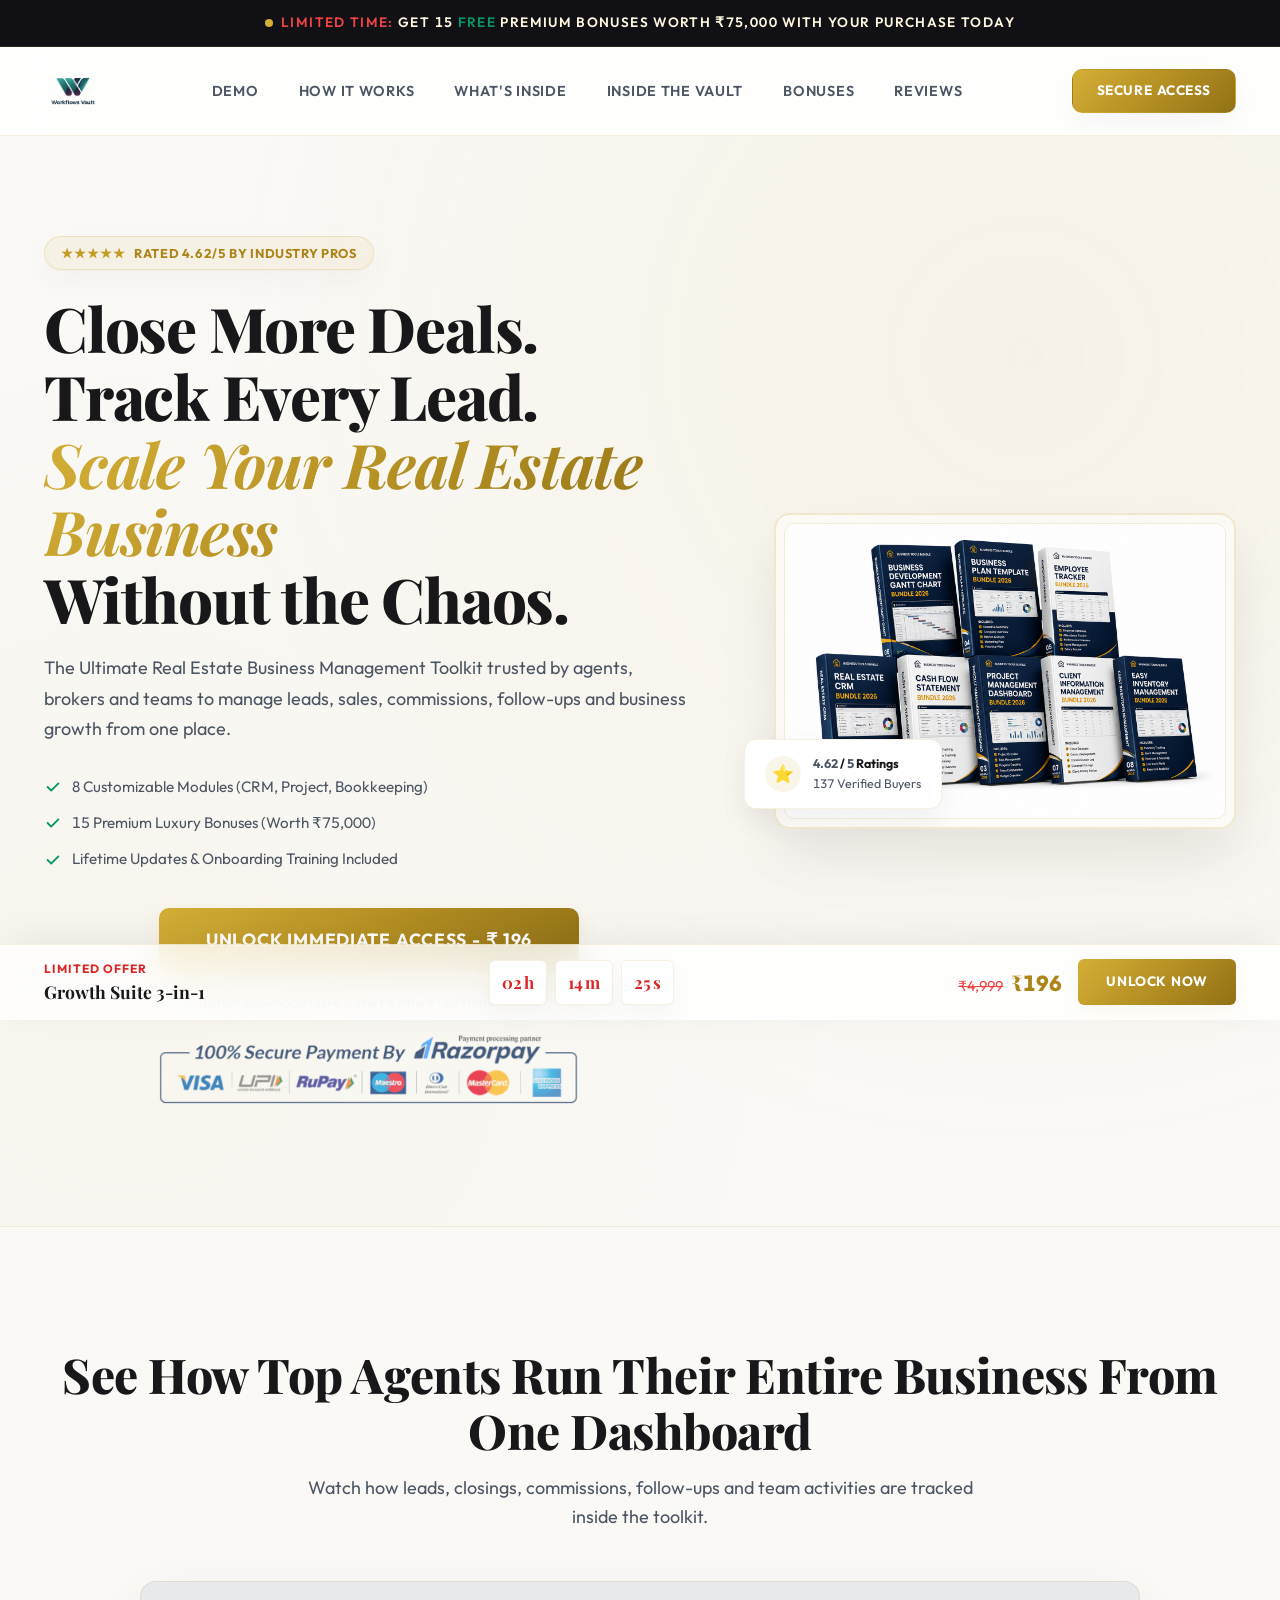
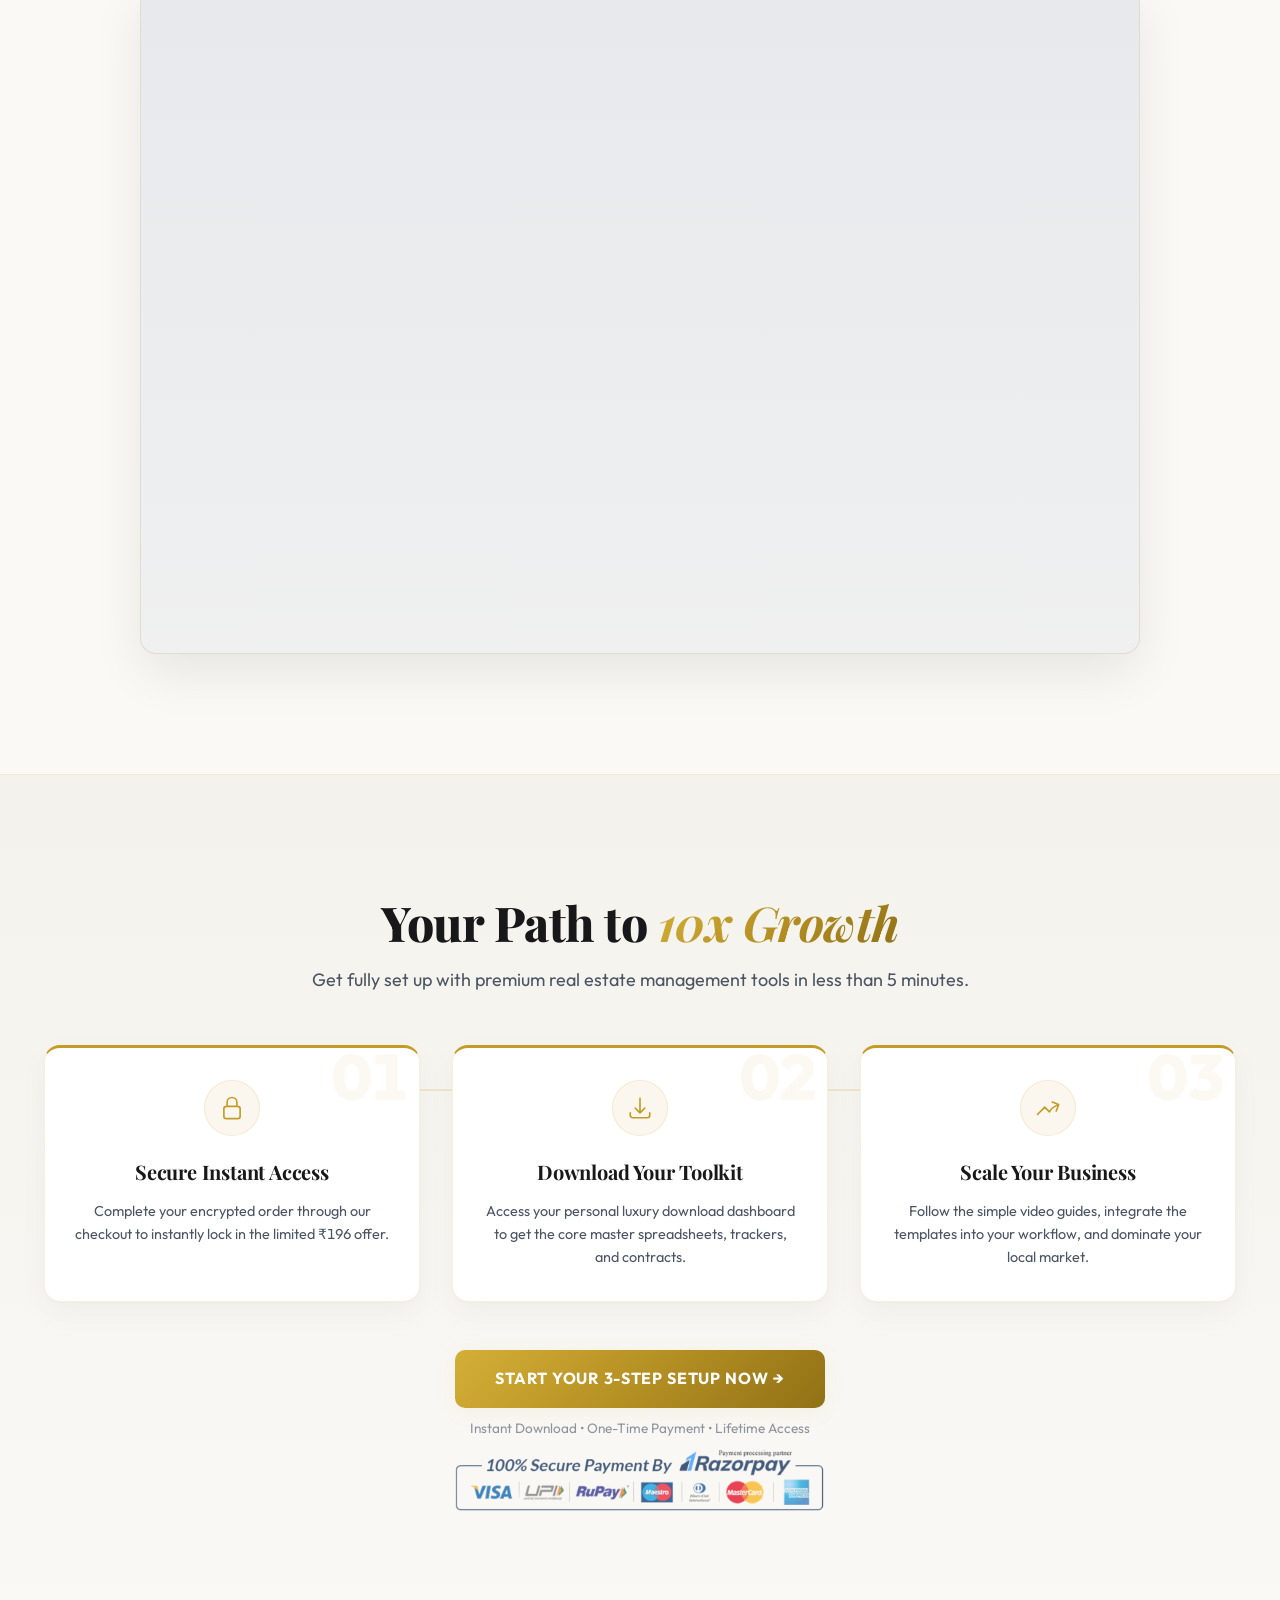
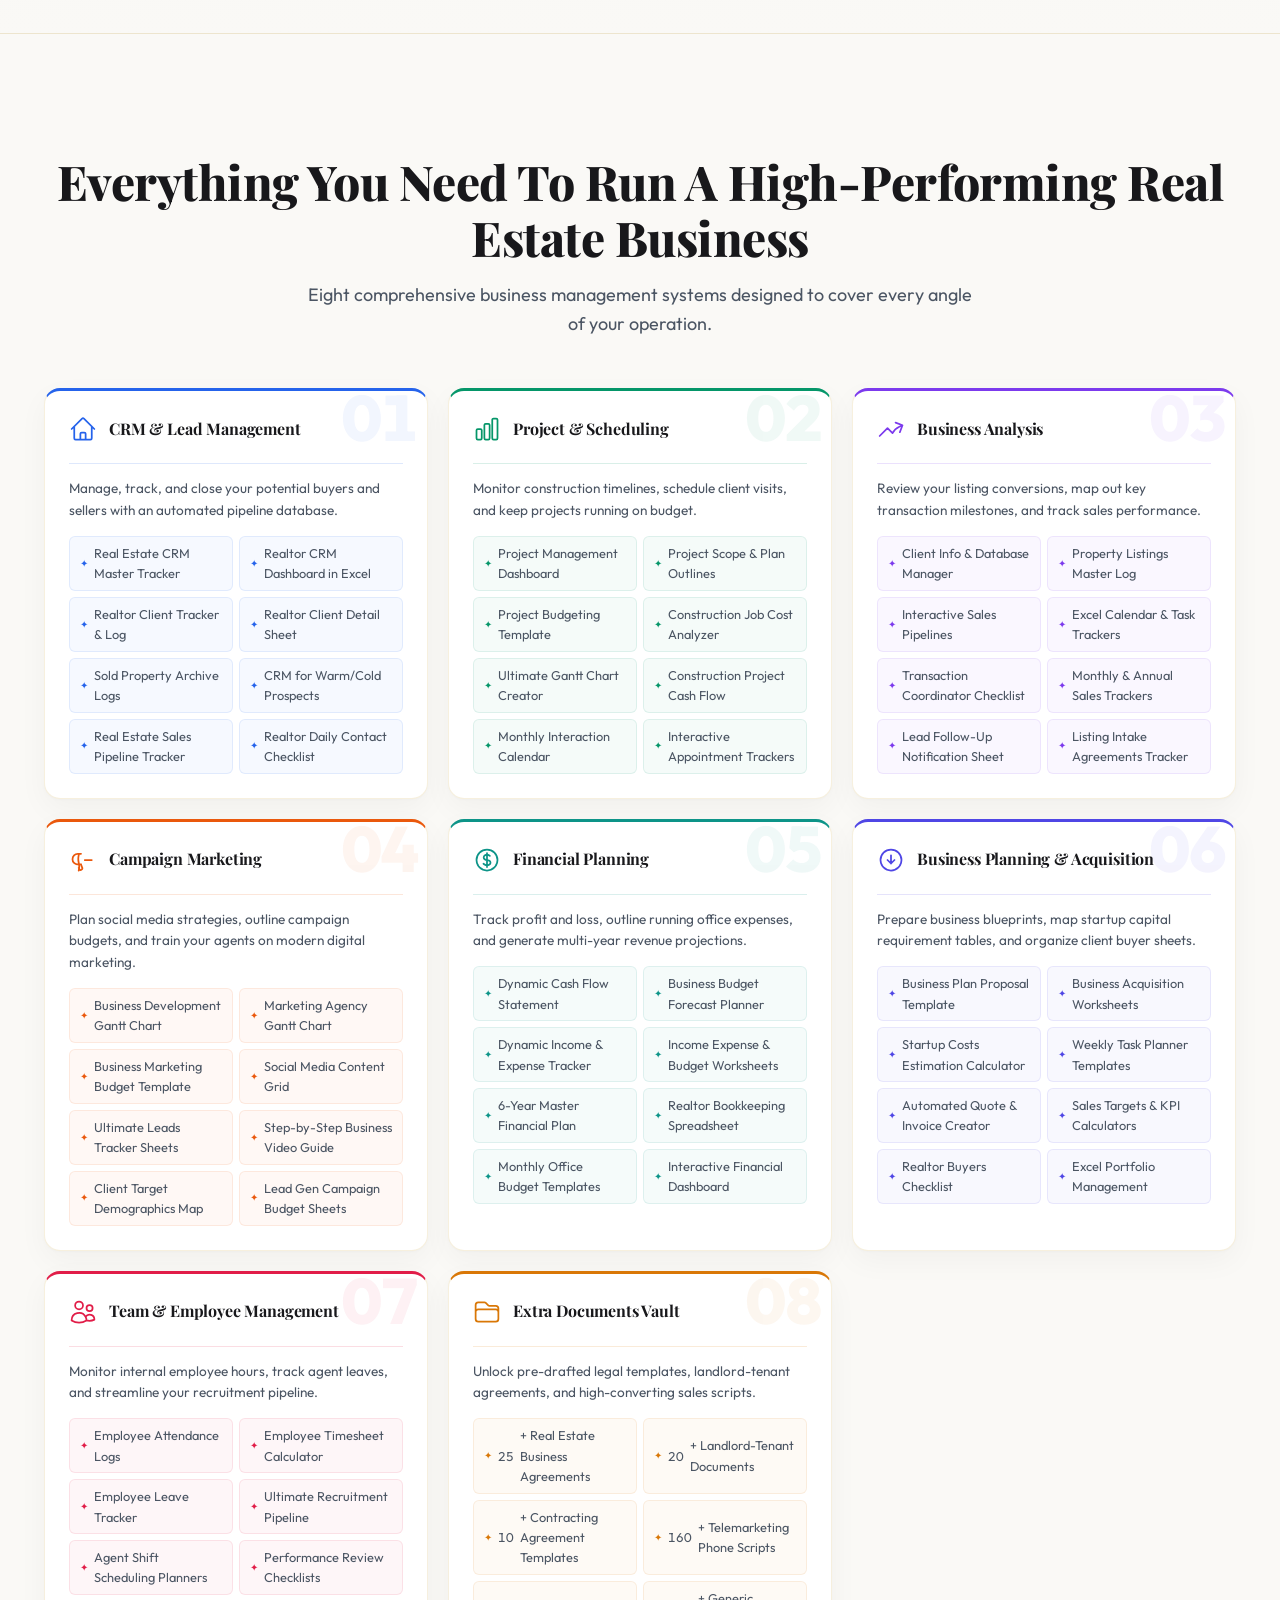
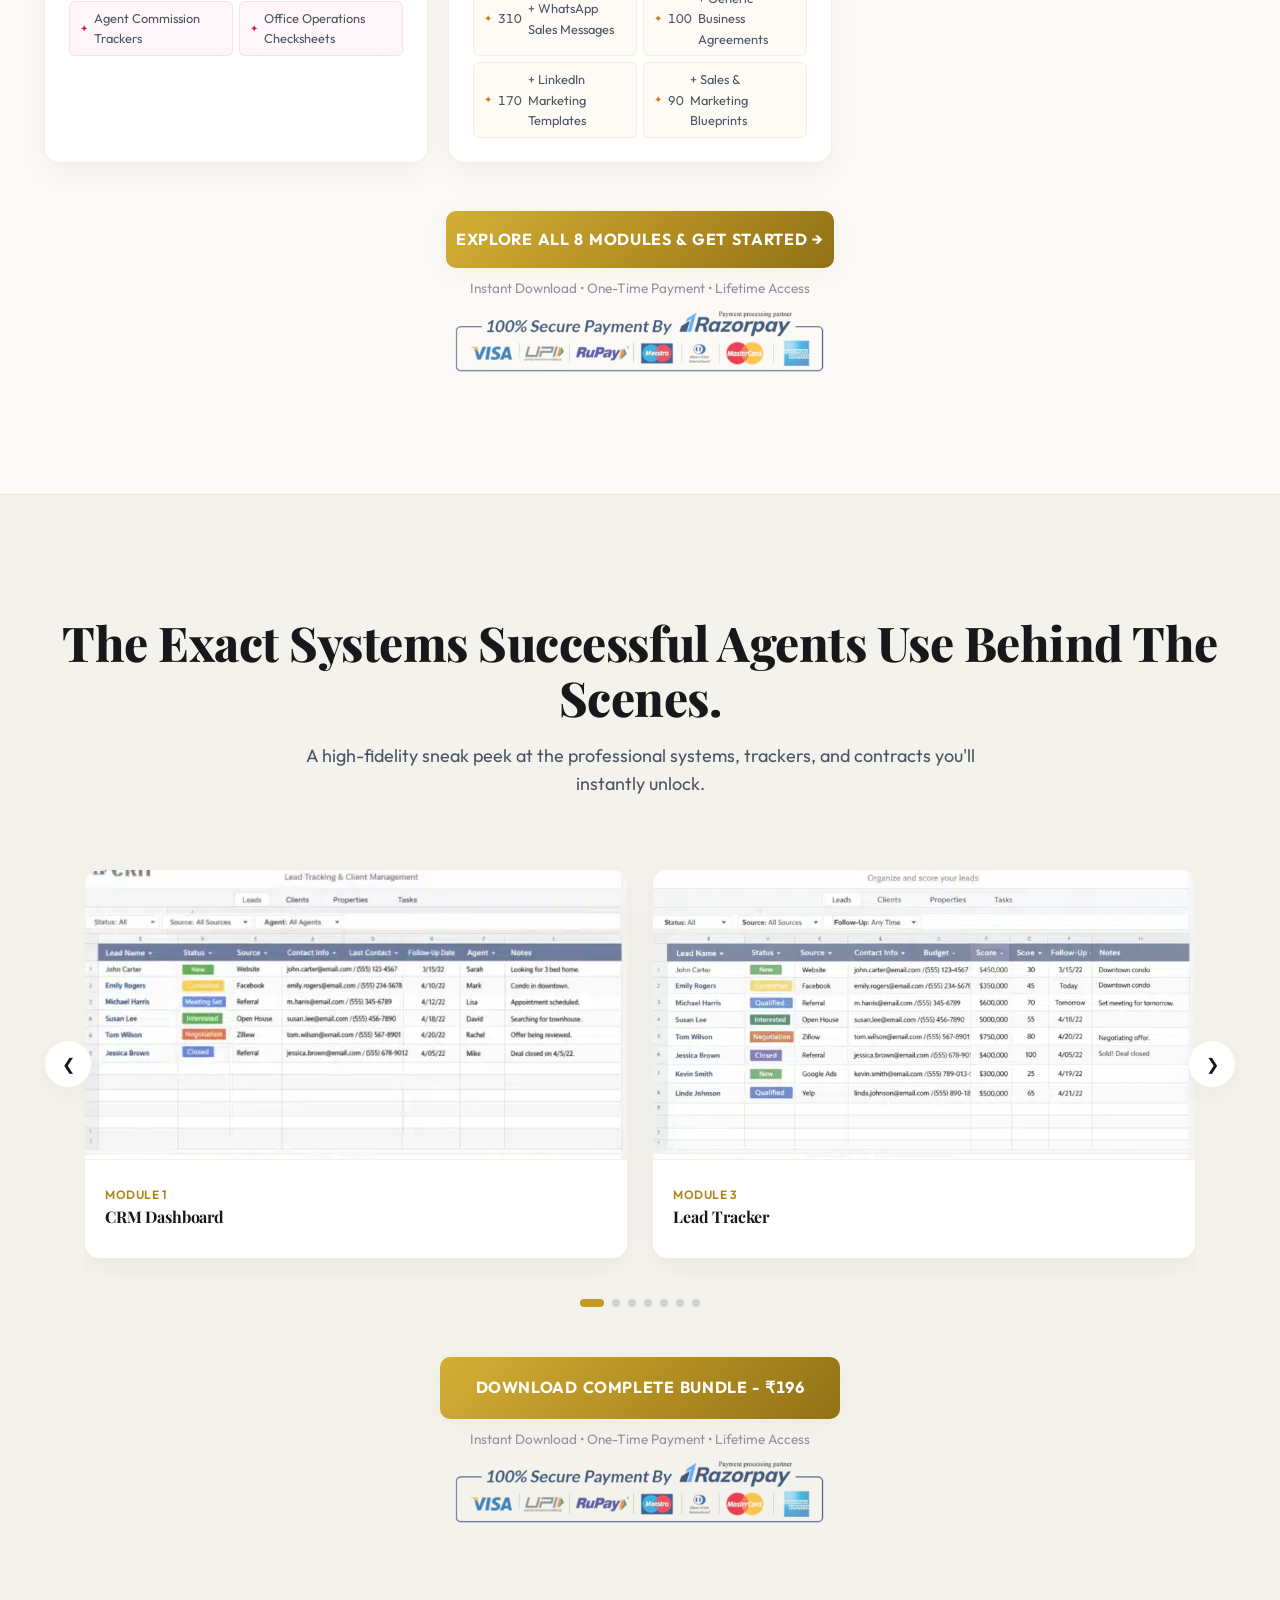
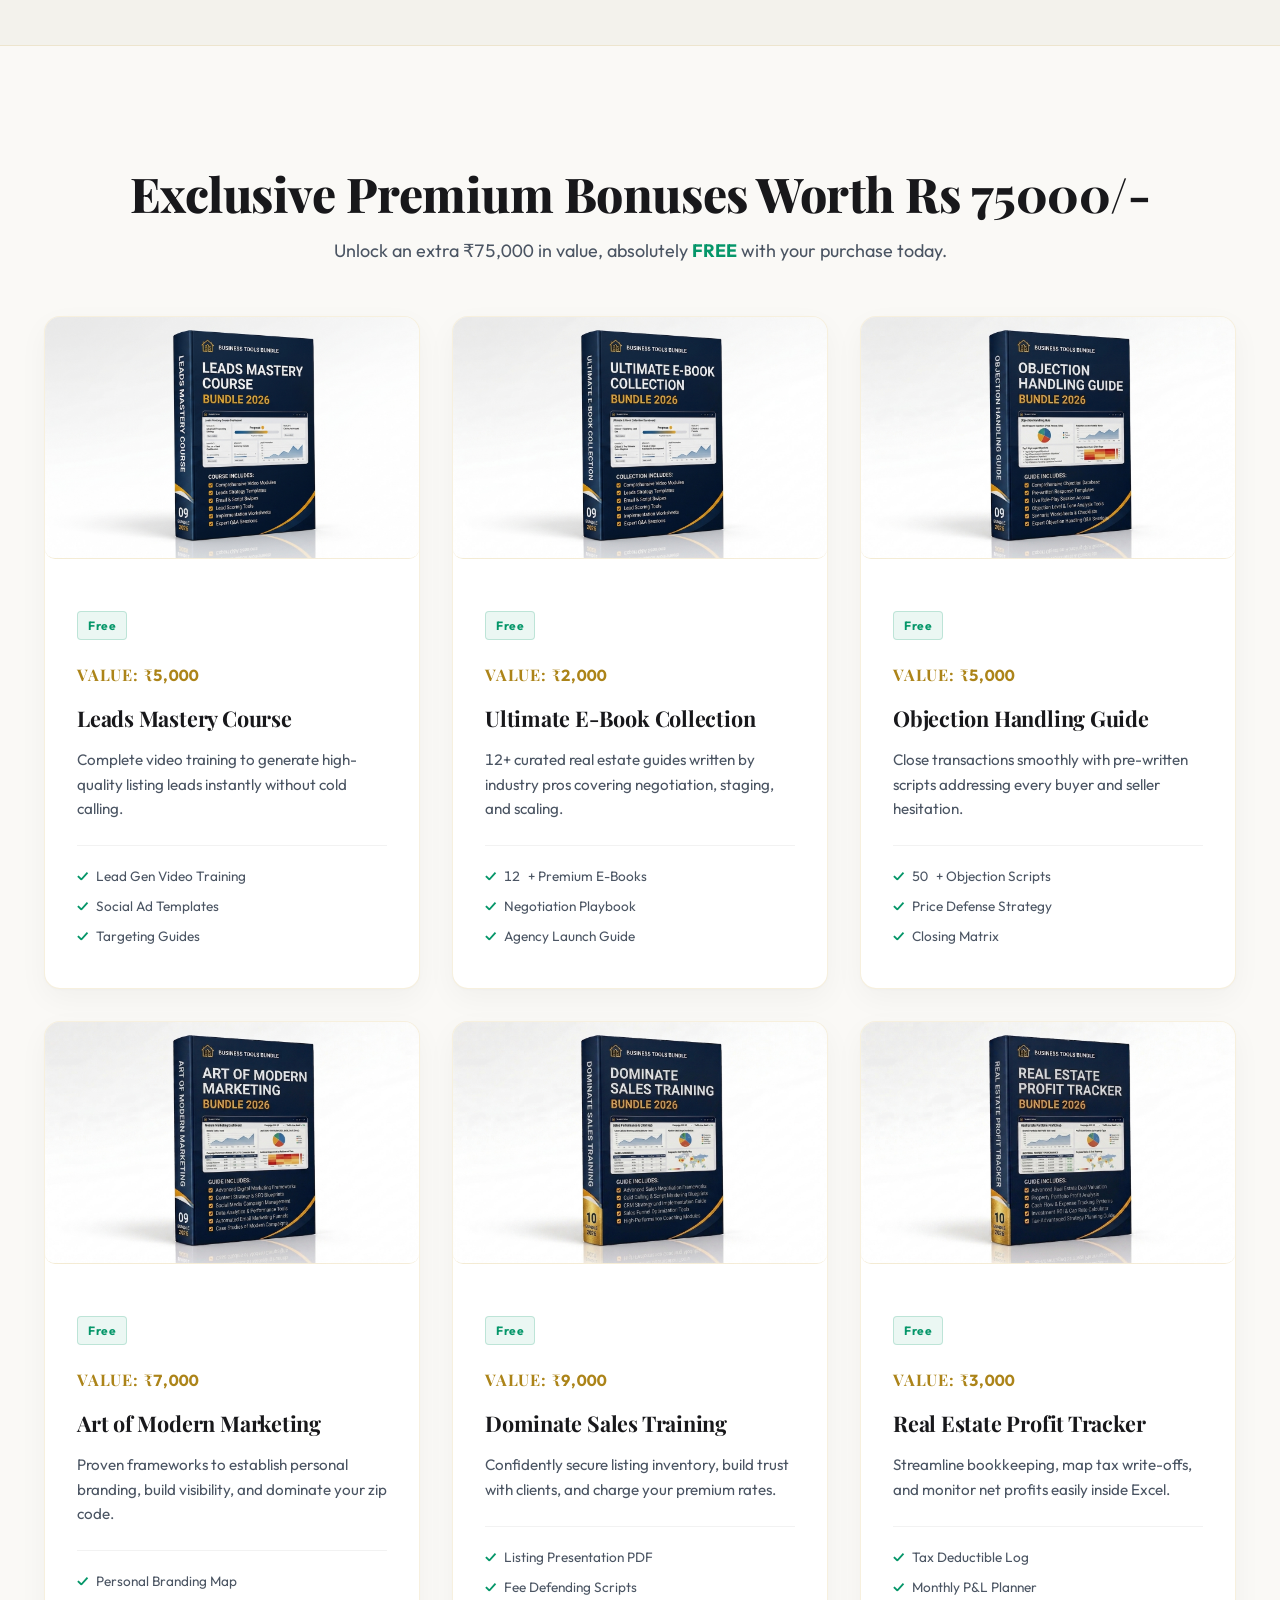
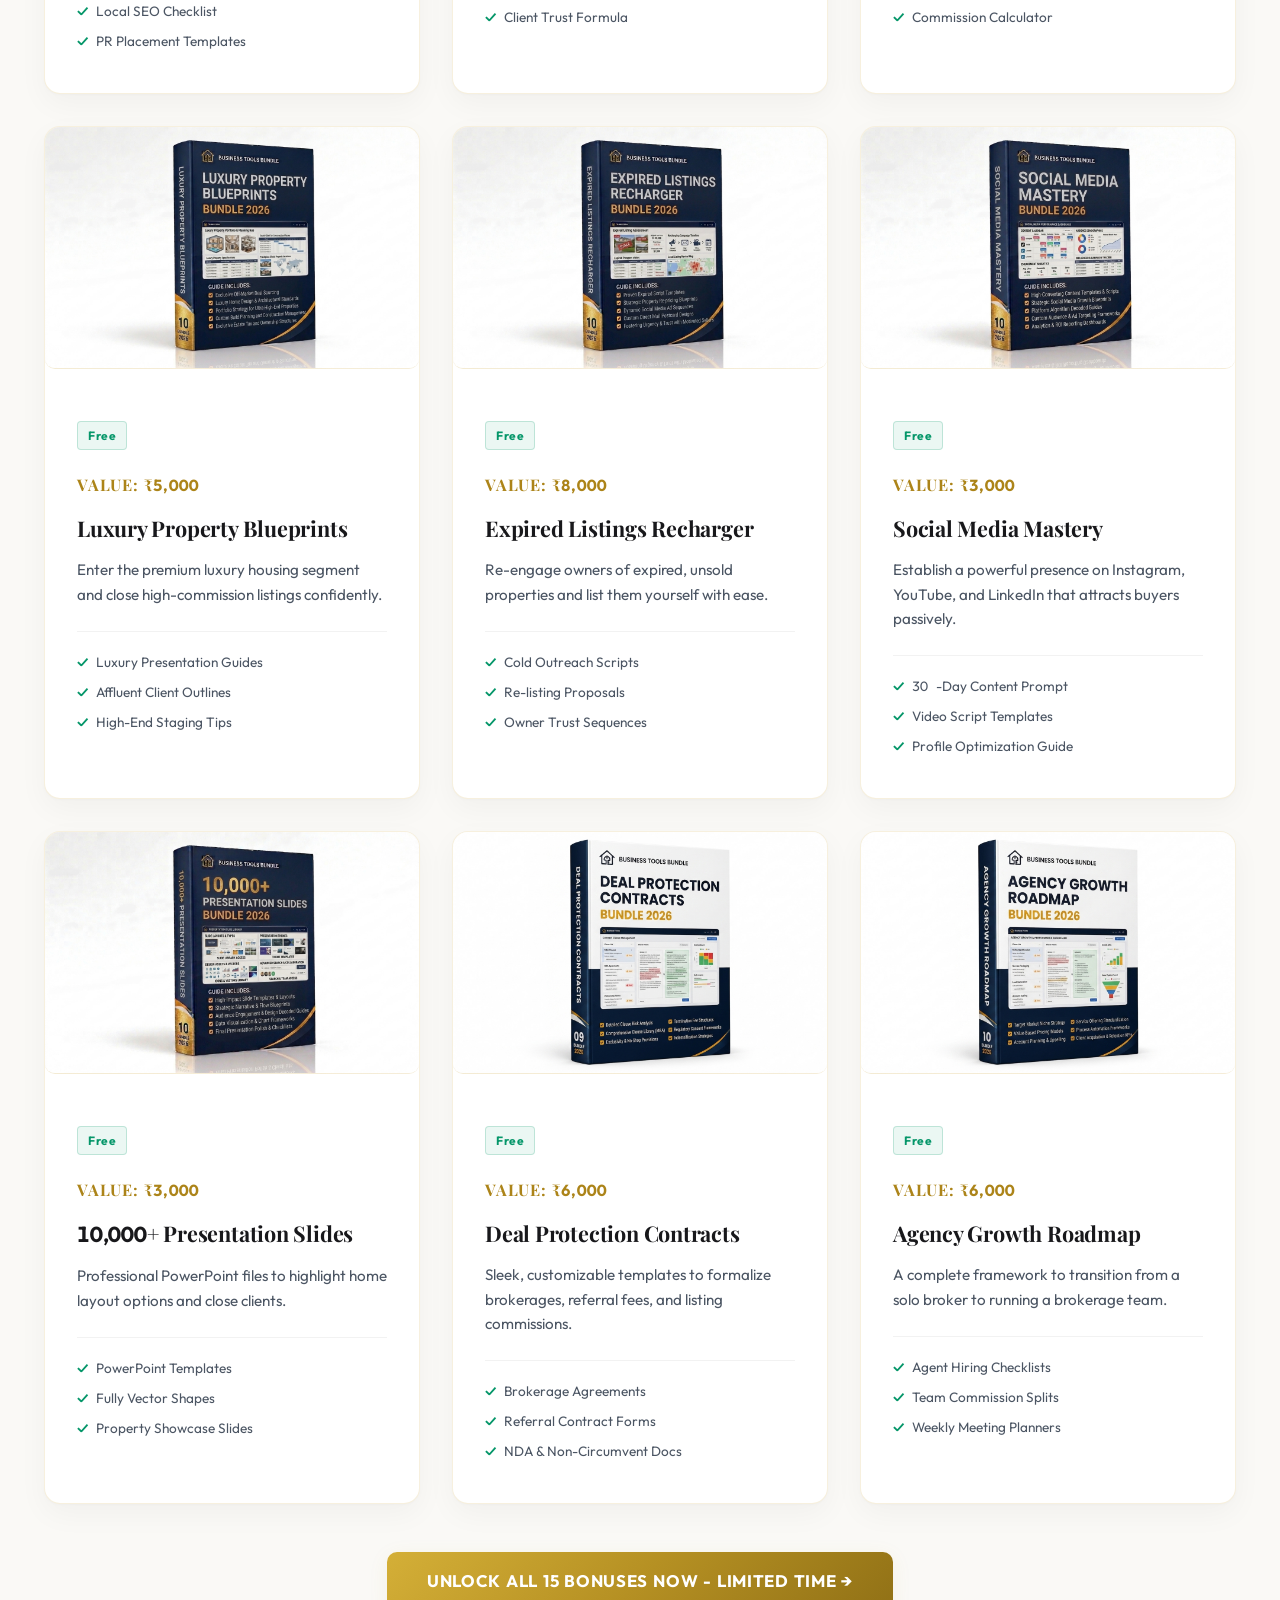
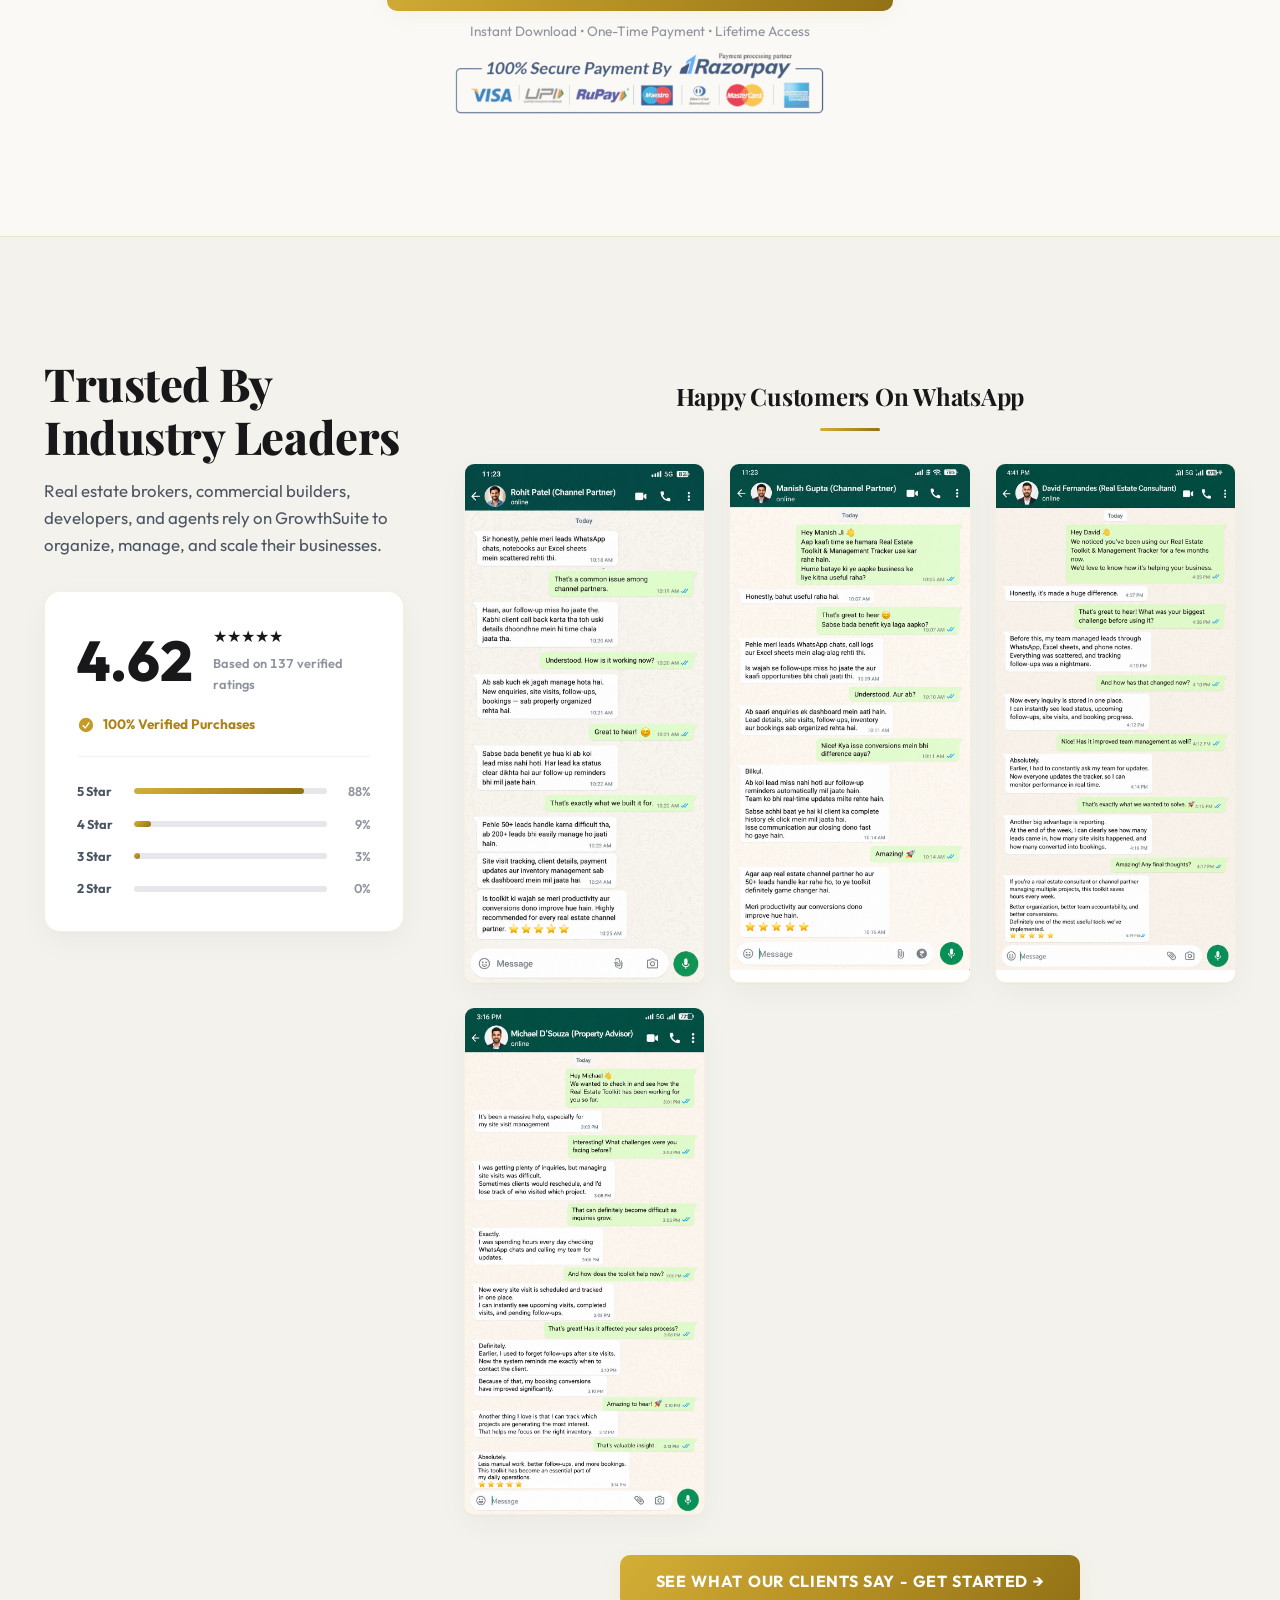
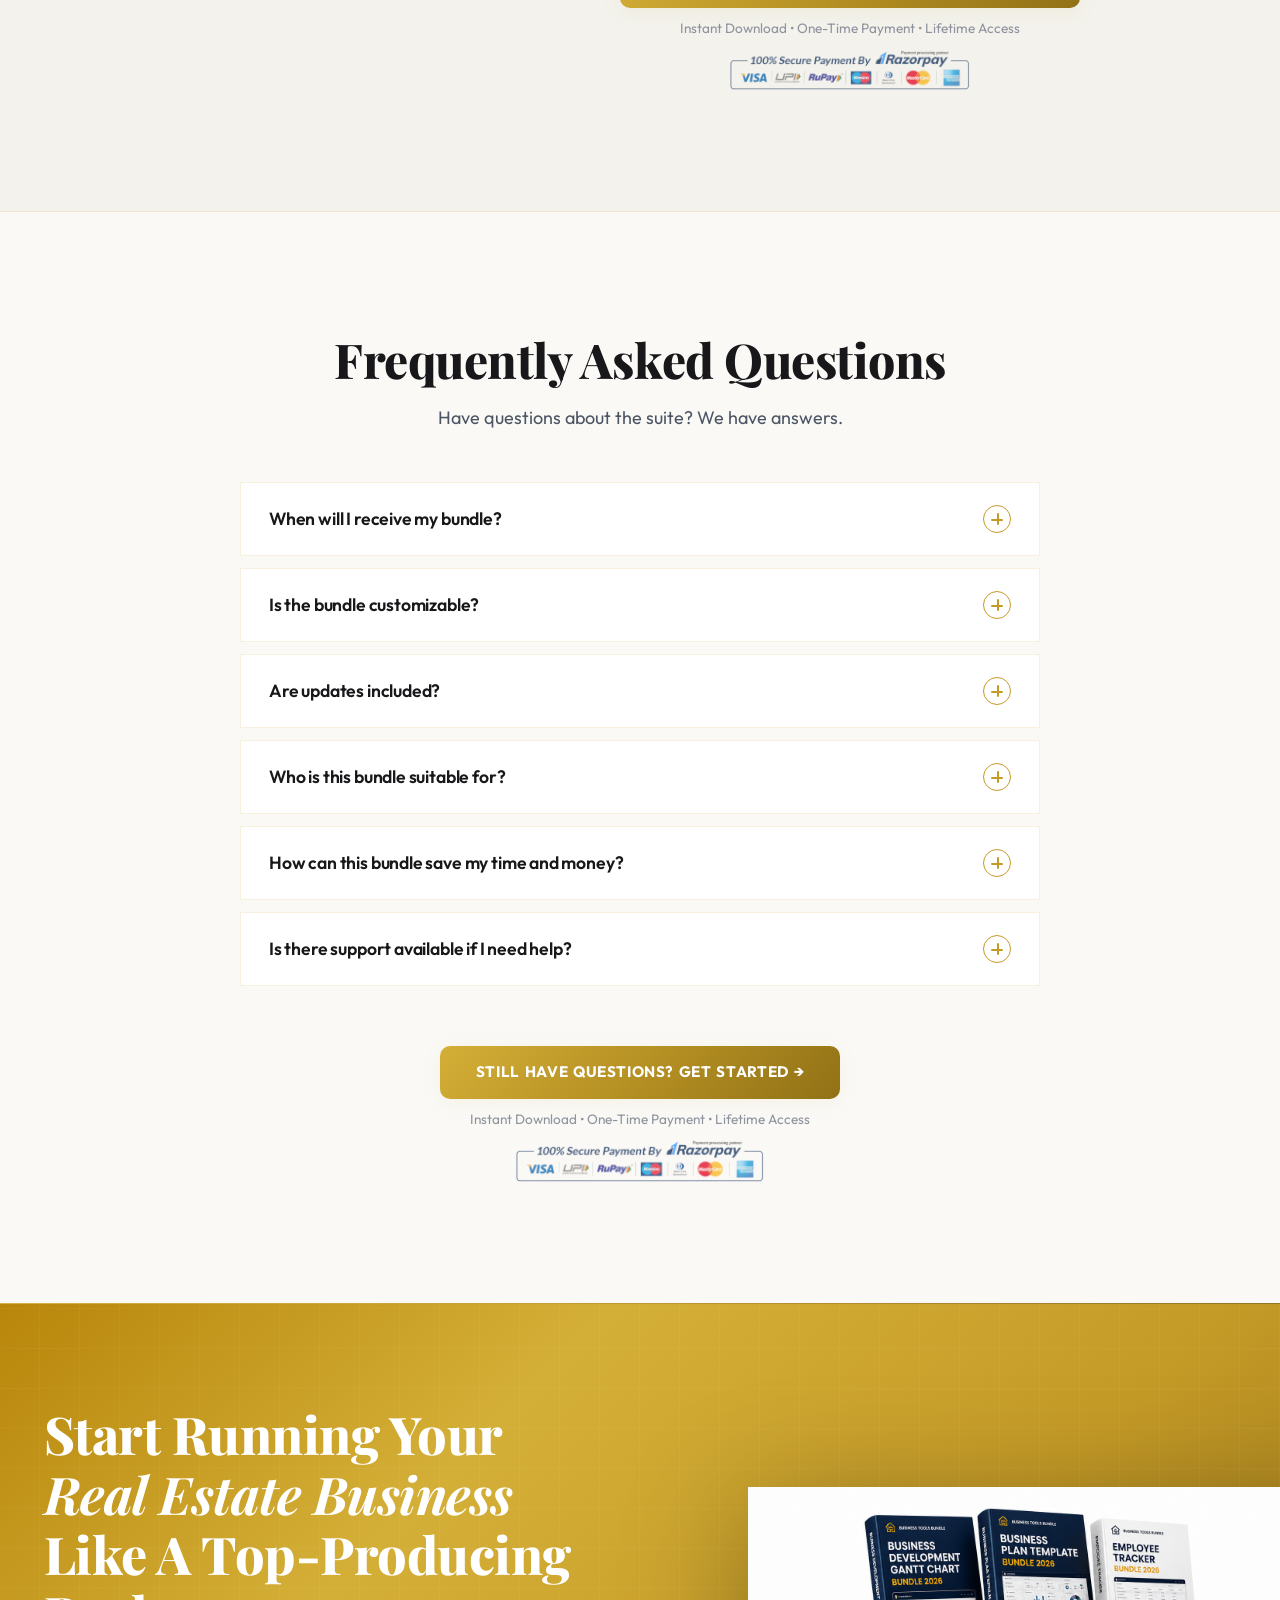
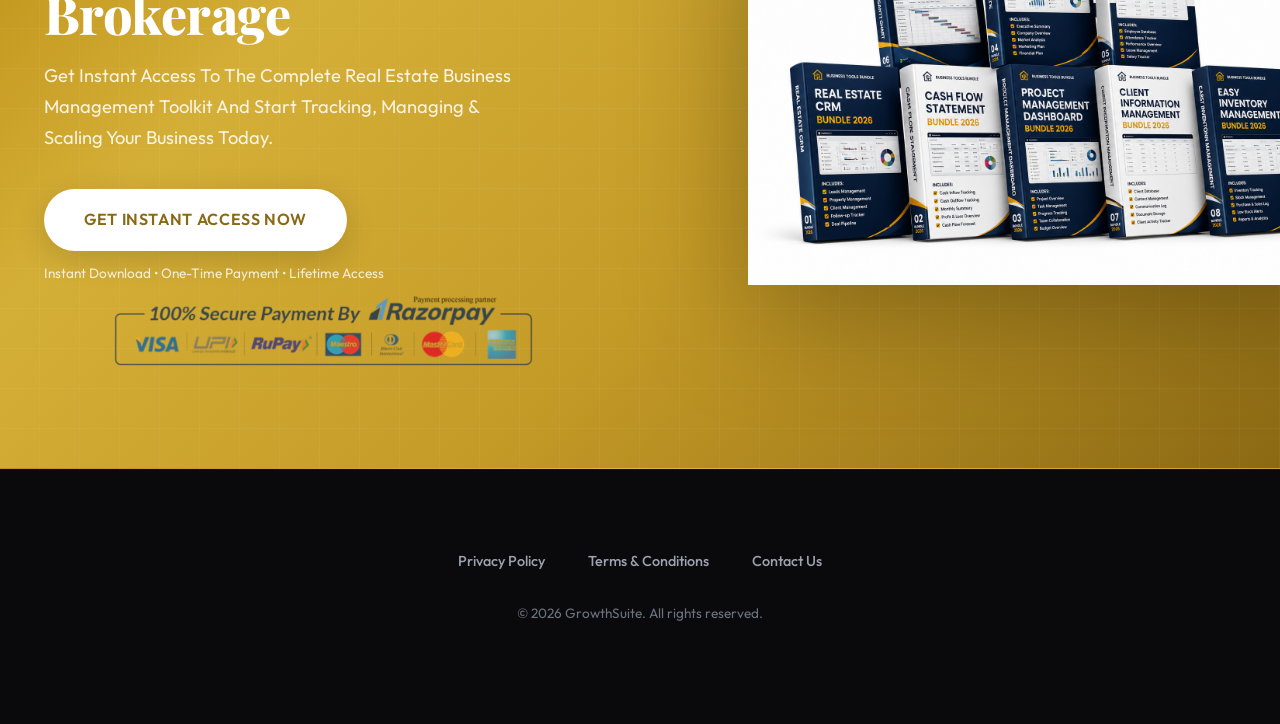
==== commit baa0b399: "green and red uses" ====
--- a/index.html
+++ b/index.html
@@ -14,8 +14,8 @@
         <span class="top-bar-dot"></span>
         <span class="top-bar-text">
             <span class="marquee-inner">
-                <span class="marquee-content">LIMITED TIME: GET <span class="num">15</span> FREE PREMIUM BONUSES WORTH ₹<span class="num">75,000</span> WITH YOUR PURCHASE TODAY</span>
-                <span class="marquee-content" aria-hidden="true">LIMITED TIME: GET <span class="num">15</span> FREE PREMIUM BONUSES WORTH ₹<span class="num">75,000</span> WITH YOUR PURCHASE TODAY</span>
+                <span class="marquee-content"><span style="color: #EF4444;">LIMITED TIME:</span> GET <span class="num">15</span> <span style="color: #059669;">FREE</span> PREMIUM BONUSES WORTH ₹<span class="num">75,000</span> WITH YOUR PURCHASE TODAY</span>
+                <span class="marquee-content" aria-hidden="true"><span style="color: #EF4444;">LIMITED TIME:</span> GET <span class="num">15</span> <span style="color: #059669;">FREE</span> PREMIUM BONUSES WORTH ₹<span class="num">75,000</span> WITH YOUR PURCHASE TODAY</span>
             </span>
         </span>
     </div>
@@ -487,7 +487,7 @@
     <section id="bonuses" class="bonuses-section reveal">
         <div class="container">
             <h2 class="section-title text-center">Exclusive Premium Bonuses Worth Rs 75000/-</h2>
-            <p class="section-subtitle text-center">Unlock an extra ₹<span class="num">75,000</span> in value, absolutely FREE with your purchase today.</p>
+            <p class="section-subtitle text-center">Unlock an extra ₹<span class="num">75,000</span> in value, absolutely <span style="color: #059669; font-weight: 700;">FREE</span> with your purchase today.</p>
 
             <div class="bonus-grid">
                 <!-- Bonus 1 -->
--- a/style.css
+++ b/style.css
@@ -454,12 +454,12 @@
 
 .hero-price-tag .old-price {
     text-decoration: line-through;
-    color: var(--text-muted);
+    color: #EF4444;
     font-size: 1.1rem;
 }
 
 .badge-discount {
-    background: var(--accent-gold-gradient);
+    background: linear-gradient(135deg, #DC2626, #EF4444);
     color: #FFF;
     font-size: 0.8rem;
     font-weight: 700;
@@ -856,7 +856,7 @@
 .hero-highlights svg {
     width: 18px;
     height: 18px;
-    color: var(--accent-gold);
+    color: #059669;
     flex-shrink: 0;
 }
 
@@ -1286,9 +1286,9 @@
     position: static;
     display: inline-block;
     margin-bottom: 12px;
-    background: rgba(197, 155, 39, 0.08);
-    border: 1px solid var(--border-glass);
-    color: var(--text-gold);
+    background: rgba(5, 150, 105, 0.08);
+    border: 1px solid rgba(5, 150, 105, 0.2);
+    color: #059669;
     font-size: 0.75rem;
     font-weight: 700;
     padding: 4px 10px;
@@ -1340,7 +1340,7 @@
 
 .bonus-features li::before {
     content: '✓';
-    color: var(--accent-gold);
+    color: #059669;
     font-weight: 700;
 }
 
@@ -2003,7 +2003,7 @@
 .addon-pricing-block .old-price {
     font-size: 0.85rem;
     text-decoration: line-through;
-    color: var(--text-muted);
+    color: #EF4444;
 }
 
 .addon-pricing-block .current-price {
@@ -2601,7 +2601,7 @@
 }
 
 .sticky-pre {
-    color: var(--text-gold);
+    color: #DC2626;
     font-size: 0.75rem;
     font-weight: 700;
     text-transform: uppercase;
@@ -2625,7 +2625,7 @@
     display: none;
     font-size: 0.65rem;
     font-weight: 800;
-    color: var(--accent-gold);
+    color: #DC2626;
     text-transform: uppercase;
     letter-spacing: 0.06em;
     white-space: nowrap;
@@ -2670,7 +2670,7 @@
 
 .sticky-price-tag .old-price {
     text-decoration: line-through;
-    color: var(--text-muted);
+    color: #EF4444;
     font-size: 0.9rem;
 }
 
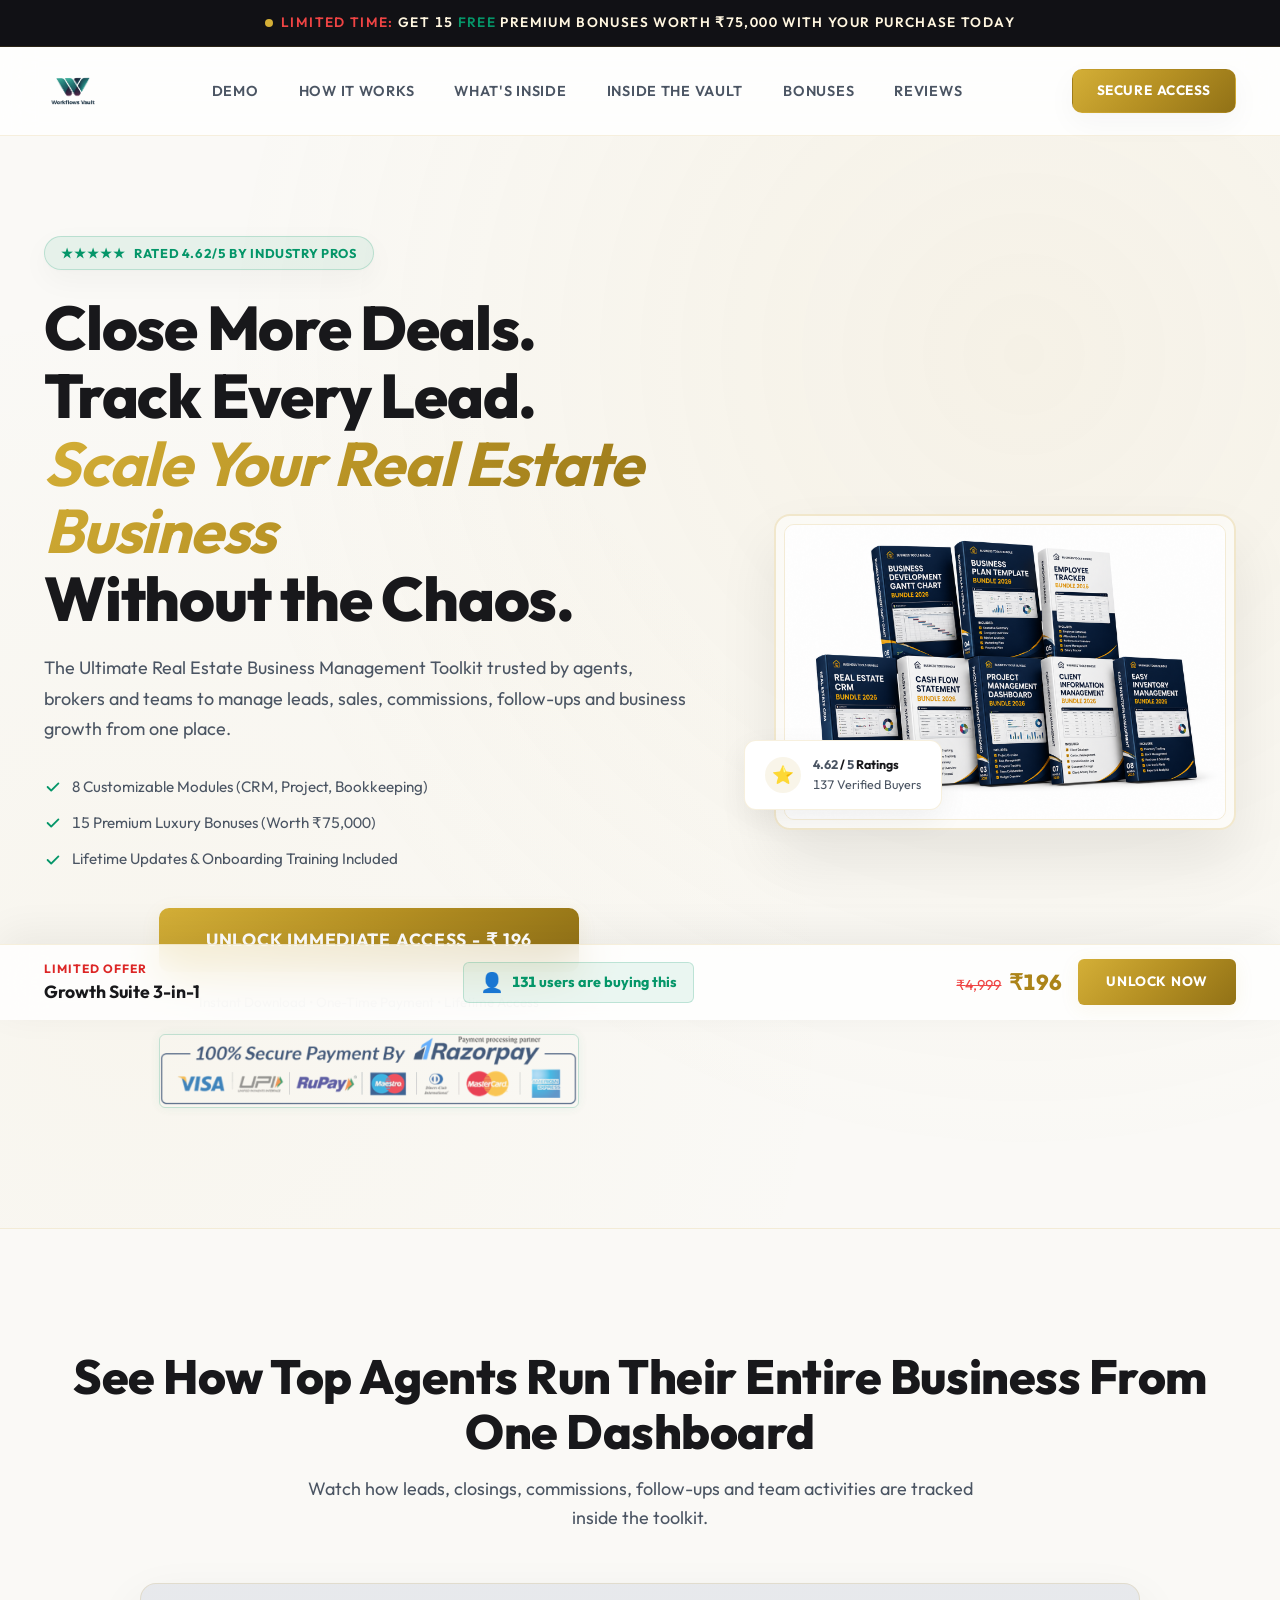
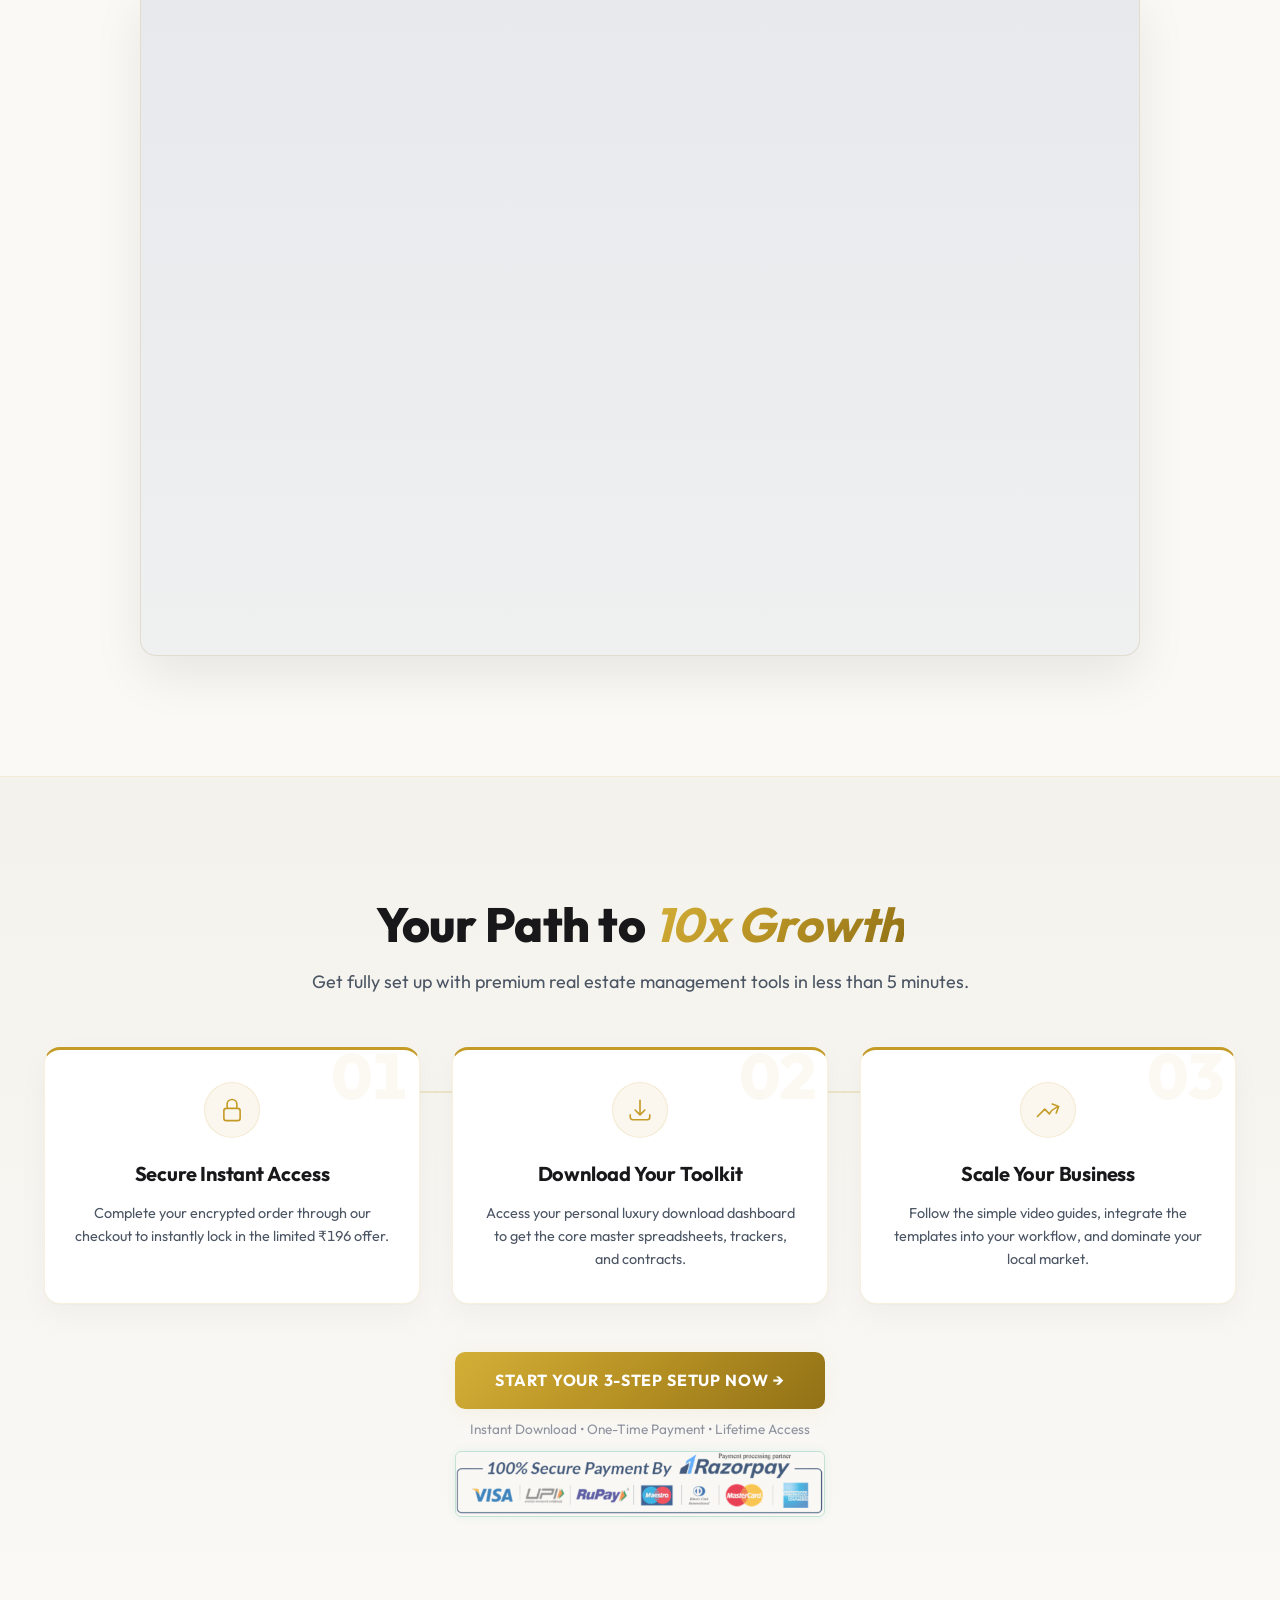
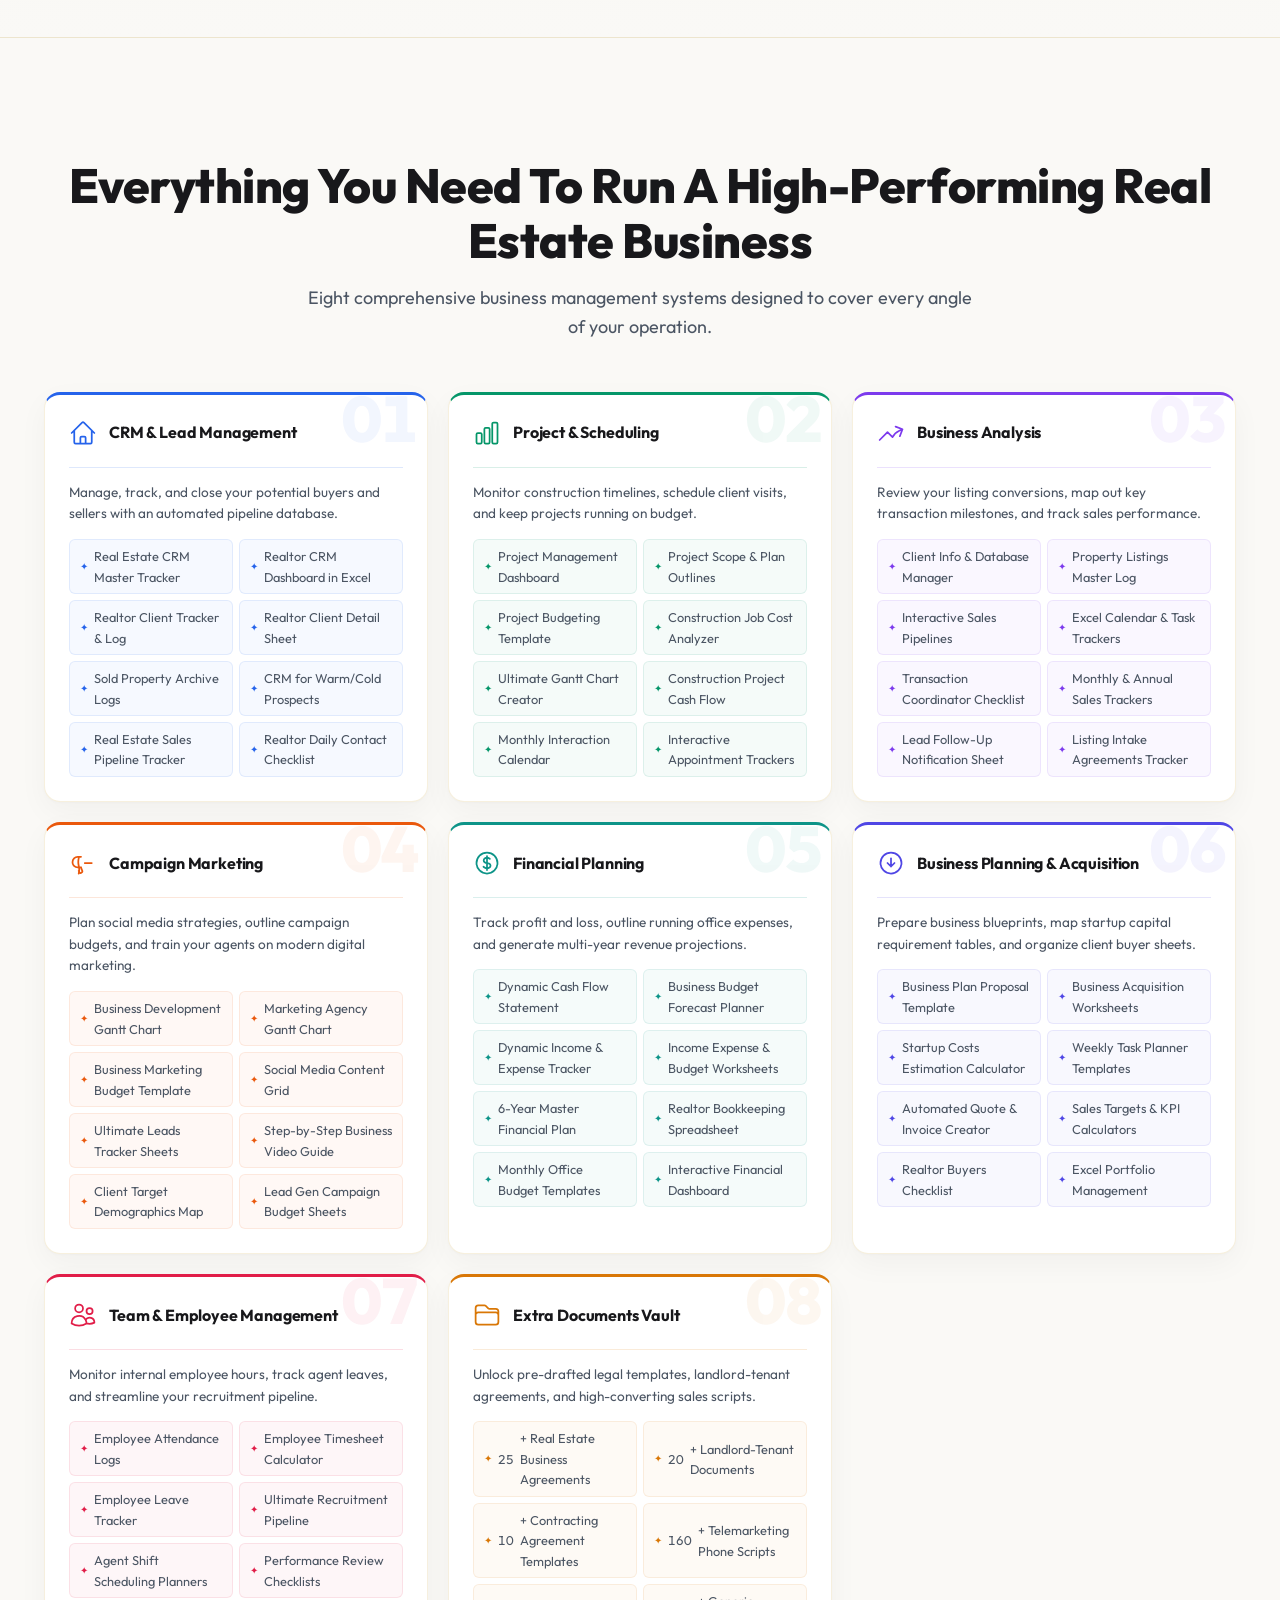
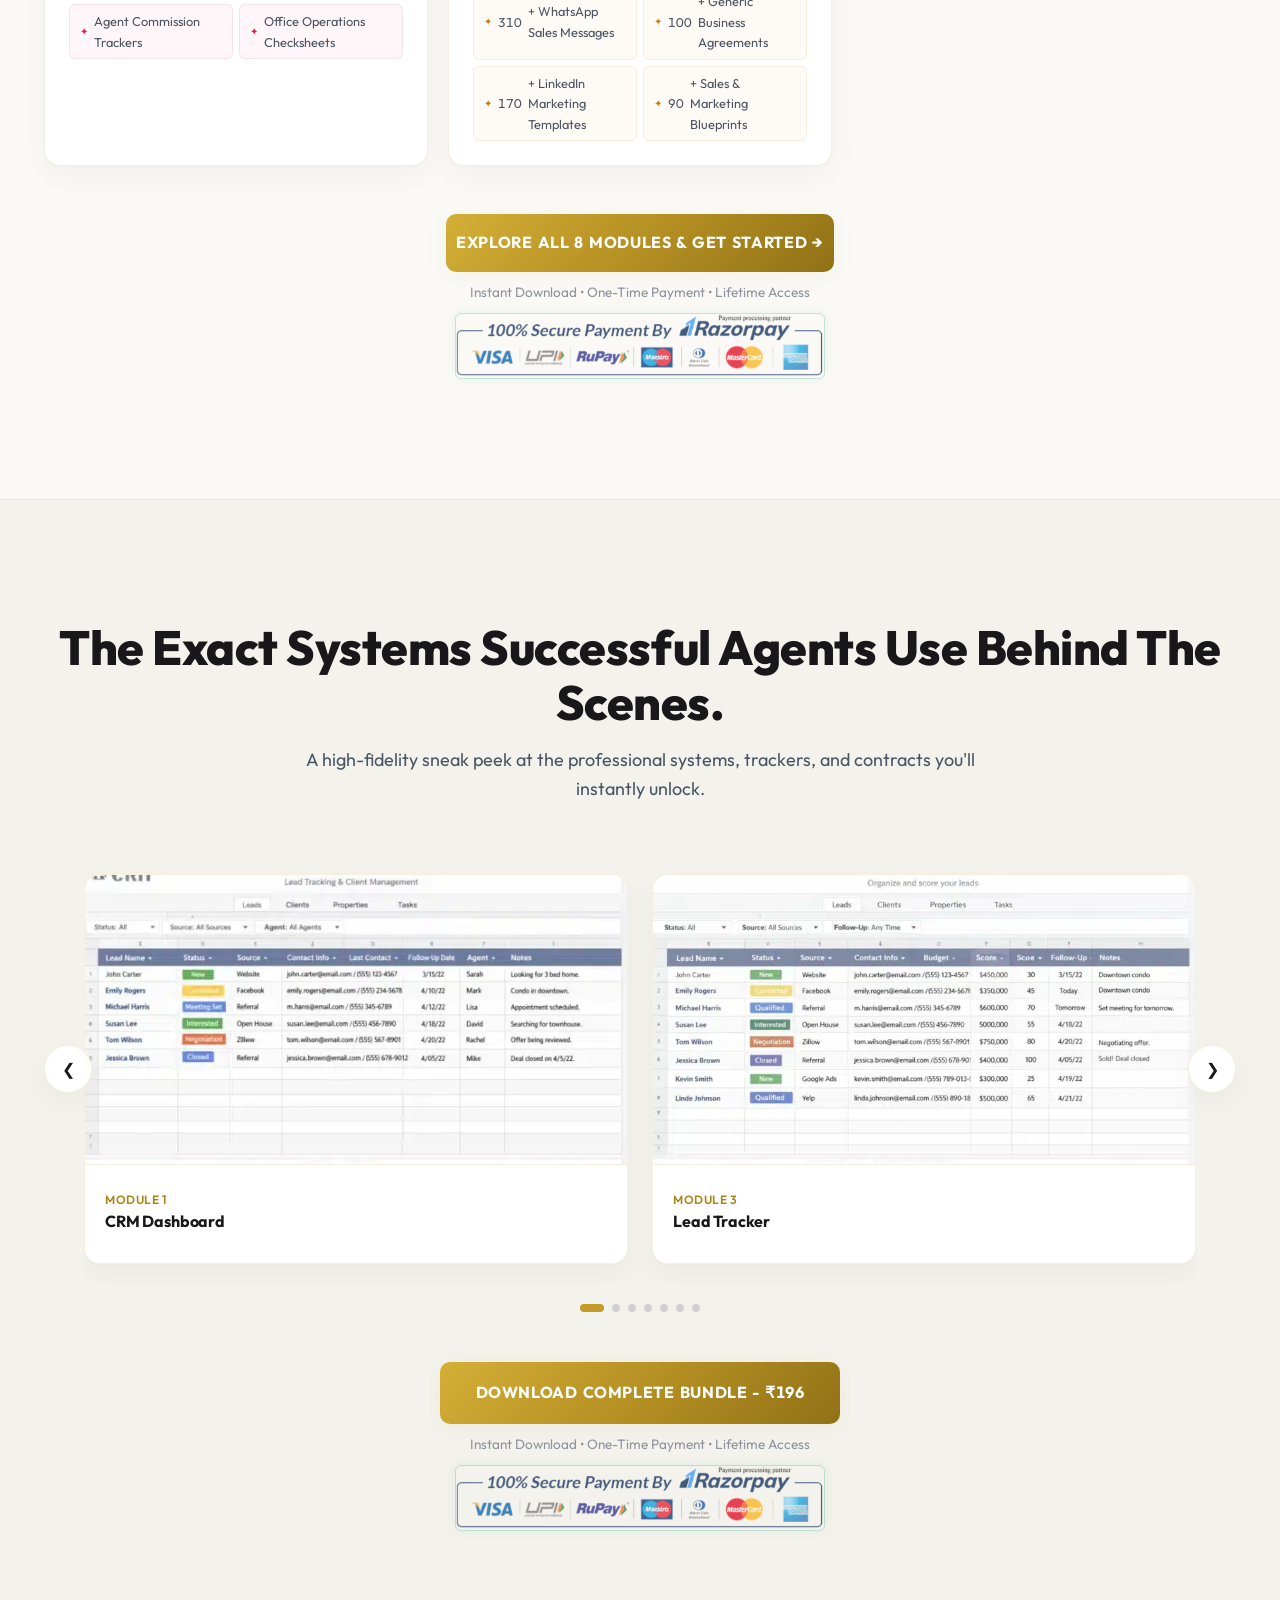
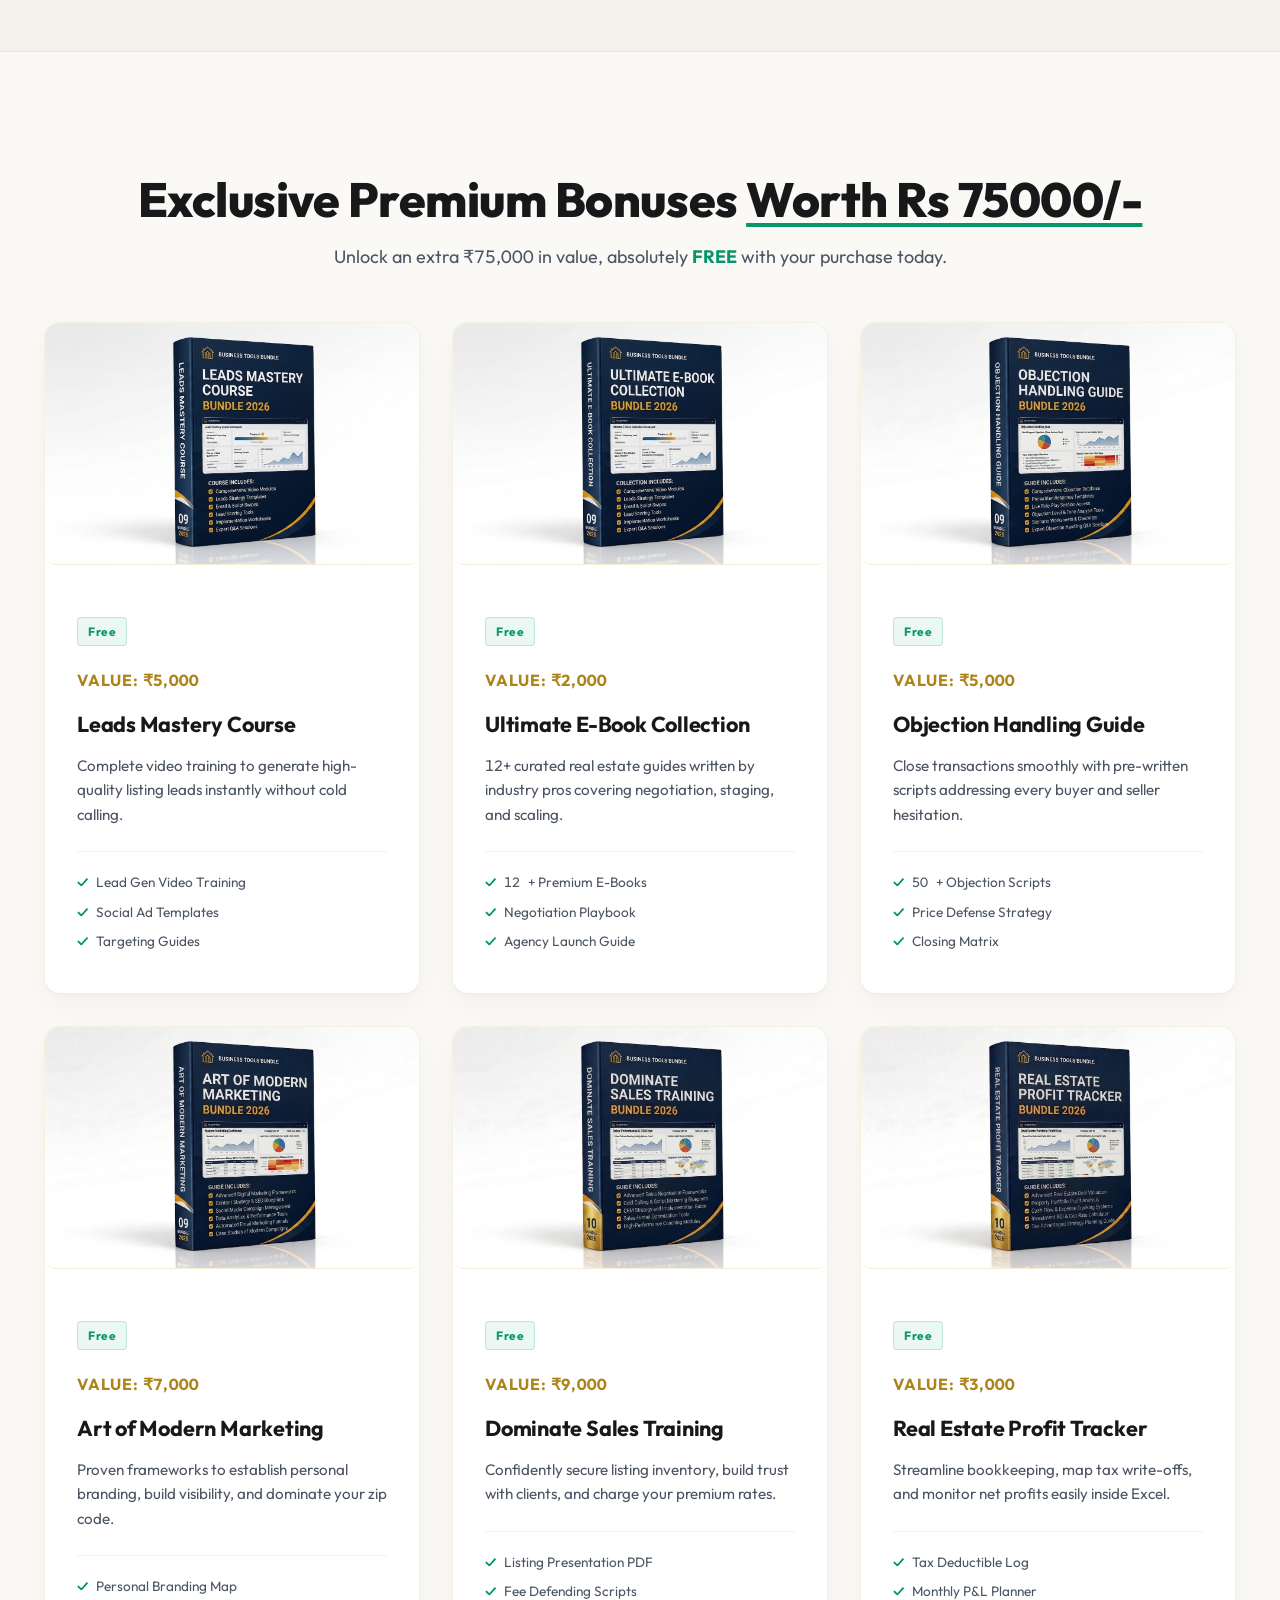
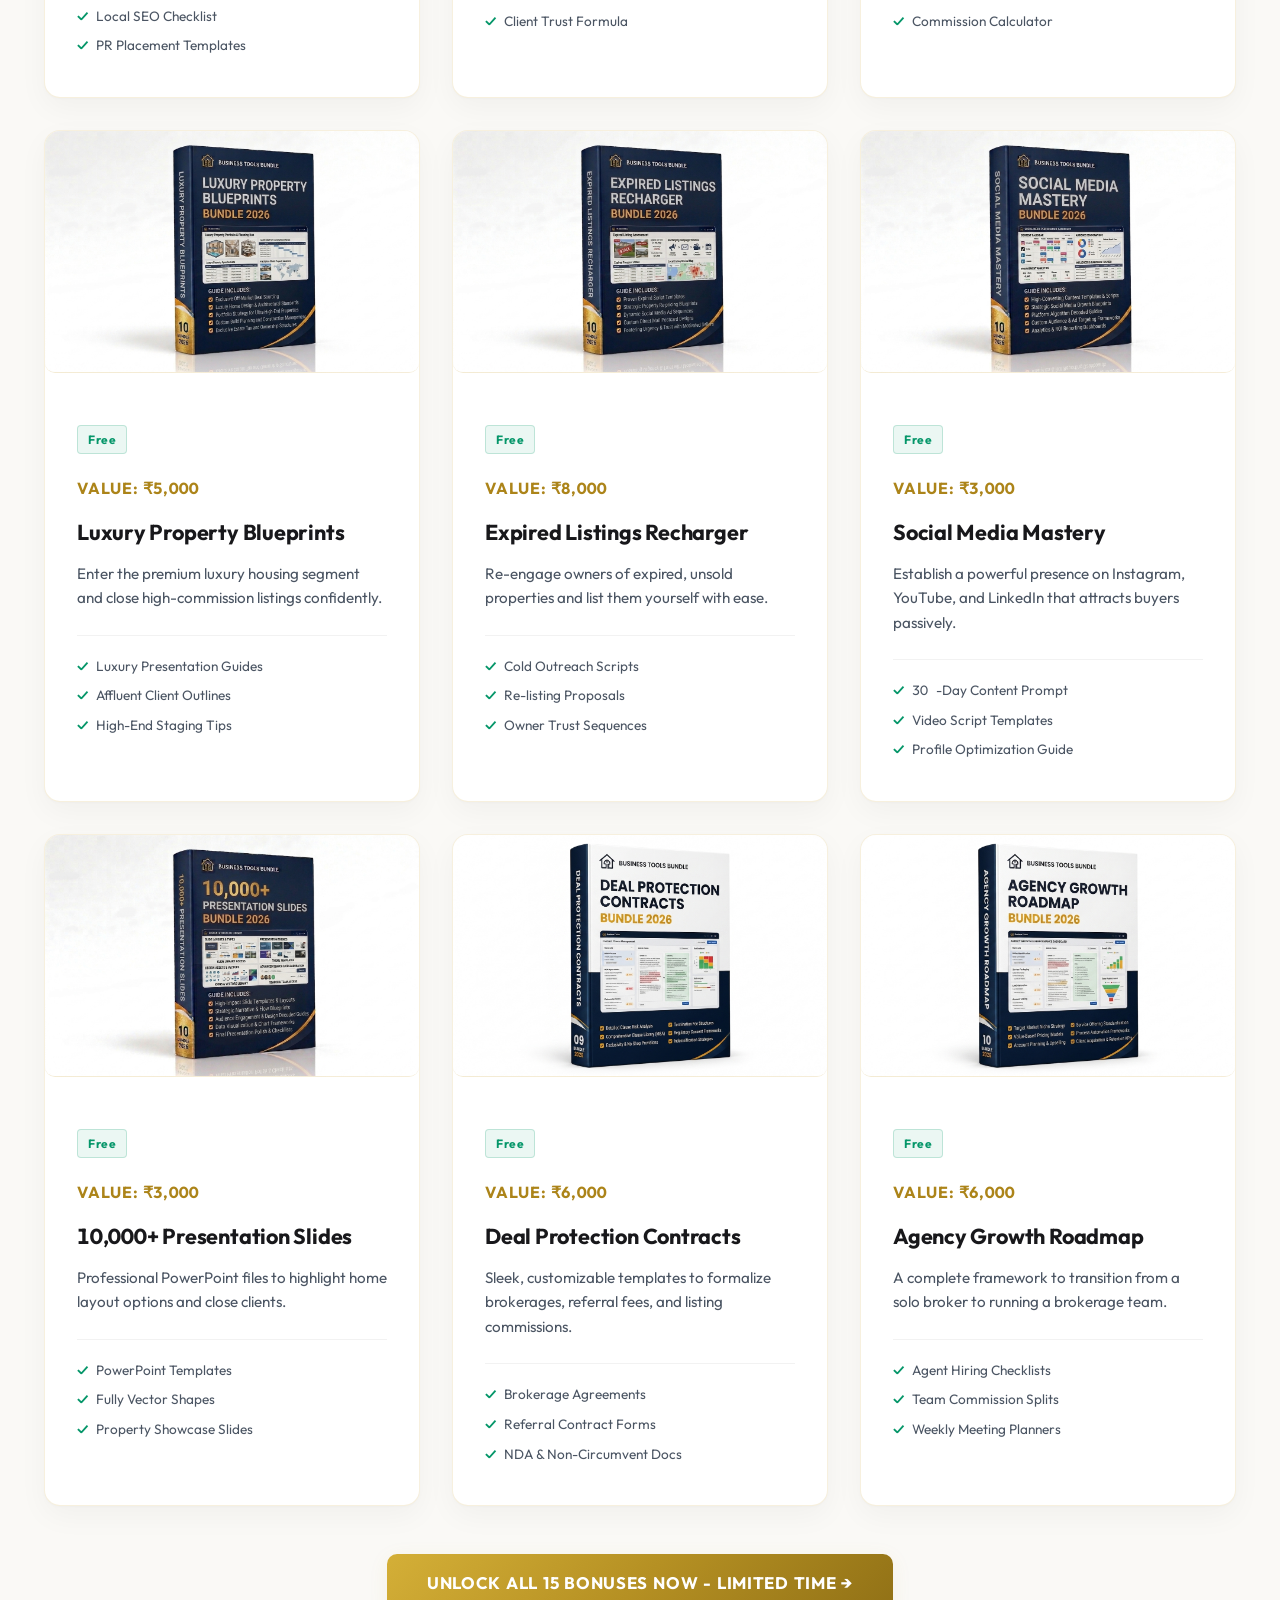
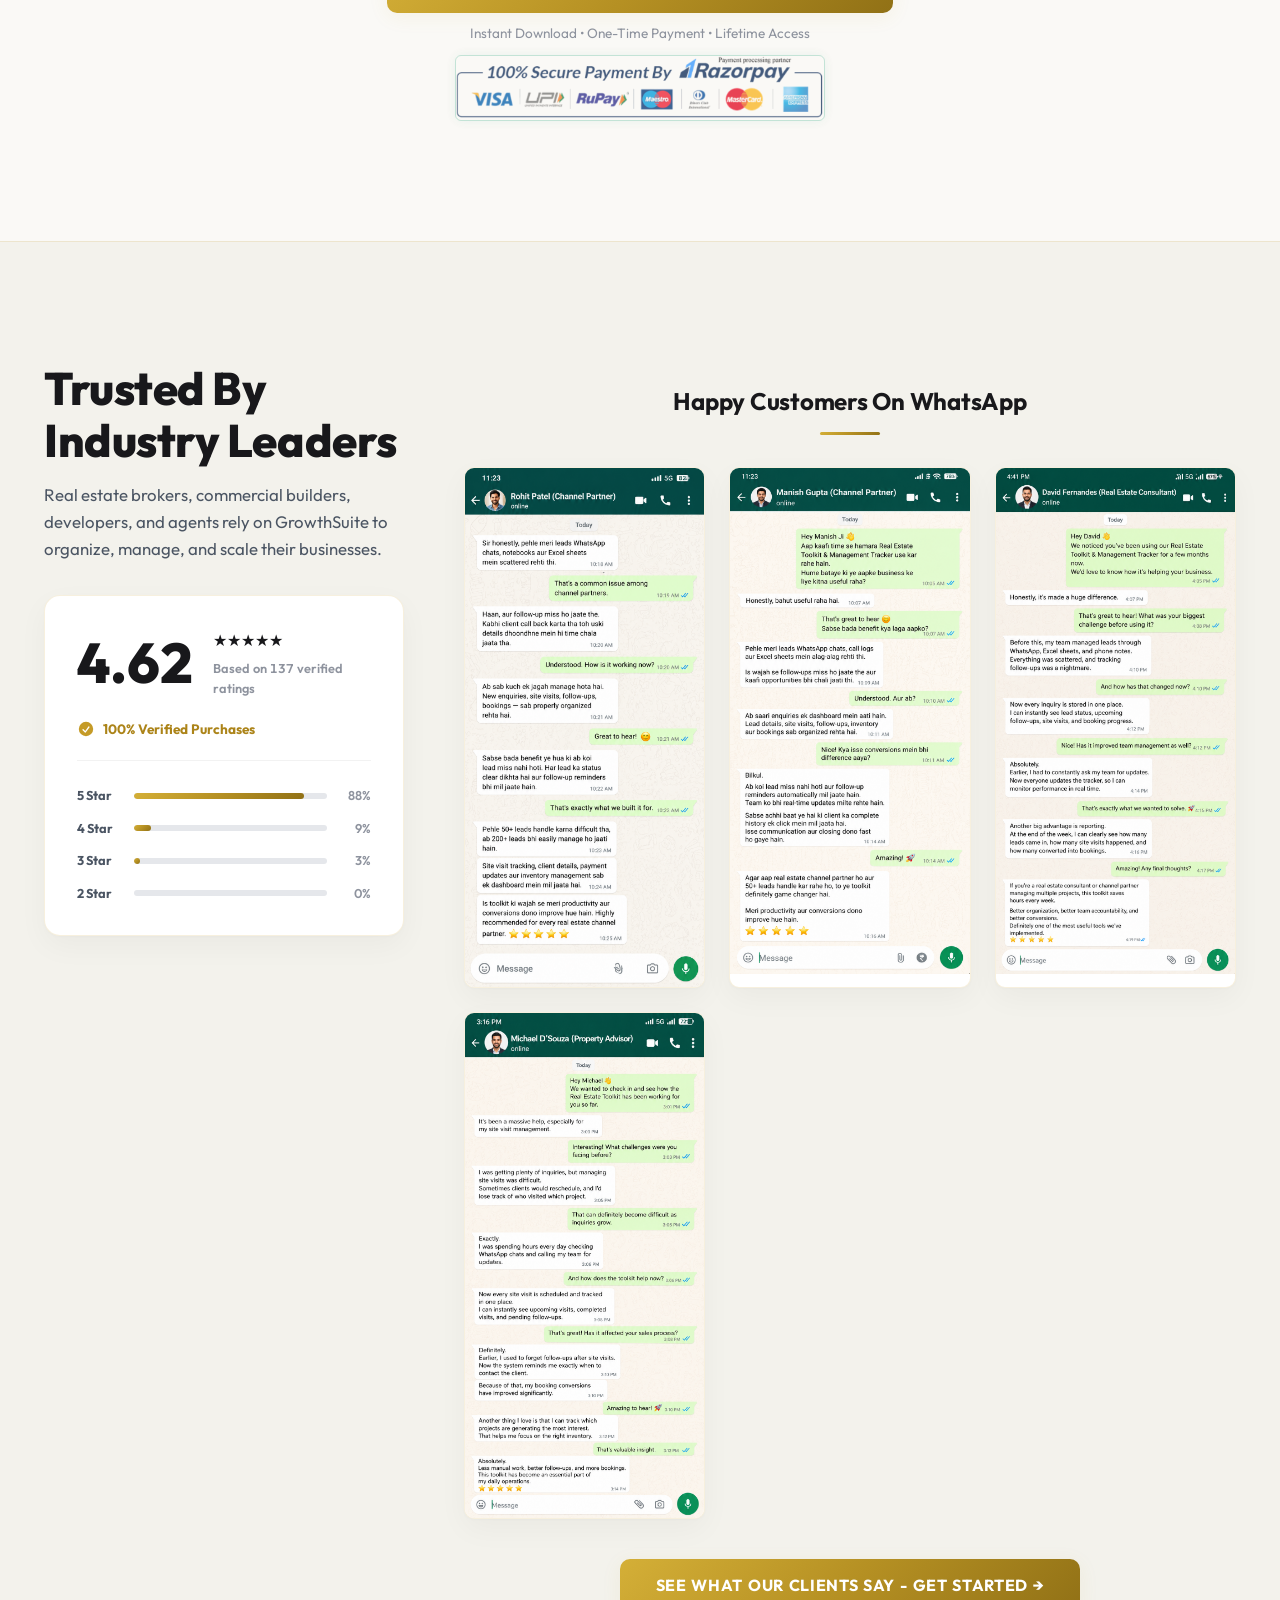
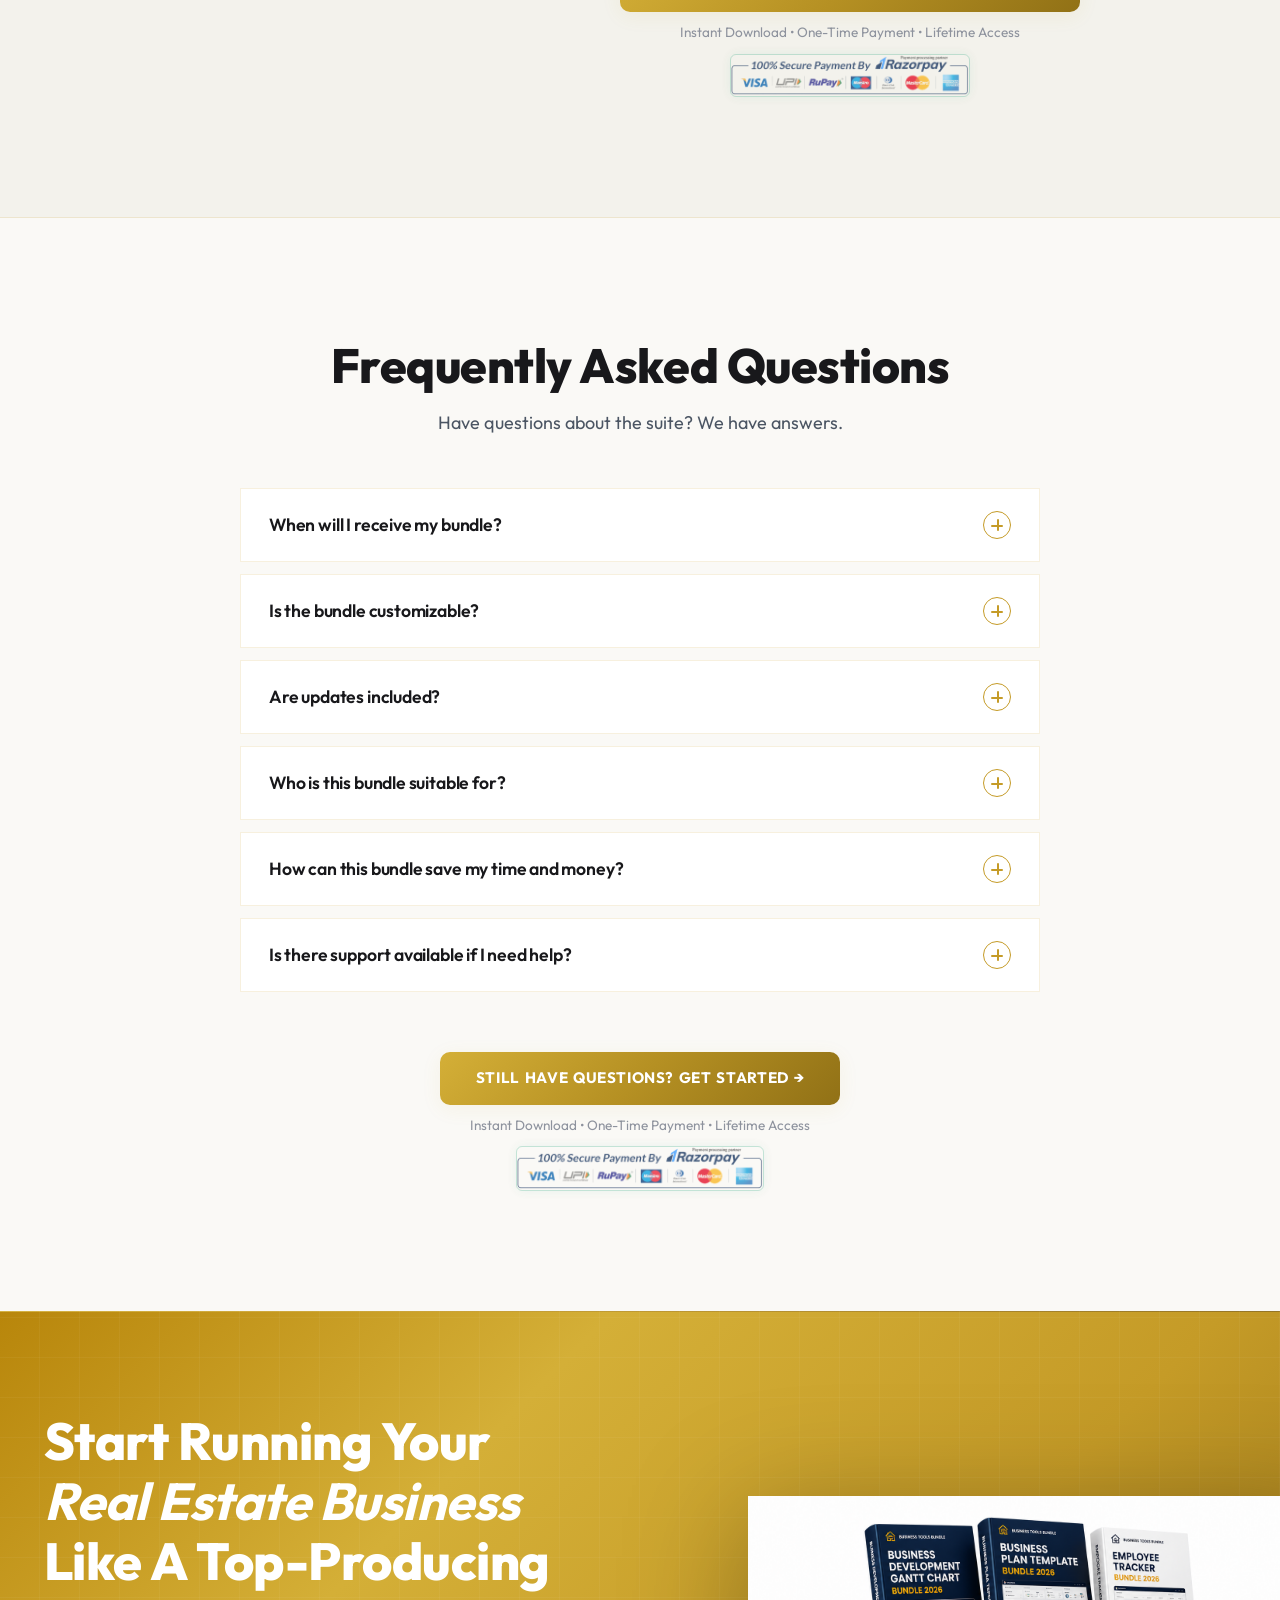
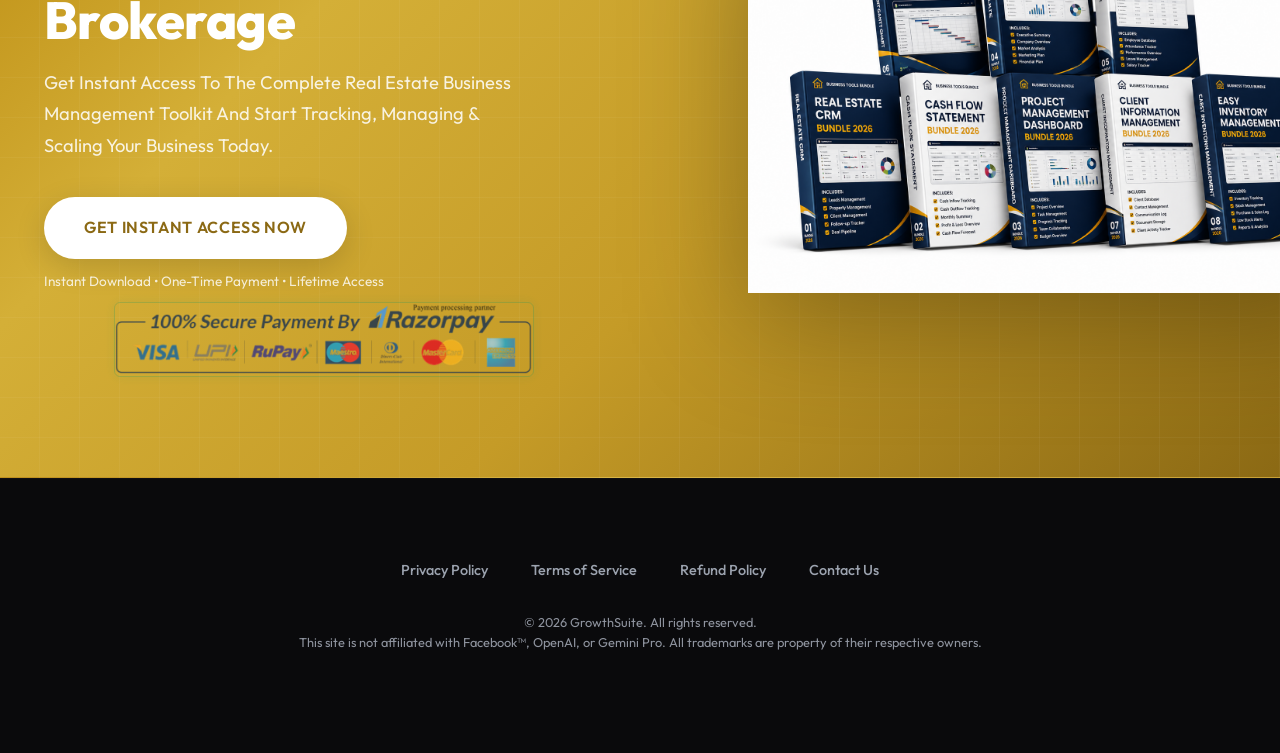
==== commit 86e16631: "minor client changes" ====
--- a/index.html
+++ b/index.html
@@ -52,7 +52,7 @@
                     <span class="badge-text">Rated <span class="num">4.62</span>/<span class="num">5</span> by Industry Pros</span>
                 </div>
                 
-                <h1 class="hero-main-title">Close More Deals. Track Every Lead. <span class="text-gold heading-italic">Scale Your Real Estate Business</span>Without the Chaos.</h1>
+                <h1 class="hero-main-title">Close More Deals. Track Every Lead. <span class="text-gold heading-italic" style="text-decoration: underline; text-underline-offset: 6px;">Scale Your Real Estate Business</span>Without the Chaos.</h1>
                 <p class="hero-desc">The Ultimate Real Estate Business Management Toolkit trusted by agents, brokers and teams to manage leads, sales, commissions, follow-ups and business growth from one place.</p>
                 
                 <!-- Quick Highlights -->
@@ -486,7 +486,7 @@
     <!-- Bonuses Section -->
     <section id="bonuses" class="bonuses-section reveal">
         <div class="container">
-            <h2 class="section-title text-center">Exclusive Premium Bonuses Worth Rs 75000/-</h2>
+            <h2 class="section-title text-center">Exclusive Premium Bonuses <span style="text-decoration: underline; text-underline-offset: 6px; text-decoration-color: #059669;">Worth Rs 75000/-</span></h2>
             <p class="section-subtitle text-center">Unlock an extra ₹<span class="num">75,000</span> in value, absolutely <span style="color: #059669; font-weight: 700;">FREE</span> with your purchase today.</p>
 
             <div class="bonus-grid">
@@ -885,11 +885,15 @@
     <footer>
         <div class="container">
             <div class="footer-links">
-                <a href="#">Privacy Policy</a>
-                <a href="#">Terms & Conditions</a>
+                <a href="privacy.html">Privacy Policy</a>
+                <a href="terms.html">Terms of Service</a>
+                <a href="refund.html">Refund Policy</a>
                 <a href="#">Contact Us</a>
             </div>
-            <p>&copy; 2026 GrowthSuite. All rights reserved.</p>
+            <p style="font-size: 0.8rem; color: var(--text-muted); margin-top: 16px; line-height: 1.6; max-width: 800px; margin-left: auto; margin-right: auto;">
+                &copy; 2026 GrowthSuite. All rights reserved.<br>
+                This site is not affiliated with Facebook&trade;, OpenAI, or Gemini Pro. All trademarks are property of their respective owners.
+            </p>
         </div>
     </footer>
 
@@ -901,18 +905,10 @@
                 <span class="sticky-title">Growth Suite 3-in-1</span>
             </div>
             
-            <!-- Sticky Timer -->
-            <div class="sticky-timer-container">
-                <span class="sticky-timer-label">Hurry Up!</span>
-                <div class="sticky-timer-block">
-                    <span id="sticky-hours"><span class="num">02</span></span>h
-                </div>
-                <div class="sticky-timer-block">
-                    <span id="sticky-minutes"><span class="num">14</span></span>m
-                </div>
-                <div class="sticky-timer-block">
-                    <span id="sticky-seconds"><span class="num">30</span></span>s
-                </div>
+            <!-- Live Buying Counter -->
+            <div class="sticky-counter">
+                <span class="sticky-counter-icon">&#128100;</span>
+                <span class="sticky-counter-text"><span class="num" id="live-buyers">127</span> users are buying this</span>
             </div>
             
             <!-- Sticky Price & Action -->
@@ -1057,19 +1053,15 @@
             });
         });
 
-        // Timer
-        let totalSeconds = 2 * 3600 + 14 * 60 + 30;
-        function updateTimer() {
-            const h = Math.floor(totalSeconds / 3600);
-            const m = Math.floor((totalSeconds % 3600) / 60);
-            const s = totalSeconds % 60;
-            document.querySelectorAll('#sticky-hours, [id^="hours-"]').forEach(el => { if(el) el.textContent = String(h).padStart(2, '0'); });
-            document.querySelectorAll('#sticky-minutes, [id^="minutes-"]').forEach(el => { if(el) el.textContent = String(m).padStart(2, '0'); });
-            document.querySelectorAll('#sticky-seconds, [id^="seconds-"]').forEach(el => { if(el) el.textContent = String(s).padStart(2, '0'); });
-            if (totalSeconds > 0) totalSeconds--;
+        // Live Buying Counter
+        let liveBuyers = 127;
+        function updateLiveCounter() {
+            const el = document.getElementById('live-buyers');
+            if (el) el.textContent = liveBuyers;
+            liveBuyers += Math.floor(Math.random() * 2);
         }
-        updateTimer();
-        setInterval(updateTimer, 1000);
+        updateLiveCounter();
+        setInterval(updateLiveCounter, 1000);
     </script>
 </body>
 </html>
--- a/style.css
+++ b/style.css
@@ -27,7 +27,7 @@
     --transition-smooth: 0.4s cubic-bezier(0.4, 0, 0.2, 1);
     
     /* Typography */
-    --font-heading: 'Playfair Display', serif;
+    --font-heading: 'Outfit', sans-serif;
     --font-body: 'Outfit', sans-serif;
     
     /* Light Mode Shadows */
@@ -350,6 +350,9 @@
     max-width: 31%;
     opacity: 0.75;
     vertical-align: middle;
+    border-radius: 6px;
+    border: 1px solid rgba(5, 150, 105, 0.3);
+    box-shadow: 0 0 12px rgba(5, 150, 105, 0.1);
 }
 
 @media (max-width: 900px) {
@@ -797,8 +800,8 @@
 }
 
 .hero-badge {
-    background: rgba(197, 155, 39, 0.08);
-    border: 1px solid rgba(197, 155, 39, 0.2);
+    background: rgba(5, 150, 105, 0.08);
+    border: 1px solid rgba(5, 150, 105, 0.2);
     border-radius: 30px;
     padding: 6px 16px;
     display: inline-flex;
@@ -811,12 +814,12 @@
 }
 
 .star-rating {
-    color: var(--accent-gold);
+    color: #059669;
     letter-spacing: 1px;
 }
 
 .badge-text {
-    color: var(--text-gold);
+    color: #059669;
     text-transform: uppercase;
     letter-spacing: 0.05em;
 }
@@ -2024,6 +2027,28 @@
     text-transform: uppercase;
 }
 
+.order-product-image {
+    display: flex;
+    align-items: center;
+    gap: 14px;
+    padding: 14px 0;
+    margin-bottom: 8px;
+    border-bottom: 1px solid var(--border-glass);
+}
+.order-product-image img {
+    width: 64px;
+    height: 64px;
+    border-radius: 8px;
+    object-fit: cover;
+    border: 1px solid var(--border-glass);
+    box-shadow: var(--shadow-soft);
+}
+.order-product-details {
+    display: flex;
+    flex-direction: column;
+    gap: 2px;
+}
+
 .order-row strong {
     color: var(--text-primary);
 }
@@ -2071,8 +2096,23 @@
     display: flex;
     justify-content: center;
     gap: 24px;
-    margin-top: 30px;
-    opacity: 0.8;
+    margin-top: 24px;
+}
+
+.security-badge {
+    display: flex;
+    align-items: center;
+    gap: 8px;
+    font-size: 0.75rem;
+    color: var(--text-secondary);
+    font-weight: 600;
+}
+
+.security-badge svg {
+    width: 16px;
+    height: 16px;
+    color: #059669;
+    flex-shrink: 0;
 }
 
 .security-badge {
@@ -2435,35 +2475,30 @@
     .sticky-title-container {
         display: none;
     }
-    .sticky-timer-container {
+    .sticky-counter {
+        padding: 4px 10px;
         gap: 4px;
     }
-    .sticky-timer-label {
-        display: inline;
-        font-size: 0.55rem;
-    }
-    .sticky-timer-block {
-        padding: 4px 6px;
-        font-size: 0.8rem;
-    }
-    .sticky-timer-block span {
-        font-size: 0.8rem;
+    .sticky-counter-text {
+        font-size: 0.75rem;
     }
     .sticky-action-container {
-        gap: 8px;
+        flex-direction: column;
+        align-items: flex-end;
+        gap: 2px;
     }
     .sticky-price-tag {
         gap: 4px;
     }
     .sticky-price-tag .old-price {
-        font-size: 0.75rem;
+        font-size: 0.7rem;
     }
     .sticky-price-tag .current-price {
-        font-size: 1rem;
+        font-size: 0.95rem;
     }
     .btn-sticky-cta {
-        padding: 6px 14px;
-        font-size: 0.75rem;
+        padding: 4px 12px;
+        font-size: 0.7rem;
         white-space: nowrap;
     }
 }
@@ -2615,45 +2650,31 @@
     color: var(--text-primary);
 }
 
-.sticky-timer-container {
+.sticky-counter {
     display: flex;
     align-items: center;
     gap: 8px;
-}
-
-.sticky-timer-label {
-    display: none;
-    font-size: 0.65rem;
+    background: rgba(5, 150, 105, 0.08);
+    border: 1px solid rgba(5, 150, 105, 0.2);
+    padding: 8px 16px;
+    border-radius: var(--radius-sm);
+}
+
+.sticky-counter-icon {
+    font-size: 1.2rem;
+    line-height: 1;
+}
+
+.sticky-counter-text {
+    font-size: 0.9rem;
+    font-weight: 700;
+    color: #059669;
+    white-space: nowrap;
+}
+
+.sticky-counter-text .num {
+    color: #059669;
     font-weight: 800;
-    color: #DC2626;
-    text-transform: uppercase;
-    letter-spacing: 0.06em;
-    white-space: nowrap;
-    line-height: 1;
-}
-
-.sticky-timer-block {
-    background: var(--bg-card);
-    border: 1px solid var(--border-glass);
-    padding: 8px 12px;
-    border-radius: var(--radius-sm);
-    font-family: var(--font-heading);
-    font-size: 1.05rem;
-    font-weight: 700;
-    color: var(--text-primary);
-    display: flex;
-    align-items: baseline;
-    gap: 2px;
-    box-shadow: var(--shadow-soft);
-}
-
-.sticky-timer-block span {
-    font-size: 1.05rem;
-    color: #DC2626;
-}
-
-.sticky-timer-block {
-    color: #DC2626;
 }
 
 .sticky-action-container {
@@ -2698,35 +2719,30 @@
     .sticky-title-container {
         display: none;
     }
-    .sticky-timer-container {
+    .sticky-counter {
+        padding: 4px 10px;
         gap: 4px;
     }
-    .sticky-timer-label {
-        display: inline;
-        font-size: 0.55rem;
-    }
-    .sticky-timer-block {
-        padding: 4px 6px;
-        font-size: 0.8rem;
-    }
-    .sticky-timer-block span {
-        font-size: 0.8rem;
+    .sticky-counter-text {
+        font-size: 0.75rem;
     }
     .sticky-action-container {
-        gap: 8px;
+        flex-direction: column;
+        align-items: flex-end;
+        gap: 2px;
     }
     .sticky-price-tag {
         gap: 4px;
     }
     .sticky-price-tag .old-price {
-        font-size: 0.75rem;
+        font-size: 0.7rem;
     }
     .sticky-price-tag .current-price {
-        font-size: 1rem;
+        font-size: 0.95rem;
     }
     .btn-sticky-cta {
-        padding: 6px 14px;
-        font-size: 0.75rem;
+        padding: 4px 12px;
+        font-size: 0.7rem;
         white-space: nowrap;
     }
 }
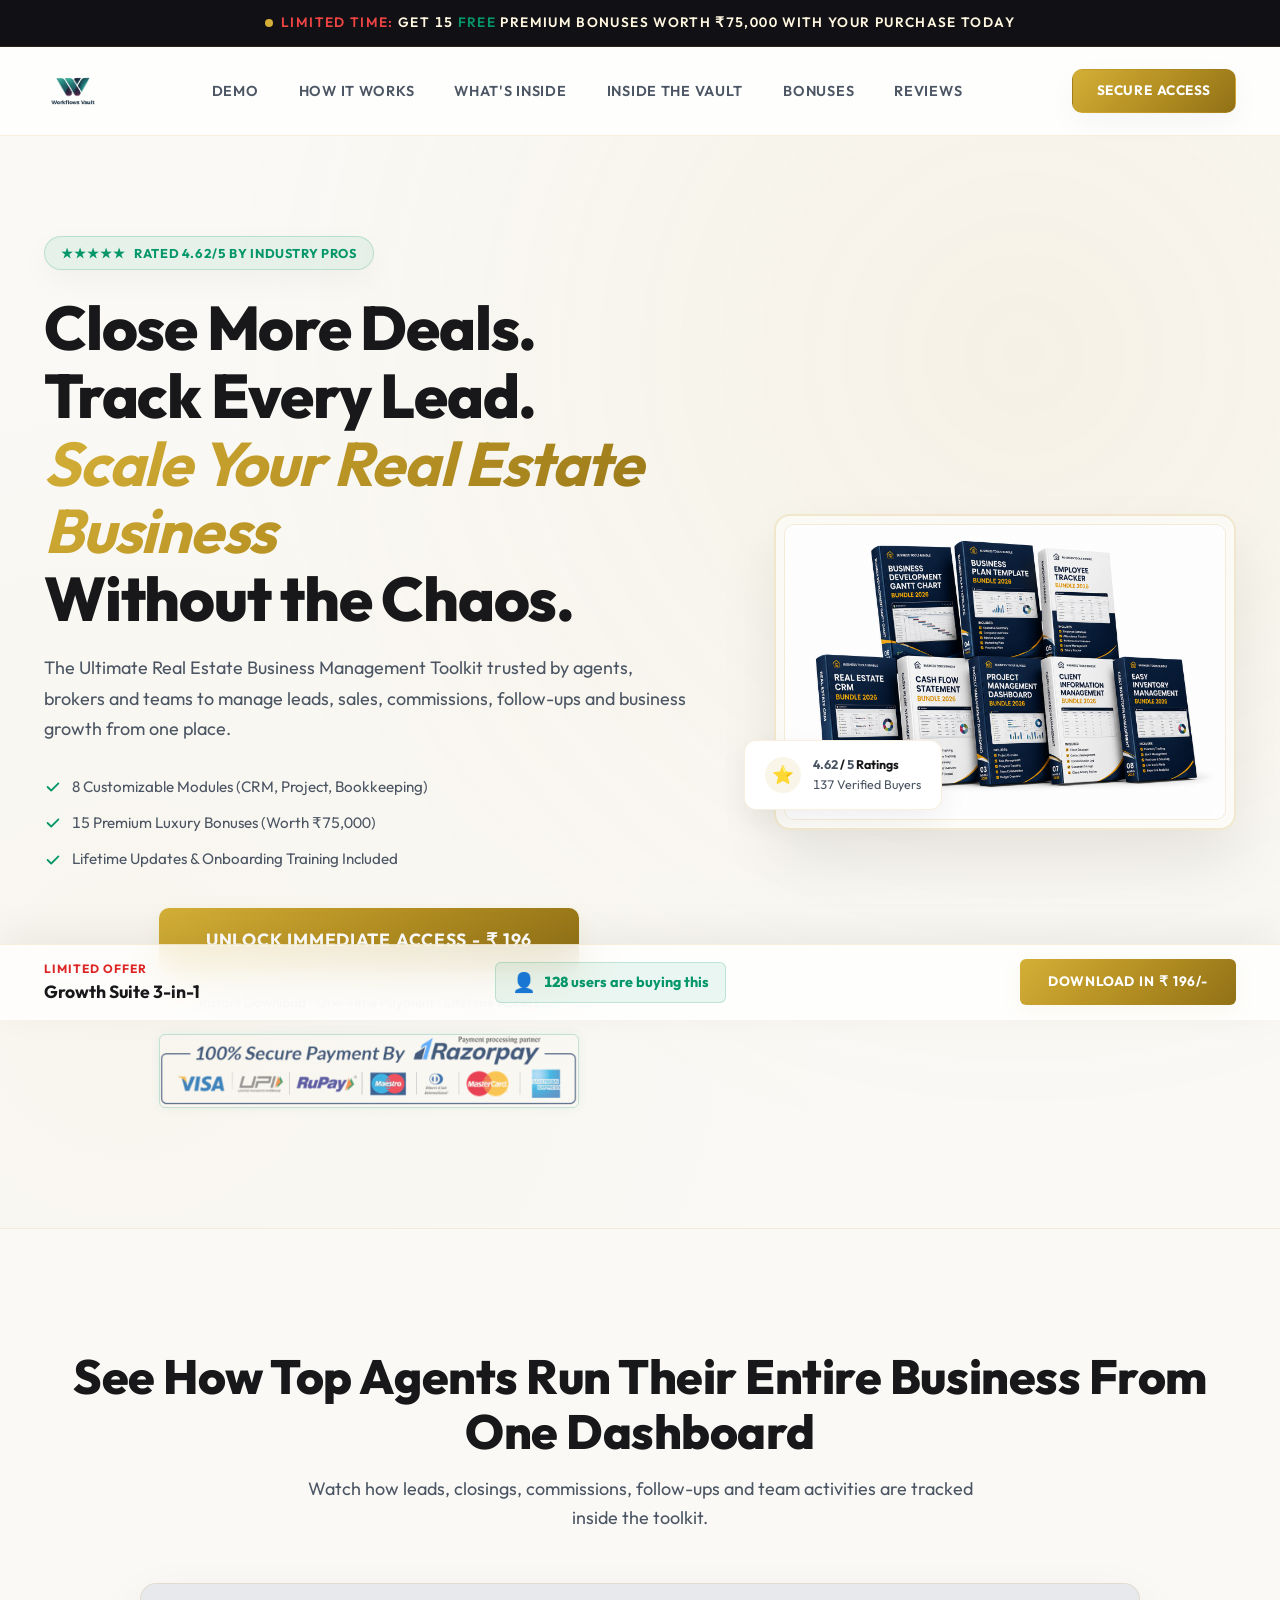
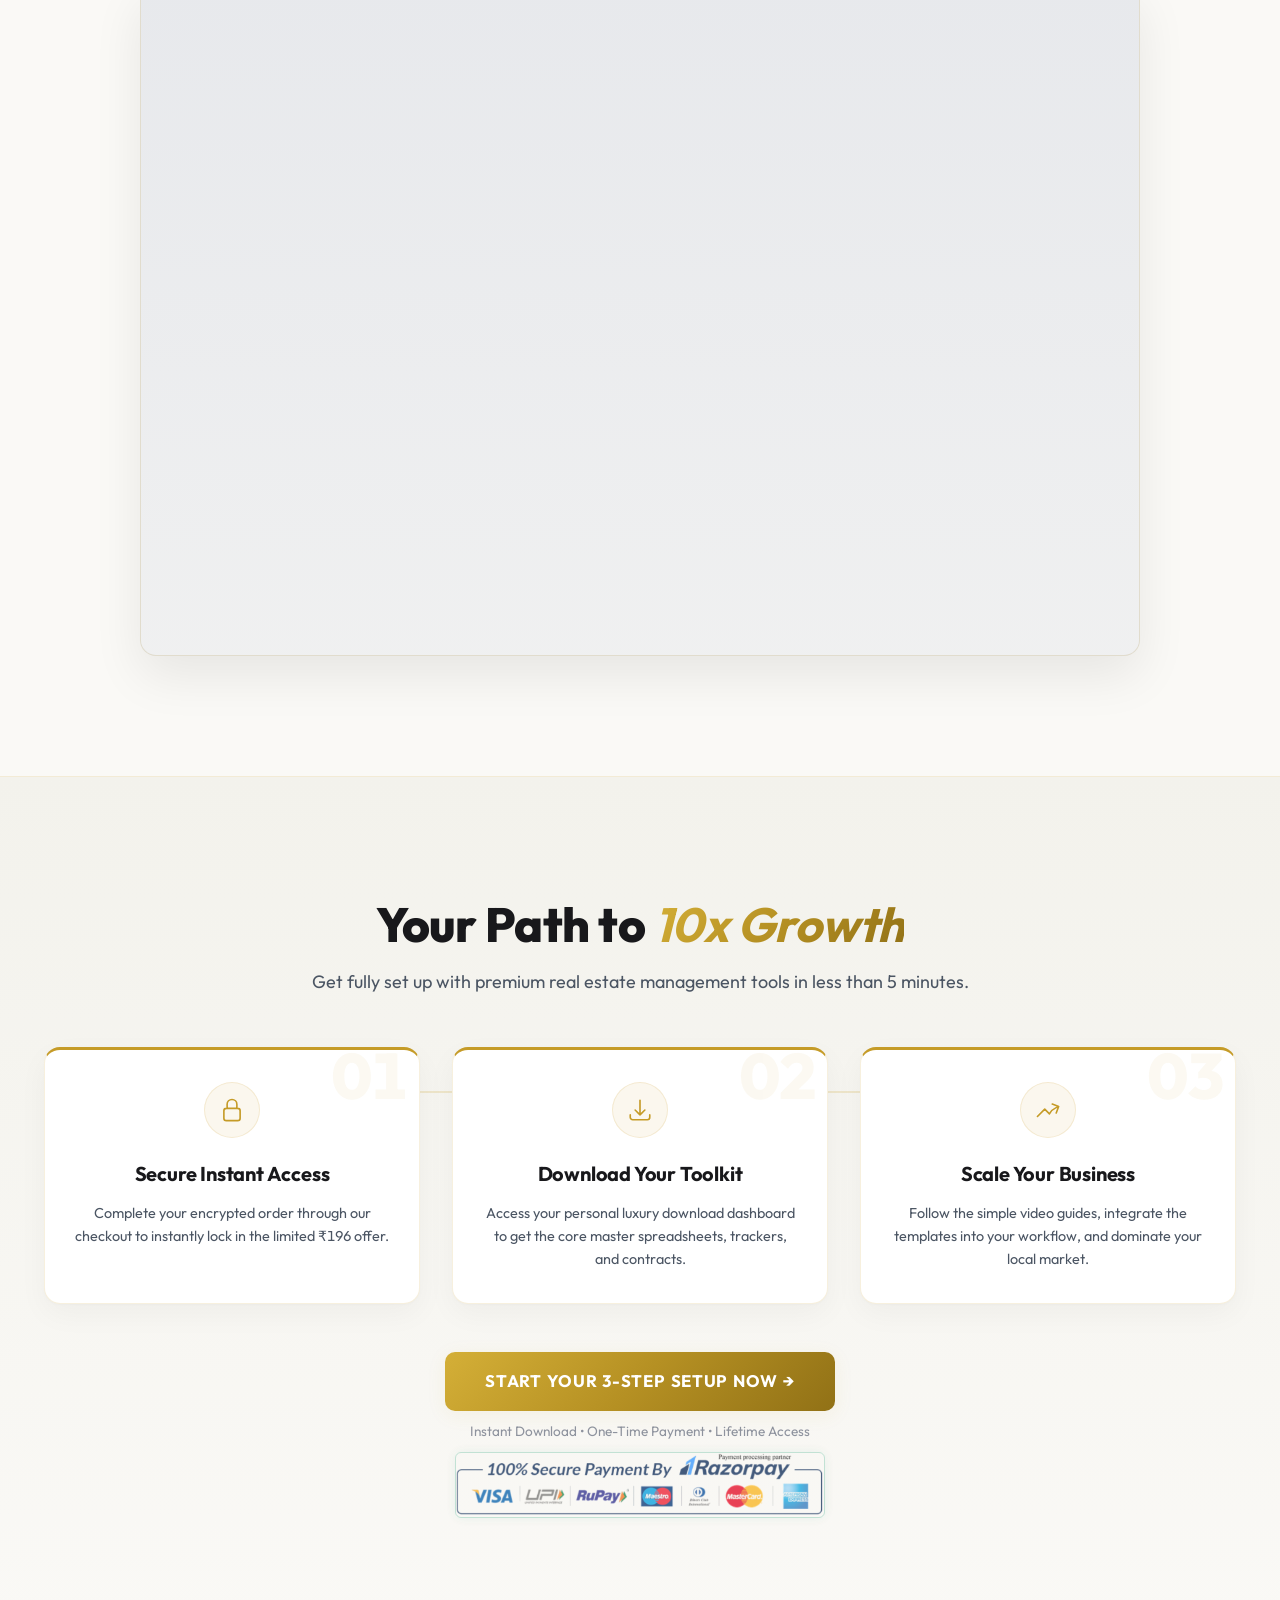
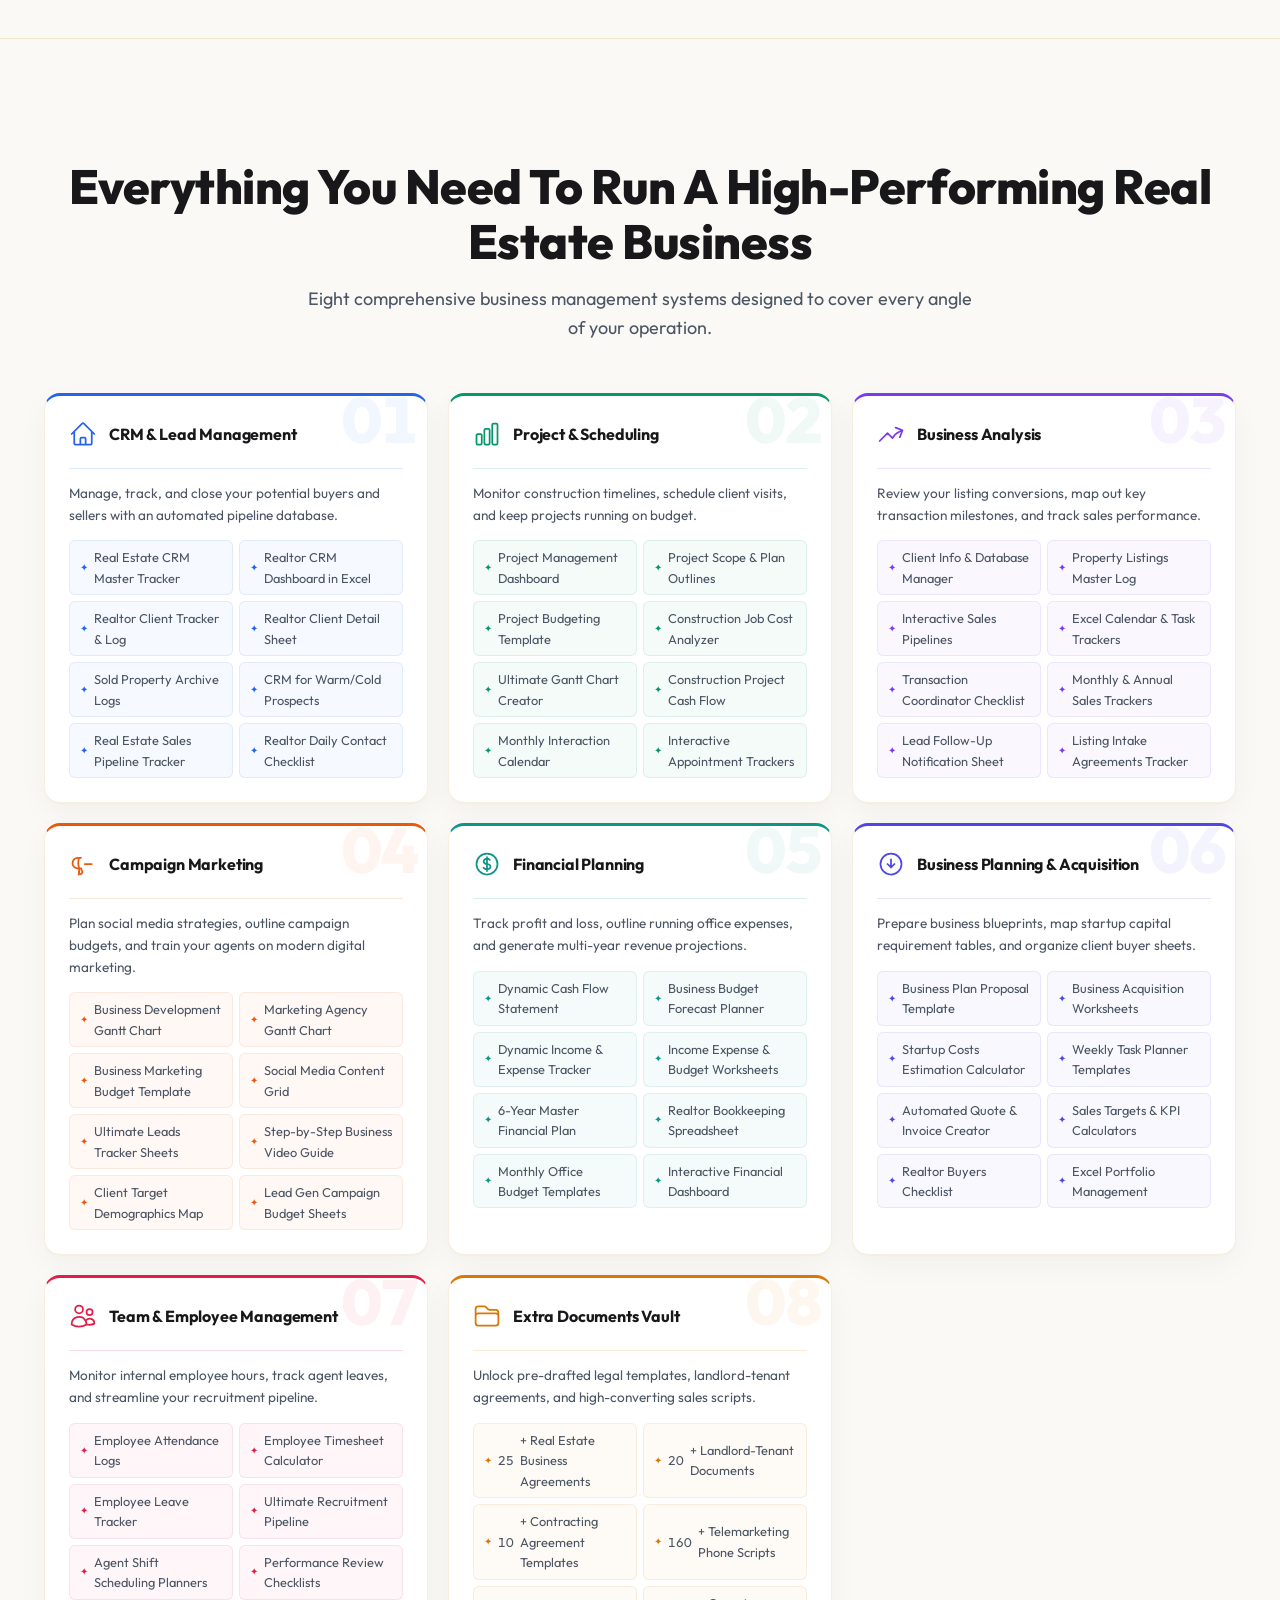
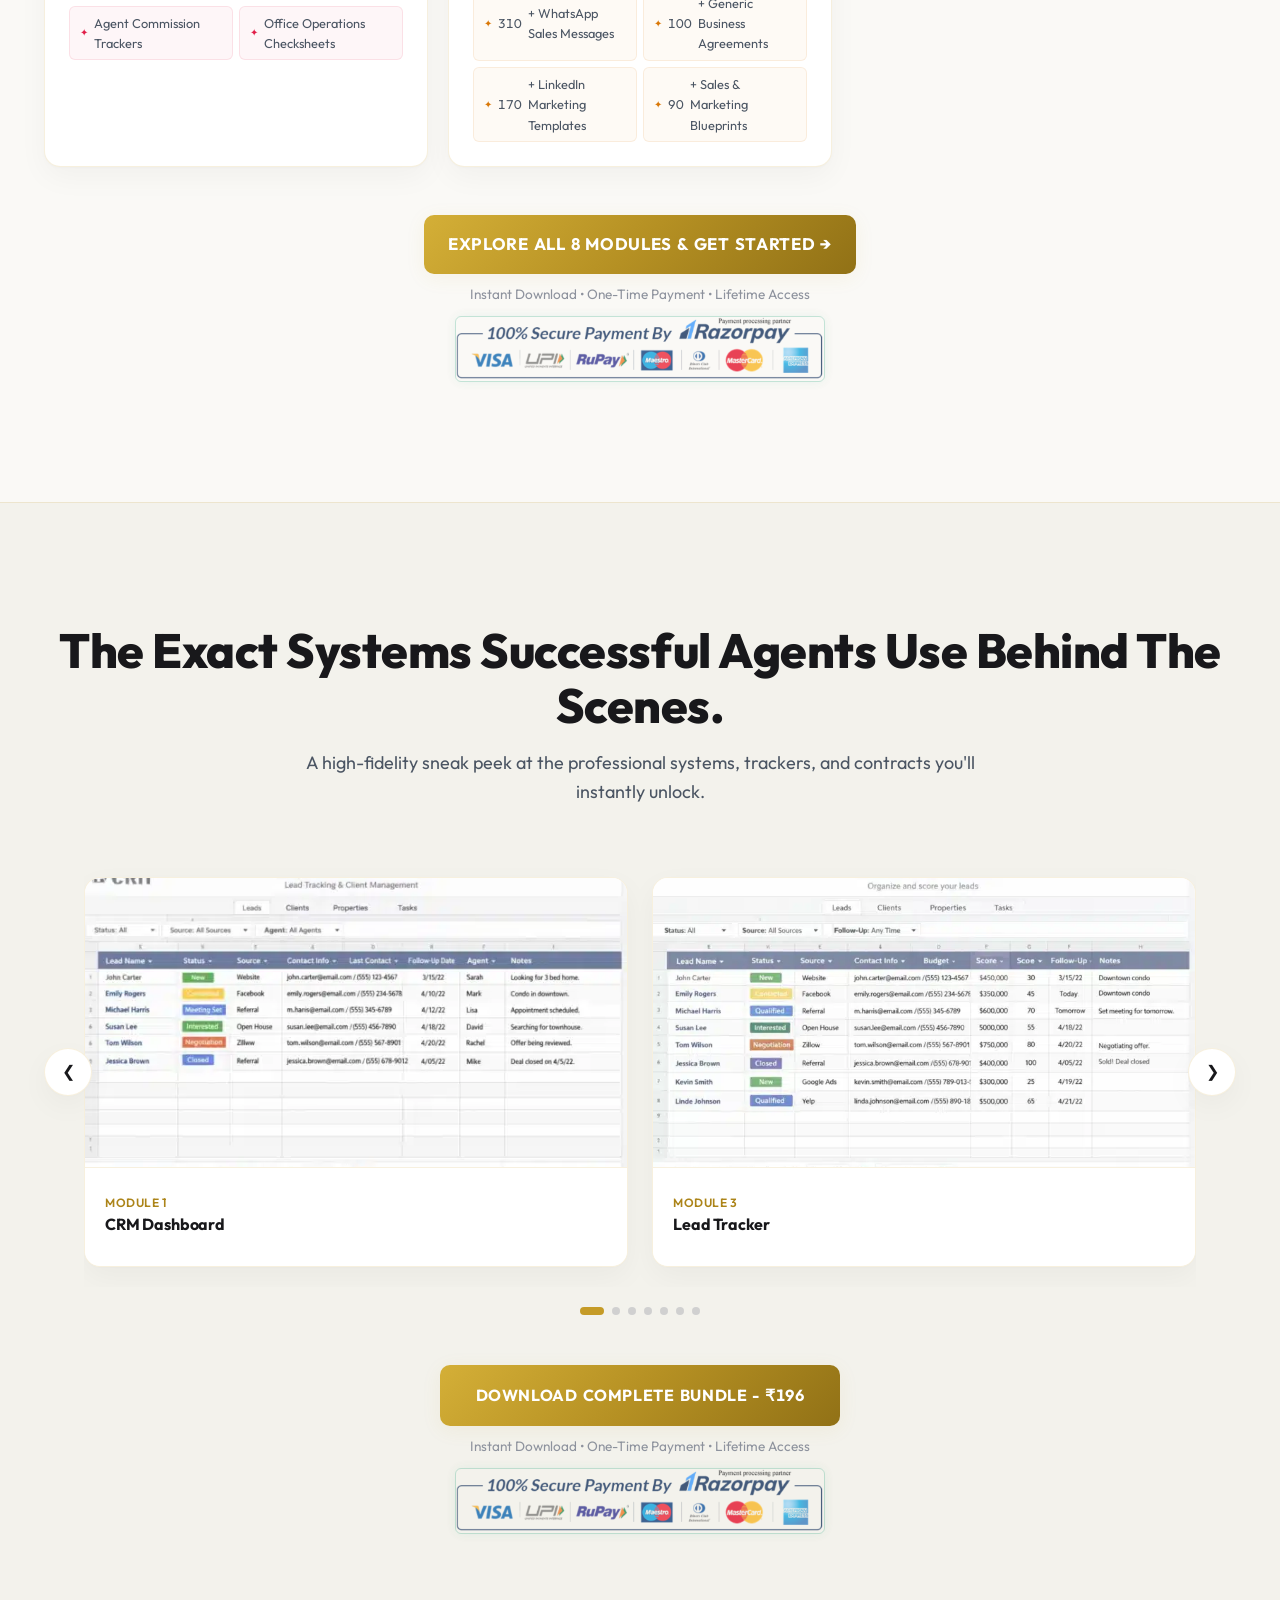
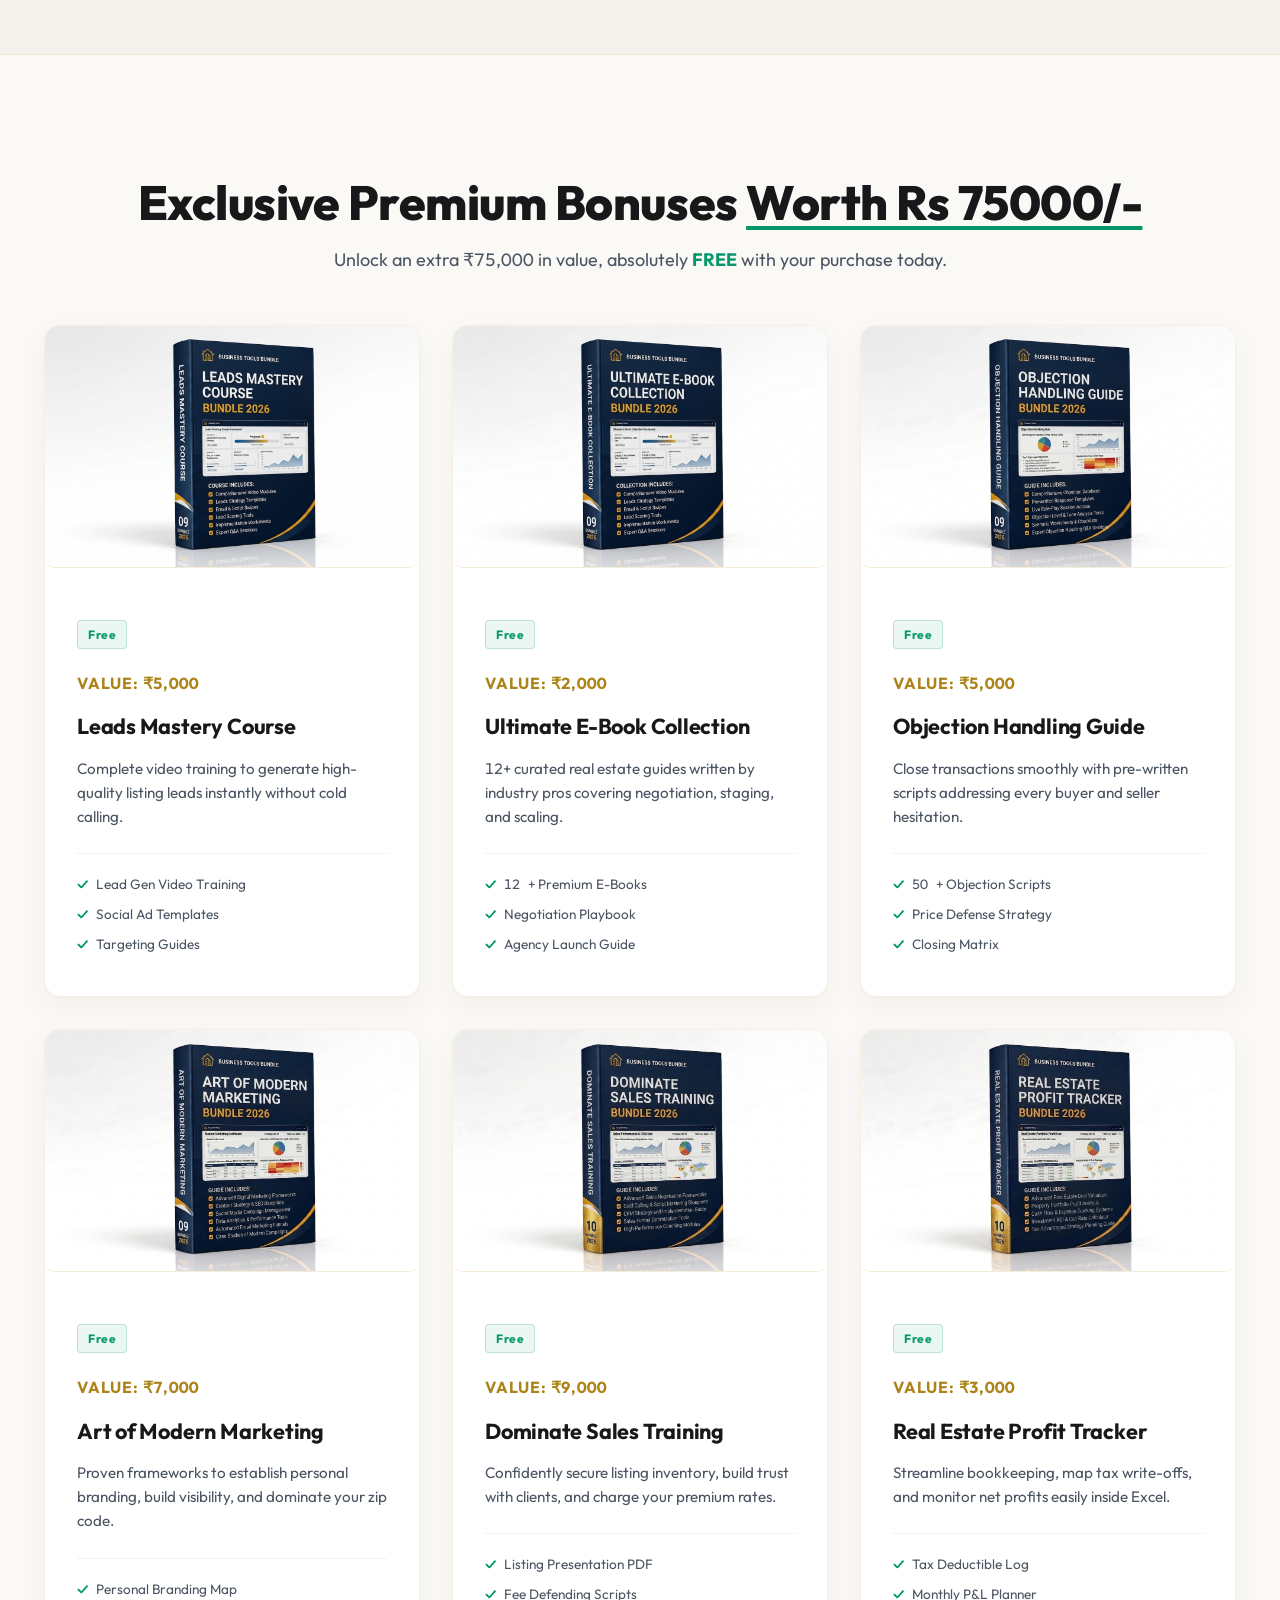
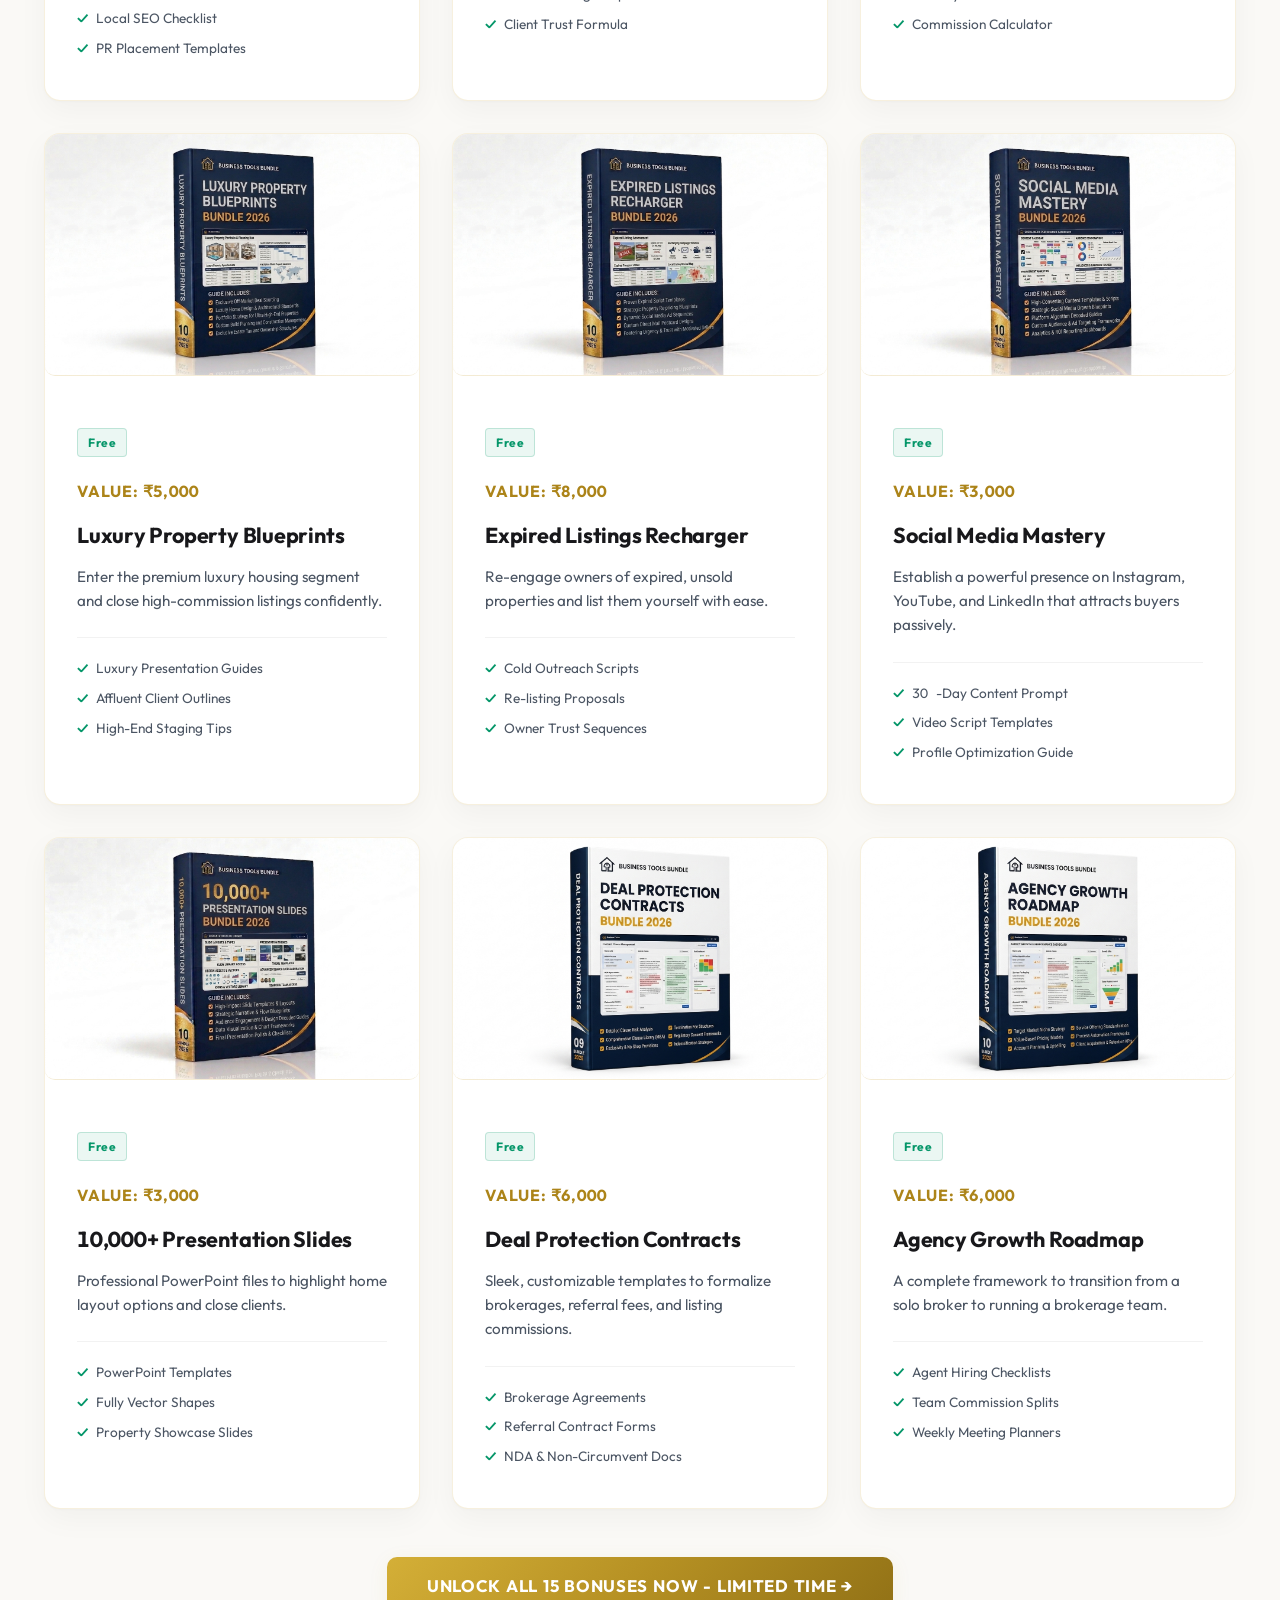
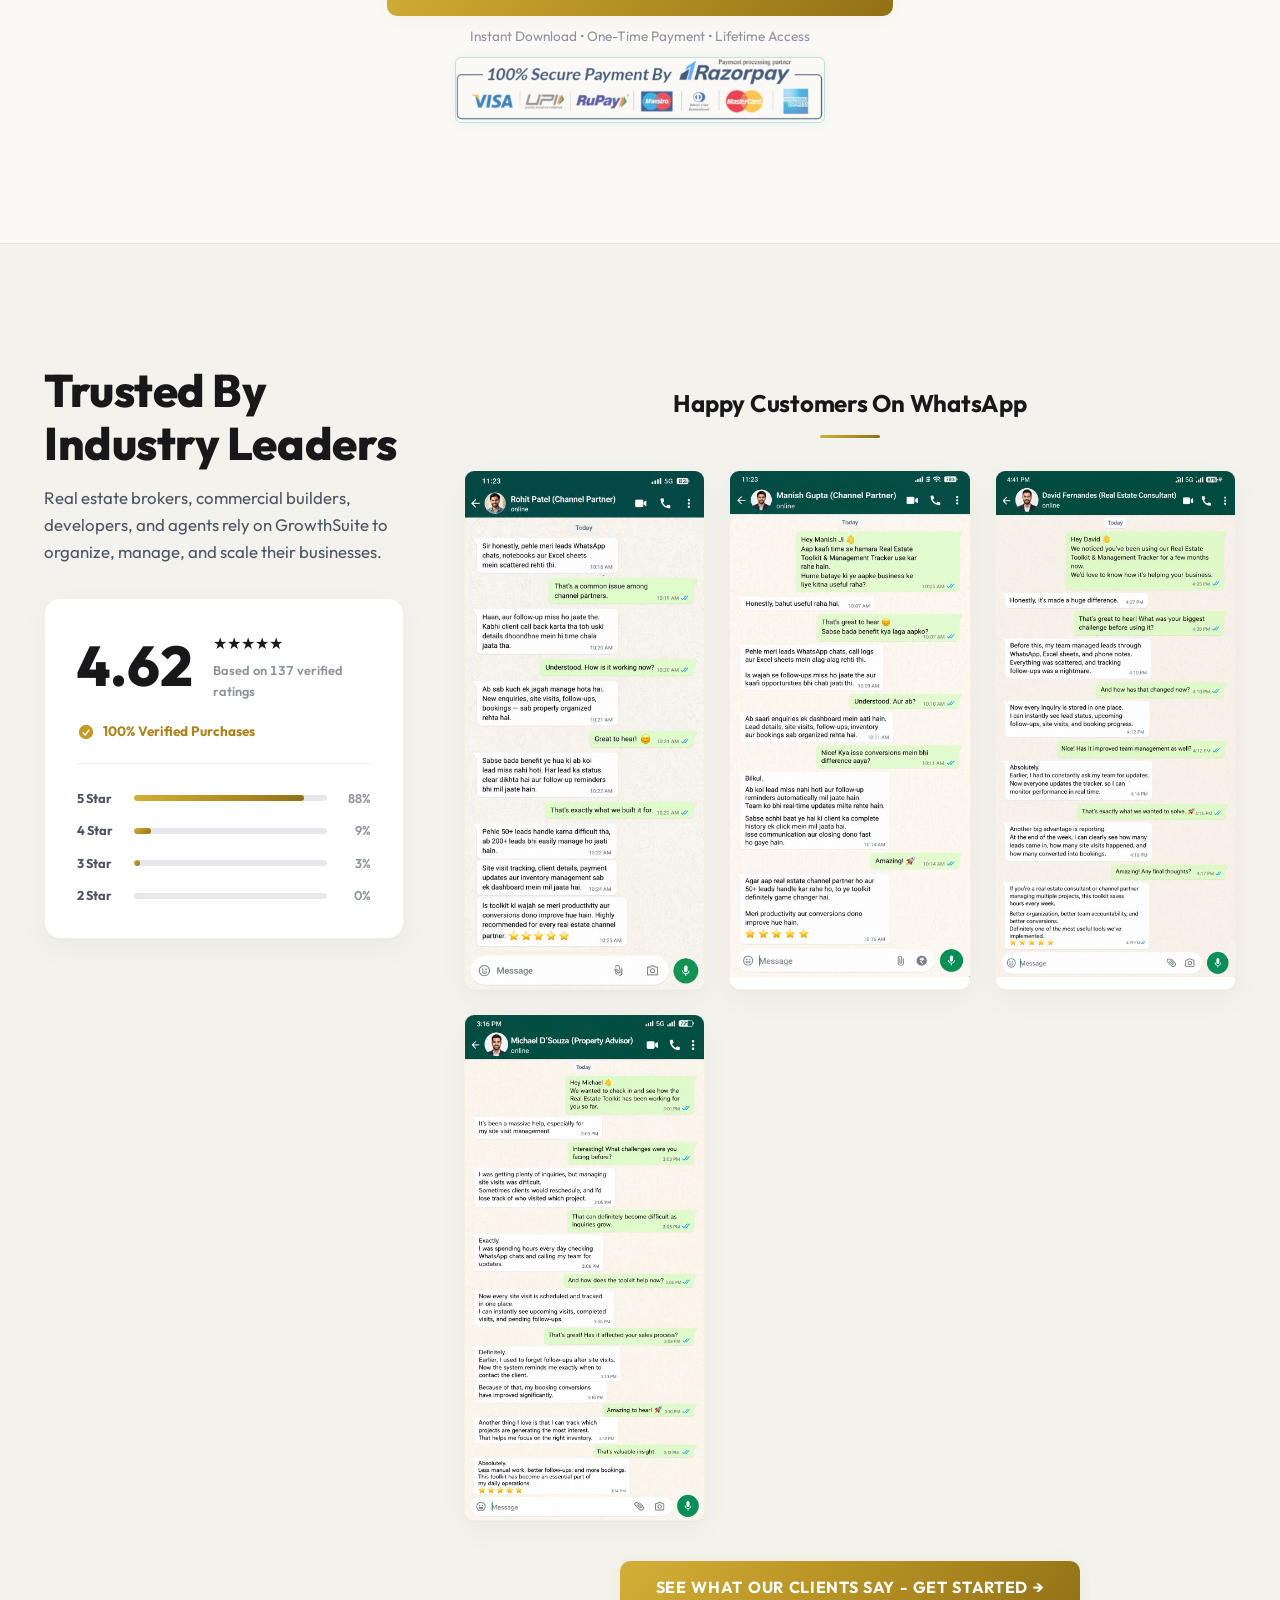
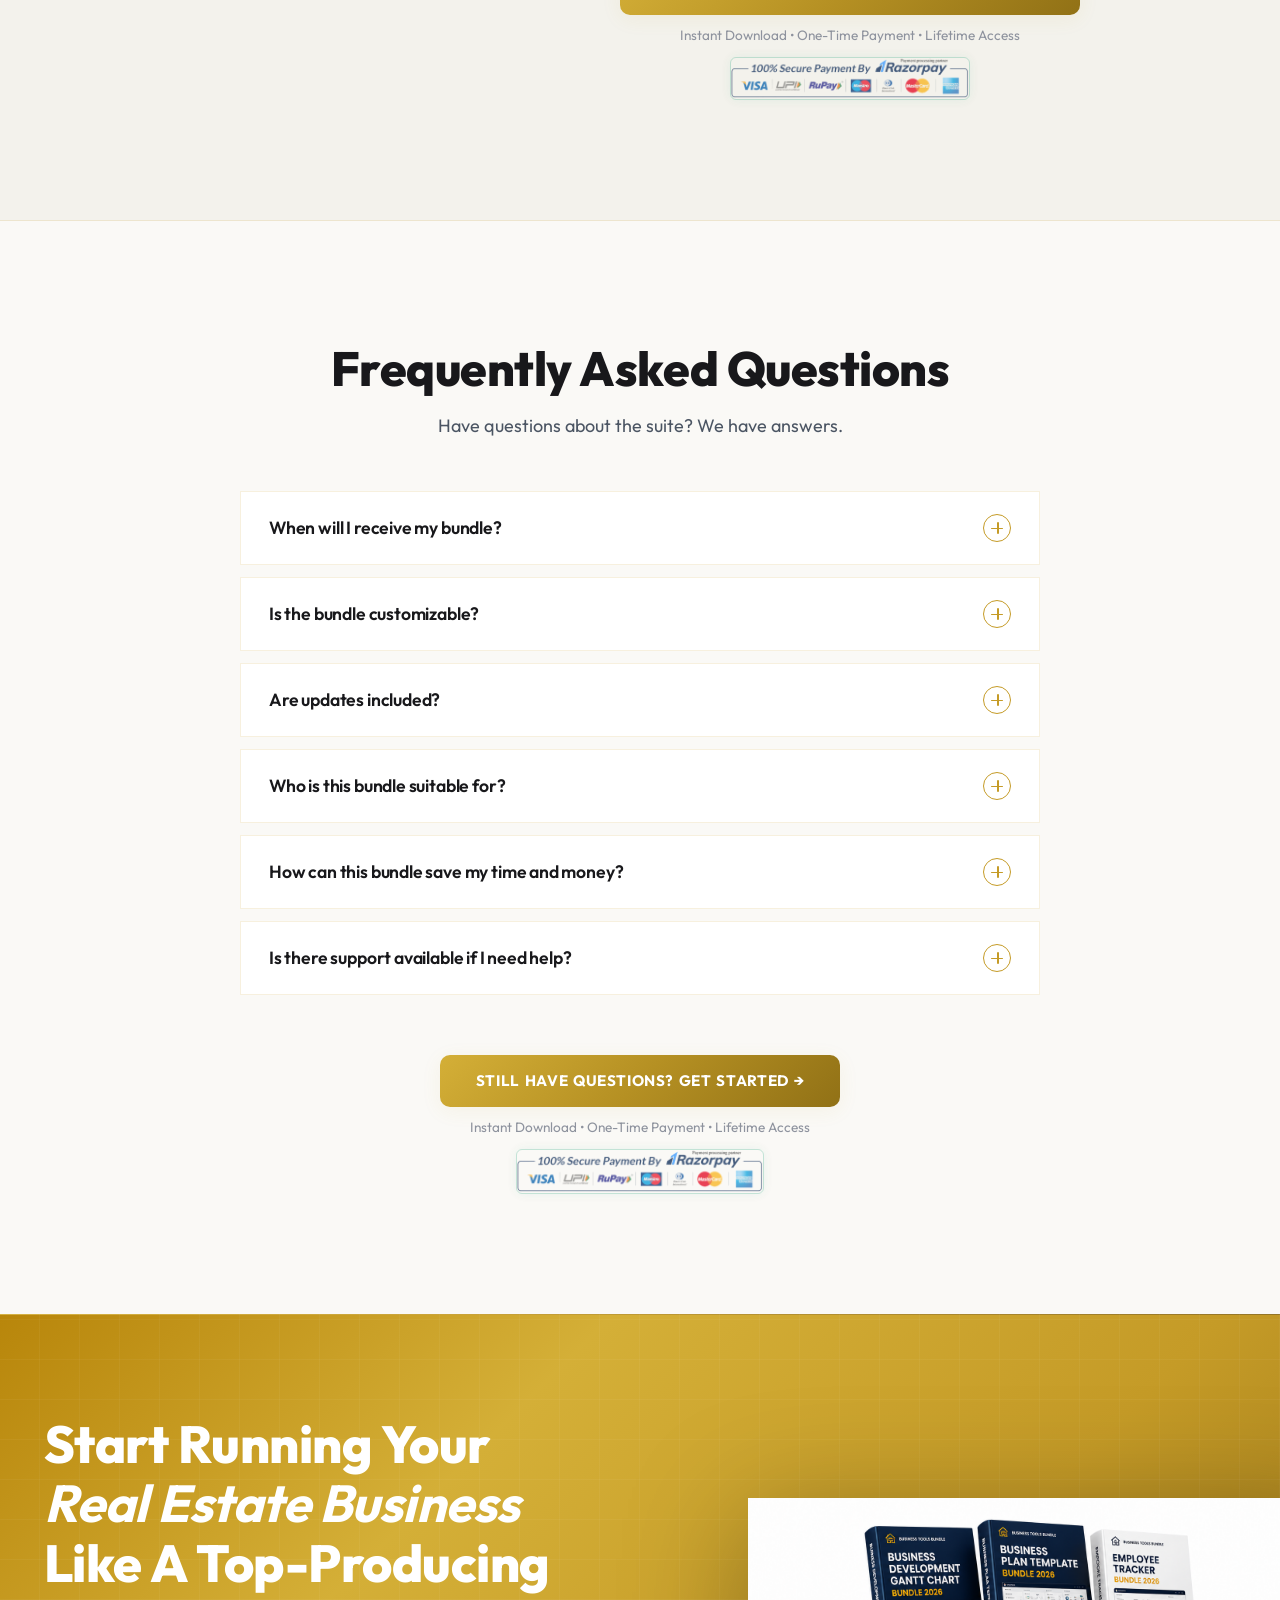
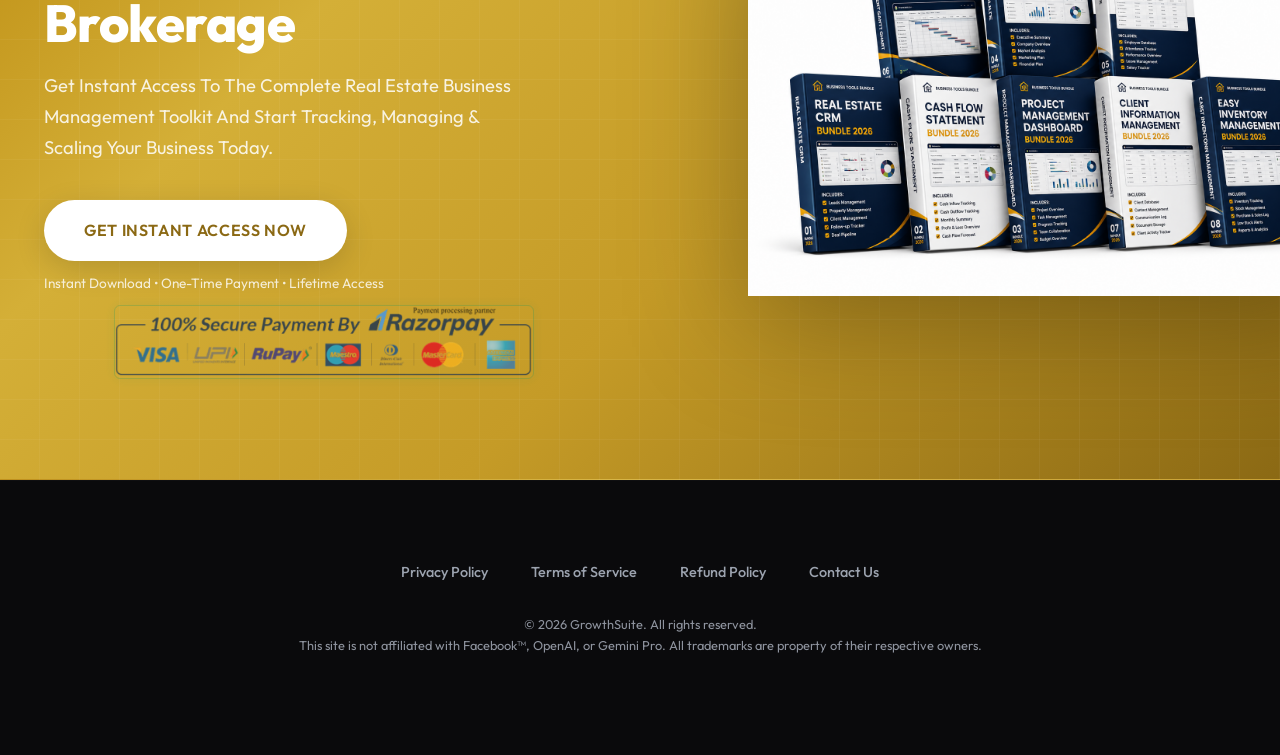
==== commit b5ec4e21: "feat: add checkout, thank you, and legal pages while migrating store links to the new checkout direc" ====
--- a/index.html
+++ b/index.html
@@ -4,7 +4,8 @@
     <meta charset="UTF-8">
     <meta name="viewport" content="width=device-width, initial-scale=1.0">
     <title>Ultimate Real Estate 3-in-1 Growth Suite | Luxury Edition</title>
-    <meta name="description" content="Streamline, manage, and grow your real estate business with the ultimate business management bundle. Designed for agents, builders, developers, and brokers.">
+    <meta name="description" content="Streamline, manage, and grow your real estate business with the ultimate business management bundle. Designe
+    d for agents, builders, developers, and brokers.">
     <link rel="stylesheet" href="style.css">
 </head>
 <body>
@@ -33,7 +34,7 @@
                 <li><a href="#reviews" onclick="closeMobileMenu()">Reviews</a></li>
             </ul>
             <div class="nav-right">
-                <a href="cart.html" class="btn btn-outline nav-cta-btn" style="padding: 10px 24px; font-size: 0.85rem;">Secure Access</a>
+                <a href="checkout/" class="btn btn-outline nav-cta-btn" style="padding: 10px 24px; font-size: 0.85rem;">Secure Access</a>
                 <div class="cta-tagline" style="font-size: 0.7rem; color: var(--text-muted); margin-top: 4px; text-align: center; display: none;">Instant Download • One-Time Payment • Lifetime Access</div>
                 <button class="hamburger" id="hamburger" onclick="toggleMobileMenu()" aria-label="Toggle menu">
                     <span></span><span></span><span></span>
@@ -78,7 +79,7 @@
                 </ul>
 
                 <div class="hero-cta-wrapper">
-                    <a href="cart.html" class="btn btn-gold btn-hero-cta">Unlock Immediate Access - ₹ 196</a>
+                    <a href="checkout/" class="btn btn-gold btn-hero-cta">Unlock Immediate Access - ₹ 196</a>
                     <div style="font-size: 0.85rem; color: var(--text-muted); margin-top: 10px;">Instant Download • One-Time Payment • Lifetime Access</div>
                     <img src="assets/razorpay-secure.png" alt="Secured by Razorpay" class="razorpay-badge">
                 </div>
@@ -158,7 +159,7 @@
             </div>
 
             <div class="text-center" style="margin-top: 48px;">
-                <a href="cart.html" class="btn btn-gold" style="padding: 16px 40px; font-size: rem;">Start Your 3-Step Setup Now →</a>
+                <a href="checkout/" class="btn btn-gold" style="padding: 16px 40px; font-size: 1.05rem;">Start Your 3-Step Setup Now →</a>
                 <div style="font-size: 0.85rem; color: var(--text-muted); margin-top: 10px;">Instant Download • One-Time Payment • Lifetime Access</div>
                 <img src="assets/razorpay-secure.png" alt="Secured by Razorpay" class="razorpay-badge">
             </div>
@@ -391,7 +392,7 @@
             </div>
             
             <div class="text-center" style="margin-top: 48px;">
-                <a href="cart.html" class="btn btn-gold" style="padding: 16px 10px; font-size: rem;">Explore All 8 Modules & Get Started →</a>
+                <a href="checkout/" class="btn btn-gold" style="padding: 16px 24px; font-size: 1.05rem;">Explore All 8 Modules & Get Started →</a>
                 <div style="font-size: 0.85rem; color: var(--text-muted); margin-top: 10px;">Instant Download • One-Time Payment • Lifetime Access</div>
                 <img src="assets/razorpay-secure.png" alt="Secured by Razorpay" class="razorpay-badge">
             </div>
@@ -411,56 +412,56 @@
                 <div class="gallery-slider-track-container">
                     <div class="gallery-slider-track" id="gallery-slider-track">
                         <div class="gallery-slider-item" onclick="window.location.href='cart.html'">
-                            <img src="CRM-dashboard.webp" alt="CRM Dashboard Mockup">
+                            <img src="assets/images/gallery/CRM-dashboard.webp" alt="CRM Dashboard Mockup">
                             <div class="gallery-overlay">
                                 <p>Module 1</p>
                                 <h4>CRM Dashboard</h4>
                             </div>
                         </div>
                         <div class="gallery-slider-item" onclick="window.location.href='cart.html'">
-                            <img src="Lead-Tracker-Spreadsheet.webp" alt="Lead Tracker Spreadsheet">
+                            <img src="assets/images/gallery/Lead-Tracker-Spreadsheet.webp" alt="Lead Tracker Spreadsheet">
                             <div class="gallery-overlay">
                                 <p>Module 3</p>
                                 <h4>Lead Tracker</h4>
                             </div>
                         </div>
                         <div class="gallery-slider-item" onclick="window.location.href='cart.html'">
-                            <img src="Sales-Pipeline-Tracker.webp" alt="Sales Pipeline Tracker">
+                            <img src="assets/images/gallery/Sales-Pipeline-Tracker.webp" alt="Sales Pipeline Tracker">
                             <div class="gallery-overlay">
                                 <p>Module 3</p>
                                 <h4>Sales Pipeline</h4>
                             </div>
                         </div>
                         <div class="gallery-slider-item" onclick="window.location.href='cart.html'">
-                            <img src="Project-Budget-Plan.webp" alt="Project Budget Plan">
+                            <img src="assets/images/gallery/Project-Budget-Plan.webp" alt="Project Budget Plan">
                             <div class="gallery-overlay">
                                 <p>Module 2</p>
                                 <h4>Project Budget</h4>
                             </div>
                         </div>
                         <div class="gallery-slider-item" onclick="window.location.href='cart.html'">
-                            <img src="Cash-Flow-Statement.webp" alt="Cash Flow Statement">
+                            <img src="assets/images/gallery/Cash-Flow-Statement.webp" alt="Cash Flow Statement">
                             <div class="gallery-overlay">
                                 <p>Module 5</p>
                                 <h4>Cash Flow Statement</h4>
                             </div>
                         </div>
                         <div class="gallery-slider-item" onclick="window.location.href='cart.html'">
-                            <img src="ROI-Analysis.webp" alt="ROI Analysis Tracker">
+                            <img src="assets/images/gallery/ROI-Analysis.webp" alt="ROI Analysis Tracker">
                             <div class="gallery-overlay">
                                 <p>Module 3</p>
                                 <h4>ROI Analysis</h4>
                             </div>
                         </div>
                         <div class="gallery-slider-item" onclick="window.location.href='cart.html'">
-                            <img src="Commission-Calculator.webp" alt="Commission Calculator">
+                            <img src="assets/images/gallery/Commission-Calculator.webp" alt="Commission Calculator">
                             <div class="gallery-overlay">
                                 <p>Module 5</p>
                                 <h4>Commission Calculator</h4>
                             </div>
                         </div>
                         <div class="gallery-slider-item" onclick="window.location.href='cart.html'">
-                            <img src="Income-and-Expense-Tracker.webp" alt="Income and Expense Tracker">
+                            <img src="assets/images/gallery/Income-and-Expense-Tracker.webp" alt="Income and Expense Tracker">
                             <div class="gallery-overlay">
                                 <p>Module 5</p>
                                 <h4>Income Tracker</h4>
@@ -475,7 +476,7 @@
             <div class="slider-dots" id="slider-dots"></div>
             
             <div class="text-center">
-                <a href="cart.html" class="btn btn-gold" style="padding: 18px 36px;">Download Complete Bundle - ₹<span class="num">196</span></a>
+                <a href="checkout/" class="btn btn-gold" style="padding: 18px 36px;">Download Complete Bundle - ₹<span class="num">196</span></a>
                 <div style="font-size: 0.85rem; color: var(--text-muted); margin-top: 10px;">Instant Download • One-Time Payment • Lifetime Access</div>
                 <img src="assets/razorpay-secure.png" alt="Secured by Razorpay" class="razorpay-badge">
             </div>
@@ -697,7 +698,7 @@
             </div>
             
             <div class="text-center" style="margin-top: 48px;">
-                <a href="cart.html" class="btn btn-gold" style="padding: 16px 40px; font-size: 1.05rem;">Unlock All 15 Bonuses Now - Limited Time →</a>
+                <a href="checkout/" class="btn btn-gold" style="padding: 16px 40px; font-size: 1.05rem;">Unlock All 15 Bonuses Now - Limited Time →</a>
                 <div style="font-size: 0.85rem; color: var(--text-muted); margin-top: 10px;">Instant Download • One-Time Payment • Lifetime Access</div>
                 <img src="assets/razorpay-secure.png" alt="Secured by Razorpay" class="razorpay-badge">
             </div>
@@ -724,6 +725,7 @@
                             </div>
                         </div>
                         
+                        
                         <div class="verified-badge-row">
                             <svg viewBox="0 0 20 20" fill="currentColor">
                                 <path fill-rule="evenodd" d="M10 18a8 8 0 100-16 8 8 0 000 16zm3.857-9.809a.75.75 0 00-1.214-.882l-3.483 4.79-1.88-1.88a.75.75 0 10-1.06 1.061l2.5 2.5a.75.75 0 001.137-.089l4.127-5.68z" clip-rule="evenodd" />
@@ -778,7 +780,7 @@
                 </div>
 
                 <div class="text-center" style="margin-top: 40px;">
-                    <a href="cart.html" class="btn btn-gold" style="padding: 14px 36px; font-size: 1rem;">See What Our Clients Say - Get Started →</a>
+                    <a href="checkout/" class="btn btn-gold" style="padding: 14px 36px; font-size: 1rem;">See What Our Clients Say - Get Started →</a>
                     <div style="font-size: 0.85rem; color: var(--text-muted); margin-top: 10px;">Instant Download • One-Time Payment • Lifetime Access</div>
                     <img src="assets/razorpay-secure.png" alt="Secured by Razorpay" class="razorpay-badge">
                 </div>
@@ -850,12 +852,12 @@
                         <div class="faq-icon"></div>
                     </div>
                     <div class="faq-content">
-                        <p>Yes, absolutely! We prioritize your success. If you need any assistance setting up your CRM, modifying templates, or accessing files, our support desk is available at contact@directorybuzz.com.</p>
+                        <p>Yes, absolutely! We prioritize your success. If you need any assistance setting up your CRM, modifying templates, or accessing files, our support desk is available to assist you.</p>
                     </div>
                 </div>
                 
                 <div class="faq-cta">
-                    <a href="cart.html" class="btn btn-gold faq-cta-btn">Still Have Questions? Get Started →</a>
+                    <a href="checkout/" class="btn btn-gold faq-cta-btn">Still Have Questions? Get Started →</a>
                     <div style="font-size: 0.85rem; color: var(--text-muted); margin-top: 10px;">Instant Download • One-Time Payment • Lifetime Access</div>
                     <img src="assets/razorpay-secure.png" alt="Secured by Razorpay" class="razorpay-badge">
                 </div>
@@ -870,7 +872,7 @@
                 <div class="cta-content">
                     <h2>Start Running Your <span class="heading-italic">Real Estate Business</span> Like A Top-Producing Brokerage</h2>
                     <p>Get Instant Access To The Complete Real Estate Business Management Toolkit And Start Tracking, Managing & Scaling Your Business Today.</p>
-                    <a href="cart.html" class="btn-cta-pill">Get Instant Access Now</a>
+                    <a href="checkout/" class="btn-cta-pill">Get Instant Access Now</a>
                     <div style="font-size: 0.85rem; color: rgba(255,255,255,0.8); margin-top: 12px;">Instant Download • One-Time Payment • Lifetime Access</div>
                     <img src="assets/razorpay-secure.png" alt="Secured by Razorpay" class="razorpay-badge">
                 </div>
@@ -885,9 +887,9 @@
     <footer>
         <div class="container">
             <div class="footer-links">
-                <a href="privacy.html">Privacy Policy</a>
-                <a href="terms.html">Terms of Service</a>
-                <a href="refund.html">Refund Policy</a>
+                <a href="legal/privacy.html">Privacy Policy</a>
+                <a href="legal/terms.html">Terms of Service</a>
+                <a href="legal/refund.html">Refund Policy</a>
                 <a href="#">Contact Us</a>
             </div>
             <p style="font-size: 0.8rem; color: var(--text-muted); margin-top: 16px; line-height: 1.6; max-width: 800px; margin-left: auto; margin-right: auto;">
@@ -913,11 +915,7 @@
             
             <!-- Sticky Price & Action -->
             <div class="sticky-action-container">
-                <div class="sticky-price-tag">
-                    <span class="old-price">₹<span class="num">4,999</span></span>
-                    <span class="current-price">₹<span class="num">196</span></span>
-                </div>
-                <a href="cart.html" class="btn btn-gold btn-sticky-cta">Unlock Now</a>
+                <a href="checkout/" class="btn btn-gold btn-sticky-cta">Download in ₹ 196/-</a>
             </div>
         </div>
 
--- a/style.css
+++ b/style.css
@@ -210,12 +210,6 @@
     100% { box-shadow: 0 0 0 0 rgba(197, 155, 39, 0); }
 }
 
-@keyframes pulse-red-dot {
-    0% { transform: scale(0.95); opacity: 0.6; }
-    50% { transform: scale(1.15); opacity: 1; }
-    100% { transform: scale(0.95); opacity: 0.6; }
-}
-
 /* Scroll Animation classes (manipulated by JS) */
 .reveal {
     opacity: 0;
@@ -254,22 +248,22 @@
     animation: pulse-red-dot 1.5s infinite ease-in-out;
 }
 
-.top-bar-text {
-    display: flex;
-    align-items: center;
-}
-
-.marquee-inner {
-    white-space: nowrap;
-}
-
-.marquee-content[aria-hidden="true"] {
-    display: none;
-}
-
 @keyframes pulse-red-dot {
     0%, 100% { opacity: 1; }
     50% { opacity: 0.3; }
+}
+
+.top-bar-text {
+    display: flex;
+    align-items: center;
+}
+
+.marquee-inner {
+    white-space: nowrap;
+}
+
+.marquee-content[aria-hidden="true"] {
+    display: none;
 }
 
 /* Navigation */
@@ -2100,22 +2094,6 @@
 }
 
 .security-badge {
-    display: flex;
-    align-items: center;
-    gap: 8px;
-    font-size: 0.75rem;
-    color: var(--text-secondary);
-    font-weight: 600;
-}
-
-.security-badge svg {
-    width: 16px;
-    height: 16px;
-    color: #059669;
-    flex-shrink: 0;
-}
-
-.security-badge {
     display: inline-flex;
     align-items: center;
     gap: 8px;
@@ -2128,6 +2106,7 @@
     width: 16px;
     height: 16px;
     fill: var(--accent-gold);
+    flex-shrink: 0;
 }
 
 /* Thank You Page (thankyou.html) Specifics */
